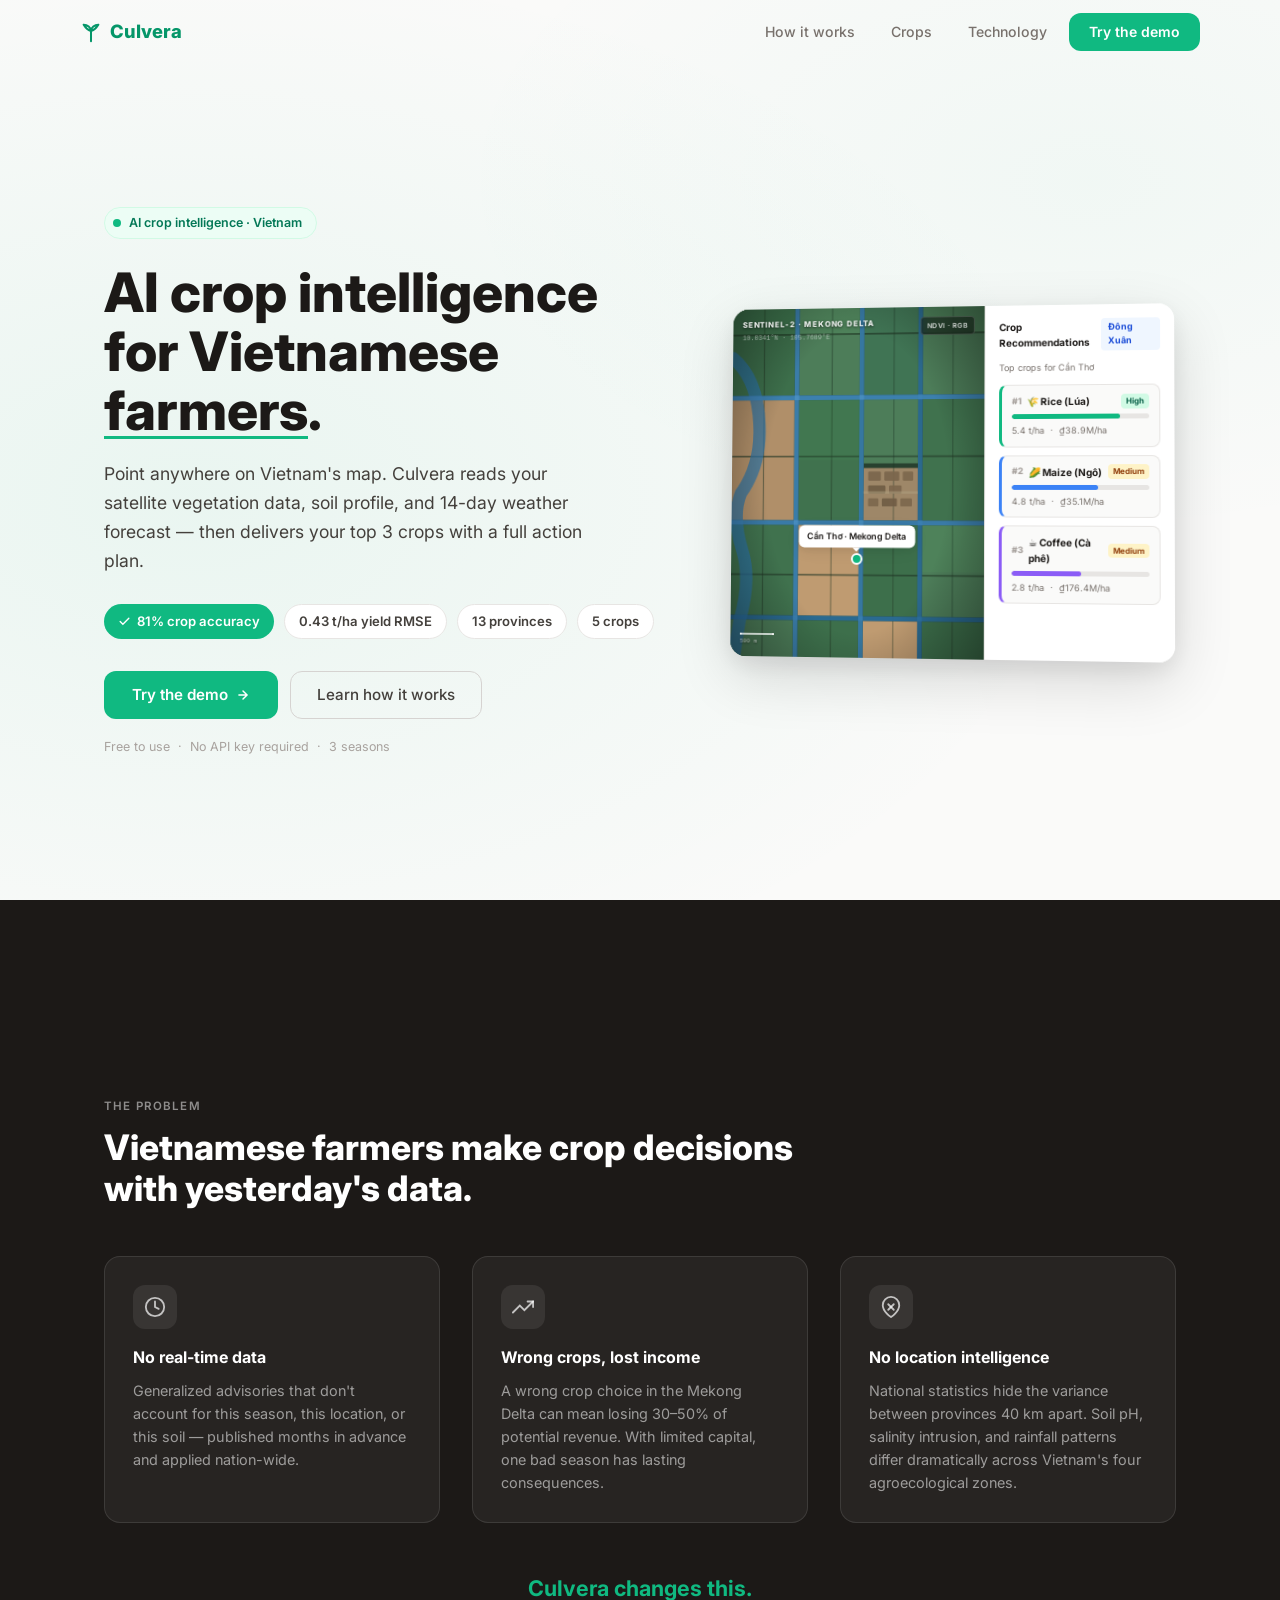
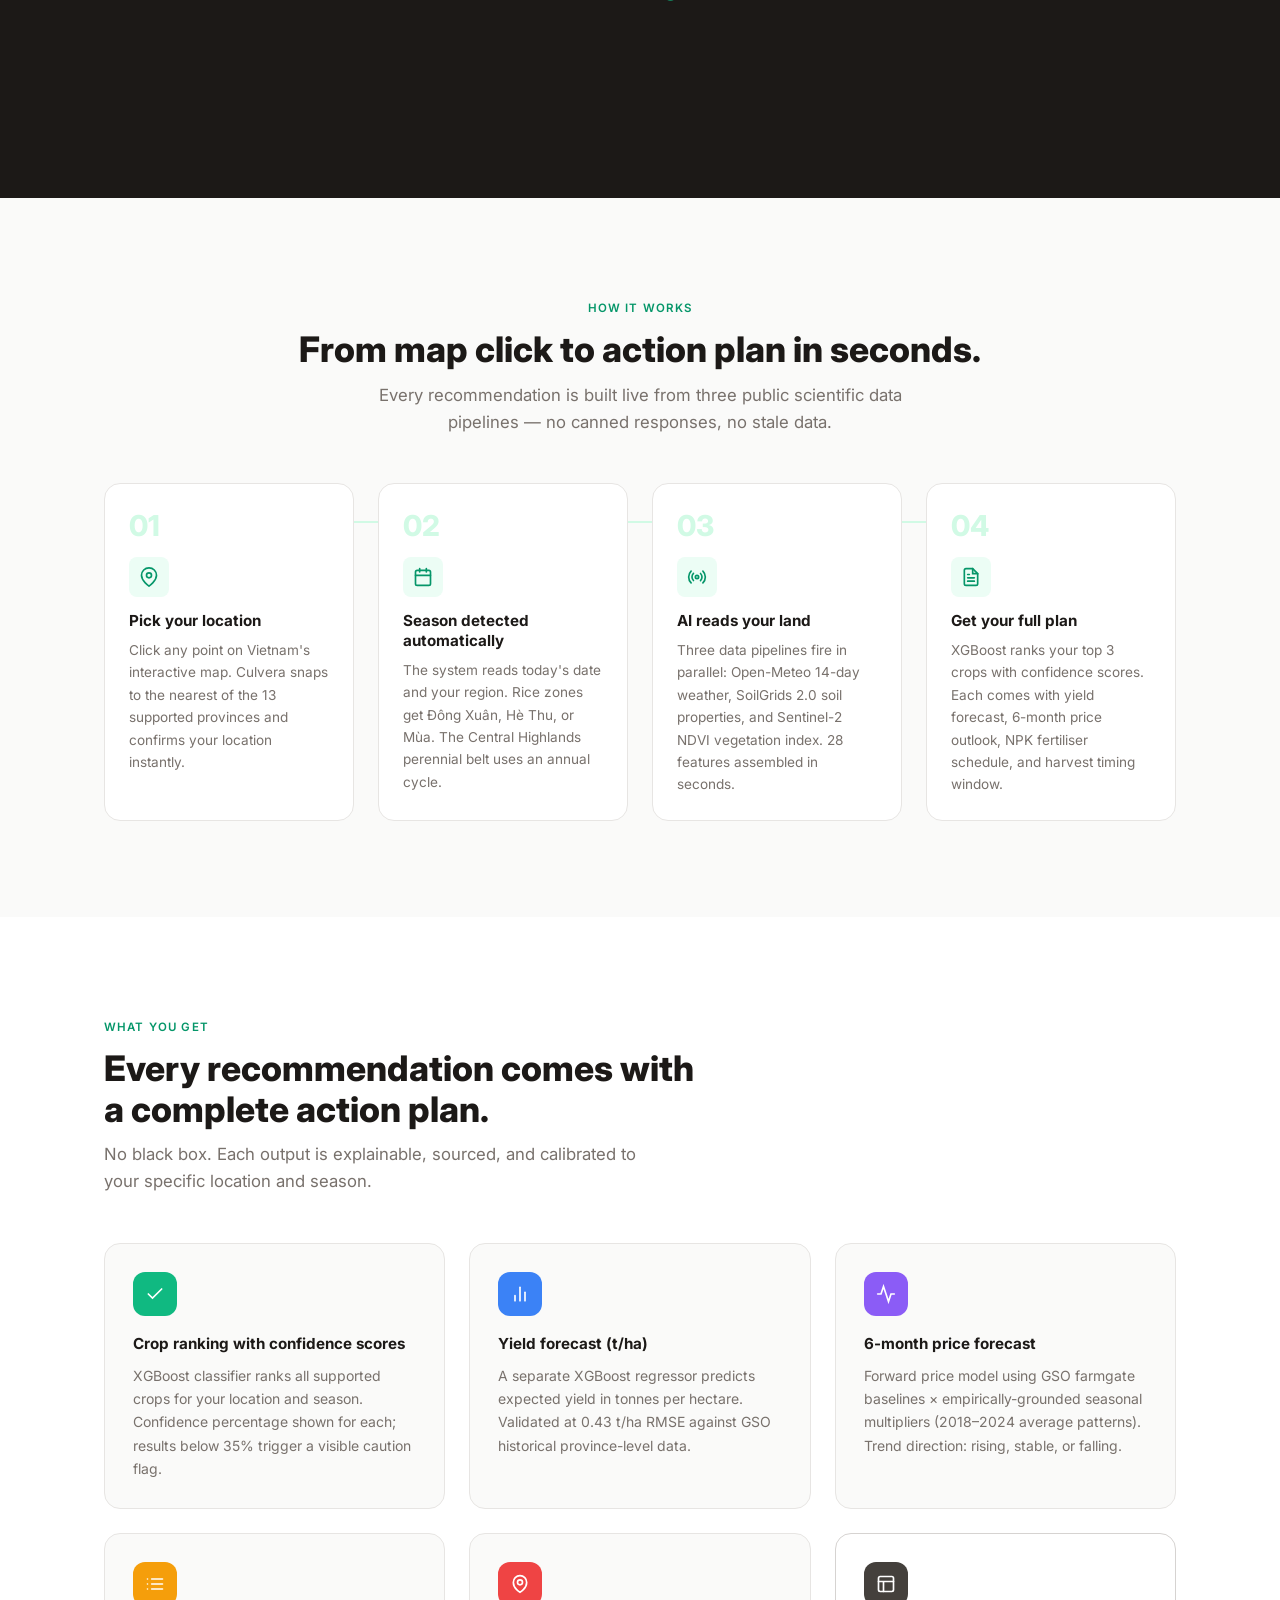
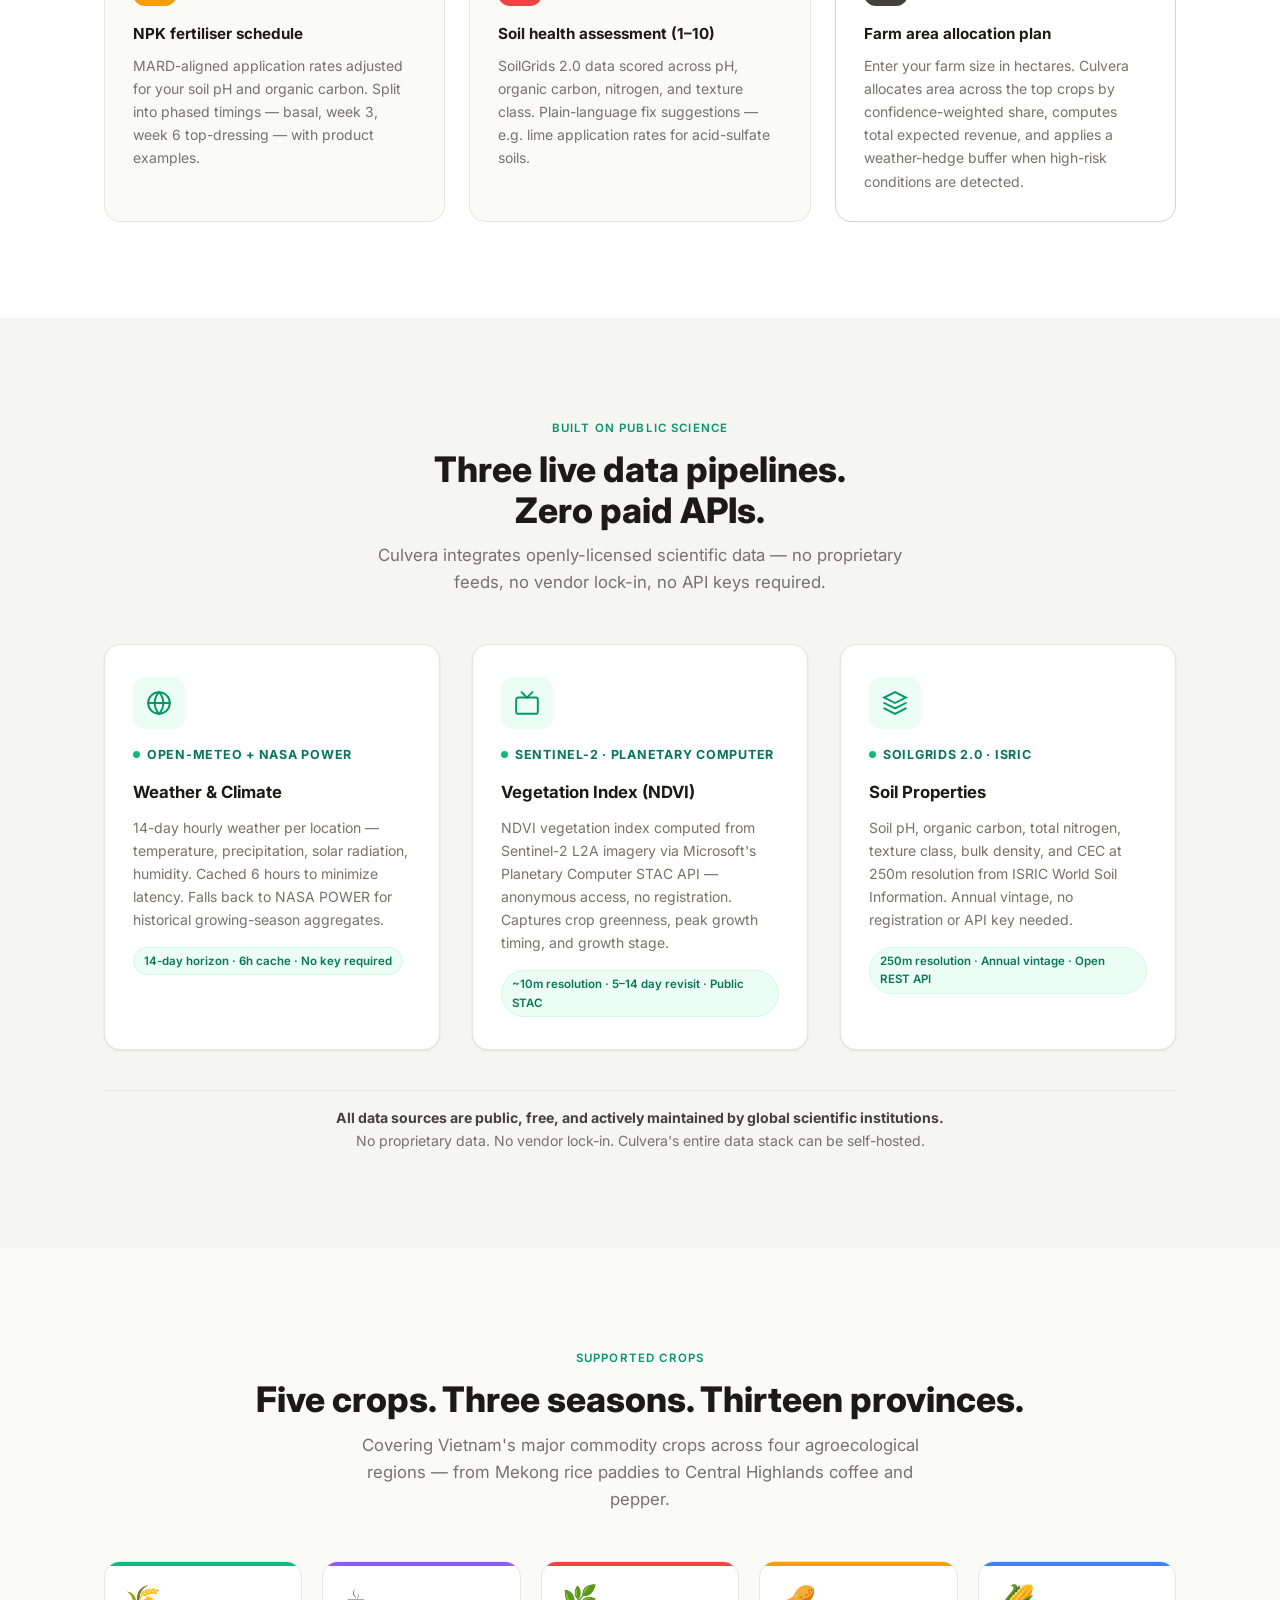
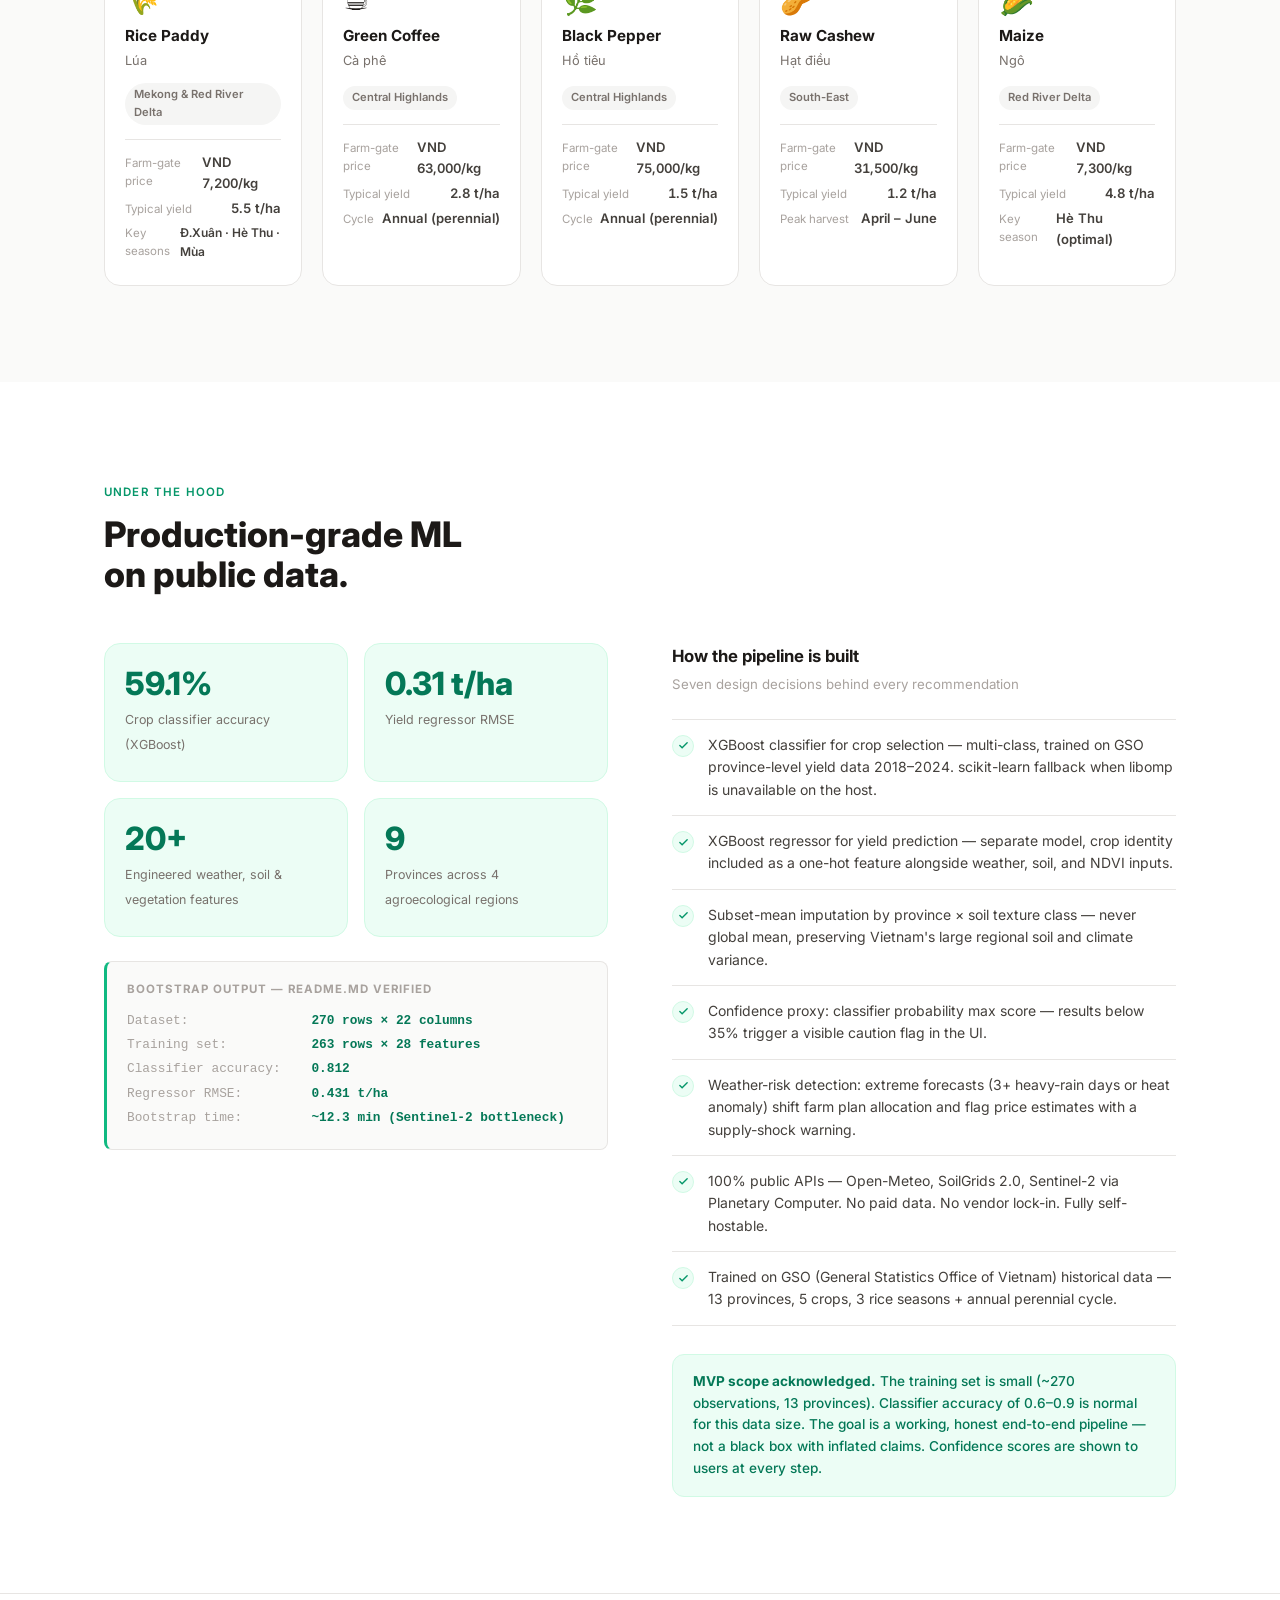
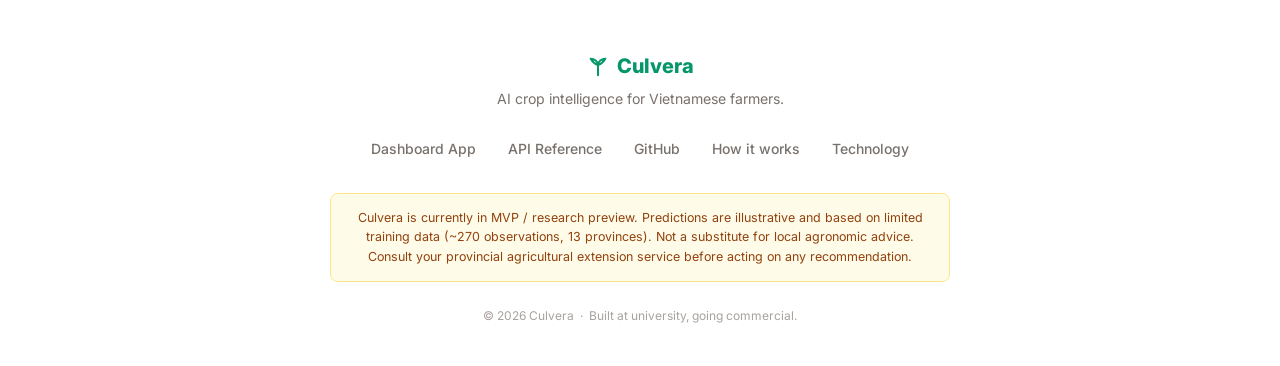
==== index.html @ 3f16982c "Initial Culvera marketing website Co-Authored-By: Claude Sonnet 4.6 <noreply@anthropic.com>" ====
<!DOCTYPE html>
<html lang="en">
<head>
  <meta charset="UTF-8">
  <meta name="viewport" content="width=device-width, initial-scale=1.0">
  <title>Culvera — AI Crop Intelligence for Vietnamese Farmers</title>
  <meta name="description" content="Point anywhere on Vietnam's map. Culvera reads satellite vegetation data, soil properties, and weather forecasts — then delivers your top 3 crops with a full action plan.">
  <link rel="preconnect" href="https://fonts.googleapis.com">
  <link rel="preconnect" href="https://fonts.gstatic.com" crossorigin>
  <link href="https://fonts.googleapis.com/css2?family=Inter:ital,wght@0,300;0,400;0,500;0,600;0,700;0,800;1,400&display=swap" rel="stylesheet">
  <style>
    /* ── Custom Properties ─────────────────────────────────────── */
    :root {
      --c-emerald:        #10b981;
      --c-emerald-dark:   #059669;
      --c-emerald-darker: #047857;
      --c-emerald-light:  #d1fae5;
      --c-emerald-faint:  #ecfdf5;
      --c-bg:             #fafaf9;
      --c-surface:        #ffffff;
      --c-border:         #e7e5e3;
      --c-border-2:       #d6d3d1;
      --c-text:           #1c1917;
      --c-text-2:         #44403c;
      --c-text-3:         #78716c;
      --c-text-4:         #a8a29e;
      --c-stone-100:      #f5f5f4;
      --c-stone-200:      #e7e5e3;
      --c-rice:           #10b981;
      --c-coffee:         #8b5cf6;
      --c-cashew:         #f59e0b;
      --c-pepper:         #ef4444;
      --c-maize:          #3b82f6;
      --font:             'Inter', system-ui, -apple-system, sans-serif;
      --radius-sm:        8px;
      --radius-md:        12px;
      --radius-lg:        16px;
      --radius-xl:        24px;
      --shadow-sm:        0 1px 3px rgba(0,0,0,.06), 0 1px 2px rgba(0,0,0,.04);
      --shadow-md:        0 4px 16px rgba(0,0,0,.07), 0 2px 6px rgba(0,0,0,.05);
      --shadow-lg:        0 8px 32px rgba(0,0,0,.09), 0 4px 12px rgba(0,0,0,.06);
      --shadow-hero:      0 20px 60px rgba(0,0,0,.14), 0 8px 24px rgba(0,0,0,.08);
      --section-py:       96px;
      --max-w:            1120px;
    }

    /* ── Reset ─────────────────────────────────────────────────── */
    *, *::before, *::after { box-sizing: border-box; margin: 0; padding: 0; }
    html { scroll-behavior: smooth; font-size: 16px; }
    body {
      font-family: var(--font);
      background: var(--c-bg);
      color: var(--c-text);
      line-height: 1.6;
      -webkit-font-smoothing: antialiased;
      -moz-osx-font-smoothing: grayscale;
      overflow-x: hidden;
    }
    a { color: inherit; text-decoration: none; }
    img, svg { display: block; }
    button { font-family: var(--font); }

    /* ── Utilities ─────────────────────────────────────────────── */
    .container {
      max-width: var(--max-w);
      margin-inline: auto;
      padding-inline: 24px;
    }
    .section { padding-block: var(--section-py); }
    section { scroll-margin-top: 64px; }

    .card {
      background: var(--c-surface);
      border: 1px solid var(--c-border);
      border-radius: var(--radius-lg);
      box-shadow: var(--shadow-sm);
    }

    .label {
      display: inline-block;
      font-size: 0.72rem;
      font-weight: 600;
      letter-spacing: 0.1em;
      text-transform: uppercase;
      color: var(--c-emerald-dark);
      margin-bottom: 12px;
    }

    .section-heading { margin-bottom: 48px; }
    .section-heading h2 {
      font-size: clamp(1.6rem, 3vw, 2.2rem);
      font-weight: 800;
      line-height: 1.15;
      color: var(--c-text);
    }
    .section-heading p {
      margin-top: 12px;
      font-size: 1.05rem;
      color: var(--c-text-3);
      max-width: 560px;
    }
    .section-heading.center { text-align: center; }
    .section-heading.center p { margin-inline: auto; }

    /* Buttons */
    .btn-primary {
      display: inline-flex;
      align-items: center;
      gap: 8px;
      background: var(--c-emerald);
      color: #fff;
      border: none;
      padding: 12px 28px;
      border-radius: var(--radius-md);
      font-family: var(--font);
      font-weight: 600;
      font-size: 0.95rem;
      cursor: pointer;
      text-decoration: none;
      transition: background .2s, transform .15s, box-shadow .2s;
    }
    .btn-primary:hover {
      background: var(--c-emerald-dark);
      transform: translateY(-1px);
      box-shadow: 0 4px 20px rgba(16,185,129,.32);
    }
    .btn-primary:active { transform: translateY(0); }

    .btn-outline {
      display: inline-flex;
      align-items: center;
      gap: 8px;
      background: transparent;
      color: var(--c-text-2);
      border: 1.5px solid var(--c-border-2);
      padding: 11px 26px;
      border-radius: var(--radius-md);
      font-family: var(--font);
      font-weight: 500;
      font-size: 0.95rem;
      cursor: pointer;
      text-decoration: none;
      transition: border-color .2s, color .2s, background .2s;
    }
    .btn-outline:hover {
      border-color: var(--c-emerald);
      color: var(--c-emerald-dark);
      background: var(--c-emerald-faint);
    }

    /* Scroll fade-in */
    .fade-in {
      opacity: 0;
      transform: translateY(24px);
      transition: opacity .65s ease, transform .65s ease;
    }
    .fade-in.visible { opacity: 1; transform: none; }

    /* Staggered delays */
    .fade-in:nth-child(2) { transition-delay: .08s; }
    .fade-in:nth-child(3) { transition-delay: .16s; }
    .fade-in:nth-child(4) { transition-delay: .24s; }
    .fade-in:nth-child(5) { transition-delay: .32s; }
    .fade-in:nth-child(6) { transition-delay: .40s; }

    /* ── Keyframes ─────────────────────────────────────────────── */
    @keyframes fadeUp {
      from { opacity: 0; transform: translateY(20px); }
      to   { opacity: 1; transform: none; }
    }
    @keyframes grow-bar {
      from { width: 0 !important; }
    }
    @keyframes pulse-ring {
      0%   { box-shadow: 0 0 0 0 rgba(16,185,129,.55); }
      70%  { box-shadow: 0 0 0 10px rgba(16,185,129,0); }
      100% { box-shadow: 0 0 0 0 rgba(16,185,129,0); }
    }
    @keyframes dot-pulse {
      0%, 100% { opacity: 1; transform: scale(1); }
      50%       { opacity: .45; transform: scale(1.5); }
    }
    @keyframes spin-slow {
      from { transform: rotate(0deg); }
      to   { transform: rotate(360deg); }
    }

    /* ── Nav ───────────────────────────────────────────────────── */
    #nav {
      position: fixed;
      top: 0;
      left: 0;
      right: 0;
      z-index: 100;
      height: 64px;
      display: flex;
      align-items: center;
      padding-inline: 24px;
      transition: background .3s, border-color .3s, box-shadow .3s, backdrop-filter .3s;
    }
    #nav.scrolled {
      background: rgba(250,250,249,.92);
      border-bottom: 1px solid var(--c-border);
      backdrop-filter: blur(12px);
      -webkit-backdrop-filter: blur(12px);
      box-shadow: 0 1px 8px rgba(0,0,0,.04);
    }
    .nav-inner {
      max-width: var(--max-w);
      width: 100%;
      margin-inline: auto;
      display: flex;
      align-items: center;
      justify-content: space-between;
    }
    .nav-logo {
      display: flex;
      align-items: center;
      gap: 8px;
      font-size: 1.15rem;
      font-weight: 800;
      color: var(--c-emerald-dark);
      text-decoration: none;
    }
    .nav-logo svg { flex-shrink: 0; }
    .nav-links {
      display: flex;
      align-items: center;
      gap: 8px;
    }
    .nav-link {
      font-size: 0.88rem;
      font-weight: 500;
      color: var(--c-text-3);
      padding: 6px 14px;
      border-radius: 8px;
      text-decoration: none;
      transition: color .2s, background .2s;
    }
    .nav-link:hover {
      color: var(--c-text);
      background: var(--c-stone-100);
    }
    .nav-cta { padding: 8px 20px; font-size: 0.875rem; }

    /* ── Hero ──────────────────────────────────────────────────── */
    #hero {
      min-height: 100vh;
      display: flex;
      align-items: center;
      padding-top: 64px;
      position: relative;
      overflow: hidden;
    }
    .hero-bg {
      position: absolute;
      inset: 0;
      background:
        radial-gradient(ellipse 70% 60% at 15% 55%, rgba(16,185,129,.07), transparent),
        radial-gradient(ellipse 50% 40% at 85% 20%, rgba(16,185,129,.04), transparent);
      pointer-events: none;
    }
    .hero-inner {
      position: relative;
      z-index: 1;
      display: grid;
      grid-template-columns: 55fr 45fr;
      gap: 64px;
      align-items: center;
      padding-block: 80px;
    }
    .hero-content { }
    .hero-tag {
      display: inline-flex;
      align-items: center;
      gap: 8px;
      background: var(--c-emerald-faint);
      border: 1px solid var(--c-emerald-light);
      border-radius: 100px;
      padding: 5px 14px 5px 8px;
      font-size: 0.78rem;
      font-weight: 600;
      color: var(--c-emerald-darker);
      margin-bottom: 24px;
      animation: fadeUp .6s ease both;
      animation-delay: 0s;
    }
    .hero-tag-dot {
      width: 8px; height: 8px;
      background: var(--c-emerald);
      border-radius: 50%;
      flex-shrink: 0;
    }
    .hero-h1 {
      font-size: clamp(2.4rem, 4.5vw, 3.4rem);
      font-weight: 800;
      line-height: 1.08;
      color: var(--c-text);
      margin-bottom: 20px;
      animation: fadeUp .6s ease both;
      animation-delay: .1s;
    }
    .hero-h1 em {
      font-style: normal;
      text-decoration: underline;
      text-decoration-color: var(--c-emerald);
      text-underline-offset: 6px;
      text-decoration-thickness: 3px;
    }
    .hero-sub {
      font-size: 1.1rem;
      color: var(--c-text-2);
      line-height: 1.65;
      max-width: 480px;
      margin-bottom: 28px;
      animation: fadeUp .6s ease both;
      animation-delay: .2s;
    }
    .hero-stats {
      display: flex;
      flex-wrap: wrap;
      gap: 10px;
      margin-bottom: 32px;
      animation: fadeUp .6s ease both;
      animation-delay: .28s;
    }
    .hero-stat {
      display: inline-flex;
      align-items: center;
      gap: 6px;
      padding: 6px 14px;
      border-radius: 100px;
      font-size: 0.82rem;
      font-weight: 600;
    }
    .hero-stat.primary {
      background: var(--c-emerald);
      color: #fff;
    }
    .hero-stat.secondary {
      background: var(--c-surface);
      border: 1px solid var(--c-border);
      color: var(--c-text-2);
    }
    .hero-ctas {
      display: flex;
      align-items: center;
      gap: 12px;
      flex-wrap: wrap;
      margin-bottom: 18px;
      animation: fadeUp .6s ease both;
      animation-delay: .36s;
    }
    .hero-fine {
      font-size: 0.78rem;
      color: var(--c-text-4);
      animation: fadeUp .6s ease both;
      animation-delay: .42s;
    }

    /* Hero Mockup */
    .hero-mockup-wrap {
      animation: fadeUp .7s ease both;
      animation-delay: .5s;
    }
    .hero-mockup {
      border-radius: var(--radius-lg);
      overflow: hidden;
      box-shadow: var(--shadow-hero);
      display: flex;
      height: 360px;
      transform: perspective(1200px) rotateY(-6deg) rotateX(2deg) scale(.98);
      transition: transform .5s cubic-bezier(.25,.46,.45,.94);
      will-change: transform;
    }
    .hero-mockup:hover {
      transform: perspective(1200px) rotateY(-1deg) rotateX(0deg) scale(1);
    }

    /* Map panel */
    .mock-map {
      flex: 0 0 58%;
      background: #253d2c;
      position: relative;
      overflow: hidden;
    }
    .mock-sat-bg {
      position: absolute;
      inset: 0;
      width: 100%;
      height: 100%;
    }
    .mock-map-label {
      position: absolute;
      top: 10px;
      left: 10px;
      z-index: 3;
      display: flex;
      flex-direction: column;
      gap: 2px;
    }
    .mock-map-label-title {
      font-size: 8px;
      font-weight: 800;
      color: rgba(255,255,255,.9);
      letter-spacing: .1em;
      text-transform: uppercase;
      text-shadow: 0 1px 3px rgba(0,0,0,.6);
    }
    .mock-map-label-coords {
      font-size: 7px;
      font-weight: 500;
      color: rgba(255,255,255,.5);
      font-family: 'Courier New', monospace;
    }
    .mock-map-scalebar {
      position: absolute;
      bottom: 10px;
      left: 10px;
      z-index: 3;
      display: flex;
      flex-direction: column;
      gap: 2px;
    }
    .mock-map-scalebar-line {
      width: 36px;
      height: 2px;
      background: rgba(255,255,255,.7);
      border-left: 2px solid rgba(255,255,255,.7);
      border-right: 2px solid rgba(255,255,255,.7);
    }
    .mock-map-scalebar-text {
      font-size: 6px;
      color: rgba(255,255,255,.6);
      font-family: 'Courier New', monospace;
      text-shadow: 0 1px 2px rgba(0,0,0,.5);
    }
    .mock-map-badge {
      position: absolute;
      top: 10px;
      right: 10px;
      z-index: 3;
      background: rgba(0,0,0,.45);
      backdrop-filter: blur(4px);
      border: 1px solid rgba(255,255,255,.15);
      border-radius: 4px;
      padding: 3px 6px;
      font-size: 7px;
      font-weight: 700;
      color: rgba(255,255,255,.7);
      letter-spacing: .06em;
      text-transform: uppercase;
    }
    .mock-province-dot {
      position: absolute;
      width: 6px;
      height: 6px;
      background: rgba(255,255,255,.5);
      border-radius: 50%;
      transform: translate(-50%, -50%);
    }
    .mock-province-dot.selected {
      width: 12px;
      height: 12px;
      background: var(--c-emerald);
      border: 2px solid #fff;
      animation: pulse-ring 2s ease-in-out infinite;
      z-index: 2;
    }
    .mock-tooltip {
      position: absolute;
      background: #fff;
      border-radius: 6px;
      padding: 4px 9px;
      font-size: 9px;
      font-weight: 600;
      color: var(--c-text);
      box-shadow: var(--shadow-md);
      white-space: nowrap;
      transform: translate(-50%, -100%);
      margin-top: -6px;
    }
    .mock-tooltip::after {
      content: '';
      position: absolute;
      top: 100%;
      left: 50%;
      transform: translateX(-50%);
      border: 4px solid transparent;
      border-top-color: #fff;
    }

    /* Recommendation panel */
    .mock-panel {
      flex: 1;
      background: #fff;
      padding: 14px;
      border-left: 1px solid var(--c-border);
      display: flex;
      flex-direction: column;
      gap: 8px;
      overflow: hidden;
    }
    .mock-panel-header {
      display: flex;
      align-items: center;
      justify-content: space-between;
      margin-bottom: 2px;
    }
    .mock-panel-title {
      font-size: 10px;
      font-weight: 700;
      color: var(--c-text);
    }
    .mock-season-badge {
      background: #eff6ff;
      color: #1d4ed8;
      font-size: 9px;
      font-weight: 700;
      padding: 2px 7px;
      border-radius: 4px;
    }
    .mock-subtitle {
      font-size: 9px;
      color: var(--c-text-3);
      margin-bottom: 2px;
    }
    .mock-crop-card {
      border: 1px solid var(--c-border);
      border-radius: 8px;
      padding: 8px 10px;
      border-left-width: 3px;
      background: var(--c-bg);
    }
    .mock-crop-row {
      display: flex;
      align-items: center;
      justify-content: space-between;
      margin-bottom: 5px;
    }
    .mock-crop-name {
      font-size: 10px;
      font-weight: 700;
      color: var(--c-text);
      display: flex;
      align-items: center;
      gap: 5px;
    }
    .mock-rank {
      font-size: 9px;
      font-weight: 800;
      color: var(--c-text-4);
    }
    .mock-badge {
      font-size: 8px;
      font-weight: 700;
      padding: 1px 5px;
      border-radius: 4px;
    }
    .mock-badge.high   { background: #d1fae5; color: #065f46; }
    .mock-badge.medium { background: #fef3c7; color: #92400e; }
    .mock-bar-track {
      height: 5px;
      background: var(--c-stone-200);
      border-radius: 3px;
      overflow: hidden;
      margin-bottom: 5px;
    }
    .mock-bar {
      height: 100%;
      border-radius: 3px;
      animation: grow-bar 1.2s cubic-bezier(.25,.46,.45,.94) both;
    }
    .mock-bar:nth-child(1) { animation-delay: .9s; }
    .mock-crop-stats {
      font-size: 9px;
      color: var(--c-text-3);
    }

    /* ── Problem ───────────────────────────────────────────────── */
    #problem {
      background: var(--c-text);
      color: #fff;
      padding-block: var(--section-py);
    }
    #problem .label { color: rgba(255,255,255,.5); }
    #problem .section-heading h2 { color: #fff; }
    .problem-grid {
      display: grid;
      grid-template-columns: repeat(3, 1fr);
      gap: 32px;
      margin-bottom: 48px;
    }
    .problem-card {
      background: rgba(255,255,255,.05);
      border: 1px solid rgba(255,255,255,.1);
      border-radius: var(--radius-lg);
      padding: 28px;
    }
    .problem-icon {
      width: 44px;
      height: 44px;
      background: rgba(255,255,255,.08);
      border-radius: var(--radius-md);
      display: flex;
      align-items: center;
      justify-content: center;
      margin-bottom: 16px;
      color: rgba(255,255,255,.7);
    }
    .problem-card h3 {
      font-size: 1rem;
      font-weight: 700;
      color: #fff;
      margin-bottom: 8px;
    }
    .problem-card p {
      font-size: 0.9rem;
      color: rgba(255,255,255,.55);
      line-height: 1.6;
    }
    .problem-closing {
      text-align: center;
      font-size: 1.35rem;
      font-weight: 700;
      color: var(--c-emerald);
    }

    /* ── How it works ──────────────────────────────────────────── */
    #how-it-works { background: var(--c-bg); }
    .steps-wrapper { position: relative; }
    .steps-wrapper::before {
      content: '';
      position: absolute;
      top: 38px;
      left: calc(12.5% + 16px);
      right: calc(12.5% + 16px);
      height: 2px;
      background: linear-gradient(90deg, transparent, var(--c-emerald-light) 8%, var(--c-emerald-light) 92%, transparent);
      z-index: 0;
    }
    .steps-grid {
      position: relative;
      z-index: 1;
      display: grid;
      grid-template-columns: repeat(4, 1fr);
      gap: 24px;
    }
    .step-card {
      background: var(--c-surface);
      border: 1px solid var(--c-border);
      border-radius: var(--radius-lg);
      padding: 28px 24px 24px;
      transition: box-shadow .25s, transform .25s;
    }
    .step-card:hover {
      box-shadow: var(--shadow-md);
      transform: translateY(-2px);
    }
    .step-num {
      font-size: 1.8rem;
      font-weight: 800;
      color: var(--c-emerald-light);
      line-height: 1;
      margin-bottom: 16px;
    }
    .step-icon {
      width: 40px;
      height: 40px;
      background: var(--c-emerald-faint);
      border-radius: var(--radius-sm);
      display: flex;
      align-items: center;
      justify-content: center;
      margin-bottom: 14px;
      color: var(--c-emerald-dark);
    }
    .step-card h3 {
      font-size: 0.95rem;
      font-weight: 700;
      color: var(--c-text);
      margin-bottom: 8px;
      line-height: 1.3;
    }
    .step-card p {
      font-size: 0.85rem;
      color: var(--c-text-3);
      line-height: 1.65;
    }

    /* ── Features ──────────────────────────────────────────────── */
    #features { background: var(--c-surface); }
    .features-grid {
      display: grid;
      grid-template-columns: repeat(3, 1fr);
      gap: 24px;
    }
    .feature-card {
      border: 1px solid var(--c-border);
      border-radius: var(--radius-lg);
      padding: 28px;
      background: var(--c-bg);
      transition: box-shadow .25s, transform .25s, border-color .25s;
    }
    .feature-card:hover {
      box-shadow: var(--shadow-md);
      transform: translateY(-2px);
      border-color: var(--c-border-2);
    }
    .feature-card.premium {
      background: var(--c-surface);
      border-color: var(--c-border-2);
    }
    .feature-icon {
      width: 44px;
      height: 44px;
      border-radius: var(--radius-md);
      display: flex;
      align-items: center;
      justify-content: center;
      margin-bottom: 16px;
      color: #fff;
    }
    .feature-card h3 {
      font-size: 0.95rem;
      font-weight: 700;
      color: var(--c-text);
      margin-bottom: 8px;
    }
    .feature-card p {
      font-size: 0.875rem;
      color: var(--c-text-3);
      line-height: 1.65;
    }

    /* ── Data Sources ──────────────────────────────────────────── */
    #data-sources { background: var(--c-stone-100); }
    .sources-grid {
      display: grid;
      grid-template-columns: repeat(3, 1fr);
      gap: 32px;
      margin-bottom: 40px;
    }
    .source-pillar {
      background: var(--c-surface);
      border: 1px solid var(--c-border);
      border-radius: var(--radius-lg);
      padding: 32px 28px;
      box-shadow: var(--shadow-sm);
    }
    .source-icon {
      width: 52px;
      height: 52px;
      background: var(--c-emerald-faint);
      border-radius: var(--radius-md);
      display: flex;
      align-items: center;
      justify-content: center;
      margin-bottom: 16px;
      color: var(--c-emerald-dark);
    }
    .source-live {
      display: flex;
      align-items: center;
      gap: 7px;
      margin-bottom: 14px;
    }
    .live-dot {
      width: 7px;
      height: 7px;
      background: var(--c-emerald);
      border-radius: 50%;
      animation: dot-pulse 2.4s ease-in-out infinite;
      flex-shrink: 0;
    }
    .live-dot.d2 { animation-delay: .8s; }
    .live-dot.d3 { animation-delay: 1.6s; }
    .source-name {
      font-size: 0.78rem;
      font-weight: 700;
      color: var(--c-emerald-darker);
      text-transform: uppercase;
      letter-spacing: .06em;
    }
    .source-pillar h3 {
      font-size: 1.05rem;
      font-weight: 700;
      color: var(--c-text);
      margin-bottom: 10px;
    }
    .source-pillar p {
      font-size: 0.875rem;
      color: var(--c-text-3);
      line-height: 1.65;
      margin-bottom: 16px;
    }
    .source-badge {
      display: inline-block;
      background: var(--c-emerald-faint);
      border: 1px solid var(--c-emerald-light);
      color: var(--c-emerald-darker);
      font-size: 0.72rem;
      font-weight: 600;
      padding: 4px 10px;
      border-radius: 100px;
    }
    .sources-note {
      text-align: center;
      font-size: 0.88rem;
      color: var(--c-text-3);
      padding-top: 16px;
      border-top: 1px solid var(--c-border);
    }
    .sources-note strong { color: var(--c-text-2); }

    /* ── Crops ─────────────────────────────────────────────────── */
    #crops { background: var(--c-bg); }
    .crops-grid {
      display: grid;
      grid-template-columns: repeat(5, 1fr);
      gap: 20px;
    }
    .crop-card {
      background: var(--c-surface);
      border: 1px solid var(--c-border);
      border-radius: var(--radius-lg);
      overflow: hidden;
      transition: box-shadow .25s, transform .25s;
    }
    .crop-card:hover {
      box-shadow: var(--shadow-md);
      transform: translateY(-3px);
    }
    .crop-strip { height: 4px; }
    .crop-body { padding: 20px; }
    .crop-emoji { font-size: 1.8rem; margin-bottom: 10px; line-height: 1; }
    .crop-name {
      font-size: 0.95rem;
      font-weight: 700;
      color: var(--c-text);
      margin-bottom: 2px;
    }
    .crop-vi {
      font-size: 0.8rem;
      color: var(--c-text-3);
      margin-bottom: 12px;
    }
    .crop-region {
      display: inline-block;
      font-size: 0.7rem;
      font-weight: 600;
      padding: 3px 9px;
      border-radius: 100px;
      background: var(--c-stone-100);
      color: var(--c-text-3);
      margin-bottom: 14px;
    }
    .crop-meta { border-top: 1px solid var(--c-border); padding-top: 12px; }
    .crop-meta-row {
      display: flex;
      justify-content: space-between;
      align-items: baseline;
      margin-bottom: 4px;
    }
    .crop-meta-label { font-size: 0.72rem; color: var(--c-text-4); }
    .crop-meta-value { font-size: 0.82rem; font-weight: 600; color: var(--c-text-2); font-variant-numeric: tabular-nums; }

    /* ── Technology ────────────────────────────────────────────── */
    #technology { background: var(--c-surface); }
    .tech-grid {
      display: grid;
      grid-template-columns: 1fr 1fr;
      gap: 64px;
      align-items: start;
    }
    .stats-2x2 {
      display: grid;
      grid-template-columns: 1fr 1fr;
      gap: 16px;
      margin-bottom: 24px;
    }
    .stat-box {
      background: var(--c-emerald-faint);
      border: 1px solid var(--c-emerald-light);
      border-radius: var(--radius-lg);
      padding: 24px 20px;
    }
    .stat-num {
      display: block;
      font-size: 2rem;
      font-weight: 800;
      color: var(--c-emerald-darker);
      line-height: 1;
      margin-bottom: 6px;
    }
    .stat-label {
      font-size: 0.78rem;
      color: var(--c-text-3);
      line-height: 1.4;
    }
    .metrics-callout {
      background: var(--c-bg);
      border: 1px solid var(--c-border);
      border-left: 3px solid var(--c-emerald);
      border-radius: var(--radius-sm);
      padding: 18px 20px;
    }
    .metrics-title {
      font-size: 0.72rem;
      font-weight: 700;
      text-transform: uppercase;
      letter-spacing: .08em;
      color: var(--c-text-4);
      margin-bottom: 10px;
    }
    .metrics-table {
      width: 100%;
      border-collapse: collapse;
      font-family: 'Courier New', Courier, monospace;
      font-size: 0.8rem;
      color: var(--c-text-2);
    }
    .metrics-table td { padding: 2px 0; }
    .metrics-table td:first-child {
      color: var(--c-text-4);
      padding-right: 16px;
      white-space: nowrap;
    }
    .metrics-table td:last-child { font-weight: 600; color: var(--c-emerald-darker); }

    /* Tech checklist */
    .tech-checklist h3 {
      font-size: 1.05rem;
      font-weight: 700;
      color: var(--c-text);
      margin-bottom: 4px;
    }
    .tech-checklist-sub {
      font-size: 0.83rem;
      color: var(--c-text-4);
      margin-bottom: 24px;
    }
    .tech-list {
      list-style: none;
      display: flex;
      flex-direction: column;
      margin-bottom: 28px;
      border-top: 1px solid var(--c-border);
    }
    .tech-list li {
      display: flex;
      align-items: flex-start;
      gap: 14px;
      padding: 14px 0;
      font-size: 0.875rem;
      color: var(--c-text-2);
      line-height: 1.6;
      border-bottom: 1px solid var(--c-border);
    }
    .tech-check {
      flex-shrink: 0;
      width: 22px;
      height: 22px;
      background: var(--c-emerald-faint);
      border: 1.5px solid var(--c-emerald-light);
      border-radius: 50%;
      display: flex;
      align-items: center;
      justify-content: center;
      margin-top: 1px;
    }
    .tech-check svg {
      display: block;
    }

    /* ── Footer ────────────────────────────────────────────────── */
    footer {
      background: var(--c-surface);
      border-top: 1px solid var(--c-border);
      padding: 56px 24px 40px;
      text-align: center;
    }
    .footer-logo {
      display: inline-flex;
      align-items: center;
      gap: 8px;
      font-size: 1.25rem;
      font-weight: 800;
      color: var(--c-emerald-dark);
      margin-bottom: 6px;
    }
    .footer-tagline {
      font-size: 0.88rem;
      color: var(--c-text-3);
      margin-bottom: 28px;
    }
    .footer-links {
      display: flex;
      justify-content: center;
      align-items: center;
      gap: 32px;
      flex-wrap: wrap;
      margin-bottom: 32px;
    }
    .footer-link {
      font-size: 0.875rem;
      font-weight: 500;
      color: var(--c-text-3);
      text-decoration: none;
      transition: color .2s;
    }
    .footer-link:hover { color: var(--c-emerald-dark); }
    .footer-disclaimer {
      display: inline-block;
      max-width: 620px;
      background: #fefce8;
      border: 1px solid #fde68a;
      border-radius: var(--radius-sm);
      padding: 14px 20px;
      font-size: 0.78rem;
      color: #92400e;
      line-height: 1.6;
      margin-bottom: 24px;
    }
    .footer-copy {
      font-size: 0.75rem;
      color: var(--c-text-4);
    }

    /* ── Responsive ────────────────────────────────────────────── */
    @media (max-width: 1024px) {
      :root { --section-py: 72px; }
      .hero-inner { gap: 40px; grid-template-columns: 1fr 1fr; }
      .steps-grid { grid-template-columns: repeat(2, 1fr); }
      .steps-wrapper::before { display: none; }
      .tech-grid { gap: 40px; }
      .crops-grid { grid-template-columns: repeat(3, 1fr); }
    }

    @media (max-width: 768px) {
      :root { --section-py: 56px; }
      #nav { padding-inline: 16px; }
      .nav-links .nav-link:not(:last-child) { display: none; }
      .container { padding-inline: 16px; }
      .hero-inner {
        grid-template-columns: 1fr;
        padding-block: 56px 48px;
        gap: 0;
      }
      .hero-mockup-wrap { display: none; }
      .hero-h1 { font-size: 2.2rem; }
      .problem-grid { grid-template-columns: 1fr; gap: 16px; }
      .steps-grid { grid-template-columns: 1fr; }
      .features-grid { grid-template-columns: 1fr 1fr; }
      .sources-grid { grid-template-columns: 1fr; gap: 20px; }
      .crops-grid {
        grid-template-columns: repeat(5, 220px);
        overflow-x: auto;
        -webkit-overflow-scrolling: touch;
        scroll-snap-type: x mandatory;
        padding-bottom: 12px;
        scrollbar-width: none;
      }
      .crops-grid::-webkit-scrollbar { display: none; }
      .crop-card { scroll-snap-align: start; }
      .tech-grid { grid-template-columns: 1fr; gap: 40px; }
      .stats-2x2 { grid-template-columns: 1fr 1fr; }
      .section-heading h2 { font-size: 1.5rem; }
    }

    @media (max-width: 520px) {
      .features-grid { grid-template-columns: 1fr; }
      .hero-stats { gap: 8px; }
      .footer-links { gap: 16px; }
    }
  </style>
</head>
<body>

<!-- ═══════════════════════════════════════ NAV ══════════════════════════════════════ -->
<nav id="nav">
  <div class="nav-inner">
    <a href="#" class="nav-logo">
      <svg width="22" height="22" viewBox="0 0 24 24" fill="none" stroke="currentColor" stroke-width="2.2" stroke-linecap="round" stroke-linejoin="round" aria-hidden="true">
        <path d="M12 22V11"/>
        <path d="M12 11C12 11 7 9 4 4c4 0 8 3 8 7"/>
        <path d="M12 11c0 0 5-2 8-7-4 0-8 3-8 7"/>
      </svg>
      Culvera
    </a>
    <div class="nav-links">
      <a href="#how-it-works" class="nav-link">How it works</a>
      <a href="#crops" class="nav-link">Crops</a>
      <a href="#technology" class="nav-link">Technology</a>
      <a href="#" class="btn-primary nav-cta">Try the demo</a>
    </div>
  </div>
</nav>

<!-- ═══════════════════════════════════════ HERO ══════════════════════════════════════ -->
<section id="hero">
  <div class="hero-bg" aria-hidden="true"></div>
  <div class="container">
    <div class="hero-inner">

      <!-- Left: copy -->
      <div class="hero-content">
        <div class="hero-tag">
          <span class="hero-tag-dot"></span>
          AI crop intelligence · Vietnam
        </div>
        <h1 class="hero-h1">AI crop intelligence<br>for Vietnamese <em>farmers</em>.</h1>
        <p class="hero-sub">
          Point anywhere on Vietnam's map. Culvera reads your satellite vegetation data,
          soil profile, and 14-day weather forecast — then delivers your top&nbsp;3 crops
          with a full action plan.
        </p>
        <div class="hero-stats">
          <span class="hero-stat primary">
            <svg width="13" height="13" viewBox="0 0 24 24" fill="none" stroke="currentColor" stroke-width="2.5" stroke-linecap="round" aria-hidden="true"><polyline points="20 6 9 17 4 12"/></svg>
            81% crop accuracy
          </span>
          <span class="hero-stat secondary">0.43&nbsp;t/ha yield RMSE</span>
          <span class="hero-stat secondary">13 provinces</span>
          <span class="hero-stat secondary">5 crops</span>
        </div>
        <div class="hero-ctas">
          <a href="#" class="btn-primary">
            Try the demo
            <svg width="14" height="14" viewBox="0 0 24 24" fill="none" stroke="currentColor" stroke-width="2.5" stroke-linecap="round" aria-hidden="true"><path d="M5 12h14M12 5l7 7-7 7"/></svg>
          </a>
          <a href="#how-it-works" class="btn-outline">Learn how it works</a>
        </div>
        <p class="hero-fine">Free to use &nbsp;·&nbsp; No API key required &nbsp;·&nbsp; 3 seasons</p>
      </div>

      <!-- Right: CSS dashboard mockup -->
      <div class="hero-mockup-wrap">
        <div class="hero-mockup" aria-hidden="true">

          <!-- Map panel — satellite farmland view (Mekong Delta) -->
          <div class="mock-map">

            <!-- Satellite farmland scene SVG -->
            <svg class="mock-sat-bg" viewBox="0 0 220 360" preserveAspectRatio="xMidYMid slice" xmlns="http://www.w3.org/2000/svg">
              <defs>
                <radialGradient id="vignette" cx="50%" cy="50%" r="72%">
                  <stop offset="50%" stop-color="transparent"/>
                  <stop offset="100%" stop-color="rgba(0,0,0,.5)"/>
                </radialGradient>
              </defs>

              <!-- Base soil -->
              <rect width="220" height="360" fill="#243c2a"/>

              <!-- ── Rice paddy field blocks ──────────────── -->
              <!-- Col 1 (x 0–55) -->
              <rect x="0"   y="0"   width="55" height="105" fill="#3a6b47"/>
              <rect x="0"   y="109" width="55" height="104" fill="#b08c66"/>
              <rect x="0"   y="217" width="55" height="78"  fill="#3d6e4a"/>
              <rect x="0"   y="299" width="55" height="61"  fill="#4a7a56"/>
              <!-- Col 2 (x 59–112) -->
              <rect x="59"  y="0"   width="53" height="105" fill="#4a7a56"/>
              <rect x="59"  y="109" width="53" height="104" fill="#3d6e4a"/>
              <rect x="59"  y="217" width="53" height="78"  fill="#c0996e"/>
              <rect x="59"  y="299" width="53" height="61"  fill="#3a6b47"/>
              <!-- Col 3 (x 116–163) — village in mid-section -->
              <rect x="116" y="0"   width="47" height="105" fill="#3d7050"/>
              <rect x="116" y="109" width="47" height="55"  fill="#4a7a56"/>
              <rect x="116" y="168" width="47" height="45"  fill="#9e8465"/>
              <rect x="116" y="217" width="47" height="78"  fill="#3a6b47"/>
              <rect x="116" y="299" width="47" height="61"  fill="#c0996e"/>
              <!-- Col 4 (x 167–220) -->
              <rect x="167" y="0"   width="53" height="105" fill="#4a7a56"/>
              <rect x="167" y="109" width="53" height="104" fill="#3d6e4a"/>
              <rect x="167" y="217" width="53" height="78"  fill="#4a7a56"/>
              <rect x="167" y="299" width="53" height="61"  fill="#3a6b47"/>

              <!-- ── Sub-field dike/boundary lines ─────────── -->
              <line x1="0" y1="52"  x2="220" y2="52"  stroke="#1c3020" stroke-width="1.5" opacity=".7"/>
              <line x1="0" y1="158" x2="220" y2="158" stroke="#1c3020" stroke-width="1.5" opacity=".6"/>
              <line x1="0" y1="260" x2="220" y2="260" stroke="#1c3020" stroke-width="1.5" opacity=".6"/>
              <line x1="28"  y1="0" x2="28"  y2="360" stroke="#1c3020" stroke-width="1"   opacity=".5"/>
              <line x1="88"  y1="0" x2="88"  y2="360" stroke="#1c3020" stroke-width="1"   opacity=".45"/>
              <line x1="142" y1="0" x2="142" y2="360" stroke="#1c3020" stroke-width="1"   opacity=".4"/>
              <line x1="193" y1="0" x2="193" y2="360" stroke="#1c3020" stroke-width="1"   opacity=".4"/>

              <!-- ── Water canals — horizontal ─────────────── -->
              <rect x="0" y="105" width="220" height="4"  fill="#2870a5" opacity=".92"/>
              <rect x="0" y="213" width="220" height="4"  fill="#2870a5" opacity=".88"/>
              <rect x="0" y="295" width="220" height="4"  fill="#2870a5" opacity=".82"/>

              <!-- ── Water canals — vertical ─────────────────── -->
              <rect x="55"  y="0" width="4" height="360" fill="#2870a5" opacity=".9"/>
              <rect x="112" y="0" width="4" height="360" fill="#2870a5" opacity=".85"/>
              <rect x="163" y="0" width="4" height="360" fill="#2870a5" opacity=".8"/>

              <!-- ── Winding river / main canal branch ──────── -->
              <path d="M 0 72 Q 22 90 24 130 Q 26 165 8 190 Q 0 210 10 240 Q 18 265 8 300 Q 3 330 0 360"
                    stroke="#2870a5" stroke-width="11" fill="none" stroke-linecap="round" opacity=".7"/>

              <!-- ── Shallow water sheen on canals ──────────── -->
              <rect x="0" y="105" width="220" height="4"  fill="rgba(140,200,255,.18)"/>
              <rect x="0" y="213" width="220" height="4"  fill="rgba(140,200,255,.15)"/>
              <rect x="55" y="0"  width="4"  height="360" fill="rgba(140,200,255,.15)"/>
              <rect x="112" y="0" width="4"  height="360" fill="rgba(140,200,255,.12)"/>

              <!-- ── Village/settlement detail ───────────────── -->
              <rect x="120" y="171" width="11" height="8"  rx="1" fill="#7a6248" opacity=".92"/>
              <rect x="134" y="171" width="13" height="8"  rx="1" fill="#7a6248" opacity=".92"/>
              <rect x="150" y="171" width="9"  height="8"  rx="1" fill="#7a6248" opacity=".88"/>
              <rect x="120" y="183" width="15" height="7"  rx="1" fill="#6e5840" opacity=".9"/>
              <rect x="138" y="183" width="11" height="7"  rx="1" fill="#7a6248" opacity=".9"/>
              <rect x="120" y="194" width="9"  height="7"  rx="1" fill="#7a6248" opacity=".88"/>
              <rect x="132" y="194" width="13" height="7"  rx="1" fill="#6e5840" opacity=".9"/>
              <rect x="148" y="194" width="10" height="7"  rx="1" fill="#7a6248" opacity=".88"/>
              <line x1="116" y1="189" x2="163" y2="189" stroke="#b0a080" stroke-width="2" opacity=".5"/>

              <!-- ── NDVI tint overlay (growing fields glow slightly) ── -->
              <rect x="0"   y="0"   width="55"  height="52"  fill="rgba(80,200,100,.07)"/>
              <rect x="59"  y="0"   width="53"  height="52"  fill="rgba(80,200,100,.06)"/>
              <rect x="59"  y="109" width="53"  height="52"  fill="rgba(80,200,100,.07)"/>
              <rect x="167" y="0"   width="53"  height="52"  fill="rgba(80,200,100,.06)"/>
              <rect x="167" y="217" width="53"  height="40"  fill="rgba(80,200,100,.06)"/>

              <!-- ── Atmosphere / haze ───────────────────────── -->
              <rect width="220" height="360" fill="rgba(160,220,180,.03)"/>

              <!-- ── Vignette for depth ──────────────────────── -->
              <rect width="220" height="360" fill="url(#vignette)"/>
            </svg>

            <!-- Overlay UI elements -->
            <div class="mock-map-label">
              <span class="mock-map-label-title">Sentinel-2 · Mekong Delta</span>
              <span class="mock-map-label-coords">10.0341°N · 105.7689°E</span>
            </div>
            <div class="mock-map-badge">NDVI · RGB</div>
            <div class="mock-map-scalebar">
              <div class="mock-map-scalebar-line"></div>
              <span class="mock-map-scalebar-text">500 m</span>
            </div>

            <!-- Selected location pin -->
            <div class="mock-province-dot selected" style="left:50%;top:72%;z-index:5"></div>
            <div class="mock-tooltip" style="left:50%;top:calc(72% - 6px);z-index:6">
              Cần Thơ · Mekong Delta
            </div>
          </div>

          <!-- Recommendation panel -->
          <div class="mock-panel">
            <div class="mock-panel-header">
              <span class="mock-panel-title">Crop Recommendations</span>
              <span class="mock-season-badge">Đông Xuân</span>
            </div>
            <div class="mock-subtitle">Top crops for Cần Thơ</div>

            <!-- Card 1: Rice -->
            <div class="mock-crop-card" style="border-left-color: var(--c-rice);">
              <div class="mock-crop-row">
                <div class="mock-crop-name">
                  <span class="mock-rank">#1</span> 🌾 Rice (Lúa)
                </div>
                <span class="mock-badge high">High</span>
              </div>
              <div class="mock-bar-track">
                <div class="mock-bar" style="width:79%;background:var(--c-rice);animation-delay:.9s"></div>
              </div>
              <div class="mock-crop-stats">5.4 t/ha &nbsp;·&nbsp; ₫38.9M/ha</div>
            </div>

            <!-- Card 2: Maize -->
            <div class="mock-crop-card" style="border-left-color: var(--c-maize);">
              <div class="mock-crop-row">
                <div class="mock-crop-name">
                  <span class="mock-rank">#2</span> 🌽 Maize (Ngô)
                </div>
                <span class="mock-badge medium">Medium</span>
              </div>
              <div class="mock-bar-track">
                <div class="mock-bar" style="width:63%;background:var(--c-maize);animation-delay:1.1s"></div>
              </div>
              <div class="mock-crop-stats">4.8 t/ha &nbsp;·&nbsp; ₫35.1M/ha</div>
            </div>

            <!-- Card 3: Coffee -->
            <div class="mock-crop-card" style="border-left-color: var(--c-coffee);">
              <div class="mock-crop-row">
                <div class="mock-crop-name">
                  <span class="mock-rank">#3</span> ☕ Coffee (Cà phê)
                </div>
                <span class="mock-badge medium">Medium</span>
              </div>
              <div class="mock-bar-track">
                <div class="mock-bar" style="width:51%;background:var(--c-coffee);animation-delay:1.3s"></div>
              </div>
              <div class="mock-crop-stats">2.8 t/ha &nbsp;·&nbsp; ₫176.4M/ha</div>
            </div>

          </div><!-- /.mock-panel -->
        </div><!-- /.hero-mockup -->
      </div><!-- /.hero-mockup-wrap -->

    </div>
  </div>
</section>

<!-- ════════════════════════════════════ PROBLEM ═════════════════════════════════════ -->
<section id="problem">
  <div class="container section">
    <div class="section-heading">
      <span class="label">The problem</span>
      <h2>Vietnamese farmers make crop decisions<br>with yesterday's data.</h2>
    </div>

    <div class="problem-grid">

      <div class="problem-card fade-in">
        <div class="problem-icon">
          <svg width="22" height="22" viewBox="0 0 24 24" fill="none" stroke="currentColor" stroke-width="2" stroke-linecap="round" aria-hidden="true">
            <circle cx="12" cy="12" r="10"/>
            <polyline points="12 6 12 12 16 14"/>
          </svg>
        </div>
        <h3>No real-time data</h3>
        <p>Generalized advisories that don't account for this season, this location, or this soil — published months in advance and applied nation-wide.</p>
      </div>

      <div class="problem-card fade-in">
        <div class="problem-icon">
          <svg width="22" height="22" viewBox="0 0 24 24" fill="none" stroke="currentColor" stroke-width="2" stroke-linecap="round" aria-hidden="true">
            <polyline points="23 6 13.5 15.5 8.5 10.5 1 18"/>
            <polyline points="17 6 23 6 23 12"/>
          </svg>
        </div>
        <h3>Wrong crops, lost income</h3>
        <p>A wrong crop choice in the Mekong Delta can mean losing 30–50% of potential revenue. With limited capital, one bad season has lasting consequences.</p>
      </div>

      <div class="problem-card fade-in">
        <div class="problem-icon">
          <svg width="22" height="22" viewBox="0 0 24 24" fill="none" stroke="currentColor" stroke-width="2" stroke-linecap="round" aria-hidden="true">
            <path d="M21 10c0 7-9 13-9 13s-9-6-9-13a9 9 0 0 1 18 0z"/>
            <line x1="15" y1="9" x2="9" y2="15"/>
            <line x1="9" y1="9" x2="15" y2="15"/>
          </svg>
        </div>
        <h3>No location intelligence</h3>
        <p>National statistics hide the variance between provinces 40&nbsp;km apart. Soil pH, salinity intrusion, and rainfall patterns differ dramatically across Vietnam's four agroecological zones.</p>
      </div>

    </div>

    <p class="problem-closing fade-in">Culvera changes this.</p>
  </div>
</section>

<!-- ══════════════════════════════════ HOW IT WORKS ══════════════════════════════════ -->
<section id="how-it-works">
  <div class="container section">
    <div class="section-heading center fade-in">
      <span class="label">How it works</span>
      <h2>From map click to action plan in seconds.</h2>
      <p>Every recommendation is built live from three public scientific data pipelines — no canned responses, no stale data.</p>
    </div>

    <div class="steps-wrapper">
      <div class="steps-grid">

        <div class="step-card fade-in">
          <div class="step-num">01</div>
          <div class="step-icon">
            <svg width="20" height="20" viewBox="0 0 24 24" fill="none" stroke="currentColor" stroke-width="2" stroke-linecap="round" aria-hidden="true">
              <path d="M21 10c0 7-9 13-9 13s-9-6-9-13a9 9 0 0 1 18 0z"/>
              <circle cx="12" cy="10" r="3"/>
            </svg>
          </div>
          <h3>Pick your location</h3>
          <p>Click any point on Vietnam's interactive map. Culvera snaps to the nearest of the 13 supported provinces and confirms your location instantly.</p>
        </div>

        <div class="step-card fade-in">
          <div class="step-num">02</div>
          <div class="step-icon">
            <svg width="20" height="20" viewBox="0 0 24 24" fill="none" stroke="currentColor" stroke-width="2" stroke-linecap="round" aria-hidden="true">
              <rect x="3" y="4" width="18" height="18" rx="2" ry="2"/>
              <line x1="16" y1="2" x2="16" y2="6"/>
              <line x1="8" y1="2" x2="8" y2="6"/>
              <line x1="3" y1="10" x2="21" y2="10"/>
            </svg>
          </div>
          <h3>Season detected automatically</h3>
          <p>The system reads today's date and your region. Rice zones get Đông&nbsp;Xuân, Hè&nbsp;Thu, or Mùa. The Central Highlands perennial belt uses an annual cycle.</p>
        </div>

        <div class="step-card fade-in">
          <div class="step-num">03</div>
          <div class="step-icon">
            <svg width="20" height="20" viewBox="0 0 24 24" fill="none" stroke="currentColor" stroke-width="2" stroke-linecap="round" aria-hidden="true">
              <circle cx="12" cy="12" r="2"/>
              <path d="M16.24 7.76a6 6 0 0 1 0 8.49m-8.48-.01a6 6 0 0 1 0-8.49m11.31-2.82a10 10 0 0 1 0 14.14m-14.14 0a10 10 0 0 1 0-14.14"/>
            </svg>
          </div>
          <h3>AI reads your land</h3>
          <p>Three data pipelines fire in parallel: Open-Meteo 14-day weather, SoilGrids 2.0 soil properties, and Sentinel-2 NDVI vegetation index. 28 features assembled in seconds.</p>
        </div>

        <div class="step-card fade-in">
          <div class="step-num">04</div>
          <div class="step-icon">
            <svg width="20" height="20" viewBox="0 0 24 24" fill="none" stroke="currentColor" stroke-width="2" stroke-linecap="round" aria-hidden="true">
              <path d="M14 2H6a2 2 0 0 0-2 2v16a2 2 0 0 0 2 2h12a2 2 0 0 0 2-2V8z"/>
              <polyline points="14 2 14 8 20 8"/>
              <line x1="16" y1="13" x2="8" y2="13"/>
              <line x1="16" y1="17" x2="8" y2="17"/>
              <polyline points="10 9 9 9 8 9"/>
            </svg>
          </div>
          <h3>Get your full plan</h3>
          <p>XGBoost ranks your top 3 crops with confidence scores. Each comes with yield forecast, 6-month price outlook, NPK fertiliser schedule, and harvest timing window.</p>
        </div>

      </div>
    </div>
  </div>
</section>

<!-- ═══════════════════════════════════ FEATURES ═════════════════════════════════════ -->
<section id="features">
  <div class="container section">
    <div class="section-heading fade-in">
      <span class="label">What you get</span>
      <h2>Every recommendation comes with<br>a complete action plan.</h2>
      <p>No black box. Each output is explainable, sourced, and calibrated to your specific location and season.</p>
    </div>

    <div class="features-grid">

      <div class="feature-card fade-in">
        <div class="feature-icon" style="background: var(--c-emerald);">
          <svg width="20" height="20" viewBox="0 0 24 24" fill="none" stroke="#fff" stroke-width="2" stroke-linecap="round" aria-hidden="true">
            <polyline points="20 6 9 17 4 12"/>
          </svg>
        </div>
        <h3>Crop ranking with confidence scores</h3>
        <p>XGBoost classifier ranks all supported crops for your location and season. Confidence percentage shown for each; results below 35% trigger a visible caution flag.</p>
      </div>

      <div class="feature-card fade-in">
        <div class="feature-icon" style="background: var(--c-maize);">
          <svg width="20" height="20" viewBox="0 0 24 24" fill="none" stroke="#fff" stroke-width="2" stroke-linecap="round" aria-hidden="true">
            <line x1="18" y1="20" x2="18" y2="10"/>
            <line x1="12" y1="20" x2="12" y2="4"/>
            <line x1="6" y1="20" x2="6" y2="14"/>
          </svg>
        </div>
        <h3>Yield forecast (t/ha)</h3>
        <p>A separate XGBoost regressor predicts expected yield in tonnes per hectare. Validated at 0.43&nbsp;t/ha RMSE against GSO historical province-level data.</p>
      </div>

      <div class="feature-card fade-in">
        <div class="feature-icon" style="background: var(--c-coffee);">
          <svg width="20" height="20" viewBox="0 0 24 24" fill="none" stroke="#fff" stroke-width="2" stroke-linecap="round" aria-hidden="true">
            <polyline points="22 12 18 12 15 21 9 3 6 12 2 12"/>
          </svg>
        </div>
        <h3>6-month price forecast</h3>
        <p>Forward price model using GSO farmgate baselines × empirically-grounded seasonal multipliers (2018–2024 average patterns). Trend direction: rising, stable, or falling.</p>
      </div>

      <div class="feature-card fade-in">
        <div class="feature-icon" style="background: var(--c-cashew);">
          <svg width="20" height="20" viewBox="0 0 24 24" fill="none" stroke="#fff" stroke-width="2" stroke-linecap="round" aria-hidden="true">
            <line x1="8" y1="6" x2="21" y2="6"/>
            <line x1="8" y1="12" x2="21" y2="12"/>
            <line x1="8" y1="18" x2="21" y2="18"/>
            <line x1="3" y1="6" x2="3.01" y2="6"/>
            <line x1="3" y1="12" x2="3.01" y2="12"/>
            <line x1="3" y1="18" x2="3.01" y2="18"/>
          </svg>
        </div>
        <h3>NPK fertiliser schedule</h3>
        <p>MARD-aligned application rates adjusted for your soil pH and organic carbon. Split into phased timings — basal, week 3, week 6 top-dressing — with product examples.</p>
      </div>

      <div class="feature-card fade-in">
        <div class="feature-icon" style="background: var(--c-pepper);">
          <svg width="20" height="20" viewBox="0 0 24 24" fill="none" stroke="#fff" stroke-width="2" stroke-linecap="round" aria-hidden="true">
            <path d="M12 22s-8-4.5-8-11.8A8 8 0 0 1 12 2a8 8 0 0 1 8 8.2c0 7.3-8 11.8-8 11.8z"/>
            <circle cx="12" cy="10" r="3"/>
          </svg>
        </div>
        <h3>Soil health assessment (1–10)</h3>
        <p>SoilGrids 2.0 data scored across pH, organic carbon, nitrogen, and texture class. Plain-language fix suggestions — e.g. lime application rates for acid-sulfate soils.</p>
      </div>

      <div class="feature-card premium fade-in">
        <div class="feature-icon" style="background: var(--c-text-2);">
          <svg width="20" height="20" viewBox="0 0 24 24" fill="none" stroke="#fff" stroke-width="2" stroke-linecap="round" aria-hidden="true">
            <rect x="3" y="3" width="18" height="18" rx="2"/>
            <path d="M3 9h18M9 21V9"/>
          </svg>
        </div>
        <h3>Farm area allocation plan</h3>
        <p>Enter your farm size in hectares. Culvera allocates area across the top crops by confidence-weighted share, computes total expected revenue, and applies a weather-hedge buffer when high-risk conditions are detected.</p>
      </div>

    </div>
  </div>
</section>

<!-- ══════════════════════════════════ DATA SOURCES ══════════════════════════════════ -->
<section id="data-sources">
  <div class="container section">
    <div class="section-heading center fade-in">
      <span class="label">Built on public science</span>
      <h2>Three live data pipelines.<br>Zero paid APIs.</h2>
      <p>Culvera integrates openly-licensed scientific data — no proprietary feeds, no vendor lock-in, no API keys required.</p>
    </div>

    <div class="sources-grid">

      <div class="source-pillar fade-in">
        <div class="source-icon">
          <svg width="26" height="26" viewBox="0 0 24 24" fill="none" stroke="currentColor" stroke-width="1.8" stroke-linecap="round" aria-hidden="true">
            <circle cx="12" cy="12" r="10"/>
            <line x1="2" y1="12" x2="22" y2="12"/>
            <path d="M12 2a15.3 15.3 0 0 1 4 10 15.3 15.3 0 0 1-4 10 15.3 15.3 0 0 1-4-10 15.3 15.3 0 0 1 4-10z"/>
          </svg>
        </div>
        <div class="source-live">
          <span class="live-dot"></span>
          <span class="source-name">Open-Meteo + NASA POWER</span>
        </div>
        <h3>Weather &amp; Climate</h3>
        <p>14-day hourly weather per location — temperature, precipitation, solar radiation, humidity. Cached 6 hours to minimize latency. Falls back to NASA POWER for historical growing-season aggregates.</p>
        <span class="source-badge">14-day horizon · 6h cache · No key required</span>
      </div>

      <div class="source-pillar fade-in">
        <div class="source-icon">
          <svg width="26" height="26" viewBox="0 0 24 24" fill="none" stroke="currentColor" stroke-width="1.8" stroke-linecap="round" aria-hidden="true">
            <rect x="2" y="7" width="20" height="15" rx="2"/>
            <polyline points="17 2 12 7 7 2"/>
          </svg>
        </div>
        <div class="source-live">
          <span class="live-dot d2"></span>
          <span class="source-name">Sentinel-2 · Planetary Computer</span>
        </div>
        <h3>Vegetation Index (NDVI)</h3>
        <p>NDVI vegetation index computed from Sentinel-2 L2A imagery via Microsoft's Planetary Computer STAC API — anonymous access, no registration. Captures crop greenness, peak growth timing, and growth stage.</p>
        <span class="source-badge">~10m resolution · 5–14 day revisit · Public STAC</span>
      </div>

      <div class="source-pillar fade-in">
        <div class="source-icon">
          <svg width="26" height="26" viewBox="0 0 24 24" fill="none" stroke="currentColor" stroke-width="1.8" stroke-linecap="round" aria-hidden="true">
            <path d="M12 2L2 7l10 5 10-5-10-5z"/>
            <path d="M2 17l10 5 10-5"/>
            <path d="M2 12l10 5 10-5"/>
          </svg>
        </div>
        <div class="source-live">
          <span class="live-dot d3"></span>
          <span class="source-name">SoilGrids 2.0 · ISRIC</span>
        </div>
        <h3>Soil Properties</h3>
        <p>Soil pH, organic carbon, total nitrogen, texture class, bulk density, and CEC at 250m resolution from ISRIC World Soil Information. Annual vintage, no registration or API key needed.</p>
        <span class="source-badge">250m resolution · Annual vintage · Open REST API</span>
      </div>

    </div>

    <p class="sources-note fade-in">
      <strong>All data sources are public, free, and actively maintained by global scientific institutions.</strong><br>
      No proprietary data. No vendor lock-in. Culvera's entire data stack can be self-hosted.
    </p>
  </div>
</section>

<!-- ════════════════════════════════════ CROPS ═══════════════════════════════════════ -->
<section id="crops">
  <div class="container section">
    <div class="section-heading center fade-in">
      <span class="label">Supported crops</span>
      <h2>Five crops. Three seasons. Thirteen provinces.</h2>
      <p>Covering Vietnam's major commodity crops across four agroecological regions — from Mekong rice paddies to Central Highlands coffee and pepper.</p>
    </div>

    <div class="crops-grid">

      <div class="crop-card fade-in">
        <div class="crop-strip" style="background: var(--c-rice);"></div>
        <div class="crop-body">
          <div class="crop-emoji">🌾</div>
          <div class="crop-name">Rice Paddy</div>
          <div class="crop-vi">Lúa</div>
          <span class="crop-region">Mekong &amp; Red River Delta</span>
          <div class="crop-meta">
            <div class="crop-meta-row">
              <span class="crop-meta-label">Farm-gate price</span>
              <span class="crop-meta-value">VND 7,200/kg</span>
            </div>
            <div class="crop-meta-row">
              <span class="crop-meta-label">Typical yield</span>
              <span class="crop-meta-value">5.5 t/ha</span>
            </div>
            <div class="crop-meta-row">
              <span class="crop-meta-label">Key seasons</span>
              <span class="crop-meta-value" style="font-size:.75rem;">Đ.Xuân · Hè Thu · Mùa</span>
            </div>
          </div>
        </div>
      </div>

      <div class="crop-card fade-in">
        <div class="crop-strip" style="background: var(--c-coffee);"></div>
        <div class="crop-body">
          <div class="crop-emoji">☕</div>
          <div class="crop-name">Green Coffee</div>
          <div class="crop-vi">Cà phê</div>
          <span class="crop-region">Central Highlands</span>
          <div class="crop-meta">
            <div class="crop-meta-row">
              <span class="crop-meta-label">Farm-gate price</span>
              <span class="crop-meta-value">VND 63,000/kg</span>
            </div>
            <div class="crop-meta-row">
              <span class="crop-meta-label">Typical yield</span>
              <span class="crop-meta-value">2.8 t/ha</span>
            </div>
            <div class="crop-meta-row">
              <span class="crop-meta-label">Cycle</span>
              <span class="crop-meta-value">Annual (perennial)</span>
            </div>
          </div>
        </div>
      </div>

      <div class="crop-card fade-in">
        <div class="crop-strip" style="background: var(--c-pepper);"></div>
        <div class="crop-body">
          <div class="crop-emoji">🌿</div>
          <div class="crop-name">Black Pepper</div>
          <div class="crop-vi">Hồ tiêu</div>
          <span class="crop-region">Central Highlands</span>
          <div class="crop-meta">
            <div class="crop-meta-row">
              <span class="crop-meta-label">Farm-gate price</span>
              <span class="crop-meta-value">VND 75,000/kg</span>
            </div>
            <div class="crop-meta-row">
              <span class="crop-meta-label">Typical yield</span>
              <span class="crop-meta-value">1.5 t/ha</span>
            </div>
            <div class="crop-meta-row">
              <span class="crop-meta-label">Cycle</span>
              <span class="crop-meta-value">Annual (perennial)</span>
            </div>
          </div>
        </div>
      </div>

      <div class="crop-card fade-in">
        <div class="crop-strip" style="background: var(--c-cashew);"></div>
        <div class="crop-body">
          <div class="crop-emoji">🥜</div>
          <div class="crop-name">Raw Cashew</div>
          <div class="crop-vi">Hạt điều</div>
          <span class="crop-region">South-East</span>
          <div class="crop-meta">
            <div class="crop-meta-row">
              <span class="crop-meta-label">Farm-gate price</span>
              <span class="crop-meta-value">VND 31,500/kg</span>
            </div>
            <div class="crop-meta-row">
              <span class="crop-meta-label">Typical yield</span>
              <span class="crop-meta-value">1.2 t/ha</span>
            </div>
            <div class="crop-meta-row">
              <span class="crop-meta-label">Peak harvest</span>
              <span class="crop-meta-value">April – June</span>
            </div>
          </div>
        </div>
      </div>

      <div class="crop-card fade-in">
        <div class="crop-strip" style="background: var(--c-maize);"></div>
        <div class="crop-body">
          <div class="crop-emoji">🌽</div>
          <div class="crop-name">Maize</div>
          <div class="crop-vi">Ngô</div>
          <span class="crop-region">Red River Delta</span>
          <div class="crop-meta">
            <div class="crop-meta-row">
              <span class="crop-meta-label">Farm-gate price</span>
              <span class="crop-meta-value">VND 7,300/kg</span>
            </div>
            <div class="crop-meta-row">
              <span class="crop-meta-label">Typical yield</span>
              <span class="crop-meta-value">4.8 t/ha</span>
            </div>
            <div class="crop-meta-row">
              <span class="crop-meta-label">Key season</span>
              <span class="crop-meta-value">Hè Thu (optimal)</span>
            </div>
          </div>
        </div>
      </div>

    </div>
  </div>
</section>

<!-- ═════════════════════════════════ TECHNOLOGY ═════════════════════════════════════ -->
<section id="technology">
  <div class="container section">
    <div class="section-heading fade-in">
      <span class="label">Under the hood</span>
      <h2>Production-grade ML<br>on public data.</h2>
    </div>

    <div class="tech-grid">

      <!-- Left: stats + callout -->
      <div>
        <div class="stats-2x2">
          <div class="stat-box fade-in">
            <span class="stat-num count-up" data-target="81.2" data-suffix="%" data-decimals="1">0%</span>
            <span class="stat-label">Crop classifier accuracy (XGBoost)</span>
          </div>
          <div class="stat-box fade-in">
            <span class="stat-num count-up" data-target="0.43" data-suffix=" t/ha" data-decimals="2">0 t/ha</span>
            <span class="stat-label">Yield regressor RMSE</span>
          </div>
          <div class="stat-box fade-in">
            <span class="stat-num count-up" data-target="28" data-suffix="+" data-decimals="0">0+</span>
            <span class="stat-label">Engineered weather, soil &amp; vegetation features</span>
          </div>
          <div class="stat-box fade-in">
            <span class="stat-num count-up" data-target="13" data-suffix="" data-decimals="0">0</span>
            <span class="stat-label">Provinces across 4 agroecological regions</span>
          </div>
        </div>

        <div class="metrics-callout fade-in">
          <div class="metrics-title">Bootstrap output — README.md verified</div>
          <table class="metrics-table">
            <tr><td>Dataset:</td><td>270 rows × 22 columns</td></tr>
            <tr><td>Training set:</td><td>263 rows × 28 features</td></tr>
            <tr><td>Classifier accuracy:</td><td>0.812</td></tr>
            <tr><td>Regressor RMSE:</td><td>0.431 t/ha</td></tr>
            <tr><td>Bootstrap time:</td><td>~12.3 min (Sentinel-2 bottleneck)</td></tr>
          </table>
        </div>
      </div>

      <!-- Right: checklist -->
      <div class="tech-checklist fade-in">
        <h3>How the pipeline is built</h3>
        <p class="tech-checklist-sub">Seven design decisions behind every recommendation</p>
        <ul class="tech-list">
          <li>
            <span class="tech-check"><svg width="11" height="11" viewBox="0 0 24 24" fill="none" stroke="#059669" stroke-width="3" stroke-linecap="round" aria-hidden="true"><polyline points="20 6 9 17 4 12"/></svg></span>
            <span>XGBoost classifier for crop selection — multi-class, trained on GSO province-level yield data 2018–2024. scikit-learn fallback when libomp is unavailable on the host.</span>
          </li>
          <li>
            <span class="tech-check"><svg width="11" height="11" viewBox="0 0 24 24" fill="none" stroke="#059669" stroke-width="3" stroke-linecap="round" aria-hidden="true"><polyline points="20 6 9 17 4 12"/></svg></span>
            <span>XGBoost regressor for yield prediction — separate model, crop identity included as a one-hot feature alongside weather, soil, and NDVI inputs.</span>
          </li>
          <li>
            <span class="tech-check"><svg width="11" height="11" viewBox="0 0 24 24" fill="none" stroke="#059669" stroke-width="3" stroke-linecap="round" aria-hidden="true"><polyline points="20 6 9 17 4 12"/></svg></span>
            <span>Subset-mean imputation by province × soil texture class — never global mean, preserving Vietnam's large regional soil and climate variance.</span>
          </li>
          <li>
            <span class="tech-check"><svg width="11" height="11" viewBox="0 0 24 24" fill="none" stroke="#059669" stroke-width="3" stroke-linecap="round" aria-hidden="true"><polyline points="20 6 9 17 4 12"/></svg></span>
            <span>Confidence proxy: classifier probability max score — results below 35% trigger a visible caution flag in the UI.</span>
          </li>
          <li>
            <span class="tech-check"><svg width="11" height="11" viewBox="0 0 24 24" fill="none" stroke="#059669" stroke-width="3" stroke-linecap="round" aria-hidden="true"><polyline points="20 6 9 17 4 12"/></svg></span>
            <span>Weather-risk detection: extreme forecasts (3+ heavy-rain days or heat anomaly) shift farm plan allocation and flag price estimates with a supply-shock warning.</span>
          </li>
          <li>
            <span class="tech-check"><svg width="11" height="11" viewBox="0 0 24 24" fill="none" stroke="#059669" stroke-width="3" stroke-linecap="round" aria-hidden="true"><polyline points="20 6 9 17 4 12"/></svg></span>
            <span>100% public APIs — Open-Meteo, SoilGrids 2.0, Sentinel-2 via Planetary Computer. No paid data. No vendor lock-in. Fully self-hostable.</span>
          </li>
          <li>
            <span class="tech-check"><svg width="11" height="11" viewBox="0 0 24 24" fill="none" stroke="#059669" stroke-width="3" stroke-linecap="round" aria-hidden="true"><polyline points="20 6 9 17 4 12"/></svg></span>
            <span>Trained on GSO (General Statistics Office of Vietnam) historical data — 13 provinces, 5 crops, 3 rice seasons + annual perennial cycle.</span>
          </li>
        </ul>

        <div style="padding:16px 20px;background:var(--c-emerald-faint);border:1px solid var(--c-emerald-light);border-radius:var(--radius-md);">
          <p style="font-size:.85rem;color:var(--c-emerald-darker);font-weight:500;line-height:1.6;">
            <strong>MVP scope acknowledged.</strong> The training set is small (~270 observations, 13 provinces). Classifier accuracy of 0.6–0.9 is normal for this data size. The goal is a working, honest end-to-end pipeline — not a black box with inflated claims. Confidence scores are shown to users at every step.
          </p>
        </div>
      </div>

    </div>
  </div>
</section>

<!-- ════════════════════════════════════ FOOTER ══════════════════════════════════════ -->
<footer>
  <div class="footer-logo">
    <svg width="22" height="22" viewBox="0 0 24 24" fill="none" stroke="currentColor" stroke-width="2.2" stroke-linecap="round" stroke-linejoin="round" aria-hidden="true">
      <path d="M12 22V11"/>
      <path d="M12 11C12 11 7 9 4 4c4 0 8 3 8 7"/>
      <path d="M12 11c0 0 5-2 8-7-4 0-8 3-8 7"/>
    </svg>
    Culvera
  </div>
  <p class="footer-tagline">AI crop intelligence for Vietnamese farmers.</p>

  <div class="footer-links">
    <a href="#" class="footer-link">Dashboard App</a>
    <a href="#" class="footer-link">API Reference</a>
    <a href="#" class="footer-link">GitHub</a>
    <a href="#how-it-works" class="footer-link">How it works</a>
    <a href="#technology" class="footer-link">Technology</a>
  </div>

  <div class="footer-disclaimer">
    Culvera is currently in MVP / research preview. Predictions are illustrative and based on limited training
    data (~270 observations, 13 provinces). Not a substitute for local agronomic advice. Consult your
    provincial agricultural extension service before acting on any recommendation.
  </div>

  <p class="footer-copy">
    © 2026 Culvera &nbsp;·&nbsp; Built at university, going commercial.
  </p>
</footer>

<!-- ════════════════════════════════════ SCRIPTS ══════════════════════════════════════ -->
<script>
  // 1. Nav scroll shadow
  const nav = document.getElementById('nav');
  window.addEventListener('scroll', () => {
    nav.classList.toggle('scrolled', window.scrollY > 40);
  }, { passive: true });

  // 2. Intersection Observer — scroll fade-in
  const fadeObserver = new IntersectionObserver((entries) => {
    entries.forEach(entry => {
      if (entry.isIntersecting) {
        entry.target.classList.add('visible');
        fadeObserver.unobserve(entry.target);
      }
    });
  }, { threshold: 0.12, rootMargin: '0px 0px -40px 0px' });

  document.querySelectorAll('.fade-in').forEach(el => fadeObserver.observe(el));

  // 3. Stat counter animation (ease-out cubic, fires once on scroll)
  document.querySelectorAll('.count-up').forEach(el => {
    const statObserver = new IntersectionObserver(([entry]) => {
      if (!entry.isIntersecting) return;
      statObserver.unobserve(el);

      const target   = parseFloat(el.dataset.target);
      const decimals = parseInt(el.dataset.decimals ?? '0', 10);
      const suffix   = el.dataset.suffix ?? '';
      const duration = 1400;
      const start    = performance.now();

      function tick(now) {
        const progress = Math.min((now - start) / duration, 1);
        const eased    = 1 - Math.pow(1 - progress, 3); // ease-out cubic
        el.textContent = (target * eased).toFixed(decimals) + suffix;
        if (progress < 1) requestAnimationFrame(tick);
      }
      requestAnimationFrame(tick);
    }, { threshold: 0.5 });

    statObserver.observe(el);
  });

  // 4. Smooth scroll for anchor links (supplement CSS scroll-behavior for nav offset)
  document.querySelectorAll('a[href^="#"]').forEach(a => {
    a.addEventListener('click', e => {
      const id = a.getAttribute('href');
      if (id === '#') return;
      const target = document.querySelector(id);
      if (target) {
        e.preventDefault();
        target.scrollIntoView({ behavior: 'smooth', block: 'start' });
      }
    });
  });
</script>

</body>
</html>
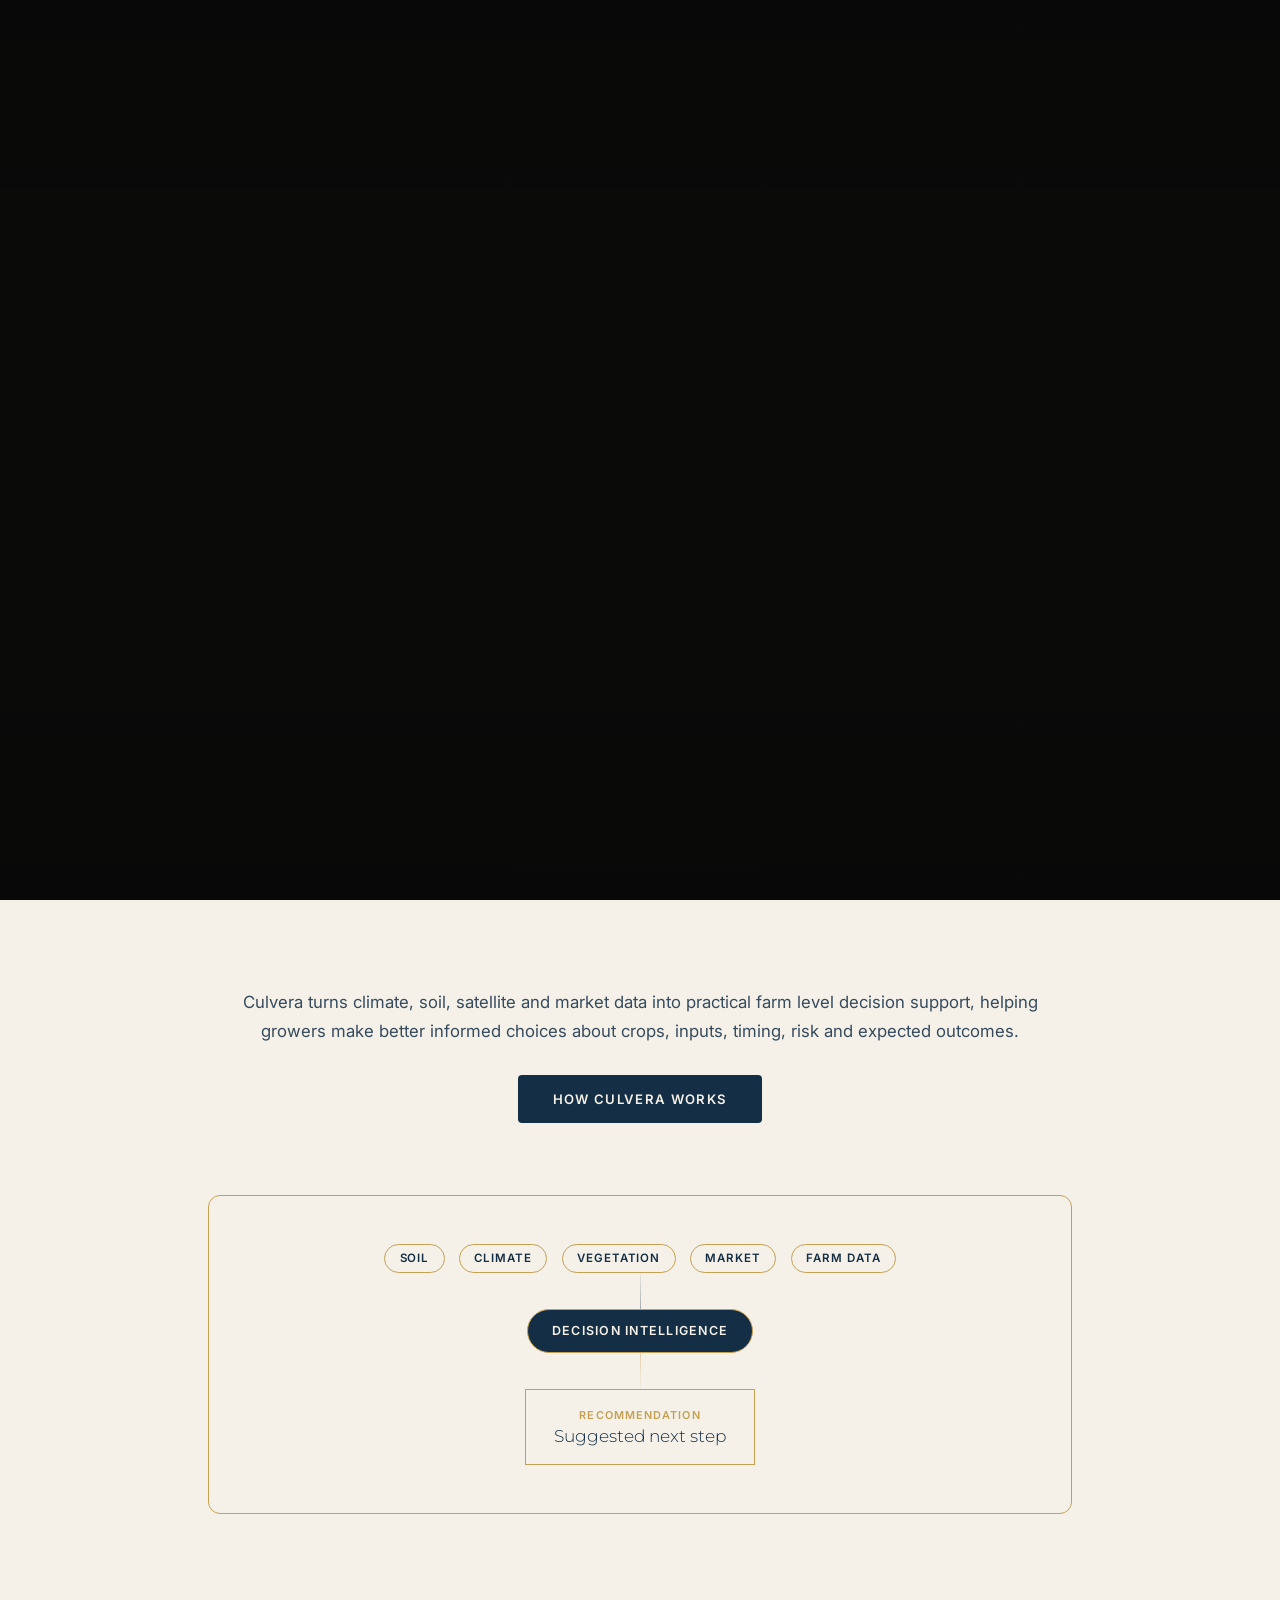
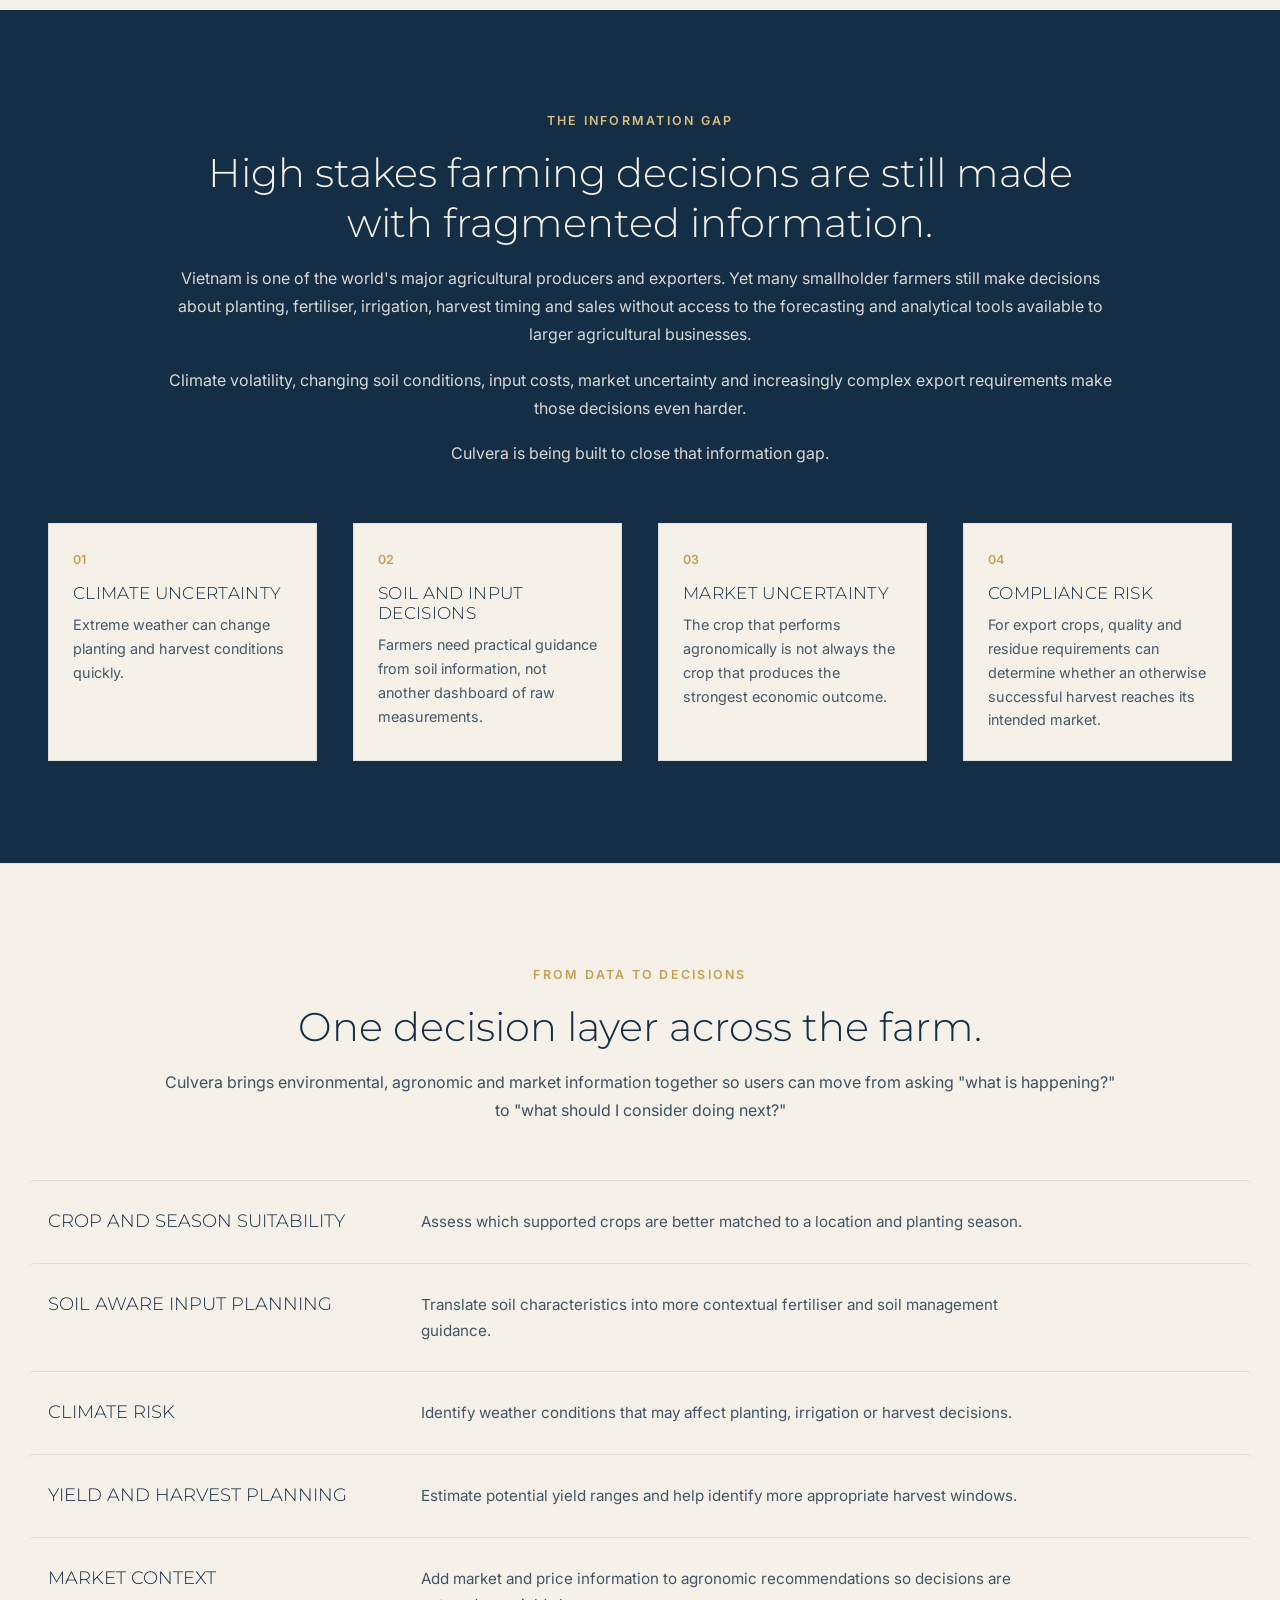
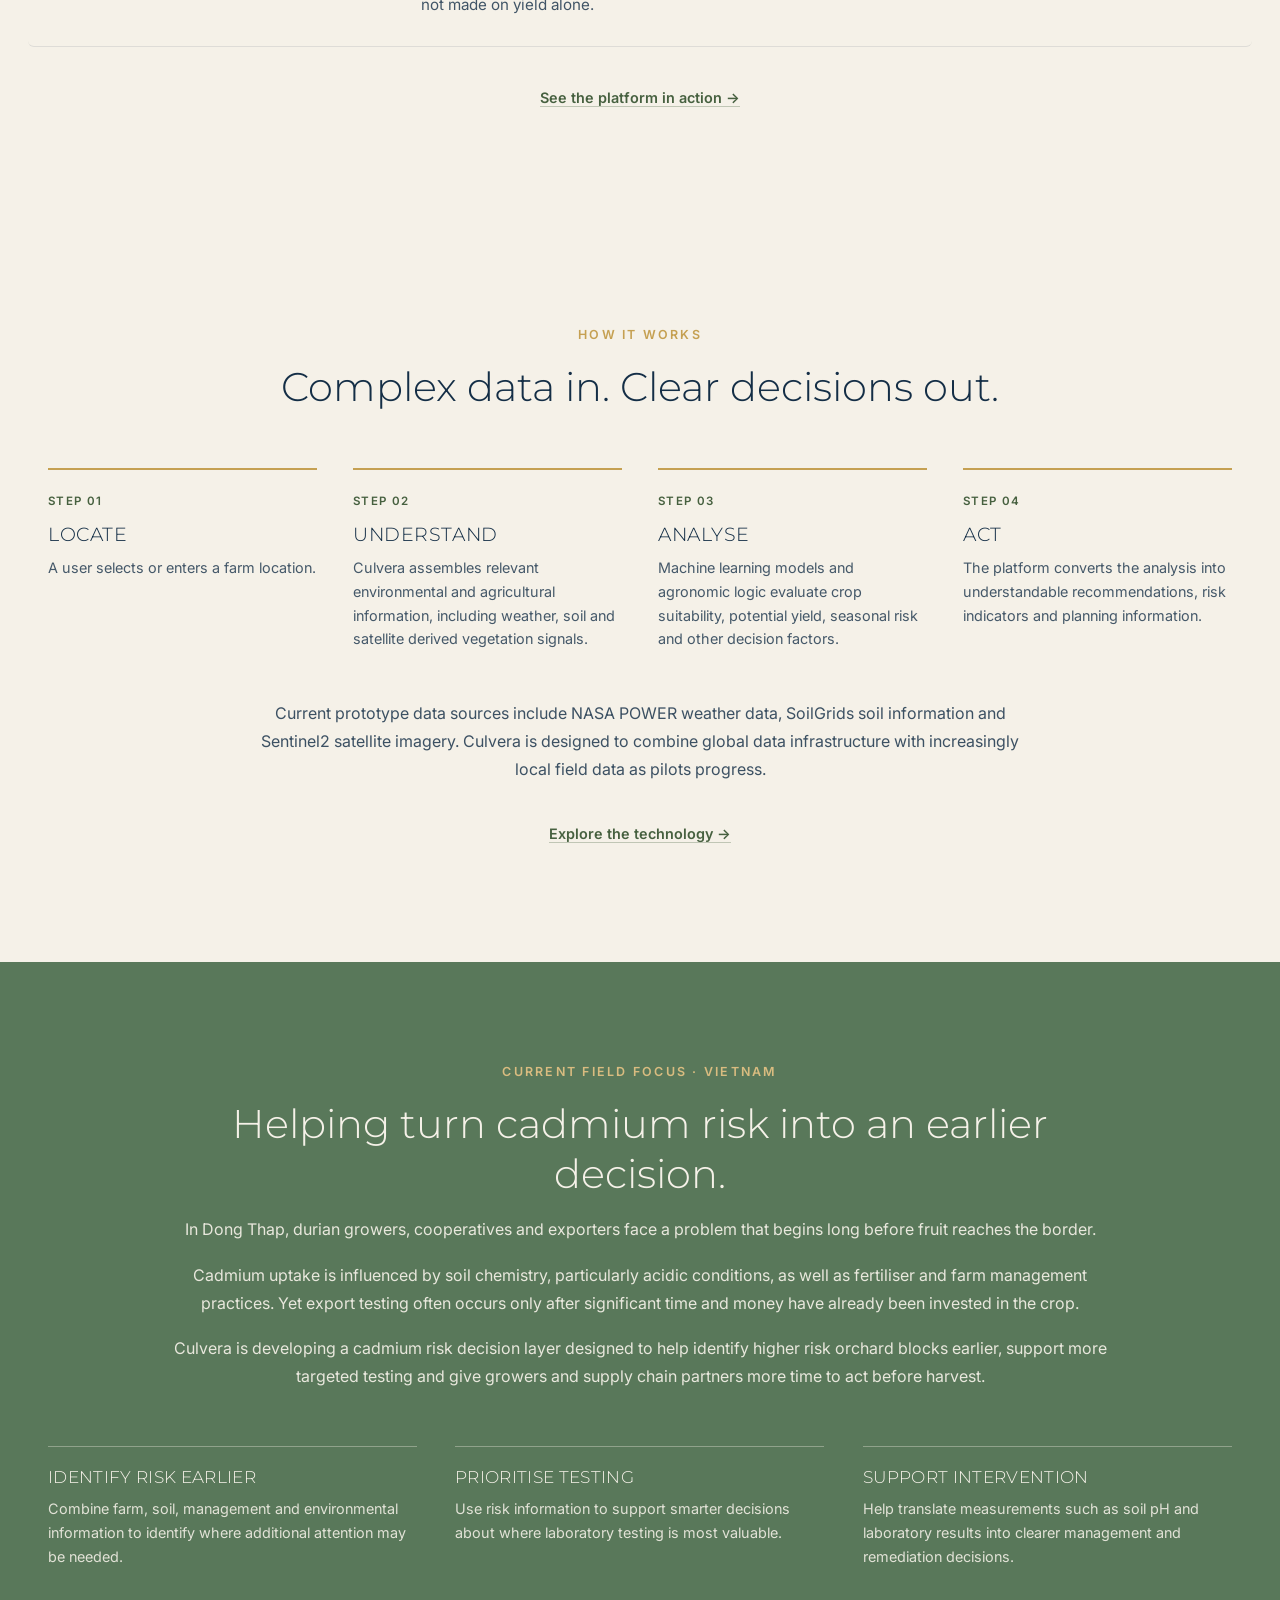
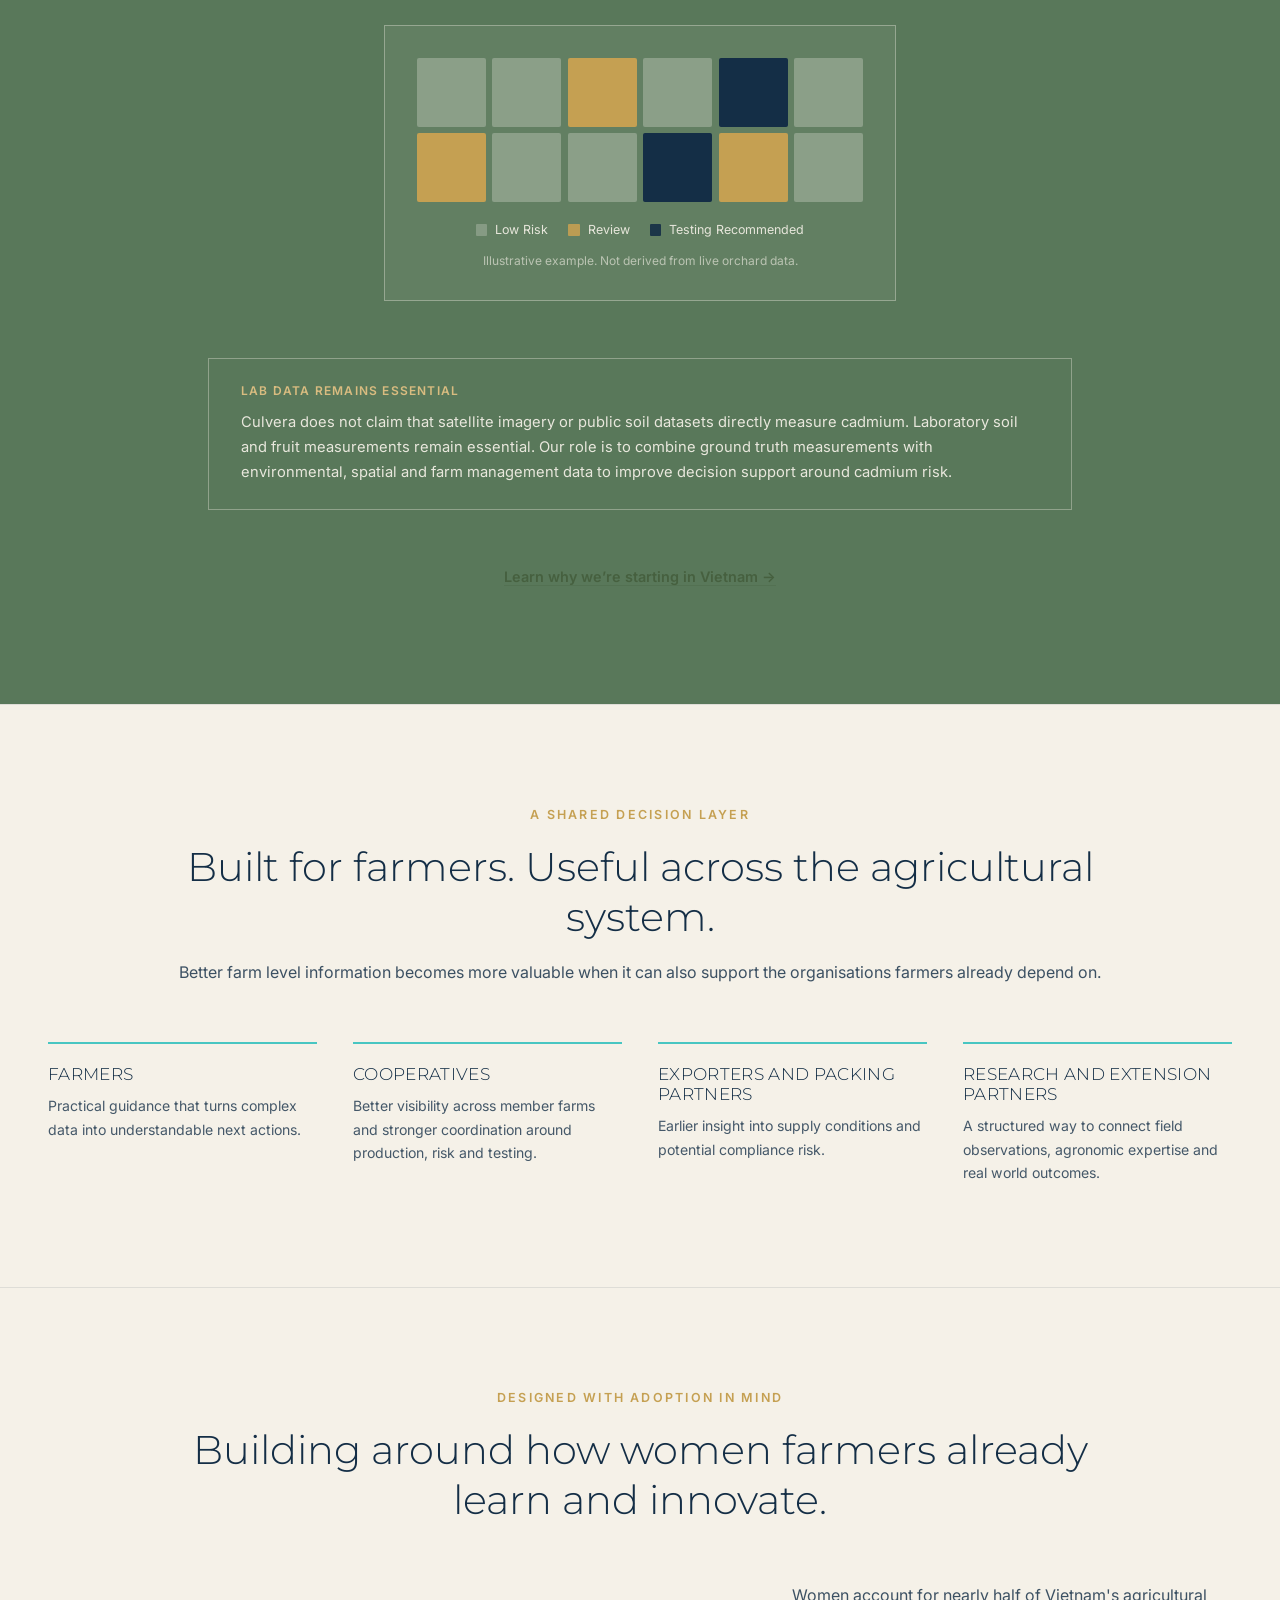
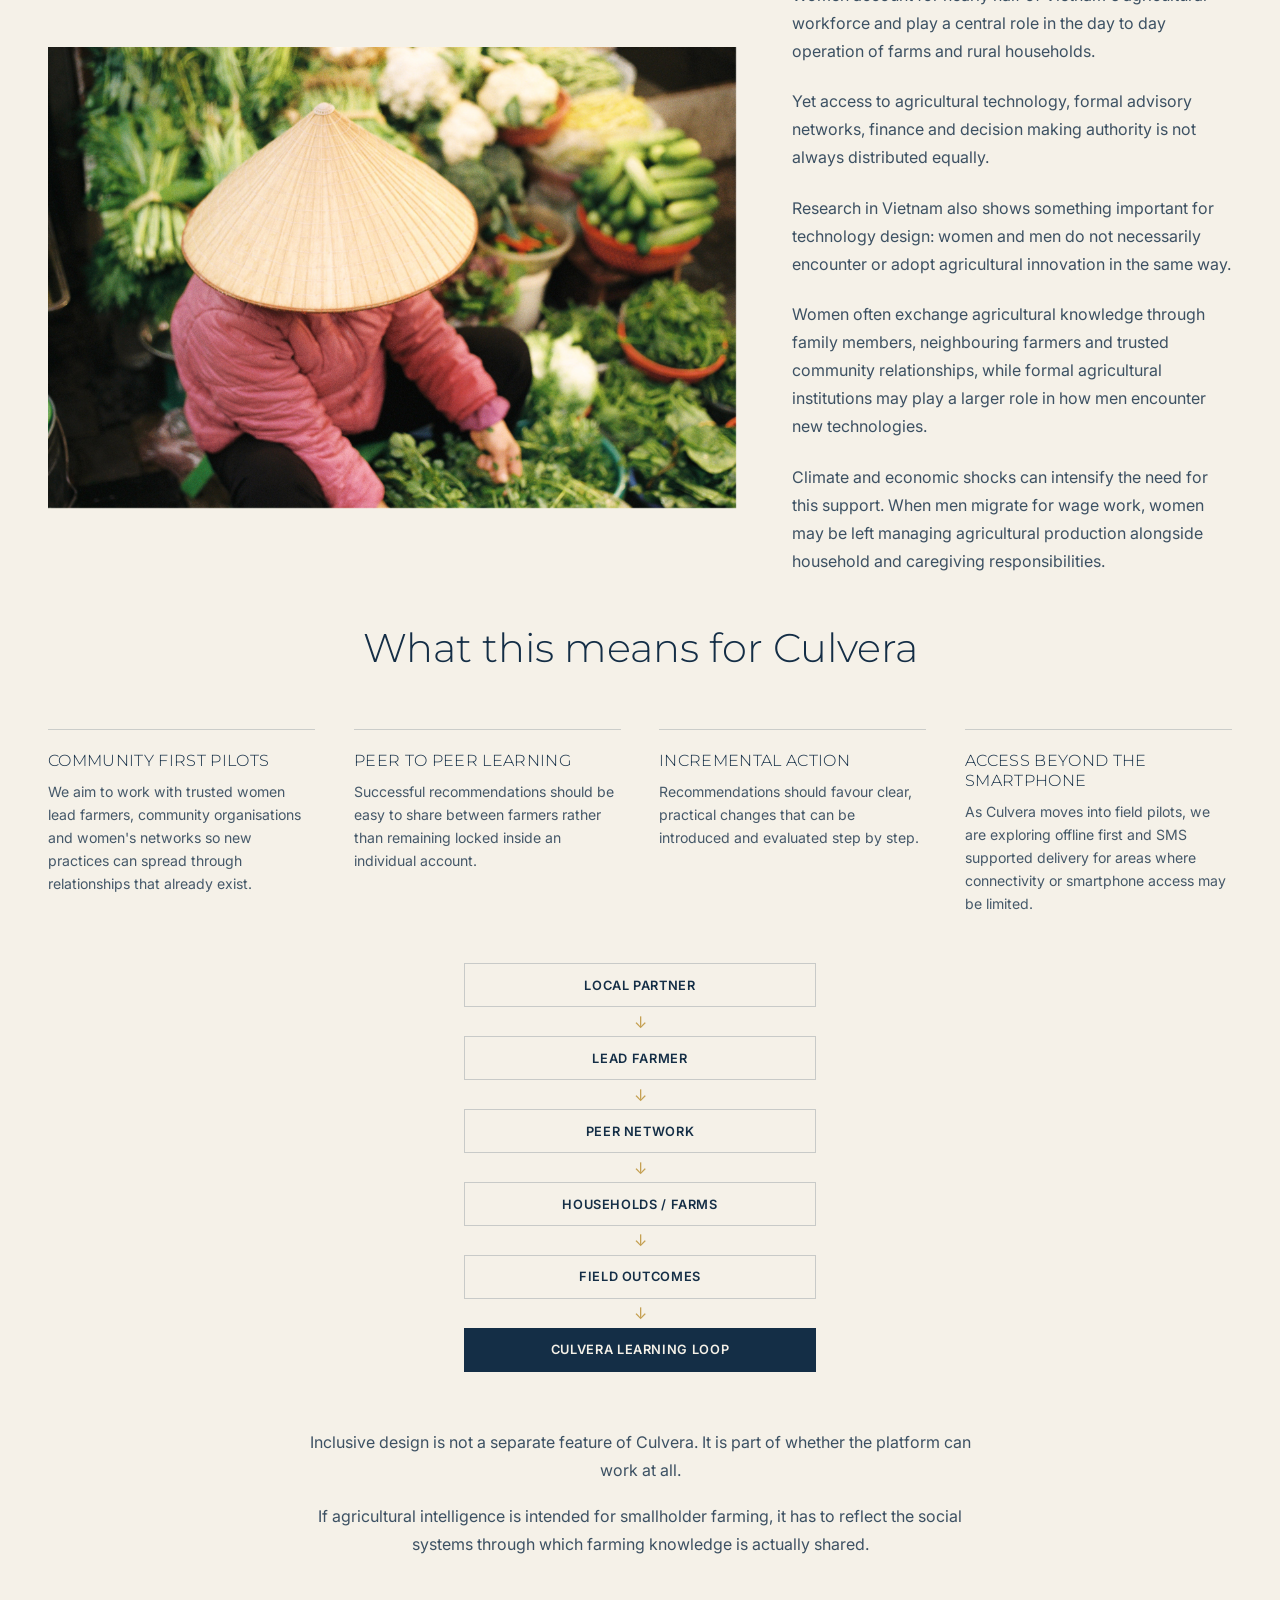
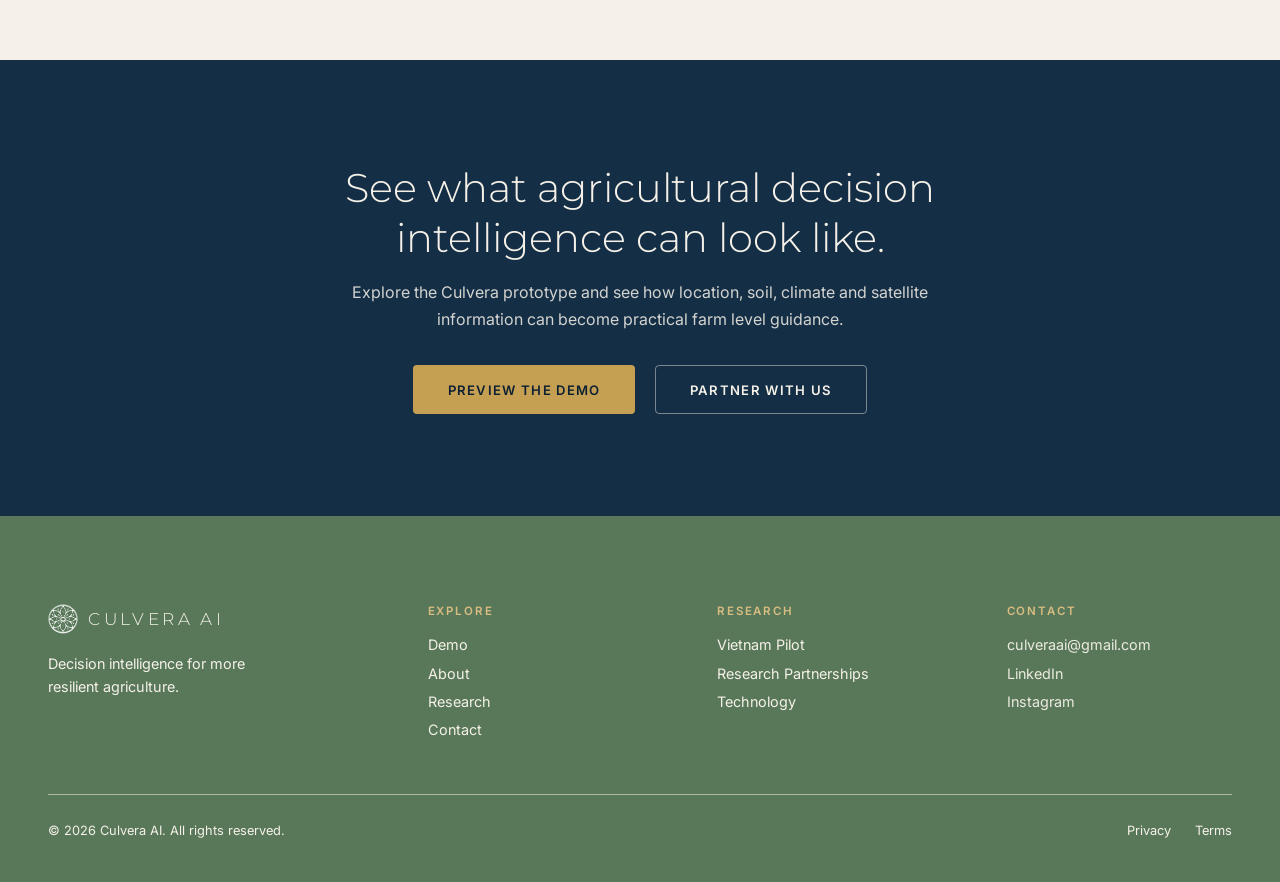
==== commit b57d3885: "Replace single-page site with multi-page redesign New homepage, about, contact, and demo pages with " ====
--- a/index.html
+++ b/index.html
@@ -1,1897 +1,477 @@
 <!DOCTYPE html>
 <html lang="en">
 <head>
-  <meta charset="UTF-8">
-  <meta name="viewport" content="width=device-width, initial-scale=1.0">
-  <title>Culvera — AI Crop Intelligence for Vietnamese Farmers</title>
-  <meta name="description" content="Point anywhere on Vietnam's map. Culvera reads satellite vegetation data, soil properties, and weather forecasts — then delivers your top 3 crops with a full action plan.">
-  <link rel="preconnect" href="https://fonts.googleapis.com">
-  <link rel="preconnect" href="https://fonts.gstatic.com" crossorigin>
-  <link href="https://fonts.googleapis.com/css2?family=Inter:ital,wght@0,300;0,400;0,500;0,600;0,700;0,800;1,400&display=swap" rel="stylesheet">
-  <style>
-    /* ── Custom Properties ─────────────────────────────────────── */
-    :root {
-      --c-emerald:        #10b981;
-      --c-emerald-dark:   #059669;
-      --c-emerald-darker: #047857;
-      --c-emerald-light:  #d1fae5;
-      --c-emerald-faint:  #ecfdf5;
-      --c-bg:             #fafaf9;
-      --c-surface:        #ffffff;
-      --c-border:         #e7e5e3;
-      --c-border-2:       #d6d3d1;
-      --c-text:           #1c1917;
-      --c-text-2:         #44403c;
-      --c-text-3:         #78716c;
-      --c-text-4:         #a8a29e;
-      --c-stone-100:      #f5f5f4;
-      --c-stone-200:      #e7e5e3;
-      --c-rice:           #10b981;
-      --c-coffee:         #8b5cf6;
-      --c-cashew:         #f59e0b;
-      --c-pepper:         #ef4444;
-      --c-maize:          #3b82f6;
-      --font:             'Inter', system-ui, -apple-system, sans-serif;
-      --radius-sm:        8px;
-      --radius-md:        12px;
-      --radius-lg:        16px;
-      --radius-xl:        24px;
-      --shadow-sm:        0 1px 3px rgba(0,0,0,.06), 0 1px 2px rgba(0,0,0,.04);
-      --shadow-md:        0 4px 16px rgba(0,0,0,.07), 0 2px 6px rgba(0,0,0,.05);
-      --shadow-lg:        0 8px 32px rgba(0,0,0,.09), 0 4px 12px rgba(0,0,0,.06);
-      --shadow-hero:      0 20px 60px rgba(0,0,0,.14), 0 8px 24px rgba(0,0,0,.08);
-      --section-py:       96px;
-      --max-w:            1120px;
-    }
-
-    /* ── Reset ─────────────────────────────────────────────────── */
-    *, *::before, *::after { box-sizing: border-box; margin: 0; padding: 0; }
-    html { scroll-behavior: smooth; font-size: 16px; }
-    body {
-      font-family: var(--font);
-      background: var(--c-bg);
-      color: var(--c-text);
-      line-height: 1.6;
-      -webkit-font-smoothing: antialiased;
-      -moz-osx-font-smoothing: grayscale;
-      overflow-x: hidden;
-    }
-    a { color: inherit; text-decoration: none; }
-    img, svg { display: block; }
-    button { font-family: var(--font); }
-
-    /* ── Utilities ─────────────────────────────────────────────── */
-    .container {
-      max-width: var(--max-w);
-      margin-inline: auto;
-      padding-inline: 24px;
-    }
-    .section { padding-block: var(--section-py); }
-    section { scroll-margin-top: 64px; }
-
-    .card {
-      background: var(--c-surface);
-      border: 1px solid var(--c-border);
-      border-radius: var(--radius-lg);
-      box-shadow: var(--shadow-sm);
-    }
-
-    .label {
-      display: inline-block;
-      font-size: 0.72rem;
-      font-weight: 600;
-      letter-spacing: 0.1em;
-      text-transform: uppercase;
-      color: var(--c-emerald-dark);
-      margin-bottom: 12px;
-    }
-
-    .section-heading { margin-bottom: 48px; }
-    .section-heading h2 {
-      font-size: clamp(1.6rem, 3vw, 2.2rem);
-      font-weight: 800;
-      line-height: 1.15;
-      color: var(--c-text);
-    }
-    .section-heading p {
-      margin-top: 12px;
-      font-size: 1.05rem;
-      color: var(--c-text-3);
-      max-width: 560px;
-    }
-    .section-heading.center { text-align: center; }
-    .section-heading.center p { margin-inline: auto; }
-
-    /* Buttons */
-    .btn-primary {
-      display: inline-flex;
-      align-items: center;
-      gap: 8px;
-      background: var(--c-emerald);
-      color: #fff;
-      border: none;
-      padding: 12px 28px;
-      border-radius: var(--radius-md);
-      font-family: var(--font);
-      font-weight: 600;
-      font-size: 0.95rem;
-      cursor: pointer;
-      text-decoration: none;
-      transition: background .2s, transform .15s, box-shadow .2s;
-    }
-    .btn-primary:hover {
-      background: var(--c-emerald-dark);
-      transform: translateY(-1px);
-      box-shadow: 0 4px 20px rgba(16,185,129,.32);
-    }
-    .btn-primary:active { transform: translateY(0); }
-
-    .btn-outline {
-      display: inline-flex;
-      align-items: center;
-      gap: 8px;
-      background: transparent;
-      color: var(--c-text-2);
-      border: 1.5px solid var(--c-border-2);
-      padding: 11px 26px;
-      border-radius: var(--radius-md);
-      font-family: var(--font);
-      font-weight: 500;
-      font-size: 0.95rem;
-      cursor: pointer;
-      text-decoration: none;
-      transition: border-color .2s, color .2s, background .2s;
-    }
-    .btn-outline:hover {
-      border-color: var(--c-emerald);
-      color: var(--c-emerald-dark);
-      background: var(--c-emerald-faint);
-    }
-
-    /* Scroll fade-in */
-    .fade-in {
-      opacity: 0;
-      transform: translateY(24px);
-      transition: opacity .65s ease, transform .65s ease;
-    }
-    .fade-in.visible { opacity: 1; transform: none; }
-
-    /* Staggered delays */
-    .fade-in:nth-child(2) { transition-delay: .08s; }
-    .fade-in:nth-child(3) { transition-delay: .16s; }
-    .fade-in:nth-child(4) { transition-delay: .24s; }
-    .fade-in:nth-child(5) { transition-delay: .32s; }
-    .fade-in:nth-child(6) { transition-delay: .40s; }
-
-    /* ── Keyframes ─────────────────────────────────────────────── */
-    @keyframes fadeUp {
-      from { opacity: 0; transform: translateY(20px); }
-      to   { opacity: 1; transform: none; }
-    }
-    @keyframes grow-bar {
-      from { width: 0 !important; }
-    }
-    @keyframes pulse-ring {
-      0%   { box-shadow: 0 0 0 0 rgba(16,185,129,.55); }
-      70%  { box-shadow: 0 0 0 10px rgba(16,185,129,0); }
-      100% { box-shadow: 0 0 0 0 rgba(16,185,129,0); }
-    }
-    @keyframes dot-pulse {
-      0%, 100% { opacity: 1; transform: scale(1); }
-      50%       { opacity: .45; transform: scale(1.5); }
-    }
-    @keyframes spin-slow {
-      from { transform: rotate(0deg); }
-      to   { transform: rotate(360deg); }
-    }
-
-    /* ── Nav ───────────────────────────────────────────────────── */
-    #nav {
-      position: fixed;
-      top: 0;
-      left: 0;
-      right: 0;
-      z-index: 100;
-      height: 64px;
-      display: flex;
-      align-items: center;
-      padding-inline: 24px;
-      transition: background .3s, border-color .3s, box-shadow .3s, backdrop-filter .3s;
-    }
-    #nav.scrolled {
-      background: rgba(250,250,249,.92);
-      border-bottom: 1px solid var(--c-border);
-      backdrop-filter: blur(12px);
-      -webkit-backdrop-filter: blur(12px);
-      box-shadow: 0 1px 8px rgba(0,0,0,.04);
-    }
-    .nav-inner {
-      max-width: var(--max-w);
-      width: 100%;
-      margin-inline: auto;
-      display: flex;
-      align-items: center;
-      justify-content: space-between;
-    }
-    .nav-logo {
-      display: flex;
-      align-items: center;
-      gap: 8px;
-      font-size: 1.15rem;
-      font-weight: 800;
-      color: var(--c-emerald-dark);
-      text-decoration: none;
-    }
-    .nav-logo svg { flex-shrink: 0; }
-    .nav-links {
-      display: flex;
-      align-items: center;
-      gap: 8px;
-    }
-    .nav-link {
-      font-size: 0.88rem;
-      font-weight: 500;
-      color: var(--c-text-3);
-      padding: 6px 14px;
-      border-radius: 8px;
-      text-decoration: none;
-      transition: color .2s, background .2s;
-    }
-    .nav-link:hover {
-      color: var(--c-text);
-      background: var(--c-stone-100);
-    }
-    .nav-cta { padding: 8px 20px; font-size: 0.875rem; }
-
-    /* ── Hero ──────────────────────────────────────────────────── */
-    #hero {
-      min-height: 100vh;
-      display: flex;
-      align-items: center;
-      padding-top: 64px;
-      position: relative;
-      overflow: hidden;
-    }
-    .hero-bg {
-      position: absolute;
-      inset: 0;
-      background:
-        radial-gradient(ellipse 70% 60% at 15% 55%, rgba(16,185,129,.07), transparent),
-        radial-gradient(ellipse 50% 40% at 85% 20%, rgba(16,185,129,.04), transparent);
-      pointer-events: none;
-    }
-    .hero-inner {
-      position: relative;
-      z-index: 1;
-      display: grid;
-      grid-template-columns: 55fr 45fr;
-      gap: 64px;
-      align-items: center;
-      padding-block: 80px;
-    }
-    .hero-content { }
-    .hero-tag {
-      display: inline-flex;
-      align-items: center;
-      gap: 8px;
-      background: var(--c-emerald-faint);
-      border: 1px solid var(--c-emerald-light);
-      border-radius: 100px;
-      padding: 5px 14px 5px 8px;
-      font-size: 0.78rem;
-      font-weight: 600;
-      color: var(--c-emerald-darker);
-      margin-bottom: 24px;
-      animation: fadeUp .6s ease both;
-      animation-delay: 0s;
-    }
-    .hero-tag-dot {
-      width: 8px; height: 8px;
-      background: var(--c-emerald);
-      border-radius: 50%;
-      flex-shrink: 0;
-    }
-    .hero-h1 {
-      font-size: clamp(2.4rem, 4.5vw, 3.4rem);
-      font-weight: 800;
-      line-height: 1.08;
-      color: var(--c-text);
-      margin-bottom: 20px;
-      animation: fadeUp .6s ease both;
-      animation-delay: .1s;
-    }
-    .hero-h1 em {
-      font-style: normal;
-      text-decoration: underline;
-      text-decoration-color: var(--c-emerald);
-      text-underline-offset: 6px;
-      text-decoration-thickness: 3px;
-    }
-    .hero-sub {
-      font-size: 1.1rem;
-      color: var(--c-text-2);
-      line-height: 1.65;
-      max-width: 480px;
-      margin-bottom: 28px;
-      animation: fadeUp .6s ease both;
-      animation-delay: .2s;
-    }
-    .hero-stats {
-      display: flex;
-      flex-wrap: wrap;
-      gap: 10px;
-      margin-bottom: 32px;
-      animation: fadeUp .6s ease both;
-      animation-delay: .28s;
-    }
-    .hero-stat {
-      display: inline-flex;
-      align-items: center;
-      gap: 6px;
-      padding: 6px 14px;
-      border-radius: 100px;
-      font-size: 0.82rem;
-      font-weight: 600;
-    }
-    .hero-stat.primary {
-      background: var(--c-emerald);
-      color: #fff;
-    }
-    .hero-stat.secondary {
-      background: var(--c-surface);
-      border: 1px solid var(--c-border);
-      color: var(--c-text-2);
-    }
-    .hero-ctas {
-      display: flex;
-      align-items: center;
-      gap: 12px;
-      flex-wrap: wrap;
-      margin-bottom: 18px;
-      animation: fadeUp .6s ease both;
-      animation-delay: .36s;
-    }
-    .hero-fine {
-      font-size: 0.78rem;
-      color: var(--c-text-4);
-      animation: fadeUp .6s ease both;
-      animation-delay: .42s;
-    }
-
-    /* Hero Mockup */
-    .hero-mockup-wrap {
-      animation: fadeUp .7s ease both;
-      animation-delay: .5s;
-    }
-    .hero-mockup {
-      border-radius: var(--radius-lg);
-      overflow: hidden;
-      box-shadow: var(--shadow-hero);
-      display: flex;
-      height: 360px;
-      transform: perspective(1200px) rotateY(-6deg) rotateX(2deg) scale(.98);
-      transition: transform .5s cubic-bezier(.25,.46,.45,.94);
-      will-change: transform;
-    }
-    .hero-mockup:hover {
-      transform: perspective(1200px) rotateY(-1deg) rotateX(0deg) scale(1);
-    }
-
-    /* Map panel */
-    .mock-map {
-      flex: 0 0 58%;
-      background: #253d2c;
-      position: relative;
-      overflow: hidden;
-    }
-    .mock-sat-bg {
-      position: absolute;
-      inset: 0;
-      width: 100%;
-      height: 100%;
-    }
-    .mock-map-label {
-      position: absolute;
-      top: 10px;
-      left: 10px;
-      z-index: 3;
-      display: flex;
-      flex-direction: column;
-      gap: 2px;
-    }
-    .mock-map-label-title {
-      font-size: 8px;
-      font-weight: 800;
-      color: rgba(255,255,255,.9);
-      letter-spacing: .1em;
-      text-transform: uppercase;
-      text-shadow: 0 1px 3px rgba(0,0,0,.6);
-    }
-    .mock-map-label-coords {
-      font-size: 7px;
-      font-weight: 500;
-      color: rgba(255,255,255,.5);
-      font-family: 'Courier New', monospace;
-    }
-    .mock-map-scalebar {
-      position: absolute;
-      bottom: 10px;
-      left: 10px;
-      z-index: 3;
-      display: flex;
-      flex-direction: column;
-      gap: 2px;
-    }
-    .mock-map-scalebar-line {
-      width: 36px;
-      height: 2px;
-      background: rgba(255,255,255,.7);
-      border-left: 2px solid rgba(255,255,255,.7);
-      border-right: 2px solid rgba(255,255,255,.7);
-    }
-    .mock-map-scalebar-text {
-      font-size: 6px;
-      color: rgba(255,255,255,.6);
-      font-family: 'Courier New', monospace;
-      text-shadow: 0 1px 2px rgba(0,0,0,.5);
-    }
-    .mock-map-badge {
-      position: absolute;
-      top: 10px;
-      right: 10px;
-      z-index: 3;
-      background: rgba(0,0,0,.45);
-      backdrop-filter: blur(4px);
-      border: 1px solid rgba(255,255,255,.15);
-      border-radius: 4px;
-      padding: 3px 6px;
-      font-size: 7px;
-      font-weight: 700;
-      color: rgba(255,255,255,.7);
-      letter-spacing: .06em;
-      text-transform: uppercase;
-    }
-    .mock-province-dot {
-      position: absolute;
-      width: 6px;
-      height: 6px;
-      background: rgba(255,255,255,.5);
-      border-radius: 50%;
-      transform: translate(-50%, -50%);
-    }
-    .mock-province-dot.selected {
-      width: 12px;
-      height: 12px;
-      background: var(--c-emerald);
-      border: 2px solid #fff;
-      animation: pulse-ring 2s ease-in-out infinite;
-      z-index: 2;
-    }
-    .mock-tooltip {
-      position: absolute;
-      background: #fff;
-      border-radius: 6px;
-      padding: 4px 9px;
-      font-size: 9px;
-      font-weight: 600;
-      color: var(--c-text);
-      box-shadow: var(--shadow-md);
-      white-space: nowrap;
-      transform: translate(-50%, -100%);
-      margin-top: -6px;
-    }
-    .mock-tooltip::after {
-      content: '';
-      position: absolute;
-      top: 100%;
-      left: 50%;
-      transform: translateX(-50%);
-      border: 4px solid transparent;
-      border-top-color: #fff;
-    }
-
-    /* Recommendation panel */
-    .mock-panel {
-      flex: 1;
-      background: #fff;
-      padding: 14px;
-      border-left: 1px solid var(--c-border);
-      display: flex;
-      flex-direction: column;
-      gap: 8px;
-      overflow: hidden;
-    }
-    .mock-panel-header {
-      display: flex;
-      align-items: center;
-      justify-content: space-between;
-      margin-bottom: 2px;
-    }
-    .mock-panel-title {
-      font-size: 10px;
-      font-weight: 700;
-      color: var(--c-text);
-    }
-    .mock-season-badge {
-      background: #eff6ff;
-      color: #1d4ed8;
-      font-size: 9px;
-      font-weight: 700;
-      padding: 2px 7px;
-      border-radius: 4px;
-    }
-    .mock-subtitle {
-      font-size: 9px;
-      color: var(--c-text-3);
-      margin-bottom: 2px;
-    }
-    .mock-crop-card {
-      border: 1px solid var(--c-border);
-      border-radius: 8px;
-      padding: 8px 10px;
-      border-left-width: 3px;
-      background: var(--c-bg);
-    }
-    .mock-crop-row {
-      display: flex;
-      align-items: center;
-      justify-content: space-between;
-      margin-bottom: 5px;
-    }
-    .mock-crop-name {
-      font-size: 10px;
-      font-weight: 700;
-      color: var(--c-text);
-      display: flex;
-      align-items: center;
-      gap: 5px;
-    }
-    .mock-rank {
-      font-size: 9px;
-      font-weight: 800;
-      color: var(--c-text-4);
-    }
-    .mock-badge {
-      font-size: 8px;
-      font-weight: 700;
-      padding: 1px 5px;
-      border-radius: 4px;
-    }
-    .mock-badge.high   { background: #d1fae5; color: #065f46; }
-    .mock-badge.medium { background: #fef3c7; color: #92400e; }
-    .mock-bar-track {
-      height: 5px;
-      background: var(--c-stone-200);
-      border-radius: 3px;
-      overflow: hidden;
-      margin-bottom: 5px;
-    }
-    .mock-bar {
-      height: 100%;
-      border-radius: 3px;
-      animation: grow-bar 1.2s cubic-bezier(.25,.46,.45,.94) both;
-    }
-    .mock-bar:nth-child(1) { animation-delay: .9s; }
-    .mock-crop-stats {
-      font-size: 9px;
-      color: var(--c-text-3);
-    }
-
-    /* ── Problem ───────────────────────────────────────────────── */
-    #problem {
-      background: var(--c-text);
-      color: #fff;
-      padding-block: var(--section-py);
-    }
-    #problem .label { color: rgba(255,255,255,.5); }
-    #problem .section-heading h2 { color: #fff; }
-    .problem-grid {
-      display: grid;
-      grid-template-columns: repeat(3, 1fr);
-      gap: 32px;
-      margin-bottom: 48px;
-    }
-    .problem-card {
-      background: rgba(255,255,255,.05);
-      border: 1px solid rgba(255,255,255,.1);
-      border-radius: var(--radius-lg);
-      padding: 28px;
-    }
-    .problem-icon {
-      width: 44px;
-      height: 44px;
-      background: rgba(255,255,255,.08);
-      border-radius: var(--radius-md);
-      display: flex;
-      align-items: center;
-      justify-content: center;
-      margin-bottom: 16px;
-      color: rgba(255,255,255,.7);
-    }
-    .problem-card h3 {
-      font-size: 1rem;
-      font-weight: 700;
-      color: #fff;
-      margin-bottom: 8px;
-    }
-    .problem-card p {
-      font-size: 0.9rem;
-      color: rgba(255,255,255,.55);
-      line-height: 1.6;
-    }
-    .problem-closing {
-      text-align: center;
-      font-size: 1.35rem;
-      font-weight: 700;
-      color: var(--c-emerald);
-    }
-
-    /* ── How it works ──────────────────────────────────────────── */
-    #how-it-works { background: var(--c-bg); }
-    .steps-wrapper { position: relative; }
-    .steps-wrapper::before {
-      content: '';
-      position: absolute;
-      top: 38px;
-      left: calc(12.5% + 16px);
-      right: calc(12.5% + 16px);
-      height: 2px;
-      background: linear-gradient(90deg, transparent, var(--c-emerald-light) 8%, var(--c-emerald-light) 92%, transparent);
-      z-index: 0;
-    }
-    .steps-grid {
-      position: relative;
-      z-index: 1;
-      display: grid;
-      grid-template-columns: repeat(4, 1fr);
-      gap: 24px;
-    }
-    .step-card {
-      background: var(--c-surface);
-      border: 1px solid var(--c-border);
-      border-radius: var(--radius-lg);
-      padding: 28px 24px 24px;
-      transition: box-shadow .25s, transform .25s;
-    }
-    .step-card:hover {
-      box-shadow: var(--shadow-md);
-      transform: translateY(-2px);
-    }
-    .step-num {
-      font-size: 1.8rem;
-      font-weight: 800;
-      color: var(--c-emerald-light);
-      line-height: 1;
-      margin-bottom: 16px;
-    }
-    .step-icon {
-      width: 40px;
-      height: 40px;
-      background: var(--c-emerald-faint);
-      border-radius: var(--radius-sm);
-      display: flex;
-      align-items: center;
-      justify-content: center;
-      margin-bottom: 14px;
-      color: var(--c-emerald-dark);
-    }
-    .step-card h3 {
-      font-size: 0.95rem;
-      font-weight: 700;
-      color: var(--c-text);
-      margin-bottom: 8px;
-      line-height: 1.3;
-    }
-    .step-card p {
-      font-size: 0.85rem;
-      color: var(--c-text-3);
-      line-height: 1.65;
-    }
-
-    /* ── Features ──────────────────────────────────────────────── */
-    #features { background: var(--c-surface); }
-    .features-grid {
-      display: grid;
-      grid-template-columns: repeat(3, 1fr);
-      gap: 24px;
-    }
-    .feature-card {
-      border: 1px solid var(--c-border);
-      border-radius: var(--radius-lg);
-      padding: 28px;
-      background: var(--c-bg);
-      transition: box-shadow .25s, transform .25s, border-color .25s;
-    }
-    .feature-card:hover {
-      box-shadow: var(--shadow-md);
-      transform: translateY(-2px);
-      border-color: var(--c-border-2);
-    }
-    .feature-card.premium {
-      background: var(--c-surface);
-      border-color: var(--c-border-2);
-    }
-    .feature-icon {
-      width: 44px;
-      height: 44px;
-      border-radius: var(--radius-md);
-      display: flex;
-      align-items: center;
-      justify-content: center;
-      margin-bottom: 16px;
-      color: #fff;
-    }
-    .feature-card h3 {
-      font-size: 0.95rem;
-      font-weight: 700;
-      color: var(--c-text);
-      margin-bottom: 8px;
-    }
-    .feature-card p {
-      font-size: 0.875rem;
-      color: var(--c-text-3);
-      line-height: 1.65;
-    }
-
-    /* ── Data Sources ──────────────────────────────────────────── */
-    #data-sources { background: var(--c-stone-100); }
-    .sources-grid {
-      display: grid;
-      grid-template-columns: repeat(3, 1fr);
-      gap: 32px;
-      margin-bottom: 40px;
-    }
-    .source-pillar {
-      background: var(--c-surface);
-      border: 1px solid var(--c-border);
-      border-radius: var(--radius-lg);
-      padding: 32px 28px;
-      box-shadow: var(--shadow-sm);
-    }
-    .source-icon {
-      width: 52px;
-      height: 52px;
-      background: var(--c-emerald-faint);
-      border-radius: var(--radius-md);
-      display: flex;
-      align-items: center;
-      justify-content: center;
-      margin-bottom: 16px;
-      color: var(--c-emerald-dark);
-    }
-    .source-live {
-      display: flex;
-      align-items: center;
-      gap: 7px;
-      margin-bottom: 14px;
-    }
-    .live-dot {
-      width: 7px;
-      height: 7px;
-      background: var(--c-emerald);
-      border-radius: 50%;
-      animation: dot-pulse 2.4s ease-in-out infinite;
-      flex-shrink: 0;
-    }
-    .live-dot.d2 { animation-delay: .8s; }
-    .live-dot.d3 { animation-delay: 1.6s; }
-    .source-name {
-      font-size: 0.78rem;
-      font-weight: 700;
-      color: var(--c-emerald-darker);
-      text-transform: uppercase;
-      letter-spacing: .06em;
-    }
-    .source-pillar h3 {
-      font-size: 1.05rem;
-      font-weight: 700;
-      color: var(--c-text);
-      margin-bottom: 10px;
-    }
-    .source-pillar p {
-      font-size: 0.875rem;
-      color: var(--c-text-3);
-      line-height: 1.65;
-      margin-bottom: 16px;
-    }
-    .source-badge {
-      display: inline-block;
-      background: var(--c-emerald-faint);
-      border: 1px solid var(--c-emerald-light);
-      color: var(--c-emerald-darker);
-      font-size: 0.72rem;
-      font-weight: 600;
-      padding: 4px 10px;
-      border-radius: 100px;
-    }
-    .sources-note {
-      text-align: center;
-      font-size: 0.88rem;
-      color: var(--c-text-3);
-      padding-top: 16px;
-      border-top: 1px solid var(--c-border);
-    }
-    .sources-note strong { color: var(--c-text-2); }
-
-    /* ── Crops ─────────────────────────────────────────────────── */
-    #crops { background: var(--c-bg); }
-    .crops-grid {
-      display: grid;
-      grid-template-columns: repeat(5, 1fr);
-      gap: 20px;
-    }
-    .crop-card {
-      background: var(--c-surface);
-      border: 1px solid var(--c-border);
-      border-radius: var(--radius-lg);
-      overflow: hidden;
-      transition: box-shadow .25s, transform .25s;
-    }
-    .crop-card:hover {
-      box-shadow: var(--shadow-md);
-      transform: translateY(-3px);
-    }
-    .crop-strip { height: 4px; }
-    .crop-body { padding: 20px; }
-    .crop-emoji { font-size: 1.8rem; margin-bottom: 10px; line-height: 1; }
-    .crop-name {
-      font-size: 0.95rem;
-      font-weight: 700;
-      color: var(--c-text);
-      margin-bottom: 2px;
-    }
-    .crop-vi {
-      font-size: 0.8rem;
-      color: var(--c-text-3);
-      margin-bottom: 12px;
-    }
-    .crop-region {
-      display: inline-block;
-      font-size: 0.7rem;
-      font-weight: 600;
-      padding: 3px 9px;
-      border-radius: 100px;
-      background: var(--c-stone-100);
-      color: var(--c-text-3);
-      margin-bottom: 14px;
-    }
-    .crop-meta { border-top: 1px solid var(--c-border); padding-top: 12px; }
-    .crop-meta-row {
-      display: flex;
-      justify-content: space-between;
-      align-items: baseline;
-      margin-bottom: 4px;
-    }
-    .crop-meta-label { font-size: 0.72rem; color: var(--c-text-4); }
-    .crop-meta-value { font-size: 0.82rem; font-weight: 600; color: var(--c-text-2); font-variant-numeric: tabular-nums; }
-
-    /* ── Technology ────────────────────────────────────────────── */
-    #technology { background: var(--c-surface); }
-    .tech-grid {
-      display: grid;
-      grid-template-columns: 1fr 1fr;
-      gap: 64px;
-      align-items: start;
-    }
-    .stats-2x2 {
-      display: grid;
-      grid-template-columns: 1fr 1fr;
-      gap: 16px;
-      margin-bottom: 24px;
-    }
-    .stat-box {
-      background: var(--c-emerald-faint);
-      border: 1px solid var(--c-emerald-light);
-      border-radius: var(--radius-lg);
-      padding: 24px 20px;
-    }
-    .stat-num {
-      display: block;
-      font-size: 2rem;
-      font-weight: 800;
-      color: var(--c-emerald-darker);
-      line-height: 1;
-      margin-bottom: 6px;
-    }
-    .stat-label {
-      font-size: 0.78rem;
-      color: var(--c-text-3);
-      line-height: 1.4;
-    }
-    .metrics-callout {
-      background: var(--c-bg);
-      border: 1px solid var(--c-border);
-      border-left: 3px solid var(--c-emerald);
-      border-radius: var(--radius-sm);
-      padding: 18px 20px;
-    }
-    .metrics-title {
-      font-size: 0.72rem;
-      font-weight: 700;
-      text-transform: uppercase;
-      letter-spacing: .08em;
-      color: var(--c-text-4);
-      margin-bottom: 10px;
-    }
-    .metrics-table {
-      width: 100%;
-      border-collapse: collapse;
-      font-family: 'Courier New', Courier, monospace;
-      font-size: 0.8rem;
-      color: var(--c-text-2);
-    }
-    .metrics-table td { padding: 2px 0; }
-    .metrics-table td:first-child {
-      color: var(--c-text-4);
-      padding-right: 16px;
-      white-space: nowrap;
-    }
-    .metrics-table td:last-child { font-weight: 600; color: var(--c-emerald-darker); }
-
-    /* Tech checklist */
-    .tech-checklist h3 {
-      font-size: 1.05rem;
-      font-weight: 700;
-      color: var(--c-text);
-      margin-bottom: 4px;
-    }
-    .tech-checklist-sub {
-      font-size: 0.83rem;
-      color: var(--c-text-4);
-      margin-bottom: 24px;
-    }
-    .tech-list {
-      list-style: none;
-      display: flex;
-      flex-direction: column;
-      margin-bottom: 28px;
-      border-top: 1px solid var(--c-border);
-    }
-    .tech-list li {
-      display: flex;
-      align-items: flex-start;
-      gap: 14px;
-      padding: 14px 0;
-      font-size: 0.875rem;
-      color: var(--c-text-2);
-      line-height: 1.6;
-      border-bottom: 1px solid var(--c-border);
-    }
-    .tech-check {
-      flex-shrink: 0;
-      width: 22px;
-      height: 22px;
-      background: var(--c-emerald-faint);
-      border: 1.5px solid var(--c-emerald-light);
-      border-radius: 50%;
-      display: flex;
-      align-items: center;
-      justify-content: center;
-      margin-top: 1px;
-    }
-    .tech-check svg {
-      display: block;
-    }
-
-    /* ── Footer ────────────────────────────────────────────────── */
-    footer {
-      background: var(--c-surface);
-      border-top: 1px solid var(--c-border);
-      padding: 56px 24px 40px;
-      text-align: center;
-    }
-    .footer-logo {
-      display: inline-flex;
-      align-items: center;
-      gap: 8px;
-      font-size: 1.25rem;
-      font-weight: 800;
-      color: var(--c-emerald-dark);
-      margin-bottom: 6px;
-    }
-    .footer-tagline {
-      font-size: 0.88rem;
-      color: var(--c-text-3);
-      margin-bottom: 28px;
-    }
-    .footer-links {
-      display: flex;
-      justify-content: center;
-      align-items: center;
-      gap: 32px;
-      flex-wrap: wrap;
-      margin-bottom: 32px;
-    }
-    .footer-link {
-      font-size: 0.875rem;
-      font-weight: 500;
-      color: var(--c-text-3);
-      text-decoration: none;
-      transition: color .2s;
-    }
-    .footer-link:hover { color: var(--c-emerald-dark); }
-    .footer-disclaimer {
-      display: inline-block;
-      max-width: 620px;
-      background: #fefce8;
-      border: 1px solid #fde68a;
-      border-radius: var(--radius-sm);
-      padding: 14px 20px;
-      font-size: 0.78rem;
-      color: #92400e;
-      line-height: 1.6;
-      margin-bottom: 24px;
-    }
-    .footer-copy {
-      font-size: 0.75rem;
-      color: var(--c-text-4);
-    }
-
-    /* ── Responsive ────────────────────────────────────────────── */
-    @media (max-width: 1024px) {
-      :root { --section-py: 72px; }
-      .hero-inner { gap: 40px; grid-template-columns: 1fr 1fr; }
-      .steps-grid { grid-template-columns: repeat(2, 1fr); }
-      .steps-wrapper::before { display: none; }
-      .tech-grid { gap: 40px; }
-      .crops-grid { grid-template-columns: repeat(3, 1fr); }
-    }
-
-    @media (max-width: 768px) {
-      :root { --section-py: 56px; }
-      #nav { padding-inline: 16px; }
-      .nav-links .nav-link:not(:last-child) { display: none; }
-      .container { padding-inline: 16px; }
-      .hero-inner {
-        grid-template-columns: 1fr;
-        padding-block: 56px 48px;
-        gap: 0;
-      }
-      .hero-mockup-wrap { display: none; }
-      .hero-h1 { font-size: 2.2rem; }
-      .problem-grid { grid-template-columns: 1fr; gap: 16px; }
-      .steps-grid { grid-template-columns: 1fr; }
-      .features-grid { grid-template-columns: 1fr 1fr; }
-      .sources-grid { grid-template-columns: 1fr; gap: 20px; }
-      .crops-grid {
-        grid-template-columns: repeat(5, 220px);
-        overflow-x: auto;
-        -webkit-overflow-scrolling: touch;
-        scroll-snap-type: x mandatory;
-        padding-bottom: 12px;
-        scrollbar-width: none;
-      }
-      .crops-grid::-webkit-scrollbar { display: none; }
-      .crop-card { scroll-snap-align: start; }
-      .tech-grid { grid-template-columns: 1fr; gap: 40px; }
-      .stats-2x2 { grid-template-columns: 1fr 1fr; }
-      .section-heading h2 { font-size: 1.5rem; }
-    }
-
-    @media (max-width: 520px) {
-      .features-grid { grid-template-columns: 1fr; }
-      .hero-stats { gap: 8px; }
-      .footer-links { gap: 16px; }
-    }
-  </style>
+  <meta charset="UTF-8" />
+  <meta name="viewport" content="width=device-width, initial-scale=1.0" />
+  <title>Culvera AI | Agricultural Decision Intelligence</title>
+  <meta
+    name="description"
+    content="Culvera turns climate, soil, satellite and market data into practical farm level decision support, starting with smallholder agriculture in Vietnam."
+  />
+  <link rel="canonical" href="index.html" />
+
+  <link rel="preconnect" href="https://fonts.googleapis.com" />
+  <link rel="preconnect" href="https://fonts.gstatic.com" crossorigin />
+  <link
+    href="https://fonts.googleapis.com/css2?family=Montserrat:wght@300;400;500&family=Inter:wght@400;500;600&display=swap"
+    rel="stylesheet"
+  />
+
+  <link rel="stylesheet" href="css/variables.css" />
+  <link rel="stylesheet" href="css/base.css" />
+  <link rel="stylesheet" href="css/hero.css" />
+  <link rel="stylesheet" href="css/footer.css" />
+  <link rel="stylesheet" href="css/about-sections.css" />
+  <link rel="stylesheet" href="css/site-sections.css" />
 </head>
-<body>
-
-<!-- ═══════════════════════════════════════ NAV ══════════════════════════════════════ -->
-<nav id="nav">
-  <div class="nav-inner">
-    <a href="#" class="nav-logo">
-      <svg width="22" height="22" viewBox="0 0 24 24" fill="none" stroke="currentColor" stroke-width="2.2" stroke-linecap="round" stroke-linejoin="round" aria-hidden="true">
-        <path d="M12 22V11"/>
-        <path d="M12 11C12 11 7 9 4 4c4 0 8 3 8 7"/>
-        <path d="M12 11c0 0 5-2 8-7-4 0-8 3-8 7"/>
-      </svg>
-      Culvera
+<body data-hero-stage="initial">
+
+  <!-- ==================================================================
+       Permanent site header — hidden until the intro reaches "header".
+       Transparent background by design so the hero video shows through.
+       ================================================================== -->
+  <header class="site-header">
+    <a class="site-header__brand" href="index.html">
+      <img
+        class="site-header__logo"
+        src="assets/images/logo-white.png"
+        alt=""
+      />
+      <span class="site-header__wordmark">CULVERA AI</span>
     </a>
-    <div class="nav-links">
-      <a href="#how-it-works" class="nav-link">How it works</a>
-      <a href="#crops" class="nav-link">Crops</a>
-      <a href="#technology" class="nav-link">Technology</a>
-      <a href="#" class="btn-primary nav-cta">Try the demo</a>
-    </div>
-  </div>
-</nav>
-
-<!-- ═══════════════════════════════════════ HERO ══════════════════════════════════════ -->
-<section id="hero">
-  <div class="hero-bg" aria-hidden="true"></div>
-  <div class="container">
-    <div class="hero-inner">
-
-      <!-- Left: copy -->
-      <div class="hero-content">
-        <div class="hero-tag">
-          <span class="hero-tag-dot"></span>
-          AI crop intelligence · Vietnam
-        </div>
-        <h1 class="hero-h1">AI crop intelligence<br>for Vietnamese <em>farmers</em>.</h1>
-        <p class="hero-sub">
-          Point anywhere on Vietnam's map. Culvera reads your satellite vegetation data,
-          soil profile, and 14-day weather forecast — then delivers your top&nbsp;3 crops
-          with a full action plan.
-        </p>
-        <div class="hero-stats">
-          <span class="hero-stat primary">
-            <svg width="13" height="13" viewBox="0 0 24 24" fill="none" stroke="currentColor" stroke-width="2.5" stroke-linecap="round" aria-hidden="true"><polyline points="20 6 9 17 4 12"/></svg>
-            81% crop accuracy
-          </span>
-          <span class="hero-stat secondary">0.43&nbsp;t/ha yield RMSE</span>
-          <span class="hero-stat secondary">13 provinces</span>
-          <span class="hero-stat secondary">5 crops</span>
-        </div>
-        <div class="hero-ctas">
-          <a href="#" class="btn-primary">
-            Try the demo
-            <svg width="14" height="14" viewBox="0 0 24 24" fill="none" stroke="currentColor" stroke-width="2.5" stroke-linecap="round" aria-hidden="true"><path d="M5 12h14M12 5l7 7-7 7"/></svg>
-          </a>
-          <a href="#how-it-works" class="btn-outline">Learn how it works</a>
-        </div>
-        <p class="hero-fine">Free to use &nbsp;·&nbsp; No API key required &nbsp;·&nbsp; 3 seasons</p>
-      </div>
-
-      <!-- Right: CSS dashboard mockup -->
-      <div class="hero-mockup-wrap">
-        <div class="hero-mockup" aria-hidden="true">
-
-          <!-- Map panel — satellite farmland view (Mekong Delta) -->
-          <div class="mock-map">
-
-            <!-- Satellite farmland scene SVG -->
-            <svg class="mock-sat-bg" viewBox="0 0 220 360" preserveAspectRatio="xMidYMid slice" xmlns="http://www.w3.org/2000/svg">
-              <defs>
-                <radialGradient id="vignette" cx="50%" cy="50%" r="72%">
-                  <stop offset="50%" stop-color="transparent"/>
-                  <stop offset="100%" stop-color="rgba(0,0,0,.5)"/>
-                </radialGradient>
-              </defs>
-
-              <!-- Base soil -->
-              <rect width="220" height="360" fill="#243c2a"/>
-
-              <!-- ── Rice paddy field blocks ──────────────── -->
-              <!-- Col 1 (x 0–55) -->
-              <rect x="0"   y="0"   width="55" height="105" fill="#3a6b47"/>
-              <rect x="0"   y="109" width="55" height="104" fill="#b08c66"/>
-              <rect x="0"   y="217" width="55" height="78"  fill="#3d6e4a"/>
-              <rect x="0"   y="299" width="55" height="61"  fill="#4a7a56"/>
-              <!-- Col 2 (x 59–112) -->
-              <rect x="59"  y="0"   width="53" height="105" fill="#4a7a56"/>
-              <rect x="59"  y="109" width="53" height="104" fill="#3d6e4a"/>
-              <rect x="59"  y="217" width="53" height="78"  fill="#c0996e"/>
-              <rect x="59"  y="299" width="53" height="61"  fill="#3a6b47"/>
-              <!-- Col 3 (x 116–163) — village in mid-section -->
-              <rect x="116" y="0"   width="47" height="105" fill="#3d7050"/>
-              <rect x="116" y="109" width="47" height="55"  fill="#4a7a56"/>
-              <rect x="116" y="168" width="47" height="45"  fill="#9e8465"/>
-              <rect x="116" y="217" width="47" height="78"  fill="#3a6b47"/>
-              <rect x="116" y="299" width="47" height="61"  fill="#c0996e"/>
-              <!-- Col 4 (x 167–220) -->
-              <rect x="167" y="0"   width="53" height="105" fill="#4a7a56"/>
-              <rect x="167" y="109" width="53" height="104" fill="#3d6e4a"/>
-              <rect x="167" y="217" width="53" height="78"  fill="#4a7a56"/>
-              <rect x="167" y="299" width="53" height="61"  fill="#3a6b47"/>
-
-              <!-- ── Sub-field dike/boundary lines ─────────── -->
-              <line x1="0" y1="52"  x2="220" y2="52"  stroke="#1c3020" stroke-width="1.5" opacity=".7"/>
-              <line x1="0" y1="158" x2="220" y2="158" stroke="#1c3020" stroke-width="1.5" opacity=".6"/>
-              <line x1="0" y1="260" x2="220" y2="260" stroke="#1c3020" stroke-width="1.5" opacity=".6"/>
-              <line x1="28"  y1="0" x2="28"  y2="360" stroke="#1c3020" stroke-width="1"   opacity=".5"/>
-              <line x1="88"  y1="0" x2="88"  y2="360" stroke="#1c3020" stroke-width="1"   opacity=".45"/>
-              <line x1="142" y1="0" x2="142" y2="360" stroke="#1c3020" stroke-width="1"   opacity=".4"/>
-              <line x1="193" y1="0" x2="193" y2="360" stroke="#1c3020" stroke-width="1"   opacity=".4"/>
-
-              <!-- ── Water canals — horizontal ─────────────── -->
-              <rect x="0" y="105" width="220" height="4"  fill="#2870a5" opacity=".92"/>
-              <rect x="0" y="213" width="220" height="4"  fill="#2870a5" opacity=".88"/>
-              <rect x="0" y="295" width="220" height="4"  fill="#2870a5" opacity=".82"/>
-
-              <!-- ── Water canals — vertical ─────────────────── -->
-              <rect x="55"  y="0" width="4" height="360" fill="#2870a5" opacity=".9"/>
-              <rect x="112" y="0" width="4" height="360" fill="#2870a5" opacity=".85"/>
-              <rect x="163" y="0" width="4" height="360" fill="#2870a5" opacity=".8"/>
-
-              <!-- ── Winding river / main canal branch ──────── -->
-              <path d="M 0 72 Q 22 90 24 130 Q 26 165 8 190 Q 0 210 10 240 Q 18 265 8 300 Q 3 330 0 360"
-                    stroke="#2870a5" stroke-width="11" fill="none" stroke-linecap="round" opacity=".7"/>
-
-              <!-- ── Shallow water sheen on canals ──────────── -->
-              <rect x="0" y="105" width="220" height="4"  fill="rgba(140,200,255,.18)"/>
-              <rect x="0" y="213" width="220" height="4"  fill="rgba(140,200,255,.15)"/>
-              <rect x="55" y="0"  width="4"  height="360" fill="rgba(140,200,255,.15)"/>
-              <rect x="112" y="0" width="4"  height="360" fill="rgba(140,200,255,.12)"/>
-
-              <!-- ── Village/settlement detail ───────────────── -->
-              <rect x="120" y="171" width="11" height="8"  rx="1" fill="#7a6248" opacity=".92"/>
-              <rect x="134" y="171" width="13" height="8"  rx="1" fill="#7a6248" opacity=".92"/>
-              <rect x="150" y="171" width="9"  height="8"  rx="1" fill="#7a6248" opacity=".88"/>
-              <rect x="120" y="183" width="15" height="7"  rx="1" fill="#6e5840" opacity=".9"/>
-              <rect x="138" y="183" width="11" height="7"  rx="1" fill="#7a6248" opacity=".9"/>
-              <rect x="120" y="194" width="9"  height="7"  rx="1" fill="#7a6248" opacity=".88"/>
-              <rect x="132" y="194" width="13" height="7"  rx="1" fill="#6e5840" opacity=".9"/>
-              <rect x="148" y="194" width="10" height="7"  rx="1" fill="#7a6248" opacity=".88"/>
-              <line x1="116" y1="189" x2="163" y2="189" stroke="#b0a080" stroke-width="2" opacity=".5"/>
-
-              <!-- ── NDVI tint overlay (growing fields glow slightly) ── -->
-              <rect x="0"   y="0"   width="55"  height="52"  fill="rgba(80,200,100,.07)"/>
-              <rect x="59"  y="0"   width="53"  height="52"  fill="rgba(80,200,100,.06)"/>
-              <rect x="59"  y="109" width="53"  height="52"  fill="rgba(80,200,100,.07)"/>
-              <rect x="167" y="0"   width="53"  height="52"  fill="rgba(80,200,100,.06)"/>
-              <rect x="167" y="217" width="53"  height="40"  fill="rgba(80,200,100,.06)"/>
-
-              <!-- ── Atmosphere / haze ───────────────────────── -->
-              <rect width="220" height="360" fill="rgba(160,220,180,.03)"/>
-
-              <!-- ── Vignette for depth ──────────────────────── -->
-              <rect width="220" height="360" fill="url(#vignette)"/>
-            </svg>
-
-            <!-- Overlay UI elements -->
-            <div class="mock-map-label">
-              <span class="mock-map-label-title">Sentinel-2 · Mekong Delta</span>
-              <span class="mock-map-label-coords">10.0341°N · 105.7689°E</span>
-            </div>
-            <div class="mock-map-badge">NDVI · RGB</div>
-            <div class="mock-map-scalebar">
-              <div class="mock-map-scalebar-line"></div>
-              <span class="mock-map-scalebar-text">500 m</span>
-            </div>
-
-            <!-- Selected location pin -->
-            <div class="mock-province-dot selected" style="left:50%;top:72%;z-index:5"></div>
-            <div class="mock-tooltip" style="left:50%;top:calc(72% - 6px);z-index:6">
-              Cần Thơ · Mekong Delta
-            </div>
+    <nav class="site-header__nav" aria-label="Primary">
+      <a href="demo.html">DEMO</a>
+      <a href="about.html">ABOUT</a>
+      <a href="contact.html">CONTACT</a>
+    </nav>
+  </header>
+
+  <main>
+    <!-- ================================================================
+         Hero
+         ================================================================ -->
+    <section class="hero" data-hero id="hero">
+      <video
+        class="hero__video"
+        data-hero-video
+        autoplay
+        muted
+        playsinline
+        preload="auto"
+      >
+        <source src="assets/video/hero-banner.mp4" type="video/mp4" />
+      </video>
+
+      <div class="hero__scrim"></div>
+
+      <div class="hero__centerstage">
+        <img
+          class="hero__logo"
+          src="assets/images/logo-gold.png"
+          alt=""
+          aria-hidden="true"
+        />
+        <div class="hero__wordmark" aria-hidden="true">CULVERA AI</div>
+        <p class="hero__tagline" aria-hidden="true">Farming intelligence for the decisions that matter.</p>
+      </div>
+
+      <!-- Real, always-present heading for assistive tech / SEO — the
+           animated wordmark above is purely decorative (aria-hidden). -->
+      <h1 class="visually-hidden">Culvera AI, farming intelligence for the decisions that matter</h1>
+    </section>
+
+    <!-- ================================================================
+         Hero support copy, sits below the video (not overlaid on it)
+         ================================================================ -->
+    <section class="hero-support" data-hero-scroll-target>
+      <div class="hero-support__inner" data-reveal>
+        <p class="hero-support__body">
+          Culvera turns climate, soil, satellite and market data into practical farm level
+          decision support, helping growers make better informed choices about crops,
+          inputs, timing, risk and expected outcomes.
+        </p>
+        <a class="button button--dark" href="#how-it-works">How Culvera Works</a>
+      </div>
+
+      <!-- Hero visualization: field/map outline with data layers converging
+           toward a single recommendation. Built directly in HTML/CSS below,
+           no image asset needed. -->
+      <div class="data-convergence" aria-hidden="true" data-reveal>
+        <div class="data-convergence__inputs">
+          <span class="data-convergence__tag">SOIL</span>
+          <span class="data-convergence__tag">CLIMATE</span>
+          <span class="data-convergence__tag">VEGETATION</span>
+          <span class="data-convergence__tag">MARKET</span>
+          <span class="data-convergence__tag">FARM DATA</span>
+        </div>
+        <div class="data-convergence__lines"></div>
+        <div class="data-convergence__core">DECISION INTELLIGENCE</div>
+        <div class="data-convergence__lines data-convergence__lines--out"></div>
+        <div class="data-convergence__card">
+          <span class="data-convergence__card-label">RECOMMENDATION</span>
+          <span class="data-convergence__card-title">Suggested next step</span>
+        </div>
+      </div>
+    </section>
+
+    <!-- ================================================================
+         Section 2 — The Problem
+         ================================================================ -->
+    <section class="site-section site-section--navy" aria-labelledby="problem-heading">
+      <div class="site-section__intro site-section__intro--center section-inner" data-reveal>
+        <p class="eyebrow">THE INFORMATION GAP</p>
+        <h2 class="site-section__heading" id="problem-heading">
+          High stakes farming decisions are still made with fragmented information.
+        </h2>
+        <p class="site-section__body">
+          Vietnam is one of the world's major agricultural producers and exporters. Yet many
+          smallholder farmers still make decisions about planting, fertiliser, irrigation,
+          harvest timing and sales without access to the forecasting and analytical tools
+          available to larger agricultural businesses.
+        </p>
+        <p class="site-section__body">
+          Climate volatility, changing soil conditions, input costs, market uncertainty and
+          increasingly complex export requirements make those decisions even harder.
+        </p>
+        <p class="site-section__body">Culvera is being built to close that information gap.</p>
+      </div>
+
+      <div class="problem-grid" data-reveal-group>
+        <div class="problem-card">
+          <span class="problem-card__index">01</span>
+          <h3 class="problem-card__title">CLIMATE UNCERTAINTY</h3>
+          <p class="problem-card__body">Extreme weather can change planting and harvest conditions quickly.</p>
+        </div>
+        <div class="problem-card">
+          <span class="problem-card__index">02</span>
+          <h3 class="problem-card__title">SOIL AND INPUT DECISIONS</h3>
+          <p class="problem-card__body">Farmers need practical guidance from soil information, not another dashboard of raw measurements.</p>
+        </div>
+        <div class="problem-card">
+          <span class="problem-card__index">03</span>
+          <h3 class="problem-card__title">MARKET UNCERTAINTY</h3>
+          <p class="problem-card__body">The crop that performs agronomically is not always the crop that produces the strongest economic outcome.</p>
+        </div>
+        <div class="problem-card">
+          <span class="problem-card__index">04</span>
+          <h3 class="problem-card__title">COMPLIANCE RISK</h3>
+          <p class="problem-card__body">For export crops, quality and residue requirements can determine whether an otherwise successful harvest reaches its intended market.</p>
+        </div>
+      </div>
+    </section>
+
+    <!-- ================================================================
+         Section 3 — What Culvera Does
+         ================================================================ -->
+    <section class="site-section site-section--divider site-section--band-light" aria-labelledby="what-heading">
+      <div class="site-section__intro site-section__intro--center section-inner" data-reveal>
+        <p class="eyebrow">FROM DATA TO DECISIONS</p>
+        <h2 class="site-section__heading" id="what-heading">One decision layer across the farm.</h2>
+        <p class="site-section__body">
+          Culvera brings environmental, agronomic and market information together so users
+          can move from asking "what is happening?" to "what should I consider doing next?"
+        </p>
+      </div>
+
+      <div class="capability-list" data-reveal-group>
+        <div class="capability">
+          <h3 class="capability__title">CROP AND SEASON SUITABILITY</h3>
+          <p class="capability__body">Assess which supported crops are better matched to a location and planting season.</p>
+        </div>
+        <div class="capability">
+          <h3 class="capability__title">SOIL AWARE INPUT PLANNING</h3>
+          <p class="capability__body">Translate soil characteristics into more contextual fertiliser and soil management guidance.</p>
+        </div>
+        <div class="capability">
+          <h3 class="capability__title">CLIMATE RISK</h3>
+          <p class="capability__body">Identify weather conditions that may affect planting, irrigation or harvest decisions.</p>
+        </div>
+        <div class="capability">
+          <h3 class="capability__title">YIELD AND HARVEST PLANNING</h3>
+          <p class="capability__body">Estimate potential yield ranges and help identify more appropriate harvest windows.</p>
+        </div>
+        <div class="capability">
+          <h3 class="capability__title">MARKET CONTEXT</h3>
+          <p class="capability__body">Add market and price information to agronomic recommendations so decisions are not made on yield alone.</p>
+        </div>
+      </div>
+
+      <p class="site-section__cta">
+        <a class="site-section__link" href="demo.html">See the platform in action &rarr;</a>
+      </p>
+    </section>
+
+    <!-- ================================================================
+         Section 4 — How Culvera Works
+         ================================================================ -->
+    <section class="site-section" id="how-it-works" aria-labelledby="how-it-works-heading">
+      <div class="site-section__intro site-section__intro--center section-inner" data-reveal>
+        <p class="eyebrow">HOW IT WORKS</p>
+        <h2 class="site-section__heading" id="how-it-works-heading">Complex data in. Clear decisions out.</h2>
+      </div>
+
+      <div class="step-pipeline" data-reveal-group>
+        <div class="step">
+          <span class="step__index">STEP 01</span>
+          <h3 class="step__title">LOCATE</h3>
+          <p class="step__body">A user selects or enters a farm location.</p>
+        </div>
+        <div class="step">
+          <span class="step__index">STEP 02</span>
+          <h3 class="step__title">UNDERSTAND</h3>
+          <p class="step__body">Culvera assembles relevant environmental and agricultural information, including weather, soil and satellite derived vegetation signals.</p>
+        </div>
+        <div class="step">
+          <span class="step__index">STEP 03</span>
+          <h3 class="step__title">ANALYSE</h3>
+          <p class="step__body">Machine learning models and agronomic logic evaluate crop suitability, potential yield, seasonal risk and other decision factors.</p>
+        </div>
+        <div class="step">
+          <span class="step__index">STEP 04</span>
+          <h3 class="step__title">ACT</h3>
+          <p class="step__body">The platform converts the analysis into understandable recommendations, risk indicators and planning information.</p>
+        </div>
+      </div>
+
+      <div class="section-inner site-section__followup">
+        <p class="site-section__body">
+          Current prototype data sources include NASA POWER weather data, SoilGrids soil
+          information and Sentinel2 satellite imagery. Culvera is designed to combine global
+          data infrastructure with increasingly local field data as pilots progress.
+        </p>
+        <p class="site-section__cta">
+          <a class="site-section__link" href="demo.html">Explore the technology &rarr;</a>
+        </p>
+      </div>
+    </section>
+
+    <!-- ================================================================
+         Section 5 — Current Field Focus (Vietnam / cadmium)
+         ================================================================ -->
+    <section class="site-section field-focus" aria-labelledby="field-focus-heading">
+      <div class="site-section__intro site-section__intro--center section-inner" data-reveal>
+        <p class="eyebrow">CURRENT FIELD FOCUS &middot; VIETNAM</p>
+        <h2 class="site-section__heading" id="field-focus-heading">Helping turn cadmium risk into an earlier decision.</h2>
+        <p class="site-section__body">
+          In Dong Thap, durian growers, cooperatives and exporters face a problem that begins
+          long before fruit reaches the border.
+        </p>
+        <p class="site-section__body">
+          Cadmium uptake is influenced by soil chemistry, particularly acidic conditions, as
+          well as fertiliser and farm management practices. Yet export testing often occurs
+          only after significant time and money have already been invested in the crop.
+        </p>
+        <p class="site-section__body">
+          Culvera is developing a cadmium risk decision layer designed to help identify
+          higher risk orchard blocks earlier, support more targeted testing and give growers
+          and supply chain partners more time to act before harvest.
+        </p>
+      </div>
+
+      <div class="field-focus__columns" data-reveal-group>
+        <div class="field-focus__column">
+          <h3 class="field-focus__column-title">IDENTIFY RISK EARLIER</h3>
+          <p class="field-focus__column-body">Combine farm, soil, management and environmental information to identify where additional attention may be needed.</p>
+        </div>
+        <div class="field-focus__column">
+          <h3 class="field-focus__column-title">PRIORITISE TESTING</h3>
+          <p class="field-focus__column-body">Use risk information to support smarter decisions about where laboratory testing is most valuable.</p>
+        </div>
+        <div class="field-focus__column">
+          <h3 class="field-focus__column-title">SUPPORT INTERVENTION</h3>
+          <p class="field-focus__column-body">Help translate measurements such as soil pH and laboratory results into clearer management and remediation decisions.</p>
+        </div>
+      </div>
+
+      <!-- Abstract orchard block risk map, not a photograph and not a real
+           measurement, purely illustrative. -->
+      <div class="risk-map" role="img" aria-label="Illustrative map of orchard blocks colour coded as low risk, review, or testing recommended" data-reveal>
+        <div class="risk-map__grid">
+          <div class="risk-map__block risk-map__block--low"></div>
+          <div class="risk-map__block risk-map__block--low"></div>
+          <div class="risk-map__block risk-map__block--review"></div>
+          <div class="risk-map__block risk-map__block--low"></div>
+          <div class="risk-map__block risk-map__block--test"></div>
+          <div class="risk-map__block risk-map__block--low"></div>
+          <div class="risk-map__block risk-map__block--review"></div>
+          <div class="risk-map__block risk-map__block--low"></div>
+          <div class="risk-map__block risk-map__block--low"></div>
+          <div class="risk-map__block risk-map__block--test"></div>
+          <div class="risk-map__block risk-map__block--review"></div>
+          <div class="risk-map__block risk-map__block--low"></div>
+        </div>
+        <div class="risk-map__legend">
+          <span class="risk-map__legend-item"><span class="risk-map__legend-swatch risk-map__legend-swatch--low"></span>Low Risk</span>
+          <span class="risk-map__legend-item"><span class="risk-map__legend-swatch risk-map__legend-swatch--review"></span>Review</span>
+          <span class="risk-map__legend-item"><span class="risk-map__legend-swatch risk-map__legend-swatch--test"></span>Testing Recommended</span>
+        </div>
+        <p class="risk-map__caption">Illustrative example. Not derived from live orchard data.</p>
+      </div>
+
+      <div class="field-focus__callout" data-reveal>
+        <p class="field-focus__callout-title">LAB DATA REMAINS ESSENTIAL</p>
+        <p class="field-focus__callout-body">
+          Culvera does not claim that satellite imagery or public soil datasets directly
+          measure cadmium. Laboratory soil and fruit measurements remain essential. Our role
+          is to combine ground truth measurements with environmental, spatial and farm
+          management data to improve decision support around cadmium risk.
+        </p>
+      </div>
+
+      <p class="site-section__cta">
+        <a class="site-section__link site-section__link--gold" href="about.html">Learn why we&rsquo;re starting in Vietnam &rarr;</a>
+      </p>
+    </section>
+
+    <!-- ================================================================
+         Section 6 — Built for more than one user
+         ================================================================ -->
+    <section class="site-section site-section--divider" aria-labelledby="audience-heading">
+      <div class="site-section__intro site-section__intro--center section-inner" data-reveal>
+        <p class="eyebrow">A SHARED DECISION LAYER</p>
+        <h2 class="site-section__heading" id="audience-heading">Built for farmers. Useful across the agricultural system.</h2>
+        <p class="site-section__body">
+          Better farm level information becomes more valuable when it can also support the
+          organisations farmers already depend on.
+        </p>
+      </div>
+
+      <div class="audience-grid" data-reveal-group>
+        <div class="audience-card">
+          <h3 class="audience-card__title">FARMERS</h3>
+          <p class="audience-card__body">Practical guidance that turns complex data into understandable next actions.</p>
+        </div>
+        <div class="audience-card">
+          <h3 class="audience-card__title">COOPERATIVES</h3>
+          <p class="audience-card__body">Better visibility across member farms and stronger coordination around production, risk and testing.</p>
+        </div>
+        <div class="audience-card">
+          <h3 class="audience-card__title">EXPORTERS AND PACKING PARTNERS</h3>
+          <p class="audience-card__body">Earlier insight into supply conditions and potential compliance risk.</p>
+        </div>
+        <div class="audience-card">
+          <h3 class="audience-card__title">RESEARCH AND EXTENSION PARTNERS</h3>
+          <p class="audience-card__body">A structured way to connect field observations, agronomic expertise and real world outcomes.</p>
+        </div>
+      </div>
+    </section>
+
+    <!-- ================================================================
+         Section 7 — Women in Agriculture (moved here from the About page)
+         ================================================================ -->
+    <section class="site-section site-section--divider" id="women-in-agriculture" aria-labelledby="women-heading">
+      <div class="site-section__intro site-section__intro--center section-inner" data-reveal>
+        <p class="eyebrow">DESIGNED WITH ADOPTION IN MIND</p>
+        <h2 class="site-section__heading" id="women-heading">Building around how women farmers already learn and innovate.</h2>
+      </div>
+
+      <div class="section-inner">
+        <div class="photo-text-grid photo-text-grid--gentle-crop">
+          <figure class="photo-text-grid__media" data-reveal>
+            <img src="assets/images/photography/market-vendor.jpg" alt="A vendor sorting fresh vegetables at a Vietnamese market" loading="lazy" />
+          </figure>
+          <div class="photo-text-grid__body" data-reveal>
+        <p class="site-section__body">
+          Women account for nearly half of Vietnam's agricultural workforce and play a
+          central role in the day to day operation of farms and rural households.
+        </p>
+        <p class="site-section__body">
+          Yet access to agricultural technology, formal advisory networks, finance and
+          decision making authority is not always distributed equally.
+        </p>
+        <p class="site-section__body">
+          Research in Vietnam also shows something important for technology design: women
+          and men do not necessarily encounter or adopt agricultural innovation in the same
+          way.
+        </p>
+        <p class="site-section__body">
+          Women often exchange agricultural knowledge through family members, neighbouring
+          farmers and trusted community relationships, while formal agricultural institutions
+          may play a larger role in how men encounter new technologies.
+        </p>
+        <p class="site-section__body">
+          Climate and economic shocks can intensify the need for this support. When men
+          migrate for wage work, women may be left managing agricultural production
+          alongside household and caregiving responsibilities.
+        </p>
           </div>
-
-          <!-- Recommendation panel -->
-          <div class="mock-panel">
-            <div class="mock-panel-header">
-              <span class="mock-panel-title">Crop Recommendations</span>
-              <span class="mock-season-badge">Đông Xuân</span>
-            </div>
-            <div class="mock-subtitle">Top crops for Cần Thơ</div>
-
-            <!-- Card 1: Rice -->
-            <div class="mock-crop-card" style="border-left-color: var(--c-rice);">
-              <div class="mock-crop-row">
-                <div class="mock-crop-name">
-                  <span class="mock-rank">#1</span> 🌾 Rice (Lúa)
-                </div>
-                <span class="mock-badge high">High</span>
-              </div>
-              <div class="mock-bar-track">
-                <div class="mock-bar" style="width:79%;background:var(--c-rice);animation-delay:.9s"></div>
-              </div>
-              <div class="mock-crop-stats">5.4 t/ha &nbsp;·&nbsp; ₫38.9M/ha</div>
-            </div>
-
-            <!-- Card 2: Maize -->
-            <div class="mock-crop-card" style="border-left-color: var(--c-maize);">
-              <div class="mock-crop-row">
-                <div class="mock-crop-name">
-                  <span class="mock-rank">#2</span> 🌽 Maize (Ngô)
-                </div>
-                <span class="mock-badge medium">Medium</span>
-              </div>
-              <div class="mock-bar-track">
-                <div class="mock-bar" style="width:63%;background:var(--c-maize);animation-delay:1.1s"></div>
-              </div>
-              <div class="mock-crop-stats">4.8 t/ha &nbsp;·&nbsp; ₫35.1M/ha</div>
-            </div>
-
-            <!-- Card 3: Coffee -->
-            <div class="mock-crop-card" style="border-left-color: var(--c-coffee);">
-              <div class="mock-crop-row">
-                <div class="mock-crop-name">
-                  <span class="mock-rank">#3</span> ☕ Coffee (Cà phê)
-                </div>
-                <span class="mock-badge medium">Medium</span>
-              </div>
-              <div class="mock-bar-track">
-                <div class="mock-bar" style="width:51%;background:var(--c-coffee);animation-delay:1.3s"></div>
-              </div>
-              <div class="mock-crop-stats">2.8 t/ha &nbsp;·&nbsp; ₫176.4M/ha</div>
-            </div>
-
-          </div><!-- /.mock-panel -->
-        </div><!-- /.hero-mockup -->
-      </div><!-- /.hero-mockup-wrap -->
-
-    </div>
-  </div>
-</section>
-
-<!-- ════════════════════════════════════ PROBLEM ═════════════════════════════════════ -->
-<section id="problem">
-  <div class="container section">
-    <div class="section-heading">
-      <span class="label">The problem</span>
-      <h2>Vietnamese farmers make crop decisions<br>with yesterday's data.</h2>
-    </div>
-
-    <div class="problem-grid">
-
-      <div class="problem-card fade-in">
-        <div class="problem-icon">
-          <svg width="22" height="22" viewBox="0 0 24 24" fill="none" stroke="currentColor" stroke-width="2" stroke-linecap="round" aria-hidden="true">
-            <circle cx="12" cy="12" r="10"/>
-            <polyline points="12 6 12 12 16 14"/>
-          </svg>
-        </div>
-        <h3>No real-time data</h3>
-        <p>Generalized advisories that don't account for this season, this location, or this soil — published months in advance and applied nation-wide.</p>
-      </div>
-
-      <div class="problem-card fade-in">
-        <div class="problem-icon">
-          <svg width="22" height="22" viewBox="0 0 24 24" fill="none" stroke="currentColor" stroke-width="2" stroke-linecap="round" aria-hidden="true">
-            <polyline points="23 6 13.5 15.5 8.5 10.5 1 18"/>
-            <polyline points="17 6 23 6 23 12"/>
-          </svg>
-        </div>
-        <h3>Wrong crops, lost income</h3>
-        <p>A wrong crop choice in the Mekong Delta can mean losing 30–50% of potential revenue. With limited capital, one bad season has lasting consequences.</p>
-      </div>
-
-      <div class="problem-card fade-in">
-        <div class="problem-icon">
-          <svg width="22" height="22" viewBox="0 0 24 24" fill="none" stroke="currentColor" stroke-width="2" stroke-linecap="round" aria-hidden="true">
-            <path d="M21 10c0 7-9 13-9 13s-9-6-9-13a9 9 0 0 1 18 0z"/>
-            <line x1="15" y1="9" x2="9" y2="15"/>
-            <line x1="9" y1="9" x2="15" y2="15"/>
-          </svg>
-        </div>
-        <h3>No location intelligence</h3>
-        <p>National statistics hide the variance between provinces 40&nbsp;km apart. Soil pH, salinity intrusion, and rainfall patterns differ dramatically across Vietnam's four agroecological zones.</p>
-      </div>
-
-    </div>
-
-    <p class="problem-closing fade-in">Culvera changes this.</p>
-  </div>
-</section>
-
-<!-- ══════════════════════════════════ HOW IT WORKS ══════════════════════════════════ -->
-<section id="how-it-works">
-  <div class="container section">
-    <div class="section-heading center fade-in">
-      <span class="label">How it works</span>
-      <h2>From map click to action plan in seconds.</h2>
-      <p>Every recommendation is built live from three public scientific data pipelines — no canned responses, no stale data.</p>
-    </div>
-
-    <div class="steps-wrapper">
-      <div class="steps-grid">
-
-        <div class="step-card fade-in">
-          <div class="step-num">01</div>
-          <div class="step-icon">
-            <svg width="20" height="20" viewBox="0 0 24 24" fill="none" stroke="currentColor" stroke-width="2" stroke-linecap="round" aria-hidden="true">
-              <path d="M21 10c0 7-9 13-9 13s-9-6-9-13a9 9 0 0 1 18 0z"/>
-              <circle cx="12" cy="10" r="3"/>
-            </svg>
-          </div>
-          <h3>Pick your location</h3>
-          <p>Click any point on Vietnam's interactive map. Culvera snaps to the nearest of the 13 supported provinces and confirms your location instantly.</p>
-        </div>
-
-        <div class="step-card fade-in">
-          <div class="step-num">02</div>
-          <div class="step-icon">
-            <svg width="20" height="20" viewBox="0 0 24 24" fill="none" stroke="currentColor" stroke-width="2" stroke-linecap="round" aria-hidden="true">
-              <rect x="3" y="4" width="18" height="18" rx="2" ry="2"/>
-              <line x1="16" y1="2" x2="16" y2="6"/>
-              <line x1="8" y1="2" x2="8" y2="6"/>
-              <line x1="3" y1="10" x2="21" y2="10"/>
-            </svg>
-          </div>
-          <h3>Season detected automatically</h3>
-          <p>The system reads today's date and your region. Rice zones get Đông&nbsp;Xuân, Hè&nbsp;Thu, or Mùa. The Central Highlands perennial belt uses an annual cycle.</p>
-        </div>
-
-        <div class="step-card fade-in">
-          <div class="step-num">03</div>
-          <div class="step-icon">
-            <svg width="20" height="20" viewBox="0 0 24 24" fill="none" stroke="currentColor" stroke-width="2" stroke-linecap="round" aria-hidden="true">
-              <circle cx="12" cy="12" r="2"/>
-              <path d="M16.24 7.76a6 6 0 0 1 0 8.49m-8.48-.01a6 6 0 0 1 0-8.49m11.31-2.82a10 10 0 0 1 0 14.14m-14.14 0a10 10 0 0 1 0-14.14"/>
-            </svg>
-          </div>
-          <h3>AI reads your land</h3>
-          <p>Three data pipelines fire in parallel: Open-Meteo 14-day weather, SoilGrids 2.0 soil properties, and Sentinel-2 NDVI vegetation index. 28 features assembled in seconds.</p>
-        </div>
-
-        <div class="step-card fade-in">
-          <div class="step-num">04</div>
-          <div class="step-icon">
-            <svg width="20" height="20" viewBox="0 0 24 24" fill="none" stroke="currentColor" stroke-width="2" stroke-linecap="round" aria-hidden="true">
-              <path d="M14 2H6a2 2 0 0 0-2 2v16a2 2 0 0 0 2 2h12a2 2 0 0 0 2-2V8z"/>
-              <polyline points="14 2 14 8 20 8"/>
-              <line x1="16" y1="13" x2="8" y2="13"/>
-              <line x1="16" y1="17" x2="8" y2="17"/>
-              <polyline points="10 9 9 9 8 9"/>
-            </svg>
-          </div>
-          <h3>Get your full plan</h3>
-          <p>XGBoost ranks your top 3 crops with confidence scores. Each comes with yield forecast, 6-month price outlook, NPK fertiliser schedule, and harvest timing window.</p>
-        </div>
-
-      </div>
-    </div>
-  </div>
-</section>
-
-<!-- ═══════════════════════════════════ FEATURES ═════════════════════════════════════ -->
-<section id="features">
-  <div class="container section">
-    <div class="section-heading fade-in">
-      <span class="label">What you get</span>
-      <h2>Every recommendation comes with<br>a complete action plan.</h2>
-      <p>No black box. Each output is explainable, sourced, and calibrated to your specific location and season.</p>
-    </div>
-
-    <div class="features-grid">
-
-      <div class="feature-card fade-in">
-        <div class="feature-icon" style="background: var(--c-emerald);">
-          <svg width="20" height="20" viewBox="0 0 24 24" fill="none" stroke="#fff" stroke-width="2" stroke-linecap="round" aria-hidden="true">
-            <polyline points="20 6 9 17 4 12"/>
-          </svg>
-        </div>
-        <h3>Crop ranking with confidence scores</h3>
-        <p>XGBoost classifier ranks all supported crops for your location and season. Confidence percentage shown for each; results below 35% trigger a visible caution flag.</p>
-      </div>
-
-      <div class="feature-card fade-in">
-        <div class="feature-icon" style="background: var(--c-maize);">
-          <svg width="20" height="20" viewBox="0 0 24 24" fill="none" stroke="#fff" stroke-width="2" stroke-linecap="round" aria-hidden="true">
-            <line x1="18" y1="20" x2="18" y2="10"/>
-            <line x1="12" y1="20" x2="12" y2="4"/>
-            <line x1="6" y1="20" x2="6" y2="14"/>
-          </svg>
-        </div>
-        <h3>Yield forecast (t/ha)</h3>
-        <p>A separate XGBoost regressor predicts expected yield in tonnes per hectare. Validated at 0.43&nbsp;t/ha RMSE against GSO historical province-level data.</p>
-      </div>
-
-      <div class="feature-card fade-in">
-        <div class="feature-icon" style="background: var(--c-coffee);">
-          <svg width="20" height="20" viewBox="0 0 24 24" fill="none" stroke="#fff" stroke-width="2" stroke-linecap="round" aria-hidden="true">
-            <polyline points="22 12 18 12 15 21 9 3 6 12 2 12"/>
-          </svg>
-        </div>
-        <h3>6-month price forecast</h3>
-        <p>Forward price model using GSO farmgate baselines × empirically-grounded seasonal multipliers (2018–2024 average patterns). Trend direction: rising, stable, or falling.</p>
-      </div>
-
-      <div class="feature-card fade-in">
-        <div class="feature-icon" style="background: var(--c-cashew);">
-          <svg width="20" height="20" viewBox="0 0 24 24" fill="none" stroke="#fff" stroke-width="2" stroke-linecap="round" aria-hidden="true">
-            <line x1="8" y1="6" x2="21" y2="6"/>
-            <line x1="8" y1="12" x2="21" y2="12"/>
-            <line x1="8" y1="18" x2="21" y2="18"/>
-            <line x1="3" y1="6" x2="3.01" y2="6"/>
-            <line x1="3" y1="12" x2="3.01" y2="12"/>
-            <line x1="3" y1="18" x2="3.01" y2="18"/>
-          </svg>
-        </div>
-        <h3>NPK fertiliser schedule</h3>
-        <p>MARD-aligned application rates adjusted for your soil pH and organic carbon. Split into phased timings — basal, week 3, week 6 top-dressing — with product examples.</p>
-      </div>
-
-      <div class="feature-card fade-in">
-        <div class="feature-icon" style="background: var(--c-pepper);">
-          <svg width="20" height="20" viewBox="0 0 24 24" fill="none" stroke="#fff" stroke-width="2" stroke-linecap="round" aria-hidden="true">
-            <path d="M12 22s-8-4.5-8-11.8A8 8 0 0 1 12 2a8 8 0 0 1 8 8.2c0 7.3-8 11.8-8 11.8z"/>
-            <circle cx="12" cy="10" r="3"/>
-          </svg>
-        </div>
-        <h3>Soil health assessment (1–10)</h3>
-        <p>SoilGrids 2.0 data scored across pH, organic carbon, nitrogen, and texture class. Plain-language fix suggestions — e.g. lime application rates for acid-sulfate soils.</p>
-      </div>
-
-      <div class="feature-card premium fade-in">
-        <div class="feature-icon" style="background: var(--c-text-2);">
-          <svg width="20" height="20" viewBox="0 0 24 24" fill="none" stroke="#fff" stroke-width="2" stroke-linecap="round" aria-hidden="true">
-            <rect x="3" y="3" width="18" height="18" rx="2"/>
-            <path d="M3 9h18M9 21V9"/>
-          </svg>
-        </div>
-        <h3>Farm area allocation plan</h3>
-        <p>Enter your farm size in hectares. Culvera allocates area across the top crops by confidence-weighted share, computes total expected revenue, and applies a weather-hedge buffer when high-risk conditions are detected.</p>
-      </div>
-
-    </div>
-  </div>
-</section>
-
-<!-- ══════════════════════════════════ DATA SOURCES ══════════════════════════════════ -->
-<section id="data-sources">
-  <div class="container section">
-    <div class="section-heading center fade-in">
-      <span class="label">Built on public science</span>
-      <h2>Three live data pipelines.<br>Zero paid APIs.</h2>
-      <p>Culvera integrates openly-licensed scientific data — no proprietary feeds, no vendor lock-in, no API keys required.</p>
-    </div>
-
-    <div class="sources-grid">
-
-      <div class="source-pillar fade-in">
-        <div class="source-icon">
-          <svg width="26" height="26" viewBox="0 0 24 24" fill="none" stroke="currentColor" stroke-width="1.8" stroke-linecap="round" aria-hidden="true">
-            <circle cx="12" cy="12" r="10"/>
-            <line x1="2" y1="12" x2="22" y2="12"/>
-            <path d="M12 2a15.3 15.3 0 0 1 4 10 15.3 15.3 0 0 1-4 10 15.3 15.3 0 0 1-4-10 15.3 15.3 0 0 1 4-10z"/>
-          </svg>
-        </div>
-        <div class="source-live">
-          <span class="live-dot"></span>
-          <span class="source-name">Open-Meteo + NASA POWER</span>
-        </div>
-        <h3>Weather &amp; Climate</h3>
-        <p>14-day hourly weather per location — temperature, precipitation, solar radiation, humidity. Cached 6 hours to minimize latency. Falls back to NASA POWER for historical growing-season aggregates.</p>
-        <span class="source-badge">14-day horizon · 6h cache · No key required</span>
-      </div>
-
-      <div class="source-pillar fade-in">
-        <div class="source-icon">
-          <svg width="26" height="26" viewBox="0 0 24 24" fill="none" stroke="currentColor" stroke-width="1.8" stroke-linecap="round" aria-hidden="true">
-            <rect x="2" y="7" width="20" height="15" rx="2"/>
-            <polyline points="17 2 12 7 7 2"/>
-          </svg>
-        </div>
-        <div class="source-live">
-          <span class="live-dot d2"></span>
-          <span class="source-name">Sentinel-2 · Planetary Computer</span>
-        </div>
-        <h3>Vegetation Index (NDVI)</h3>
-        <p>NDVI vegetation index computed from Sentinel-2 L2A imagery via Microsoft's Planetary Computer STAC API — anonymous access, no registration. Captures crop greenness, peak growth timing, and growth stage.</p>
-        <span class="source-badge">~10m resolution · 5–14 day revisit · Public STAC</span>
-      </div>
-
-      <div class="source-pillar fade-in">
-        <div class="source-icon">
-          <svg width="26" height="26" viewBox="0 0 24 24" fill="none" stroke="currentColor" stroke-width="1.8" stroke-linecap="round" aria-hidden="true">
-            <path d="M12 2L2 7l10 5 10-5-10-5z"/>
-            <path d="M2 17l10 5 10-5"/>
-            <path d="M2 12l10 5 10-5"/>
-          </svg>
-        </div>
-        <div class="source-live">
-          <span class="live-dot d3"></span>
-          <span class="source-name">SoilGrids 2.0 · ISRIC</span>
-        </div>
-        <h3>Soil Properties</h3>
-        <p>Soil pH, organic carbon, total nitrogen, texture class, bulk density, and CEC at 250m resolution from ISRIC World Soil Information. Annual vintage, no registration or API key needed.</p>
-        <span class="source-badge">250m resolution · Annual vintage · Open REST API</span>
-      </div>
-
-    </div>
-
-    <p class="sources-note fade-in">
-      <strong>All data sources are public, free, and actively maintained by global scientific institutions.</strong><br>
-      No proprietary data. No vendor lock-in. Culvera's entire data stack can be self-hosted.
-    </p>
-  </div>
-</section>
-
-<!-- ════════════════════════════════════ CROPS ═══════════════════════════════════════ -->
-<section id="crops">
-  <div class="container section">
-    <div class="section-heading center fade-in">
-      <span class="label">Supported crops</span>
-      <h2>Five crops. Three seasons. Thirteen provinces.</h2>
-      <p>Covering Vietnam's major commodity crops across four agroecological regions — from Mekong rice paddies to Central Highlands coffee and pepper.</p>
-    </div>
-
-    <div class="crops-grid">
-
-      <div class="crop-card fade-in">
-        <div class="crop-strip" style="background: var(--c-rice);"></div>
-        <div class="crop-body">
-          <div class="crop-emoji">🌾</div>
-          <div class="crop-name">Rice Paddy</div>
-          <div class="crop-vi">Lúa</div>
-          <span class="crop-region">Mekong &amp; Red River Delta</span>
-          <div class="crop-meta">
-            <div class="crop-meta-row">
-              <span class="crop-meta-label">Farm-gate price</span>
-              <span class="crop-meta-value">VND 7,200/kg</span>
-            </div>
-            <div class="crop-meta-row">
-              <span class="crop-meta-label">Typical yield</span>
-              <span class="crop-meta-value">5.5 t/ha</span>
-            </div>
-            <div class="crop-meta-row">
-              <span class="crop-meta-label">Key seasons</span>
-              <span class="crop-meta-value" style="font-size:.75rem;">Đ.Xuân · Hè Thu · Mùa</span>
-            </div>
-          </div>
-        </div>
-      </div>
-
-      <div class="crop-card fade-in">
-        <div class="crop-strip" style="background: var(--c-coffee);"></div>
-        <div class="crop-body">
-          <div class="crop-emoji">☕</div>
-          <div class="crop-name">Green Coffee</div>
-          <div class="crop-vi">Cà phê</div>
-          <span class="crop-region">Central Highlands</span>
-          <div class="crop-meta">
-            <div class="crop-meta-row">
-              <span class="crop-meta-label">Farm-gate price</span>
-              <span class="crop-meta-value">VND 63,000/kg</span>
-            </div>
-            <div class="crop-meta-row">
-              <span class="crop-meta-label">Typical yield</span>
-              <span class="crop-meta-value">2.8 t/ha</span>
-            </div>
-            <div class="crop-meta-row">
-              <span class="crop-meta-label">Cycle</span>
-              <span class="crop-meta-value">Annual (perennial)</span>
-            </div>
-          </div>
-        </div>
-      </div>
-
-      <div class="crop-card fade-in">
-        <div class="crop-strip" style="background: var(--c-pepper);"></div>
-        <div class="crop-body">
-          <div class="crop-emoji">🌿</div>
-          <div class="crop-name">Black Pepper</div>
-          <div class="crop-vi">Hồ tiêu</div>
-          <span class="crop-region">Central Highlands</span>
-          <div class="crop-meta">
-            <div class="crop-meta-row">
-              <span class="crop-meta-label">Farm-gate price</span>
-              <span class="crop-meta-value">VND 75,000/kg</span>
-            </div>
-            <div class="crop-meta-row">
-              <span class="crop-meta-label">Typical yield</span>
-              <span class="crop-meta-value">1.5 t/ha</span>
-            </div>
-            <div class="crop-meta-row">
-              <span class="crop-meta-label">Cycle</span>
-              <span class="crop-meta-value">Annual (perennial)</span>
-            </div>
-          </div>
-        </div>
-      </div>
-
-      <div class="crop-card fade-in">
-        <div class="crop-strip" style="background: var(--c-cashew);"></div>
-        <div class="crop-body">
-          <div class="crop-emoji">🥜</div>
-          <div class="crop-name">Raw Cashew</div>
-          <div class="crop-vi">Hạt điều</div>
-          <span class="crop-region">South-East</span>
-          <div class="crop-meta">
-            <div class="crop-meta-row">
-              <span class="crop-meta-label">Farm-gate price</span>
-              <span class="crop-meta-value">VND 31,500/kg</span>
-            </div>
-            <div class="crop-meta-row">
-              <span class="crop-meta-label">Typical yield</span>
-              <span class="crop-meta-value">1.2 t/ha</span>
-            </div>
-            <div class="crop-meta-row">
-              <span class="crop-meta-label">Peak harvest</span>
-              <span class="crop-meta-value">April – June</span>
-            </div>
-          </div>
-        </div>
-      </div>
-
-      <div class="crop-card fade-in">
-        <div class="crop-strip" style="background: var(--c-maize);"></div>
-        <div class="crop-body">
-          <div class="crop-emoji">🌽</div>
-          <div class="crop-name">Maize</div>
-          <div class="crop-vi">Ngô</div>
-          <span class="crop-region">Red River Delta</span>
-          <div class="crop-meta">
-            <div class="crop-meta-row">
-              <span class="crop-meta-label">Farm-gate price</span>
-              <span class="crop-meta-value">VND 7,300/kg</span>
-            </div>
-            <div class="crop-meta-row">
-              <span class="crop-meta-label">Typical yield</span>
-              <span class="crop-meta-value">4.8 t/ha</span>
-            </div>
-            <div class="crop-meta-row">
-              <span class="crop-meta-label">Key season</span>
-              <span class="crop-meta-value">Hè Thu (optimal)</span>
-            </div>
-          </div>
-        </div>
-      </div>
-
-    </div>
-  </div>
-</section>
-
-<!-- ═════════════════════════════════ TECHNOLOGY ═════════════════════════════════════ -->
-<section id="technology">
-  <div class="container section">
-    <div class="section-heading fade-in">
-      <span class="label">Under the hood</span>
-      <h2>Production-grade ML<br>on public data.</h2>
-    </div>
-
-    <div class="tech-grid">
-
-      <!-- Left: stats + callout -->
-      <div>
-        <div class="stats-2x2">
-          <div class="stat-box fade-in">
-            <span class="stat-num count-up" data-target="81.2" data-suffix="%" data-decimals="1">0%</span>
-            <span class="stat-label">Crop classifier accuracy (XGBoost)</span>
-          </div>
-          <div class="stat-box fade-in">
-            <span class="stat-num count-up" data-target="0.43" data-suffix=" t/ha" data-decimals="2">0 t/ha</span>
-            <span class="stat-label">Yield regressor RMSE</span>
-          </div>
-          <div class="stat-box fade-in">
-            <span class="stat-num count-up" data-target="28" data-suffix="+" data-decimals="0">0+</span>
-            <span class="stat-label">Engineered weather, soil &amp; vegetation features</span>
-          </div>
-          <div class="stat-box fade-in">
-            <span class="stat-num count-up" data-target="13" data-suffix="" data-decimals="0">0</span>
-            <span class="stat-label">Provinces across 4 agroecological regions</span>
-          </div>
-        </div>
-
-        <div class="metrics-callout fade-in">
-          <div class="metrics-title">Bootstrap output — README.md verified</div>
-          <table class="metrics-table">
-            <tr><td>Dataset:</td><td>270 rows × 22 columns</td></tr>
-            <tr><td>Training set:</td><td>263 rows × 28 features</td></tr>
-            <tr><td>Classifier accuracy:</td><td>0.812</td></tr>
-            <tr><td>Regressor RMSE:</td><td>0.431 t/ha</td></tr>
-            <tr><td>Bootstrap time:</td><td>~12.3 min (Sentinel-2 bottleneck)</td></tr>
-          </table>
-        </div>
-      </div>
-
-      <!-- Right: checklist -->
-      <div class="tech-checklist fade-in">
-        <h3>How the pipeline is built</h3>
-        <p class="tech-checklist-sub">Seven design decisions behind every recommendation</p>
-        <ul class="tech-list">
-          <li>
-            <span class="tech-check"><svg width="11" height="11" viewBox="0 0 24 24" fill="none" stroke="#059669" stroke-width="3" stroke-linecap="round" aria-hidden="true"><polyline points="20 6 9 17 4 12"/></svg></span>
-            <span>XGBoost classifier for crop selection — multi-class, trained on GSO province-level yield data 2018–2024. scikit-learn fallback when libomp is unavailable on the host.</span>
-          </li>
-          <li>
-            <span class="tech-check"><svg width="11" height="11" viewBox="0 0 24 24" fill="none" stroke="#059669" stroke-width="3" stroke-linecap="round" aria-hidden="true"><polyline points="20 6 9 17 4 12"/></svg></span>
-            <span>XGBoost regressor for yield prediction — separate model, crop identity included as a one-hot feature alongside weather, soil, and NDVI inputs.</span>
-          </li>
-          <li>
-            <span class="tech-check"><svg width="11" height="11" viewBox="0 0 24 24" fill="none" stroke="#059669" stroke-width="3" stroke-linecap="round" aria-hidden="true"><polyline points="20 6 9 17 4 12"/></svg></span>
-            <span>Subset-mean imputation by province × soil texture class — never global mean, preserving Vietnam's large regional soil and climate variance.</span>
-          </li>
-          <li>
-            <span class="tech-check"><svg width="11" height="11" viewBox="0 0 24 24" fill="none" stroke="#059669" stroke-width="3" stroke-linecap="round" aria-hidden="true"><polyline points="20 6 9 17 4 12"/></svg></span>
-            <span>Confidence proxy: classifier probability max score — results below 35% trigger a visible caution flag in the UI.</span>
-          </li>
-          <li>
-            <span class="tech-check"><svg width="11" height="11" viewBox="0 0 24 24" fill="none" stroke="#059669" stroke-width="3" stroke-linecap="round" aria-hidden="true"><polyline points="20 6 9 17 4 12"/></svg></span>
-            <span>Weather-risk detection: extreme forecasts (3+ heavy-rain days or heat anomaly) shift farm plan allocation and flag price estimates with a supply-shock warning.</span>
-          </li>
-          <li>
-            <span class="tech-check"><svg width="11" height="11" viewBox="0 0 24 24" fill="none" stroke="#059669" stroke-width="3" stroke-linecap="round" aria-hidden="true"><polyline points="20 6 9 17 4 12"/></svg></span>
-            <span>100% public APIs — Open-Meteo, SoilGrids 2.0, Sentinel-2 via Planetary Computer. No paid data. No vendor lock-in. Fully self-hostable.</span>
-          </li>
-          <li>
-            <span class="tech-check"><svg width="11" height="11" viewBox="0 0 24 24" fill="none" stroke="#059669" stroke-width="3" stroke-linecap="round" aria-hidden="true"><polyline points="20 6 9 17 4 12"/></svg></span>
-            <span>Trained on GSO (General Statistics Office of Vietnam) historical data — 13 provinces, 5 crops, 3 rice seasons + annual perennial cycle.</span>
-          </li>
-        </ul>
-
-        <div style="padding:16px 20px;background:var(--c-emerald-faint);border:1px solid var(--c-emerald-light);border-radius:var(--radius-md);">
-          <p style="font-size:.85rem;color:var(--c-emerald-darker);font-weight:500;line-height:1.6;">
-            <strong>MVP scope acknowledged.</strong> The training set is small (~270 observations, 13 provinces). Classifier accuracy of 0.6–0.9 is normal for this data size. The goal is a working, honest end-to-end pipeline — not a black box with inflated claims. Confidence scores are shown to users at every step.
-          </p>
-        </div>
-      </div>
-
-    </div>
-  </div>
-</section>
-
-<!-- ════════════════════════════════════ FOOTER ══════════════════════════════════════ -->
-<footer>
-  <div class="footer-logo">
-    <svg width="22" height="22" viewBox="0 0 24 24" fill="none" stroke="currentColor" stroke-width="2.2" stroke-linecap="round" stroke-linejoin="round" aria-hidden="true">
-      <path d="M12 22V11"/>
-      <path d="M12 11C12 11 7 9 4 4c4 0 8 3 8 7"/>
-      <path d="M12 11c0 0 5-2 8-7-4 0-8 3-8 7"/>
-    </svg>
-    Culvera
-  </div>
-  <p class="footer-tagline">AI crop intelligence for Vietnamese farmers.</p>
-
-  <div class="footer-links">
-    <a href="#" class="footer-link">Dashboard App</a>
-    <a href="#" class="footer-link">API Reference</a>
-    <a href="#" class="footer-link">GitHub</a>
-    <a href="#how-it-works" class="footer-link">How it works</a>
-    <a href="#technology" class="footer-link">Technology</a>
-  </div>
-
-  <div class="footer-disclaimer">
-    Culvera is currently in MVP / research preview. Predictions are illustrative and based on limited training
-    data (~270 observations, 13 provinces). Not a substitute for local agronomic advice. Consult your
-    provincial agricultural extension service before acting on any recommendation.
-  </div>
-
-  <p class="footer-copy">
-    © 2026 Culvera &nbsp;·&nbsp; Built at university, going commercial.
-  </p>
-</footer>
-
-<!-- ════════════════════════════════════ SCRIPTS ══════════════════════════════════════ -->
-<script>
-  // 1. Nav scroll shadow
-  const nav = document.getElementById('nav');
-  window.addEventListener('scroll', () => {
-    nav.classList.toggle('scrolled', window.scrollY > 40);
-  }, { passive: true });
-
-  // 2. Intersection Observer — scroll fade-in
-  const fadeObserver = new IntersectionObserver((entries) => {
-    entries.forEach(entry => {
-      if (entry.isIntersecting) {
-        entry.target.classList.add('visible');
-        fadeObserver.unobserve(entry.target);
-      }
-    });
-  }, { threshold: 0.12, rootMargin: '0px 0px -40px 0px' });
-
-  document.querySelectorAll('.fade-in').forEach(el => fadeObserver.observe(el));
-
-  // 3. Stat counter animation (ease-out cubic, fires once on scroll)
-  document.querySelectorAll('.count-up').forEach(el => {
-    const statObserver = new IntersectionObserver(([entry]) => {
-      if (!entry.isIntersecting) return;
-      statObserver.unobserve(el);
-
-      const target   = parseFloat(el.dataset.target);
-      const decimals = parseInt(el.dataset.decimals ?? '0', 10);
-      const suffix   = el.dataset.suffix ?? '';
-      const duration = 1400;
-      const start    = performance.now();
-
-      function tick(now) {
-        const progress = Math.min((now - start) / duration, 1);
-        const eased    = 1 - Math.pow(1 - progress, 3); // ease-out cubic
-        el.textContent = (target * eased).toFixed(decimals) + suffix;
-        if (progress < 1) requestAnimationFrame(tick);
-      }
-      requestAnimationFrame(tick);
-    }, { threshold: 0.5 });
-
-    statObserver.observe(el);
-  });
-
-  // 4. Smooth scroll for anchor links (supplement CSS scroll-behavior for nav offset)
-  document.querySelectorAll('a[href^="#"]').forEach(a => {
-    a.addEventListener('click', e => {
-      const id = a.getAttribute('href');
-      if (id === '#') return;
-      const target = document.querySelector(id);
-      if (target) {
-        e.preventDefault();
-        target.scrollIntoView({ behavior: 'smooth', block: 'start' });
-      }
-    });
-  });
-</script>
-
+        </div>
+      </div>
+
+      <div class="section-inner site-section__intro site-section__intro--center" style="margin-top: 3rem; max-width: none;">
+        <h3 class="site-section__heading site-section__subheading">What this means for Culvera</h3>
+      </div>
+
+      <div class="principle-grid" style="margin-bottom: 3rem;" data-reveal-group>
+        <div class="principle-card">
+          <h3 class="principle-card__title">COMMUNITY FIRST PILOTS</h3>
+          <p class="principle-card__body">We aim to work with trusted women lead farmers, community organisations and women's networks so new practices can spread through relationships that already exist.</p>
+        </div>
+        <div class="principle-card">
+          <h3 class="principle-card__title">PEER TO PEER LEARNING</h3>
+          <p class="principle-card__body">Successful recommendations should be easy to share between farmers rather than remaining locked inside an individual account.</p>
+        </div>
+        <div class="principle-card">
+          <h3 class="principle-card__title">INCREMENTAL ACTION</h3>
+          <p class="principle-card__body">Recommendations should favour clear, practical changes that can be introduced and evaluated step by step.</p>
+        </div>
+        <div class="principle-card">
+          <h3 class="principle-card__title">ACCESS BEYOND THE SMARTPHONE</h3>
+          <p class="principle-card__body">As Culvera moves into field pilots, we are exploring offline first and SMS supported delivery for areas where connectivity or smartphone access may be limited.</p>
+        </div>
+      </div>
+
+      <!-- Network diagram: information flowing from a local partner through
+           to Culvera's own learning loop. Built directly in HTML/CSS. -->
+      <div class="network-diagram" role="img" aria-label="Diagram showing information flowing from local partner to lead farmer to peer network to households and farms to field outcomes and back into the Culvera learning loop" data-reveal>
+        <div class="network-diagram__node">LOCAL PARTNER</div>
+        <span class="network-diagram__arrow">&darr;</span>
+        <div class="network-diagram__node">LEAD FARMER</div>
+        <span class="network-diagram__arrow">&darr;</span>
+        <div class="network-diagram__node">PEER NETWORK</div>
+        <span class="network-diagram__arrow">&darr;</span>
+        <div class="network-diagram__node">HOUSEHOLDS / FARMS</div>
+        <span class="network-diagram__arrow">&darr;</span>
+        <div class="network-diagram__node">FIELD OUTCOMES</div>
+        <span class="network-diagram__arrow">&darr;</span>
+        <div class="network-diagram__node network-diagram__node--final">CULVERA LEARNING LOOP</div>
+      </div>
+
+      <div class="section-inner site-section__prose site-section__prose--tight" data-reveal>
+        <p class="site-section__body">
+          Inclusive design is not a separate feature of Culvera. It is part of whether the
+          platform can work at all.
+        </p>
+        <p class="site-section__body">
+          If agricultural intelligence is intended for smallholder farming, it has to reflect
+          the social systems through which farming knowledge is actually shared.
+        </p>
+      </div>
+    </section>
+
+    <!-- ================================================================
+         Section 8 — Final CTA
+         ================================================================ -->
+    <section class="cta-band site-section">
+      <div class="cta-band__inner" data-reveal>
+        <h2 class="cta-band__heading">See what agricultural decision intelligence can look like.</h2>
+        <p class="cta-band__body">
+          Explore the Culvera prototype and see how location, soil, climate and satellite
+          information can become practical farm level guidance.
+        </p>
+        <div class="cta-band__actions">
+          <a class="button button--primary" href="demo.html">Preview the Demo</a>
+          <a class="button button--secondary" href="contact.html">Partner With Us</a>
+        </div>
+      </div>
+    </section>
+  </main>
+
+  <footer id="site-footer"></footer>
+
+  <script type="module" src="js/hero.js"></script>
+  <script type="module" src="js/header-scroll-mode.js"></script>
+  <script type="module" src="js/footer.js"></script>
+  <script type="module" src="js/scroll-reveal.js"></script>
 </body>
 </html>
--- a/css/variables.css
+++ b/css/variables.css
@@ -0,0 +1,121 @@
+/* ==========================================================================
+   Culvera AI — Design Tokens & Animation Constants
+   --------------------------------------------------------------------------
+   Every colour, easing curve and timing value used by the hero/header intro
+   lives here. Nothing below is hard-coded elsewhere — tweak a number in this
+   file and the whole sequence retimes itself (hero.js reads these at runtime
+   via getComputedStyle, so JS and CSS never fall out of sync).
+   ========================================================================== */
+
+:root {
+  /* ---------- Brand palette ---------- */
+  --color-gold: #c5a052;
+  --color-gold-bright: #d9bc80;
+  --color-turquoise: #48c6c2;
+  --color-sand: #ded5c4;
+  --color-charcoal: #263238;
+  --color-black: #0b0b0a;
+  --color-ink: #14130f;
+
+  /* Extended palette — footer, interior pages (contact, about, etc.) */
+  --color-navy: #142e46;
+  --color-navy-deep: #0e2033;
+  --color-field-green: #59785a;
+  --color-field-green-deep: #46603f;
+  --color-ivory: #f5f1e8;
+  --color-ivory-dim: rgba(245, 241, 232, 0.55); /* decorative use only — never body text */
+  --color-neutral-warm: #e3dac6; /* muted warm neutral — image/photo placeholders only */
+
+  /* ---------- Typography ----------
+     Headings: Montserrat Light everywhere (brand wordmark included).
+     Body/nav/UI text: Inter. */
+  --font-heading: "Montserrat", -apple-system, "Helvetica Neue", Arial, sans-serif;
+  --font-nav: "Inter", -apple-system, "Helvetica Neue", Arial, sans-serif;
+  --wordmark-tracking: 0.28em;
+  --nav-tracking: 0.18em;
+
+  /* ---------- Easing ----------
+     Cinematic, non-bouncy curves only. */
+  --ease-out-cinematic: cubic-bezier(0.22, 1, 0.36, 1);
+  --ease-in-out-cinematic: cubic-bezier(0.65, 0, 0.35, 1);
+
+  /* ---------- Hero intro timeline ----------
+     Every phase below is expressed as a duration. hero.js sums these to
+     schedule the sequence, so reordering/retiming the show only ever
+     requires editing values here. */
+
+  /* Phase 1 — centered gold logo.
+     Three distinct, independently-tunable sizes rather than one scale plus
+     a derived multiplier, so "how small it starts", "how big it sits while
+     visible", and "how big it grows before dissolving" can each be tuned
+     on their own: */
+  --hero-logo-fade-in: 1400ms;
+  --hero-logo-hold: 850ms;
+  --hero-logo-fade-out: 900ms;
+  --hero-logo-scale-from: 0.28; /* initial, near-invisible size */
+  --hero-logo-scale-to: 0.8; /* size while fully visible / holding */
+  --hero-logo-scale-exit: 1.1; /* continues growing into this as it fades out */
+
+  /* Phase 2 — "CULVERA AI" wordmark, gold -> white */
+  --hero-wordmark-fade-in: 1100ms;
+  --hero-wordmark-color-shift: 1300ms;
+  --hero-wordmark-hold: 750ms;
+  --hero-wordmark-scale-from: 0.92;
+  --hero-wordmark-scale-to: 1;
+
+  /* Phase 2b — tagline ("Farming intelligence for the decisions that
+     matter."), same centered spot, fades in as the wordmark fades out */
+  --hero-tagline-fade-in: 1000ms;
+  --hero-tagline-hold: 900ms;
+
+  /* Phase 3 — collapse into the permanent header */
+  --hero-header-transition: 950ms;
+
+  /* Misc */
+  --hero-scrim-opacity: 0.28;
+  --header-height: 88px;
+  --auto-scroll-duration: 1100ms;
+
+  /* ---------- Scroll-reveal + interaction motion ----------
+     Shared by the [data-reveal] system (js/scroll-reveal.js) and every
+     hover/press micro-interaction sitewide, so retiming the whole site's
+     "feel" is still a matter of editing values here, not hunting through
+     every CSS file. */
+  --reveal-duration: 800ms;
+  --reveal-distance: 22px;
+  --reveal-stagger-step: 90ms;
+  --hover-lift: -4px;
+  --hover-duration: 320ms;
+  --press-duration: 120ms;
+}
+
+/* Reduced-motion overrides: same structural sequence, none of the scale/
+   glow drama, no forced auto-scroll. hero.js also reads this media query
+   directly for the auto-scroll / scale-transform behaviour it controls
+   in JS rather than CSS. */
+@media (prefers-reduced-motion: reduce) {
+  :root {
+    --hero-logo-fade-in: 500ms;
+    --hero-logo-hold: 300ms;
+    --hero-logo-fade-out: 400ms;
+    --hero-logo-scale-from: 1;
+    --hero-logo-scale-to: 1;
+    --hero-logo-scale-exit: 1;
+
+    --hero-wordmark-fade-in: 450ms;
+    --hero-wordmark-color-shift: 500ms;
+    --hero-wordmark-hold: 300ms;
+    --hero-wordmark-scale-from: 1;
+    --hero-wordmark-scale-to: 1;
+
+    --hero-tagline-fade-in: 400ms;
+    --hero-tagline-hold: 300ms;
+
+    --hero-header-transition: 400ms;
+
+    --reveal-duration: 1ms;
+    --reveal-distance: 0px;
+    --reveal-stagger-step: 0ms;
+    --hover-lift: 0px;
+  }
+}
--- a/css/base.css
+++ b/css/base.css
@@ -0,0 +1,79 @@
+/* ==========================================================================
+   Culvera AI — Base / Reset
+   ========================================================================== */
+
+*,
+*::before,
+*::after {
+  box-sizing: border-box;
+}
+
+html,
+body {
+  margin: 0;
+  padding: 0;
+  width: 100%;
+  overflow-x: hidden;
+}
+
+body {
+  background: var(--color-black);
+  color: var(--color-ink);
+  font-family: var(--font-nav);
+  -webkit-font-smoothing: antialiased;
+  text-rendering: optimizeLegibility;
+}
+
+img {
+  max-width: 100%;
+  display: block;
+}
+
+a {
+  color: inherit;
+  text-decoration: none;
+}
+
+/* Visually-hidden but still available to assistive tech */
+.visually-hidden {
+  position: absolute;
+  width: 1px;
+  height: 1px;
+  padding: 0;
+  margin: -1px;
+  overflow: hidden;
+  clip: rect(0, 0, 0, 0);
+  white-space: nowrap;
+  border: 0;
+}
+
+/* ==========================================================================
+   Scroll reveal (sitewide)
+   --------------------------------------------------------------------------
+   js/scroll-reveal.js adds .is-visible the first time a [data-reveal]
+   element enters the viewport. A [data-reveal-group] wrapper staggers its
+   children via --reveal-index, which the script sets per child. Timing
+   lives in css/variables.css (collapsed to ~0 under reduced motion, so this
+   degrades to "just visible" rather than skipped/broken).
+   ========================================================================== */
+
+[data-reveal] {
+  opacity: 0;
+  transform: translateY(var(--reveal-distance));
+  transition:
+    opacity var(--reveal-duration) var(--ease-out-cinematic),
+    transform var(--reveal-duration) var(--ease-out-cinematic);
+  transition-delay: calc(var(--reveal-index, 0) * var(--reveal-stagger-step));
+  will-change: opacity, transform;
+}
+
+[data-reveal].is-visible {
+  opacity: 1;
+  transform: none;
+}
+
+/* Photography gets a touch more presence on the way in — a gentle settle
+   rather than the plain rise used for text/cards. */
+[data-reveal="media"] {
+  transform: translateY(calc(var(--reveal-distance) * 0.6)) scale(1.035);
+}
--- a/css/hero.css
+++ b/css/hero.css
@@ -0,0 +1,333 @@
+/* ==========================================================================
+   Culvera AI — Hero / Header Intro
+   --------------------------------------------------------------------------
+   Visual states are driven entirely by a single attribute, [data-hero-stage],
+   set on <body> by js/hero.js. Nothing here animates on its own timer — CSS
+   only reacts to the current stage, so the whole show can be re-sequenced
+   from hero.js without ever touching this file.
+
+   Stages, in order:
+     initial        -> nothing but video is visible
+     logo           -> centered gold logo fades/scales in, then holds
+     logo-out       -> logo fades out (continues a slight scale-up)
+     wordmark-gold  -> "CULVERA AI" fades in, centered, in brand gold
+     wordmark-white -> wordmark shifts colour from gold to white, then holds
+     tagline        -> wordmark fades out; the tagline fades in, centered
+     header         -> tagline fades out; header brand + nav fade in
+     done           -> resting state, identical visually to "header"
+   ========================================================================== */
+
+/* ---------------------------------------------------------------------- */
+/* Hero section                                                            */
+/* ---------------------------------------------------------------------- */
+
+.hero {
+  position: relative;
+  width: 100%;
+  height: 100vh;
+  min-height: 100vh;
+  overflow: hidden;
+  background: var(--color-black);
+}
+
+.hero__video {
+  position: absolute;
+  inset: 0;
+  width: 100%;
+  height: 100%;
+  object-fit: cover;
+  object-position: center;
+  z-index: 0;
+}
+
+/* Soft gradient so the centered wordmark / header stay legible over bright
+   footage. Kept subtle — this is not meant to darken the video materially. */
+.hero__scrim {
+  position: absolute;
+  inset: 0;
+  z-index: 1;
+  pointer-events: none;
+  background: linear-gradient(
+    to bottom,
+    rgba(0, 0, 0, calc(var(--hero-scrim-opacity) * 0.9)) 0%,
+    rgba(0, 0, 0, calc(var(--hero-scrim-opacity) * 0.35)) 28%,
+    rgba(0, 0, 0, calc(var(--hero-scrim-opacity) * 0.35)) 72%,
+    rgba(0, 0, 0, calc(var(--hero-scrim-opacity) * 0.9)) 100%
+  );
+}
+
+/* ---------------------------------------------------------------------- */
+/* Centerstage: logo + wordmark share one dead-center anchor point         */
+/* ---------------------------------------------------------------------- */
+
+.hero__centerstage {
+  position: absolute;
+  inset: 0;
+  z-index: 2;
+  display: flex;
+  align-items: center;
+  justify-content: center;
+  pointer-events: none;
+}
+
+.hero__logo,
+.hero__wordmark,
+.hero__tagline {
+  position: absolute;
+  top: 50%;
+  left: 50%;
+  will-change: opacity, transform;
+}
+
+.hero__logo {
+  width: min(22vw, 180px);
+  min-width: 96px;
+  transform: translate(-50%, -50%) scale(var(--hero-logo-scale-from));
+  opacity: 0;
+  transition:
+    opacity var(--hero-logo-fade-out) var(--ease-out-cinematic),
+    transform var(--hero-logo-fade-out) var(--ease-out-cinematic);
+}
+
+body[data-hero-stage="logo"] .hero__logo {
+  opacity: 1;
+  transform: translate(-50%, -50%) scale(var(--hero-logo-scale-to));
+  transition:
+    opacity var(--hero-logo-fade-in) var(--ease-out-cinematic),
+    transform var(--hero-logo-fade-in) var(--ease-out-cinematic);
+}
+
+/* logo-out and every stage after it: hidden, having drifted slightly larger */
+body[data-hero-stage="logo-out"] .hero__logo,
+body[data-hero-stage="wordmark-gold"] .hero__logo,
+body[data-hero-stage="wordmark-white"] .hero__logo,
+body[data-hero-stage="header"] .hero__logo,
+body[data-hero-stage="done"] .hero__logo {
+  opacity: 0;
+  transform: translate(-50%, -50%) scale(var(--hero-logo-scale-exit));
+}
+
+.hero__wordmark {
+  font-family: var(--font-heading);
+  font-weight: 300;
+  font-size: clamp(2.1rem, 5.5vw, 4.25rem);
+  letter-spacing: var(--wordmark-tracking);
+  white-space: nowrap;
+  color: var(--color-gold);
+  opacity: 0;
+  transform: translate(-50%, -50%) scale(var(--hero-wordmark-scale-from));
+  transition:
+    opacity var(--hero-header-transition) var(--ease-out-cinematic),
+    transform var(--hero-header-transition) var(--ease-out-cinematic),
+    color var(--hero-wordmark-color-shift) var(--ease-in-out-cinematic);
+}
+
+body[data-hero-stage="wordmark-gold"] .hero__wordmark {
+  opacity: 1;
+  color: var(--color-gold);
+  transform: translate(-50%, -50%) scale(var(--hero-wordmark-scale-to));
+  transition:
+    opacity var(--hero-wordmark-fade-in) var(--ease-out-cinematic),
+    transform var(--hero-wordmark-fade-in) var(--ease-out-cinematic);
+}
+
+body[data-hero-stage="wordmark-white"] .hero__wordmark {
+  opacity: 1;
+  color: var(--color-ivory);
+  transform: translate(-50%, -50%) scale(var(--hero-wordmark-scale-to));
+  transition: color var(--hero-wordmark-color-shift) var(--ease-in-out-cinematic);
+}
+
+/* tagline and every stage after it: wordmark dissolves back out, mirroring
+   the logo's exit */
+body[data-hero-stage="tagline"] .hero__wordmark,
+body[data-hero-stage="header"] .hero__wordmark,
+body[data-hero-stage="done"] .hero__wordmark {
+  opacity: 0;
+  color: var(--color-ivory);
+  transform: translate(-50%, -50%) scale(calc(var(--hero-wordmark-scale-to) * 1.06));
+  transition:
+    opacity var(--hero-tagline-fade-in) var(--ease-out-cinematic),
+    transform var(--hero-tagline-fade-in) var(--ease-out-cinematic);
+}
+
+/* The tagline shares the wordmark's exact centered spot and fades in as
+   the wordmark fades out. */
+.hero__tagline {
+  font-family: var(--font-heading);
+  font-weight: 300;
+  font-size: clamp(1.2rem, 3vw, 1.9rem);
+  line-height: 1.35;
+  letter-spacing: 0.01em;
+  color: var(--color-ivory);
+  text-align: center;
+  max-width: min(90vw, 40rem);
+  opacity: 0;
+  transform: translate(-50%, -50%) scale(0.97);
+  transition:
+    opacity var(--hero-header-transition) var(--ease-out-cinematic),
+    transform var(--hero-header-transition) var(--ease-out-cinematic);
+}
+
+body[data-hero-stage="tagline"] .hero__tagline {
+  opacity: 1;
+  transform: translate(-50%, -50%) scale(1);
+  transition:
+    opacity var(--hero-tagline-fade-in) var(--ease-out-cinematic),
+    transform var(--hero-tagline-fade-in) var(--ease-out-cinematic);
+}
+
+/* ---------------------------------------------------------------------- */
+/* Permanent header (brand mark + nav)                                     */
+/* ---------------------------------------------------------------------- */
+
+.site-header {
+  position: fixed;
+  top: 0;
+  left: 0;
+  right: 0;
+  z-index: 10;
+  height: var(--header-height);
+  display: flex;
+  align-items: center;
+  justify-content: space-between;
+  padding: 0 clamp(1.25rem, 4vw, 3rem);
+  background: transparent;
+  pointer-events: none;
+}
+
+.site-header__brand,
+.site-header__nav {
+  opacity: 0;
+  transform: translateY(-8px);
+  transition:
+    opacity var(--hero-header-transition) var(--ease-out-cinematic),
+    transform var(--hero-header-transition) var(--ease-out-cinematic);
+}
+
+body[data-hero-stage="header"] .site-header,
+body[data-hero-stage="done"] .site-header {
+  pointer-events: auto;
+}
+
+body[data-hero-stage="header"] .site-header__brand,
+body[data-hero-stage="done"] .site-header__brand {
+  opacity: 1;
+  transform: translateY(0);
+}
+
+body[data-hero-stage="header"] .site-header__nav,
+body[data-hero-stage="done"] .site-header__nav {
+  opacity: 1;
+  transform: translateY(0);
+  transition-delay: 120ms; /* nav settles a beat after the brand mark */
+}
+
+.site-header__brand {
+  display: flex;
+  align-items: center;
+  gap: 0.75rem;
+  text-decoration: none;
+  color: inherit;
+  transition: opacity 220ms var(--ease-out-cinematic);
+}
+
+.site-header__brand:hover,
+.site-header__brand:focus-visible {
+  opacity: 0.85;
+}
+
+.site-header__logo {
+  width: 34px;
+  height: 34px;
+}
+
+.site-header__wordmark {
+  font-family: var(--font-heading);
+  font-weight: 300;
+  font-size: 1.15rem;
+  letter-spacing: 0.22em;
+  color: var(--color-ivory);
+  white-space: nowrap;
+}
+
+.site-header__nav {
+  display: flex;
+  align-items: center;
+  gap: clamp(1.25rem, 3vw, 2.5rem);
+}
+
+.site-header__nav a {
+  position: relative;
+  display: inline-block;
+  padding-bottom: 0.3rem;
+  font-family: var(--font-nav);
+  font-size: 0.78rem;
+  font-weight: 500;
+  letter-spacing: var(--nav-tracking);
+  color: var(--color-ivory);
+  opacity: 0.9;
+  transition: opacity 220ms var(--ease-out-cinematic);
+}
+
+.site-header__nav a::after {
+  content: "";
+  position: absolute;
+  left: 0;
+  bottom: 0;
+  width: 100%;
+  height: 1px;
+  background: currentColor;
+  transform: scaleX(0);
+  transform-origin: right;
+  transition: transform 280ms var(--ease-out-cinematic);
+}
+
+.site-header__nav a:hover,
+.site-header__nav a:focus-visible {
+  opacity: 1;
+}
+
+.site-header__nav a:hover::after,
+.site-header__nav a:focus-visible::after,
+.site-header__nav a[aria-current="page"]::after {
+  transform: scaleX(1);
+  transform-origin: left;
+}
+
+@media (max-width: 560px) {
+  .site-header__wordmark {
+    font-size: 0.95rem;
+  }
+  .site-header__nav {
+    gap: 1rem;
+  }
+  .site-header__nav a {
+    font-size: 0.68rem;
+  }
+}
+
+/* Below ~480px there isn't room for brand + full nav on one line without
+   crowding or wrapping mid-word — stack into two centered rows instead of
+   shrinking type past legibility. */
+@media (max-width: 480px) {
+  .site-header {
+    flex-wrap: wrap;
+    justify-content: center;
+    row-gap: 0.5rem;
+    height: auto;
+    padding-top: 0.85rem;
+    padding-bottom: 0.85rem;
+  }
+
+  .site-header__brand {
+    order: 1;
+  }
+
+  .site-header__nav {
+    order: 2;
+    width: 100%;
+    justify-content: center;
+  }
+}
+
--- a/css/footer.css
+++ b/css/footer.css
@@ -0,0 +1,168 @@
+/* ==========================================================================
+   Culvera AI — Global Footer
+   --------------------------------------------------------------------------
+   Rendered by js/footer.js from js/footer-data.js into <footer id="site-footer">.
+   Field Green background, Warm Ivory text, gold reserved for small accents
+   and hover states only — restrained, editorial, not a generic SaaS footer.
+   ========================================================================== */
+
+.site-footer {
+  background: var(--color-field-green);
+  color: var(--color-ivory);
+}
+
+.site-footer__inner {
+  max-width: 1320px;
+  margin: 0 auto;
+  padding: clamp(3.5rem, 7vw, 5.5rem) clamp(1.5rem, 4vw, 3rem) clamp(2rem, 4vw, 2.75rem);
+}
+
+.site-footer__top {
+  display: grid;
+  grid-template-columns: 1.4fr 1fr 1fr 1fr;
+  gap: clamp(2.5rem, 5vw, 4rem);
+}
+
+/* ---------------------------------------------------------------------- */
+/* Brand column                                                            */
+/* ---------------------------------------------------------------------- */
+
+.site-footer__brand {
+  display: inline-flex;
+  align-items: center;
+  gap: 0.65rem;
+  margin-bottom: 1.1rem;
+}
+
+.site-footer__logo {
+  width: 30px;
+  height: 30px;
+}
+
+.site-footer__wordmark {
+  font-family: var(--font-heading);
+  font-weight: 300;
+  font-size: 1.05rem;
+  letter-spacing: 0.2em;
+  color: var(--color-ivory);
+}
+
+.site-footer__tagline {
+  font-family: var(--font-nav);
+  font-size: 0.9rem;
+  line-height: 1.6;
+  color: var(--color-ivory);
+  max-width: 26ch;
+  margin: 0;
+}
+
+/* ---------------------------------------------------------------------- */
+/* Link columns                                                            */
+/* ---------------------------------------------------------------------- */
+
+.site-footer__heading {
+  font-family: var(--font-nav);
+  font-size: 0.72rem;
+  font-weight: 600;
+  letter-spacing: 0.16em;
+  text-transform: uppercase;
+  color: var(--color-gold-bright);
+  margin: 0 0 1.15rem;
+}
+
+.site-footer__list {
+  list-style: none;
+  margin: 0;
+  padding: 0;
+  display: flex;
+  flex-direction: column;
+  gap: 0.7rem;
+}
+
+.site-footer__list a,
+.site-footer__list li {
+  font-family: var(--font-nav);
+  font-size: 0.9rem;
+  color: var(--color-ivory);
+}
+
+.site-footer__list a {
+  transition: color 220ms var(--ease-out-cinematic);
+}
+
+.site-footer__list a:hover,
+.site-footer__list a:focus-visible {
+  color: var(--color-gold-bright);
+}
+
+.site-footer__col--contact .site-footer__list li {
+  opacity: 0.95;
+}
+
+/* ---------------------------------------------------------------------- */
+/* Divider + bottom bar                                                    */
+/* ---------------------------------------------------------------------- */
+
+.site-footer__divider {
+  height: 1px;
+  background: var(--color-ivory-dim);
+  margin: clamp(2.5rem, 5vw, 3.5rem) 0 1.75rem;
+}
+
+.site-footer__bottom {
+  display: flex;
+  align-items: center;
+  justify-content: space-between;
+  gap: 1.5rem;
+  flex-wrap: wrap;
+}
+
+.site-footer__copyright {
+  font-family: var(--font-nav);
+  font-size: 0.8rem;
+  color: var(--color-ivory);
+  margin: 0;
+}
+
+.site-footer__legal {
+  display: flex;
+  gap: 1.5rem;
+}
+
+.site-footer__legal a {
+  font-family: var(--font-nav);
+  font-size: 0.8rem;
+  color: var(--color-ivory);
+  transition: color 220ms var(--ease-out-cinematic);
+}
+
+.site-footer__legal a:hover,
+.site-footer__legal a:focus-visible {
+  color: var(--color-gold-bright);
+}
+
+/* ---------------------------------------------------------------------- */
+/* Responsive                                                              */
+/* ---------------------------------------------------------------------- */
+
+@media (max-width: 900px) {
+  .site-footer__top {
+    grid-template-columns: 1fr 1fr;
+    row-gap: 2.75rem;
+  }
+  .site-footer__col--brand {
+    grid-column: 1 / -1;
+  }
+}
+
+@media (max-width: 560px) {
+  .site-footer__top {
+    grid-template-columns: 1fr;
+    row-gap: 2.5rem;
+  }
+  .site-footer__bottom {
+    flex-direction: column;
+    align-items: flex-start;
+    gap: 1rem;
+  }
+}
--- a/css/about-sections.css
+++ b/css/about-sections.css
@@ -0,0 +1,420 @@
+/* ==========================================================================
+   Culvera AI — "About the company" sections
+   --------------------------------------------------------------------------
+   Shared by the homepage (directly below the hero) and the About page.
+   Rendered by js/components/why-culvera.js, why-vietnam.js, goals-section.js,
+   tech-statement.js and founder-grid.js from js/data/*.js.
+
+   Warm Ivory throughout, Deep Navy for type, Field Green + Gold reserved
+   for small accents. No cards, no gradients — rhythm comes from generous
+   spacing, a consistent content width, and thin dividers between sections.
+   ========================================================================== */
+
+.why-culvera-section,
+.why-vietnam-section,
+.goals-section,
+.tech-statement,
+.founders-section {
+  background: var(--color-ivory);
+}
+
+.section-inner {
+  max-width: 1320px;
+  margin: 0 auto;
+  padding-left: clamp(1.5rem, 4vw, 3rem);
+  padding-right: clamp(1.5rem, 4vw, 3rem);
+}
+
+.eyebrow {
+  font-family: var(--font-nav);
+  font-size: 0.78rem;
+  font-weight: 600;
+  letter-spacing: var(--nav-tracking);
+  color: var(--color-gold);
+  margin: 0 0 1.25rem;
+}
+
+/* ---------------------------------------------------------------------- */
+/* Why Culvera — centered editorial intro                                  */
+/* ---------------------------------------------------------------------- */
+
+.why-culvera-section {
+  padding: clamp(5rem, 10vw, 8rem) 0 clamp(4rem, 8vw, 6rem);
+  text-align: center;
+}
+
+.why-culvera__inner {
+  max-width: 54rem;
+}
+
+.why-culvera-section .eyebrow {
+  text-align: center;
+}
+
+.why-culvera__heading {
+  font-family: var(--font-heading);
+  font-weight: 300;
+  font-size: clamp(2rem, 4.5vw, 3rem);
+  line-height: 1.2;
+  color: var(--color-navy);
+  margin: 0 0 2.25rem;
+}
+
+.why-culvera__body {
+  display: grid;
+  gap: 1.4rem;
+  text-align: left;
+}
+
+.why-culvera__body p {
+  font-family: var(--font-nav);
+  font-size: 1.02rem;
+  line-height: 1.75;
+  color: var(--color-navy);
+  opacity: 0.82;
+  margin: 0;
+}
+
+/* Make Culvera's short standalone line ("...help close that gap.") read as
+   its own beat rather than blending into the paragraph above/below it. */
+.why-culvera__body p:nth-child(2) {
+  font-family: var(--font-heading);
+  font-size: 1.25rem;
+  color: var(--color-field-green-deep);
+  opacity: 1;
+  text-align: center;
+  margin: 0.5rem 0;
+}
+
+/* ---------------------------------------------------------------------- */
+/* Why Vietnam — full-width heading, small photo left / centered copy right */
+/* ---------------------------------------------------------------------- */
+
+.why-vietnam-section {
+  padding: clamp(4rem, 8vw, 6rem) 0;
+  border-top: 1px solid rgba(30, 42, 53, 0.1);
+}
+
+/* Sized to its content (fixed photo width + a capped text width) rather
+   than stretched across the full section, then centered as one block —
+   that's what keeps the gap from the left screen edge to the photo equal
+   to the gap from the right screen edge to the text, instead of the text
+   column stretching to fill leftover space on one side only. */
+.why-vietnam__grid {
+  display: grid;
+  grid-template-columns: 16rem minmax(0, 48rem);
+  gap: clamp(2rem, 5vw, 3.5rem);
+  align-items: start;
+  margin-top: clamp(2rem, 5vw, 3rem);
+  width: fit-content;
+  margin-left: auto;
+  margin-right: auto;
+}
+
+.why-vietnam__heading {
+  font-family: var(--font-heading);
+  font-weight: 300;
+  font-size: clamp(1.8rem, 3.5vw, 2.4rem);
+  color: var(--color-navy);
+  margin: 0 auto;
+  max-width: 44rem;
+  text-align: center;
+}
+
+/* Small, uncropped photo — kept at its natural portrait shape and its own
+   natural height rather than stretched to match the text column. */
+.why-vietnam__media {
+  margin: 0;
+}
+
+.why-vietnam__media img {
+  width: 100%;
+  height: auto;
+  display: block;
+}
+
+.why-vietnam__body {
+  display: grid;
+  gap: 1.4rem;
+  text-align: left;
+}
+
+.why-vietnam__body p {
+  font-family: var(--font-nav);
+  font-size: 1rem;
+  line-height: 1.75;
+  color: var(--color-navy);
+  opacity: 0.82;
+  margin: 0;
+  max-width: 48rem;
+}
+
+@media (max-width: 800px) {
+  .why-vietnam__grid {
+    grid-template-columns: 1fr;
+    gap: 1.75rem;
+    width: auto;
+    margin-left: 0;
+    margin-right: 0;
+  }
+
+  .why-vietnam__media {
+    max-width: 16rem;
+  }
+}
+
+/* ---------------------------------------------------------------------- */
+/* Our Goal                                                                 */
+/* ---------------------------------------------------------------------- */
+
+.goals-section {
+  padding: clamp(4rem, 8vw, 6rem) 0;
+  border-top: 1px solid rgba(30, 42, 53, 0.1);
+}
+
+.goals__intro {
+  text-align: center;
+  max-width: 48rem;
+  margin-bottom: clamp(3rem, 6vw, 4.5rem);
+}
+
+.goals-section .eyebrow {
+  text-align: center;
+}
+
+.goals__statement {
+  font-family: var(--font-heading);
+  font-weight: 300;
+  font-size: clamp(1.9rem, 4vw, 2.6rem);
+  line-height: 1.25;
+  color: var(--color-navy);
+  margin: 0;
+}
+
+.goals__grid {
+  display: grid;
+  grid-template-columns: repeat(3, minmax(0, 1fr));
+  gap: clamp(2.5rem, 5vw, 3.5rem);
+}
+
+.goal {
+  padding-top: 1.5rem;
+  border-top: 2px solid var(--color-gold);
+}
+
+.goal__index {
+  display: block;
+  font-family: var(--font-nav);
+  font-size: 0.78rem;
+  font-weight: 600;
+  letter-spacing: 0.12em;
+  color: var(--color-field-green-deep);
+  margin-bottom: 0.85rem;
+}
+
+.goal__title {
+  font-family: var(--font-heading);
+  font-weight: 300;
+  font-size: 1.3rem;
+  color: var(--color-navy);
+  margin: 0 0 0.75rem;
+}
+
+.goal__body {
+  font-family: var(--font-nav);
+  font-size: 0.95rem;
+  line-height: 1.7;
+  color: var(--color-navy);
+  opacity: 0.8;
+  margin: 0;
+}
+
+@media (max-width: 800px) {
+  .goals__grid {
+    grid-template-columns: 1fr;
+    gap: 2.5rem;
+  }
+}
+
+/* ---------------------------------------------------------------------- */
+/* Technology statement — one restrained line                              */
+/* ---------------------------------------------------------------------- */
+
+.tech-statement {
+  padding: clamp(2.75rem, 5vw, 3.75rem) 0;
+  text-align: center;
+}
+
+.tech-statement__text {
+  position: relative;
+  display: inline-block;
+  font-family: var(--font-nav);
+  font-size: 0.92rem;
+  font-weight: 500;
+  letter-spacing: 0.06em;
+  color: var(--color-field-green-deep);
+  margin: 0;
+  padding-top: 1.75rem;
+}
+
+.tech-statement__text::before {
+  content: "";
+  position: absolute;
+  top: 0;
+  left: 50%;
+  transform: translateX(-50%);
+  width: 42px;
+  height: 2px;
+  background: var(--color-gold);
+}
+
+/* ---------------------------------------------------------------------- */
+/* Meet our founders                                                        */
+/* ---------------------------------------------------------------------- */
+
+.founders-section {
+  padding: clamp(4rem, 8vw, 6rem) 0 clamp(5rem, 10vw, 7.5rem);
+  border-top: 1px solid rgba(30, 42, 53, 0.1);
+}
+
+.founders__intro {
+  text-align: center;
+  max-width: 46rem;
+  margin: 0 auto clamp(3rem, 6vw, 4.5rem);
+}
+
+.founders-section .eyebrow {
+  text-align: center;
+}
+
+.founders__heading {
+  font-family: var(--font-heading);
+  font-weight: 300;
+  font-size: clamp(1.9rem, 4vw, 2.6rem);
+  color: var(--color-navy);
+  margin: 0 0 1rem;
+}
+
+.founders__lede {
+  font-family: var(--font-nav);
+  font-size: 1rem;
+  line-height: 1.7;
+  color: var(--color-navy);
+  opacity: 0.8;
+  margin: 0;
+}
+
+.founders__grid {
+  max-width: 1320px;
+  margin: 0 auto;
+  padding: 0 clamp(1.5rem, 4vw, 3rem);
+  display: grid;
+  grid-template-columns: repeat(3, minmax(0, 1fr));
+  gap: clamp(2.5rem, 4vw, 3rem);
+}
+
+.founder-card {
+  display: flex;
+  flex-direction: column;
+}
+
+.founder-card__photo-frame {
+  overflow: hidden;
+  border-radius: 2px;
+  margin-bottom: 1.5rem;
+}
+
+.founder-card__photo {
+  width: 100%;
+  aspect-ratio: 4 / 5;
+  object-fit: cover;
+  display: block;
+  transition: transform 480ms var(--ease-out-cinematic);
+}
+
+.founder-card:hover .founder-card__photo,
+.founder-card:focus-within .founder-card__photo {
+  transform: scale(1.05);
+}
+
+.founder-card__photo--placeholder {
+  display: flex;
+  align-items: center;
+  justify-content: center;
+  background: var(--color-neutral-warm);
+}
+
+.founder-card__photo--placeholder span {
+  font-family: var(--font-nav);
+  font-size: 0.78rem;
+  letter-spacing: 0.1em;
+  text-transform: uppercase;
+  color: rgba(30, 42, 53, 0.45);
+}
+
+.founder-card__name {
+  font-family: var(--font-heading);
+  font-weight: 300;
+  font-size: 1.25rem;
+  color: var(--color-navy);
+  text-align: center;
+  margin: 0 0 0.85rem;
+}
+
+.founder-card__bio {
+  font-family: var(--font-nav);
+  font-size: 0.92rem;
+  line-height: 1.7;
+  color: var(--color-navy);
+  opacity: 0.78;
+  text-align: left;
+  margin: 0;
+}
+
+@media (max-width: 800px) {
+  .founders__grid {
+    grid-template-columns: 1fr;
+    gap: 3rem;
+    max-width: 26rem;
+  }
+}
+
+/* ---------------------------------------------------------------------- */
+/* About page — minimal editorial intro (reuses .contact-hero visual       */
+/* language from css/contact.css, which about.html also links)             */
+/* ---------------------------------------------------------------------- */
+
+.about-hero {
+  padding-top: clamp(4.5rem, 9vw, 7rem);
+}
+
+/* ---------------------------------------------------------------------- */
+/* Homepage-only: header recolours once scrolled past the hero onto the    */
+/* Warm Ivory content below (see js/header-scroll-mode.js). The header's   */
+/* own visibility/opacity is still governed entirely by [data-hero-stage]  */
+/* in hero.css — this only ever changes its colour scheme.                 */
+/* ---------------------------------------------------------------------- */
+
+.site-header {
+  transition: background 260ms var(--ease-out-cinematic), box-shadow 260ms var(--ease-out-cinematic), border-color 260ms var(--ease-out-cinematic);
+}
+
+body[data-header-mode="light"] .site-header {
+  background: rgba(245, 241, 232, 0.92);
+  backdrop-filter: blur(6px);
+  border-bottom: 1px solid rgba(30, 42, 53, 0.08);
+  box-shadow: 0 8px 24px -18px rgba(20, 46, 70, 0.35);
+}
+
+body[data-header-mode="light"] .site-header__wordmark {
+  color: var(--color-navy);
+}
+
+body[data-header-mode="light"] .site-header__nav a {
+  color: var(--color-navy);
+}
+
+body[data-header-mode="light"] .site-header__nav a:hover,
+body[data-header-mode="light"] .site-header__nav a:focus-visible {
+  color: var(--color-field-green-deep);
+}
--- a/css/site-sections.css
+++ b/css/site-sections.css
@@ -0,0 +1,1424 @@
+/* ==========================================================================
+   Culvera AI — Shared marketing section patterns
+   --------------------------------------------------------------------------
+   Reusable visual patterns used across Home, About and Demo: numbered media
+   placeholders, the four step pipeline, problem/capability/audience/
+   principle grids, callouts, the risk map, the network diagram, prompt
+   chips, the app preview mock, and CTA bands. Page specific copy lives in
+   each page's own HTML; this file only defines how those patterns look.
+   ========================================================================== */
+
+/* ---------------------------------------------------------------------- */
+/* Numbered media placeholder                                              */
+/* Every photo/illustration still to be supplied uses this frame so they   */
+/* are easy to find and replace later, each with a distinct number.        */
+/* ---------------------------------------------------------------------- */
+
+.media-frame {
+  position: relative;
+  display: flex;
+  align-items: center;
+  justify-content: center;
+  background: var(--color-sand);
+  border: 1px solid rgba(20, 46, 70, 0.15);
+  text-align: center;
+  overflow: hidden;
+}
+
+.media-frame__number {
+  position: absolute;
+  top: 0.85rem;
+  left: 0.85rem;
+  font-family: var(--font-nav);
+  font-size: 0.7rem;
+  font-weight: 600;
+  letter-spacing: 0.08em;
+  color: var(--color-navy);
+  opacity: 0.55;
+}
+
+.media-frame__label {
+  font-family: var(--font-nav);
+  font-size: 0.78rem;
+  line-height: 1.5;
+  color: var(--color-navy);
+  opacity: 0.55;
+  padding: 1rem;
+}
+
+/* ---------------------------------------------------------------------- */
+/* Shared section shell (reused alongside .section-inner from             */
+/* about-sections.css)                                                    */
+/* ---------------------------------------------------------------------- */
+
+.site-section {
+  background: var(--color-ivory);
+  padding: clamp(4rem, 8vw, 6.5rem) 0;
+}
+
+.site-section--tight {
+  padding: clamp(3rem, 6vw, 4.5rem) 0;
+}
+
+/* Navy band (e.g. "The Information Gap"). Deep Charcoal (#263238) must
+   never be used as a section background anywhere on the site — Deep Navy
+   is the dark band colour, always paired with light text for contrast. */
+.site-section--navy {
+  background: var(--color-navy);
+}
+
+.site-section--navy .eyebrow {
+  color: var(--color-gold-bright);
+}
+
+.site-section--navy .site-section__heading,
+.site-section--navy .site-section__body {
+  color: var(--color-ivory);
+}
+
+.site-section--navy .site-section__body {
+  opacity: 0.88;
+}
+
+.site-section--divider {
+  border-top: 1px solid rgba(20, 46, 70, 0.1);
+}
+
+.site-section__intro {
+  max-width: 66rem;
+  margin: 0 0 clamp(2.5rem, 5vw, 3.5rem);
+}
+
+.site-section__intro--roomy {
+  margin-bottom: clamp(4rem, 8vw, 6rem);
+}
+
+.site-section__intro--center {
+  margin-left: auto;
+  margin-right: auto;
+  text-align: center;
+}
+
+.site-section__intro--center .eyebrow {
+  text-align: center;
+}
+
+.site-section--band-light {
+  background: var(--color-ivory);
+}
+
+.site-section__cta {
+  text-align: center;
+  margin-top: 2.5rem;
+}
+
+.site-section__followup {
+  max-width: 54rem;
+  text-align: center;
+  margin: 3rem auto 0;
+}
+
+.site-section__link--gold {
+  color: var(--color-gold-bright);
+  border-color: rgba(217, 188, 128, 0.4);
+}
+
+.site-section__prose {
+  max-width: 54rem;
+  margin: 0 auto;
+}
+
+.site-section__prose--roomy {
+  margin-bottom: clamp(3rem, 6vw, 5rem);
+}
+
+.site-section__prose--tight {
+  max-width: 48rem;
+  text-align: center;
+}
+
+.cta-band__eyebrow {
+  color: var(--color-gold-bright);
+  text-align: center;
+}
+
+.site-section__subheading {
+  font-size: 1.5rem;
+}
+
+.site-section__heading {
+  font-family: var(--font-heading);
+  font-weight: 300;
+  font-size: clamp(1.8rem, 3.6vw, 2.5rem);
+  line-height: 1.25;
+  color: var(--color-navy);
+  margin: 0 0 1rem;
+}
+
+.site-section__body {
+  font-family: var(--font-nav);
+  font-size: 1rem;
+  line-height: 1.75;
+  color: var(--color-navy);
+  opacity: 0.82;
+  margin: 0 0 1.1rem;
+}
+
+.site-section__body:last-child {
+  margin-bottom: 0;
+}
+
+.site-section__link {
+  display: inline-flex;
+  align-items: center;
+  gap: 0.4rem;
+  font-family: var(--font-nav);
+  font-size: 0.9rem;
+  font-weight: 600;
+  color: var(--color-field-green-deep);
+  border-bottom: 1px solid rgba(70, 96, 63, 0.3);
+  transition: color 200ms var(--ease-out-cinematic), border-color 200ms var(--ease-out-cinematic);
+}
+
+.site-section__link:hover,
+.site-section__link:focus-visible {
+  color: var(--color-gold);
+  border-color: currentColor;
+}
+
+/* ---------------------------------------------------------------------- */
+/* Hero support copy + data convergence visualization (Home, below hero)   */
+/* ---------------------------------------------------------------------- */
+
+.hero-support {
+  background: var(--color-ivory);
+  padding: clamp(3.5rem, 7vw, 5.5rem) 0 clamp(4rem, 8vw, 6rem);
+}
+
+.hero-support__inner {
+  max-width: 58rem;
+  margin: 0 auto;
+  padding: 0 clamp(1.5rem, 4vw, 3rem);
+  text-align: center;
+}
+
+.hero-support__body {
+  font-family: var(--font-nav);
+  font-size: 1.05rem;
+  line-height: 1.75;
+  color: var(--color-navy);
+  opacity: 0.85;
+  margin: 0 0 1.75rem;
+}
+
+.data-convergence {
+  max-width: 54rem;
+  margin: clamp(3rem, 6vw, 4.5rem) auto 0;
+  padding: clamp(2rem, 4vw, 3rem) clamp(1.5rem, 4vw, 3rem);
+  display: flex;
+  flex-direction: column;
+  align-items: center;
+  border: 1px solid var(--color-gold);
+  border-radius: 12px;
+}
+
+.data-convergence__inputs {
+  display: flex;
+  flex-wrap: wrap;
+  justify-content: center;
+  gap: 0.6rem 0.9rem;
+}
+
+.data-convergence__tag {
+  font-family: var(--font-nav);
+  font-size: 0.72rem;
+  font-weight: 600;
+  letter-spacing: 0.08em;
+  color: var(--color-navy);
+  border: 1px solid var(--color-gold);
+  border-radius: 999px;
+  padding: 0.4rem 0.9rem;
+  transition: border-color var(--hover-duration) var(--ease-out-cinematic), transform var(--hover-duration) var(--ease-out-cinematic);
+}
+
+.data-convergence__tag:hover {
+  border-color: var(--color-navy);
+  transform: translateY(-2px);
+}
+
+.data-convergence__lines {
+  position: relative;
+  width: 1px;
+  height: 2.25rem;
+  background: linear-gradient(to bottom, rgba(20, 46, 70, 0.05), rgba(20, 46, 70, 0.35));
+  overflow: visible;
+}
+
+.data-convergence__lines::after {
+  content: "";
+  position: absolute;
+  left: 50%;
+  top: -3px;
+  width: 5px;
+  height: 5px;
+  border-radius: 50%;
+  background: var(--color-navy);
+  transform: translate(-50%, 0);
+  opacity: 0;
+  animation: data-flow-pulse 2.6s var(--ease-in-out-cinematic) infinite;
+}
+
+.data-convergence__lines--out {
+  background: linear-gradient(to bottom, rgba(197, 160, 82, 0.4), rgba(197, 160, 82, 0.05));
+}
+
+.data-convergence__lines--out::after {
+  background: var(--color-gold);
+  animation-delay: 1.1s;
+}
+
+@keyframes data-flow-pulse {
+  0% {
+    top: -3px;
+    opacity: 0;
+  }
+  15% {
+    opacity: 1;
+  }
+  85% {
+    opacity: 1;
+  }
+  100% {
+    top: calc(100% - 2px);
+    opacity: 0;
+  }
+}
+
+@media (prefers-reduced-motion: reduce) {
+  .data-convergence__lines::after {
+    animation: none;
+    opacity: 0;
+  }
+}
+
+.data-convergence__core {
+  font-family: var(--font-nav);
+  font-size: 0.78rem;
+  font-weight: 600;
+  letter-spacing: 0.1em;
+  color: var(--color-ivory);
+  background: var(--color-navy);
+  border: 1px solid var(--color-gold);
+  padding: 0.85rem 1.5rem;
+  border-radius: 999px;
+  animation: data-core-breathe 3.6s var(--ease-in-out-cinematic) infinite;
+}
+
+@keyframes data-core-breathe {
+  0%,
+  100% {
+    box-shadow: 0 0 0 0 rgba(197, 160, 82, 0);
+  }
+  50% {
+    box-shadow: 0 0 0 6px rgba(197, 160, 82, 0.12);
+  }
+}
+
+@media (prefers-reduced-motion: reduce) {
+  .data-convergence__core {
+    animation: none;
+  }
+}
+
+.data-convergence__card {
+  display: flex;
+  flex-direction: column;
+  align-items: center;
+  gap: 0.3rem;
+  padding: 1.1rem 1.75rem;
+  border: 1px solid var(--color-gold);
+  min-width: 12rem;
+  transition: transform var(--hover-duration) var(--ease-out-cinematic), box-shadow var(--hover-duration) var(--ease-out-cinematic);
+}
+
+.data-convergence:hover .data-convergence__card {
+  transform: translateY(var(--hover-lift));
+  box-shadow: 0 20px 36px -26px rgba(20, 46, 70, 0.4);
+}
+
+.data-convergence__card-label {
+  font-family: var(--font-nav);
+  font-size: 0.68rem;
+  font-weight: 600;
+  letter-spacing: 0.1em;
+  color: var(--color-gold);
+}
+
+.data-convergence__card-title {
+  font-family: var(--font-heading);
+  font-weight: 300;
+  font-size: 1.05rem;
+  color: var(--color-navy);
+}
+
+/* ---------------------------------------------------------------------- */
+/* Problem cards (Home, Section 2)                                         */
+/* ---------------------------------------------------------------------- */
+
+.problem-grid {
+  max-width: 1320px;
+  margin: 0 auto;
+  padding: 0 clamp(1.5rem, 4vw, 3rem);
+  display: grid;
+  grid-template-columns: repeat(4, minmax(0, 1fr));
+  gap: clamp(1.75rem, 3vw, 2.25rem);
+}
+
+.problem-card {
+  padding: 1.75rem 1.5rem;
+  background: var(--color-ivory);
+  border: 1px solid rgba(20, 46, 70, 0.1);
+  transition:
+    transform var(--hover-duration) var(--ease-out-cinematic),
+    border-color var(--hover-duration) var(--ease-out-cinematic),
+    box-shadow var(--hover-duration) var(--ease-out-cinematic);
+}
+
+.problem-card:hover {
+  transform: translateY(var(--hover-lift));
+  border-color: rgba(197, 160, 82, 0.45);
+  box-shadow: 0 20px 36px -28px rgba(20, 46, 70, 0.35);
+}
+
+.problem-card__index {
+  display: block;
+  font-family: var(--font-nav);
+  font-size: 0.78rem;
+  font-weight: 600;
+  color: var(--color-gold);
+  margin-bottom: 1rem;
+}
+
+.problem-card__title {
+  font-family: var(--font-heading);
+  font-weight: 300;
+  font-size: 1.05rem;
+  letter-spacing: 0.02em;
+  color: var(--color-navy);
+  margin: 0 0 0.65rem;
+}
+
+.problem-card__body {
+  font-family: var(--font-nav);
+  font-size: 0.9rem;
+  line-height: 1.65;
+  color: var(--color-navy);
+  opacity: 0.78;
+  margin: 0;
+}
+
+@media (max-width: 900px) {
+  .problem-grid {
+    grid-template-columns: 1fr 1fr;
+  }
+}
+
+@media (max-width: 560px) {
+  .problem-grid {
+    grid-template-columns: 1fr;
+  }
+}
+
+/* ---------------------------------------------------------------------- */
+/* Capability list (Home, Section 3)                                       */
+/* ---------------------------------------------------------------------- */
+
+.capability-list {
+  max-width: 1320px;
+  margin: 0 auto;
+  padding: 0 clamp(1.5rem, 4vw, 3rem);
+  display: grid;
+  gap: 0;
+}
+
+.capability {
+  display: grid;
+  grid-template-columns: minmax(0, 0.4fr) minmax(0, 1fr);
+  gap: clamp(1.5rem, 4vw, 3rem);
+  padding: 1.75rem clamp(0.75rem, 2vw, 1.25rem);
+  margin: 0 calc(-1 * clamp(0.75rem, 2vw, 1.25rem));
+  border-top: 1px solid rgba(20, 46, 70, 0.1);
+  border-radius: 6px;
+  transition:
+    background var(--hover-duration) var(--ease-out-cinematic),
+    transform var(--hover-duration) var(--ease-out-cinematic);
+}
+
+.capability:last-child {
+  border-bottom: 1px solid rgba(20, 46, 70, 0.1);
+}
+
+.capability:hover {
+  background: rgba(197, 160, 82, 0.06);
+  transform: translateX(6px);
+}
+
+.capability__title {
+  font-family: var(--font-heading);
+  font-weight: 300;
+  font-size: 1.15rem;
+  color: var(--color-navy);
+  margin: 0;
+  transition: color var(--hover-duration) var(--ease-out-cinematic);
+}
+
+.capability:hover .capability__title {
+  color: var(--color-field-green-deep);
+}
+
+.capability__body {
+  font-family: var(--font-nav);
+  font-size: 0.95rem;
+  line-height: 1.7;
+  color: var(--color-navy);
+  opacity: 0.8;
+  margin: 0;
+  max-width: 38rem;
+}
+
+@media (max-width: 700px) {
+  .capability {
+    grid-template-columns: 1fr;
+    gap: 0.5rem;
+  }
+}
+
+/* ---------------------------------------------------------------------- */
+/* Step pipeline (Home "How Culvera Works" + Demo "The Workflow")          */
+/* ---------------------------------------------------------------------- */
+
+.step-pipeline {
+  max-width: 1320px;
+  margin: 0 auto;
+  padding: 0 clamp(1.5rem, 4vw, 3rem);
+  display: grid;
+  grid-template-columns: repeat(4, minmax(0, 1fr));
+  gap: clamp(1.75rem, 3vw, 2.25rem);
+}
+
+.step {
+  position: relative;
+  padding-top: 1.5rem;
+  border-top: 2px solid var(--color-gold);
+  transition: transform var(--hover-duration) var(--ease-out-cinematic);
+}
+
+.step:hover {
+  transform: translateY(var(--hover-lift));
+}
+
+.step:hover .step__title {
+  color: var(--color-field-green-deep);
+}
+
+.step__index {
+  display: block;
+  font-family: var(--font-nav);
+  font-size: 0.72rem;
+  font-weight: 600;
+  letter-spacing: 0.12em;
+  color: var(--color-field-green-deep);
+  margin-bottom: 0.85rem;
+}
+
+.step__title {
+  font-family: var(--font-heading);
+  font-weight: 300;
+  font-size: 1.2rem;
+  letter-spacing: 0.03em;
+  color: var(--color-navy);
+  margin: 0 0 0.65rem;
+  transition: color var(--hover-duration) var(--ease-out-cinematic);
+}
+
+.step__body {
+  font-family: var(--font-nav);
+  font-size: 0.9rem;
+  line-height: 1.65;
+  color: var(--color-navy);
+  opacity: 0.78;
+  margin: 0;
+}
+
+@media (max-width: 900px) {
+  .step-pipeline {
+    grid-template-columns: 1fr 1fr;
+    row-gap: 2.5rem;
+  }
+}
+
+@media (max-width: 560px) {
+  .step-pipeline {
+    grid-template-columns: 1fr;
+  }
+}
+
+/* ---------------------------------------------------------------------- */
+/* Field Green field focus section (Home, Section 5)                       */
+/* ---------------------------------------------------------------------- */
+
+.field-focus {
+  background: var(--color-field-green);
+  color: var(--color-ivory);
+}
+
+.field-focus .eyebrow {
+  color: var(--color-gold-bright);
+}
+
+.field-focus .site-section__heading,
+.field-focus .site-section__body {
+  color: var(--color-ivory);
+}
+
+.field-focus .site-section__body {
+  opacity: 0.92;
+}
+
+.field-focus__columns {
+  max-width: 1320px;
+  margin: 0 auto clamp(2.5rem, 5vw, 3.5rem);
+  padding: 0 clamp(1.5rem, 4vw, 3rem);
+  display: grid;
+  grid-template-columns: repeat(3, minmax(0, 1fr));
+  gap: clamp(1.75rem, 3vw, 2.5rem);
+}
+
+.field-focus__column {
+  padding-top: 1.25rem;
+  border-top: 1px solid rgba(245, 241, 232, 0.35);
+  transition: transform var(--hover-duration) var(--ease-out-cinematic), border-color var(--hover-duration) var(--ease-out-cinematic);
+}
+
+.field-focus__column:hover {
+  transform: translateY(var(--hover-lift));
+  border-color: var(--color-gold-bright);
+}
+
+.field-focus__column-title {
+  font-family: var(--font-heading);
+  font-weight: 300;
+  font-size: 1.05rem;
+  letter-spacing: 0.02em;
+  color: var(--color-ivory);
+  margin: 0 0 0.65rem;
+}
+
+.field-focus__column-body {
+  font-family: var(--font-nav);
+  font-size: 0.9rem;
+  line-height: 1.65;
+  color: var(--color-ivory);
+  opacity: 0.88;
+  margin: 0;
+}
+
+.field-focus__callout {
+  max-width: 54rem;
+  margin: 0 auto clamp(2.5rem, 5vw, 3.5rem);
+  padding: 1.5rem clamp(1.5rem, 4vw, 2rem);
+  border: 1px solid rgba(245, 241, 232, 0.35);
+}
+
+.field-focus__callout-title {
+  font-family: var(--font-nav);
+  font-size: 0.75rem;
+  font-weight: 600;
+  letter-spacing: 0.1em;
+  color: var(--color-gold-bright);
+  margin: 0 0 0.75rem;
+}
+
+.field-focus__callout-body {
+  font-family: var(--font-nav);
+  font-size: 0.92rem;
+  line-height: 1.7;
+  color: var(--color-ivory);
+  opacity: 0.92;
+  margin: 0;
+}
+
+@media (max-width: 800px) {
+  .field-focus__columns {
+    grid-template-columns: 1fr;
+    gap: 2rem;
+  }
+}
+
+/* ---------------------------------------------------------------------- */
+/* Abstract orchard block risk map                                         */
+/* ---------------------------------------------------------------------- */
+
+.risk-map {
+  max-width: 32rem;
+  margin: 0 auto clamp(2.5rem, 5vw, 3.5rem);
+  padding: clamp(1.5rem, 4vw, 2rem);
+  background: rgba(245, 241, 232, 0.06);
+  border: 1px solid rgba(245, 241, 232, 0.35);
+}
+
+.risk-map__grid {
+  display: grid;
+  grid-template-columns: repeat(6, minmax(0, 1fr));
+  gap: 0.4rem;
+  margin-bottom: 1.25rem;
+}
+
+.risk-map__block {
+  aspect-ratio: 1;
+  border-radius: 2px;
+  transition: transform var(--hover-duration) var(--ease-out-cinematic), opacity var(--hover-duration) var(--ease-out-cinematic);
+}
+
+.risk-map__block:hover {
+  transform: scale(1.12);
+  opacity: 0.85;
+}
+
+.risk-map__block--low {
+  background: rgba(245, 241, 232, 0.28);
+}
+
+.risk-map__block--review {
+  background: var(--color-gold);
+}
+
+.risk-map__block--test {
+  background: var(--color-navy);
+}
+
+.risk-map__legend {
+  display: flex;
+  flex-wrap: wrap;
+  gap: 1.25rem;
+  justify-content: center;
+}
+
+.risk-map__legend-item {
+  display: flex;
+  align-items: center;
+  gap: 0.5rem;
+  font-family: var(--font-nav);
+  font-size: 0.78rem;
+  color: var(--color-ivory);
+  opacity: 0.9;
+}
+
+.risk-map__legend-swatch {
+  width: 0.7rem;
+  height: 0.7rem;
+  border-radius: 1px;
+  flex: none;
+}
+
+.risk-map__legend-swatch--low {
+  background: rgba(245, 241, 232, 0.28);
+}
+
+.risk-map__legend-swatch--review {
+  background: var(--color-gold);
+}
+
+.risk-map__legend-swatch--test {
+  background: var(--color-navy);
+}
+
+.risk-map__caption {
+  text-align: center;
+  font-family: var(--font-nav);
+  font-size: 0.75rem;
+  color: var(--color-ivory);
+  opacity: 0.6;
+  margin: 1rem 0 0;
+}
+
+/* ---------------------------------------------------------------------- */
+/* Audience cards (Home, Section 6) / used on light background             */
+/* ---------------------------------------------------------------------- */
+
+.audience-grid {
+  max-width: 1320px;
+  margin: 0 auto;
+  padding: 0 clamp(1.5rem, 4vw, 3rem);
+  display: grid;
+  grid-template-columns: repeat(4, minmax(0, 1fr));
+  gap: clamp(1.75rem, 3vw, 2.25rem);
+}
+
+.audience-card {
+  padding-top: 1.25rem;
+  border-top: 2px solid var(--color-turquoise);
+  transition: transform var(--hover-duration) var(--ease-out-cinematic);
+}
+
+.audience-card:hover {
+  transform: translateY(var(--hover-lift));
+}
+
+.audience-card__title {
+  font-family: var(--font-heading);
+  font-weight: 300;
+  font-size: 1.05rem;
+  letter-spacing: 0.02em;
+  color: var(--color-navy);
+  margin: 0 0 0.65rem;
+  transition: color var(--hover-duration) var(--ease-out-cinematic);
+}
+
+.audience-card:hover .audience-card__title {
+  color: var(--color-field-green-deep);
+}
+
+.audience-card__body {
+  font-family: var(--font-nav);
+  font-size: 0.88rem;
+  line-height: 1.65;
+  color: var(--color-navy);
+  opacity: 0.78;
+  margin: 0;
+}
+
+@media (max-width: 900px) {
+  .audience-grid {
+    grid-template-columns: 1fr 1fr;
+  }
+}
+
+@media (max-width: 560px) {
+  .audience-grid {
+    grid-template-columns: 1fr;
+  }
+}
+
+/* ---------------------------------------------------------------------- */
+/* Principle cards (About mission x5, women x4, home teaser x3)            */
+/* ---------------------------------------------------------------------- */
+
+.principle-grid {
+  max-width: 1320px;
+  margin: 0 auto;
+  padding: 0 clamp(1.5rem, 4vw, 3rem);
+  display: grid;
+  grid-template-columns: repeat(auto-fit, minmax(15rem, 1fr));
+  gap: clamp(1.75rem, 3vw, 2.5rem);
+}
+
+.principle-card {
+  padding-top: 1.25rem;
+  border-top: 1px solid rgba(20, 46, 70, 0.18);
+  transition: transform var(--hover-duration) var(--ease-out-cinematic), border-color var(--hover-duration) var(--ease-out-cinematic);
+}
+
+.principle-card:hover {
+  transform: translateY(var(--hover-lift));
+  border-color: var(--color-gold);
+}
+
+.principle-card__title {
+  font-family: var(--font-heading);
+  font-weight: 300;
+  font-size: 1.02rem;
+  letter-spacing: 0.02em;
+  color: var(--color-navy);
+  margin: 0 0 0.6rem;
+}
+
+.principle-card__body {
+  font-family: var(--font-nav);
+  font-size: 0.88rem;
+  line-height: 1.65;
+  color: var(--color-navy);
+  opacity: 0.78;
+  margin: 0;
+}
+
+/* ---------------------------------------------------------------------- */
+/* Network diagram (About, Women in Agriculture)                           */
+/* ---------------------------------------------------------------------- */
+
+.network-diagram {
+  max-width: 22rem;
+  margin: 0 auto clamp(2.5rem, 5vw, 3.5rem);
+  display: flex;
+  flex-direction: column;
+  align-items: center;
+}
+
+.network-diagram__node {
+  width: 100%;
+  padding: 0.85rem 1.25rem;
+  text-align: center;
+  border: 1px solid rgba(20, 46, 70, 0.2);
+  font-family: var(--font-nav);
+  font-size: 0.8rem;
+  font-weight: 600;
+  letter-spacing: 0.05em;
+  color: var(--color-navy);
+  background: var(--color-ivory);
+  transition: transform var(--hover-duration) var(--ease-out-cinematic), border-color var(--hover-duration) var(--ease-out-cinematic);
+}
+
+.network-diagram__node:hover {
+  transform: scale(1.03);
+  border-color: var(--color-gold);
+}
+
+.network-diagram__node--final:hover {
+  border-color: var(--color-gold-bright);
+}
+
+.network-diagram__node--final {
+  background: var(--color-navy);
+  color: var(--color-ivory);
+  border-color: var(--color-navy);
+}
+
+.network-diagram__arrow {
+  font-family: var(--font-nav);
+  color: var(--color-gold);
+  font-size: 1rem;
+  line-height: 1;
+  padding: 0.4rem 0;
+}
+
+/* ---------------------------------------------------------------------- */
+/* CTA band (used at the end of Home, About, Demo)                         */
+/* ---------------------------------------------------------------------- */
+
+.cta-band {
+  background: var(--color-navy);
+  color: var(--color-ivory);
+  text-align: center;
+}
+
+.cta-band__inner {
+  max-width: 46rem;
+  margin: 0 auto;
+  padding: 0 clamp(1.5rem, 4vw, 3rem);
+}
+
+.cta-band__heading {
+  font-family: var(--font-heading);
+  font-weight: 300;
+  font-size: clamp(1.8rem, 3.6vw, 2.5rem);
+  line-height: 1.25;
+  color: var(--color-ivory);
+  margin: 0 0 1rem;
+}
+
+.cta-band__body {
+  font-family: var(--font-nav);
+  font-size: 1rem;
+  line-height: 1.7;
+  color: var(--color-ivory);
+  opacity: 0.85;
+  margin: 0 0 2rem;
+}
+
+.cta-band__actions {
+  display: flex;
+  align-items: center;
+  justify-content: center;
+  gap: 1.25rem;
+  flex-wrap: wrap;
+}
+
+.button {
+  display: inline-flex;
+  align-items: center;
+  justify-content: center;
+  font-family: var(--font-nav);
+  font-size: 0.82rem;
+  font-weight: 600;
+  letter-spacing: 0.1em;
+  text-transform: uppercase;
+  padding: 0.95rem 2.1rem;
+  border: 1px solid transparent;
+  border-radius: 4px;
+  cursor: pointer;
+  transition:
+    background var(--hover-duration) var(--ease-out-cinematic),
+    color var(--hover-duration) var(--ease-out-cinematic),
+    border-color var(--hover-duration) var(--ease-out-cinematic),
+    transform var(--hover-duration) var(--ease-out-cinematic),
+    box-shadow var(--hover-duration) var(--ease-out-cinematic);
+}
+
+.button:hover,
+.button:focus-visible {
+  transform: translateY(var(--hover-lift));
+}
+
+.button:active {
+  transform: translateY(calc(var(--hover-lift) * 0.35));
+  transition-duration: var(--press-duration);
+}
+
+.button--primary {
+  background: var(--color-gold);
+  color: var(--color-navy-deep);
+}
+
+.button--primary:hover,
+.button--primary:focus-visible {
+  background: var(--color-gold-bright);
+  box-shadow: 0 14px 28px -16px rgba(197, 160, 82, 0.55);
+}
+
+.button--secondary {
+  background: transparent;
+  color: var(--color-ivory);
+  border-color: rgba(245, 241, 232, 0.45);
+}
+
+.button--secondary:hover,
+.button--secondary:focus-visible {
+  border-color: var(--color-ivory);
+  background: rgba(245, 241, 232, 0.06);
+}
+
+.button--dark {
+  background: var(--color-navy);
+  color: var(--color-ivory);
+}
+
+.button--dark:hover,
+.button--dark:focus-visible {
+  background: var(--color-field-green-deep);
+  box-shadow: 0 14px 28px -18px rgba(20, 46, 70, 0.5);
+}
+
+@media (max-width: 560px) {
+  .cta-band__actions {
+    flex-direction: column;
+  }
+  .button {
+    width: 100%;
+  }
+}
+
+/* ---------------------------------------------------------------------- */
+/* Question list (Demo, "Questions Culvera is designed to help answer")    */
+/* A calm, editorial list rather than an interactive widget — deliberately */
+/* static, matching the section's own "not dashboards" point.              */
+/* ---------------------------------------------------------------------- */
+
+.question-list {
+  list-style: none;
+  max-width: 54rem;
+  margin: 0 auto;
+  padding: 0 clamp(1.5rem, 4vw, 3rem);
+  display: grid;
+  grid-template-columns: repeat(2, minmax(0, 1fr));
+  gap: 0;
+}
+
+.question-item {
+  position: relative;
+  padding: 1.5rem 0 1.5rem 1.25rem;
+  border-top: 1px solid rgba(20, 46, 70, 0.14);
+  transition: padding-left var(--hover-duration) var(--ease-out-cinematic);
+}
+
+.question-item:hover {
+  padding-left: 1.75rem;
+}
+
+.question-item::before {
+  content: "";
+  position: absolute;
+  top: 1.85rem;
+  left: 0;
+  width: 6px;
+  height: 6px;
+  border-radius: 50%;
+  background: var(--color-gold);
+  transition: transform var(--hover-duration) var(--ease-out-cinematic);
+}
+
+.question-item:hover::before {
+  transform: scale(1.6);
+}
+
+/* Bottom rule on the last item in each column */
+.question-item:nth-last-child(-n+2) {
+  border-bottom: 1px solid rgba(20, 46, 70, 0.14);
+}
+
+.question-item__text {
+  font-family: var(--font-heading);
+  font-weight: 300;
+  font-size: 1.1rem;
+  line-height: 1.45;
+  color: var(--color-navy);
+  margin: 0;
+  padding-right: 1.5rem;
+}
+
+@media (max-width: 700px) {
+  .question-list {
+    grid-template-columns: 1fr;
+  }
+  .question-item:nth-last-child(-n+2) {
+    border-bottom: none;
+  }
+  .question-item:last-child {
+    border-bottom: 1px solid rgba(20, 46, 70, 0.14);
+  }
+}
+
+/* ---------------------------------------------------------------------- */
+/* App preview mock (Demo, "See the decision layer")                       */
+/* ---------------------------------------------------------------------- */
+
+.app-preview {
+  max-width: 1320px;
+  margin: 0 auto;
+  padding: 0 clamp(1.5rem, 4vw, 3rem);
+}
+
+.app-preview__label {
+  text-align: center;
+  font-family: var(--font-nav);
+  font-size: 0.75rem;
+  color: var(--color-navy);
+  opacity: 0.55;
+  margin: 0 0 1rem;
+}
+
+.app-preview__window {
+  border: 1px solid rgba(20, 46, 70, 0.15);
+  background: var(--color-ivory);
+  box-shadow: 0 30px 60px -30px rgba(20, 46, 70, 0.25);
+  transition: box-shadow var(--hover-duration) var(--ease-out-cinematic), transform var(--hover-duration) var(--ease-out-cinematic);
+}
+
+.app-preview__window:hover {
+  box-shadow: 0 40px 72px -30px rgba(20, 46, 70, 0.32);
+  transform: translateY(-3px);
+}
+
+.app-preview__row {
+  transition: background var(--hover-duration) var(--ease-out-cinematic), padding-left var(--hover-duration) var(--ease-out-cinematic);
+}
+
+.app-preview__row:hover {
+  background: rgba(197, 160, 82, 0.06);
+  padding-left: 0.4rem;
+}
+
+.app-preview__titlebar {
+  display: flex;
+  align-items: center;
+  gap: 0.4rem;
+  padding: 0.75rem 1rem;
+  border-bottom: 1px solid rgba(20, 46, 70, 0.1);
+}
+
+.app-preview__dot {
+  width: 0.55rem;
+  height: 0.55rem;
+  border-radius: 50%;
+  background: rgba(20, 46, 70, 0.15);
+}
+
+.app-preview__body {
+  display: grid;
+  grid-template-columns: minmax(0, 1.1fr) minmax(0, 1fr);
+}
+
+.app-preview__map {
+  min-height: 22rem;
+  border-right: 1px solid rgba(20, 46, 70, 0.1);
+}
+
+.app-preview__panel {
+  padding: clamp(1.5rem, 3vw, 2rem);
+  display: flex;
+  flex-direction: column;
+  gap: 1.5rem;
+}
+
+.app-preview__group-title {
+  font-family: var(--font-nav);
+  font-size: 0.7rem;
+  font-weight: 600;
+  letter-spacing: 0.1em;
+  color: var(--color-field-green-deep);
+  margin: 0 0 0.6rem;
+}
+
+.app-preview__row {
+  display: flex;
+  align-items: baseline;
+  justify-content: space-between;
+  gap: 1rem;
+  font-family: var(--font-nav);
+  font-size: 0.88rem;
+  color: var(--color-navy);
+  padding: 0.4rem 0;
+  border-bottom: 1px solid rgba(20, 46, 70, 0.08);
+}
+
+.app-preview__row-label {
+  opacity: 0.6;
+}
+
+.app-preview__recommendation {
+  border-top: 2px solid var(--color-gold);
+  padding-top: 1.25rem;
+}
+
+.app-preview__recommendation-title {
+  font-family: var(--font-heading);
+  font-weight: 300;
+  font-size: 1.3rem;
+  color: var(--color-navy);
+  margin: 0 0 0.35rem;
+}
+
+.app-preview__recommendation-sub {
+  font-family: var(--font-nav);
+  font-size: 0.8rem;
+  color: var(--color-field-green-deep);
+  margin: 0 0 1rem;
+}
+
+.app-preview__note {
+  text-align: center;
+  max-width: 48rem;
+  margin: 1.5rem auto 0;
+  font-family: var(--font-nav);
+  font-size: 0.82rem;
+  line-height: 1.6;
+  color: var(--color-navy);
+  opacity: 0.6;
+}
+
+@media (max-width: 800px) {
+  .app-preview__body {
+    grid-template-columns: 1fr;
+  }
+  .app-preview__map {
+    border-right: none;
+    border-bottom: 1px solid rgba(20, 46, 70, 0.1);
+    min-height: 14rem;
+  }
+}
+
+/* ---------------------------------------------------------------------- */
+/* Disclaimer note (Demo, near bottom)                                     */
+/* ---------------------------------------------------------------------- */
+
+.disclaimer-note {
+  max-width: 48rem;
+  margin: 0 auto;
+  padding: 0 clamp(1.5rem, 4vw, 3rem);
+  text-align: center;
+  font-family: var(--font-nav);
+  font-size: 0.78rem;
+  line-height: 1.6;
+  color: var(--color-navy);
+  opacity: 0.55;
+}
+
+/* ---------------------------------------------------------------------- */
+/* "Inside the prototype" — the five data-source/method items              */
+/* ---------------------------------------------------------------------- */
+
+.prototype-details {
+  max-width: 48rem;
+  margin: 0 auto;
+  padding: 0 clamp(1.5rem, 4vw, 3rem);
+}
+
+.prototype-details__body {
+  display: grid;
+  gap: 1.5rem;
+}
+
+.prototype-details__item {
+  display: grid;
+  grid-template-columns: minmax(0, 0.35fr) minmax(0, 1fr);
+  gap: 1rem;
+  transition: transform var(--hover-duration) var(--ease-out-cinematic);
+}
+
+.prototype-details__item:hover {
+  transform: translateX(6px);
+}
+
+.prototype-details__item-title {
+  font-family: var(--font-nav);
+  font-size: 0.78rem;
+  font-weight: 600;
+  letter-spacing: 0.06em;
+  color: var(--color-field-green-deep);
+  margin: 0;
+}
+
+.prototype-details__item-body {
+  font-family: var(--font-nav);
+  font-size: 0.85rem;
+  line-height: 1.6;
+  color: var(--color-navy);
+  opacity: 0.78;
+  margin: 0;
+}
+
+@media (max-width: 560px) {
+  .prototype-details__item {
+    grid-template-columns: 1fr;
+    gap: 0.3rem;
+  }
+}
+
+/* Reduced motion: the hero's own intro timing already has a dedicated
+   reduced-motion path (see css/variables.css + js/hero.js). Everything in
+   this file is a simple hover/fade under 250ms, which is left as-is under
+   reduced motion rather than blanket-disabled, matching modal.css. */
+
+/* ---------------------------------------------------------------------- */
+/* Editorial photography — real photos (as opposed to .media-frame         */
+/* placeholders). No border, no radius, no caption chrome: the photo is    */
+/* the accent. Two shapes cover every photo currently in use.              */
+/* ---------------------------------------------------------------------- */
+
+.editorial-photo {
+  margin: clamp(2.5rem, 5vw, 4rem) auto;
+}
+
+.editorial-photo--wide {
+  max-width: 1320px;
+  padding: 0 clamp(1.5rem, 4vw, 3rem);
+}
+
+.editorial-photo--wide img {
+  width: 100%;
+  height: auto;
+  display: block;
+}
+
+.editorial-photo--portrait {
+  max-width: 26rem;
+  padding: 0 clamp(1.5rem, 4vw, 3rem);
+}
+
+.editorial-photo--portrait img {
+  width: 100%;
+  height: auto;
+  display: block;
+}
+
+/* Photo left, text right — e.g. Our Story */
+.photo-text-grid {
+  display: grid;
+  grid-template-columns: minmax(0, 0.72fr) minmax(0, 1.28fr);
+  gap: clamp(2rem, 5vw, 3.5rem);
+  align-items: stretch;
+}
+
+/* The image always fills exactly the height of the text column next to
+   it (grid stretches both columns to the tallest one, i.e. the text) —
+   cropping via object-fit rather than leaving mismatched heights. Each
+   photo sets its own object-position inline where centring would cut off
+   its subject. */
+.photo-text-grid__media {
+  margin: 0;
+  height: 100%;
+  min-height: 22rem;
+  overflow: hidden;
+}
+
+.photo-text-grid__media img {
+  width: 100%;
+  height: 100%;
+  object-fit: cover;
+  display: block;
+}
+
+.photo-text-grid__body {
+  display: grid;
+  gap: 1.4rem;
+  align-content: center;
+}
+
+/* Landscape photos: no cropping at all. The column widths are set with
+   fixed fr tracks (not "auto" or flex-basis-from-content), so the image's
+   box is always sized by its column, never by its own natural pixel
+   dimensions — that's what keeps this stable. Inside that fixed-width
+   column, width:100% + height:auto scales the photo proportionally, so it
+   keeps its real aspect ratio with zero cropping and zero distortion. The
+   image column is made wide enough that, given this copy's length, the
+   natural photo height lands close to the text block's height without
+   ever forcing an exact pixel match. */
+.photo-text-grid--gentle-crop {
+  grid-template-columns: minmax(0, 1.22fr) minmax(0, 0.78fr);
+  align-items: center;
+}
+
+.photo-text-grid--gentle-crop .photo-text-grid__media {
+  height: auto;
+  min-height: 0;
+  overflow: visible;
+}
+
+.photo-text-grid--gentle-crop .photo-text-grid__media img {
+  width: 100%;
+  height: auto;
+  object-fit: unset;
+}
+
+.photo-text-grid--gentle-crop .photo-text-grid__body {
+  align-content: center;
+}
+
+.photo-text-grid--reverse.photo-text-grid--gentle-crop {
+  grid-template-columns: minmax(0, 0.78fr) minmax(0, 1.22fr);
+}
+
+@media (max-width: 800px) {
+  .photo-text-grid__media {
+    height: auto;
+    min-height: 0;
+  }
+
+  .photo-text-grid__media img {
+    height: auto;
+  }
+}
+
+.photo-text-grid__body .site-section__body {
+  margin: 0;
+}
+
+.photo-text-grid--reverse {
+  grid-template-columns: minmax(0, 1.15fr) minmax(0, 0.85fr);
+}
+
+.photo-text-grid__body--right {
+  text-align: right;
+}
+
+@media (max-width: 800px) {
+  .photo-text-grid,
+  .photo-text-grid--reverse,
+  .photo-text-grid--gentle-crop,
+  .photo-text-grid--reverse.photo-text-grid--gentle-crop {
+    grid-template-columns: 1fr;
+  }
+
+  .photo-text-grid__body--right {
+    text-align: left;
+  }
+}
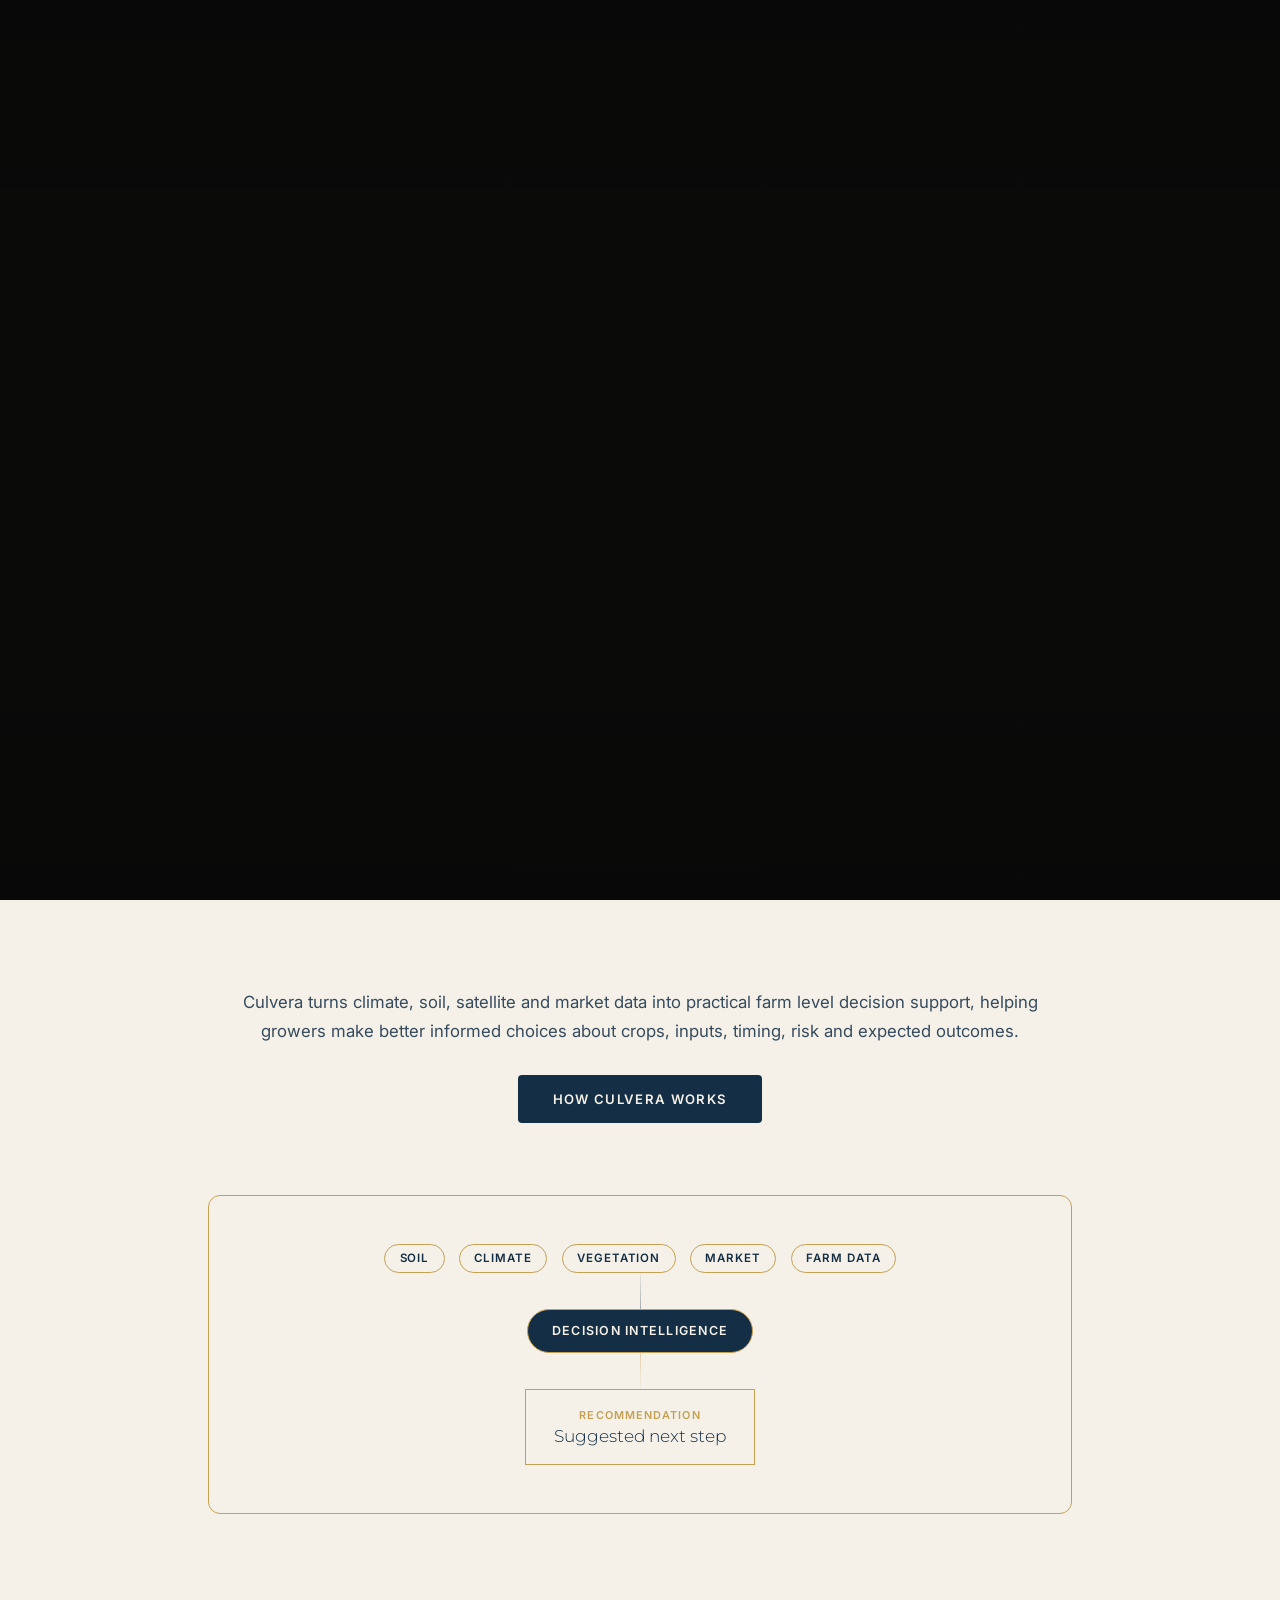
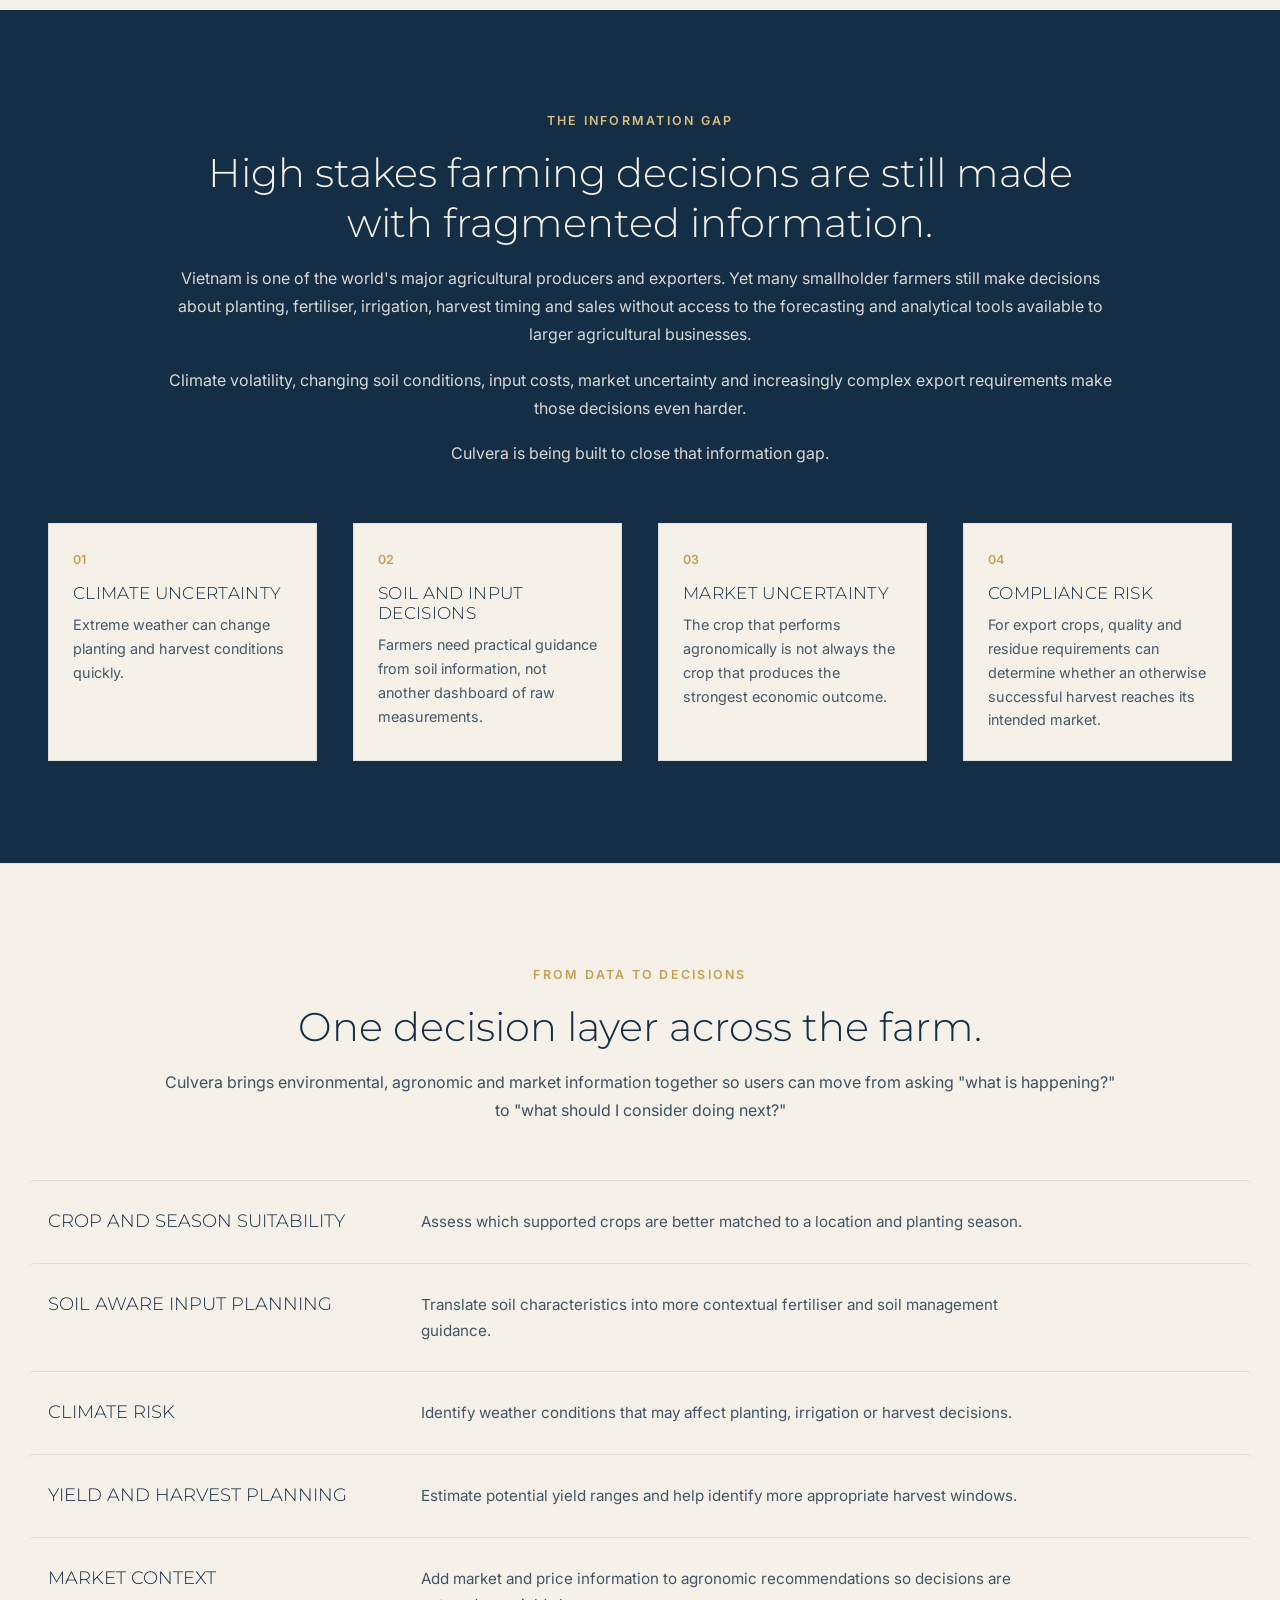
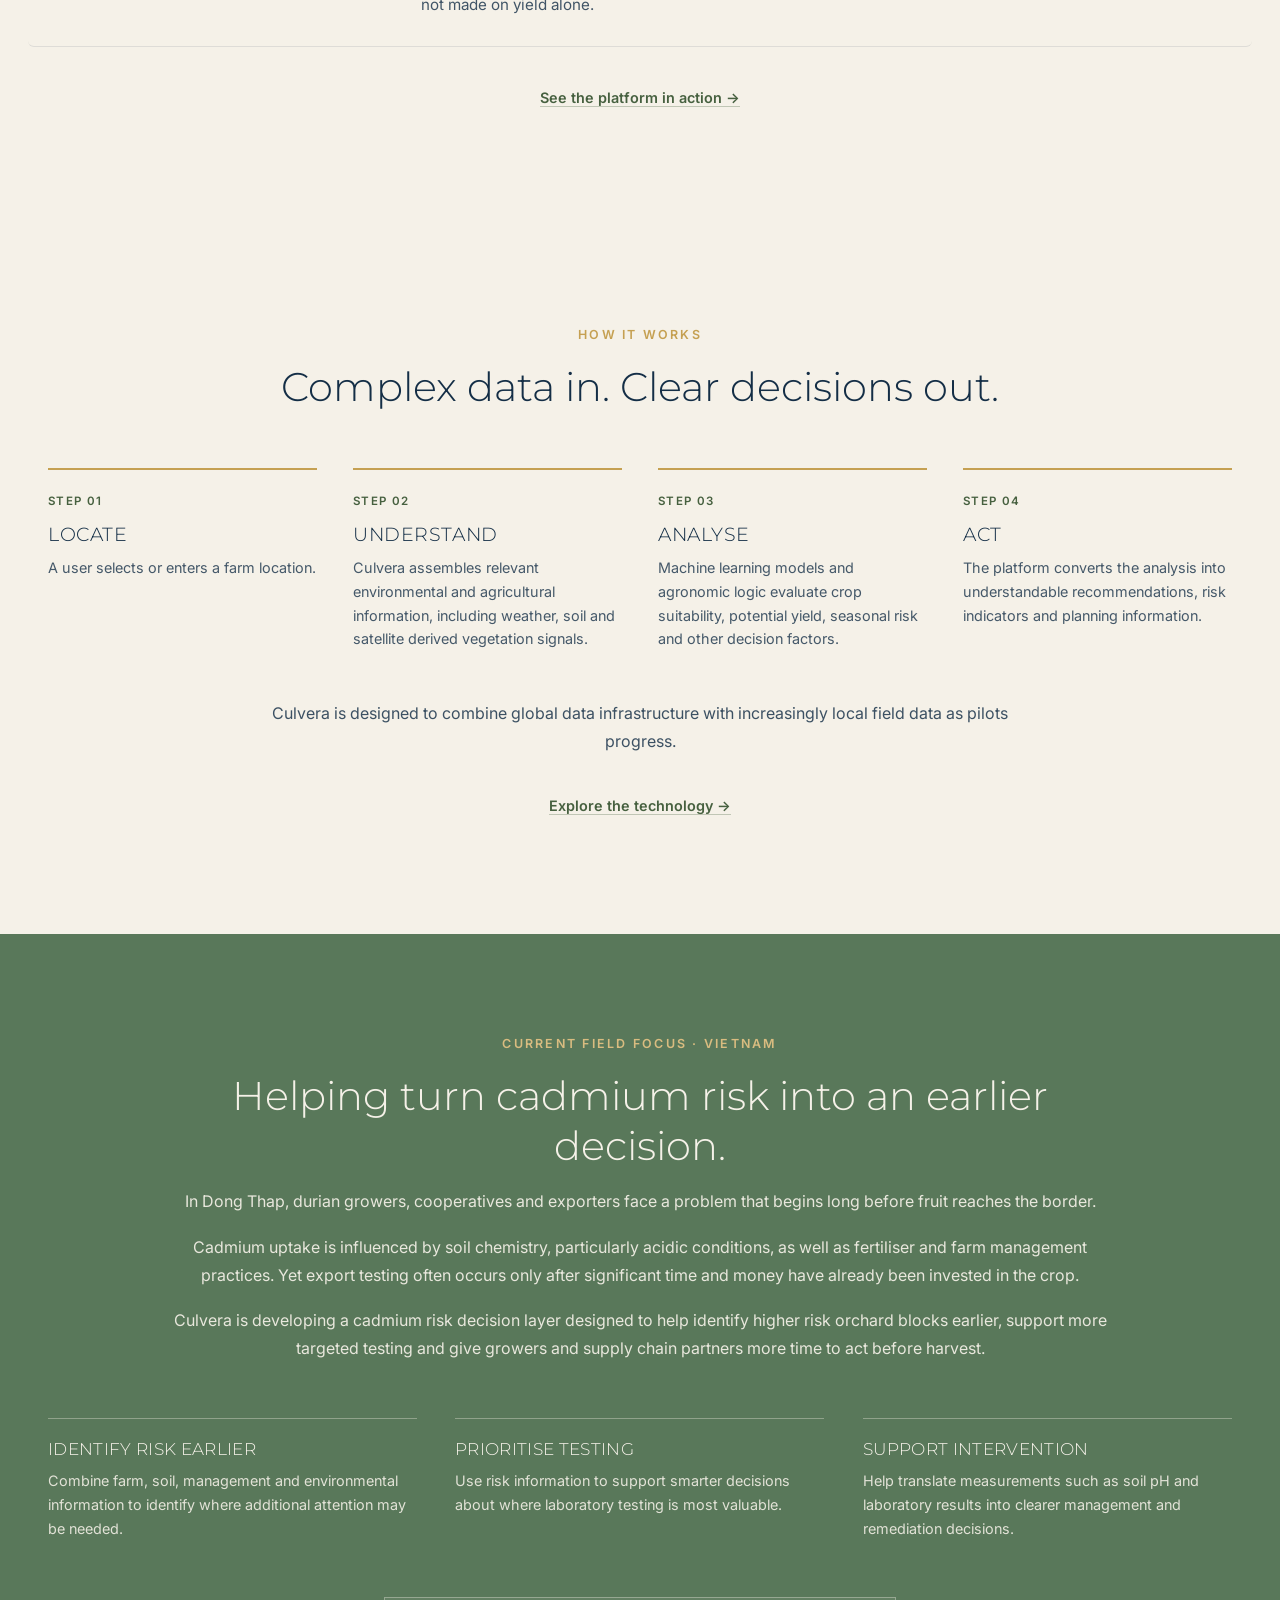
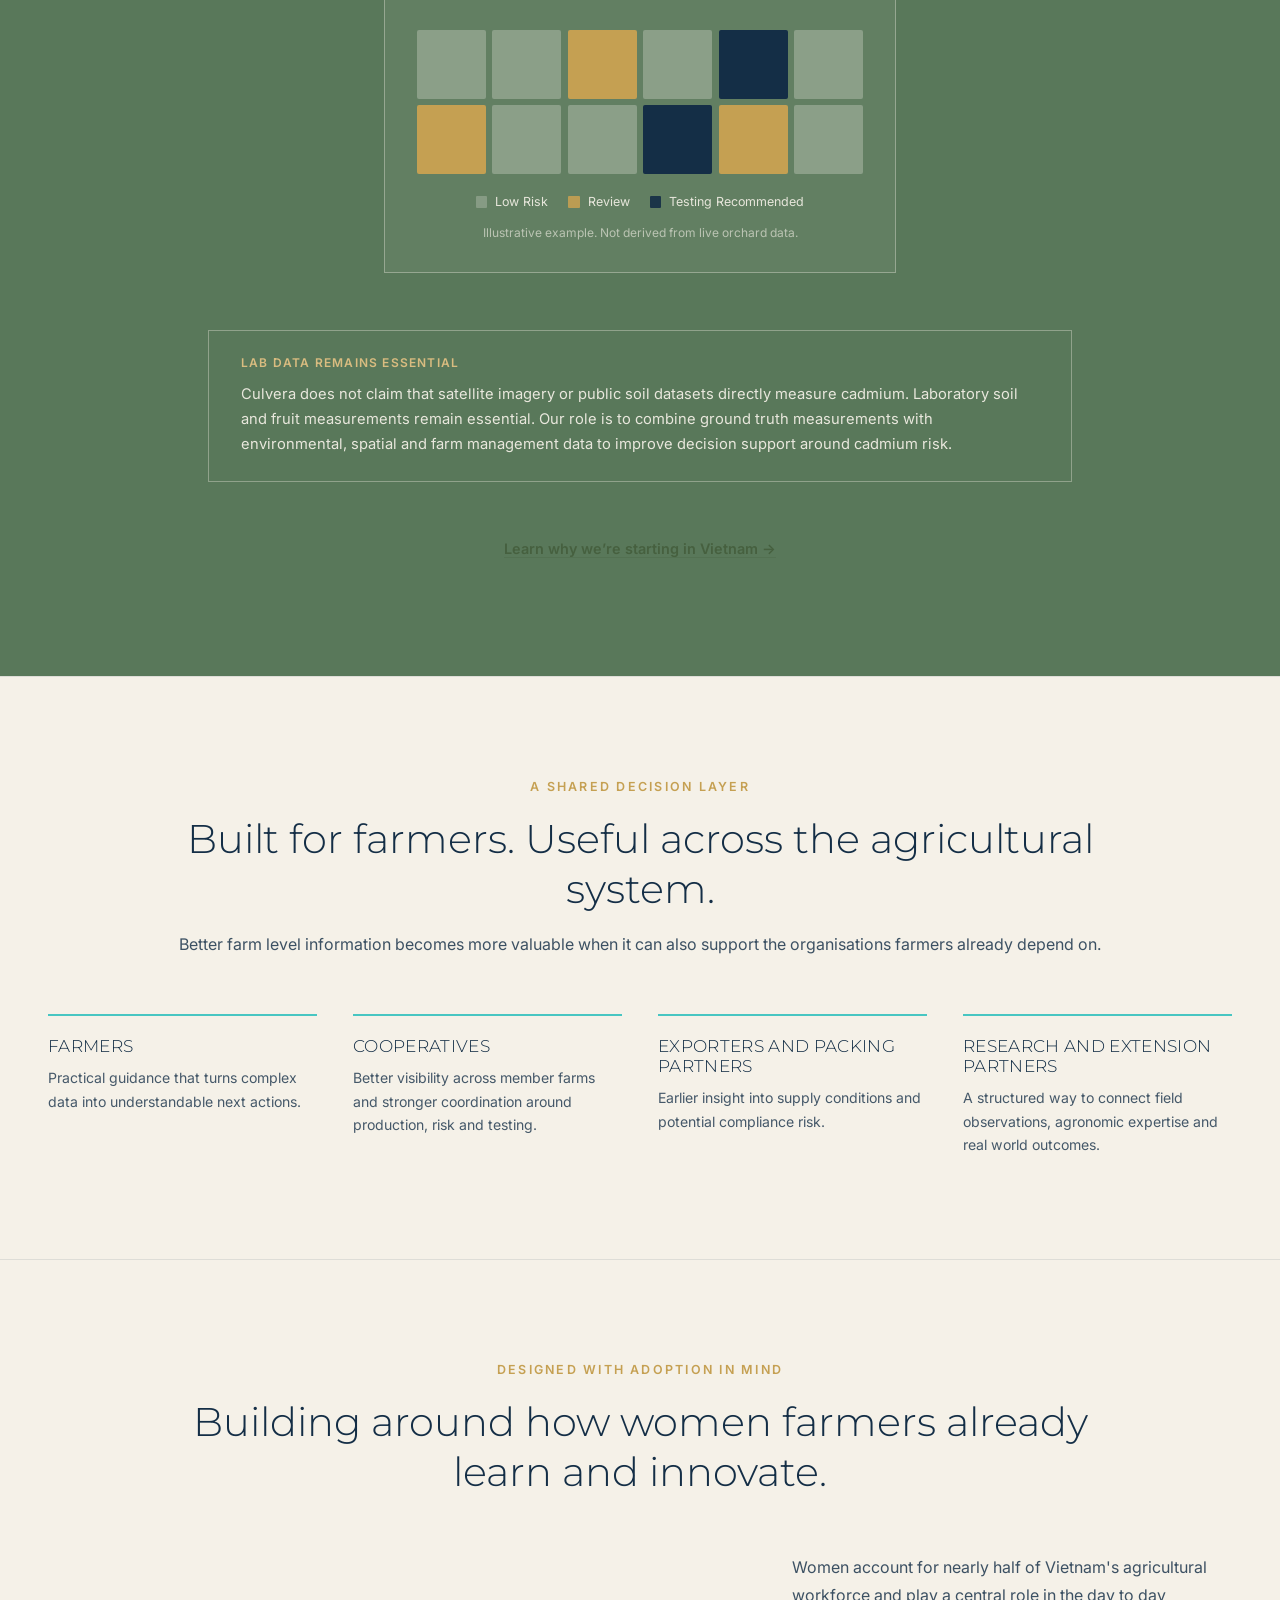
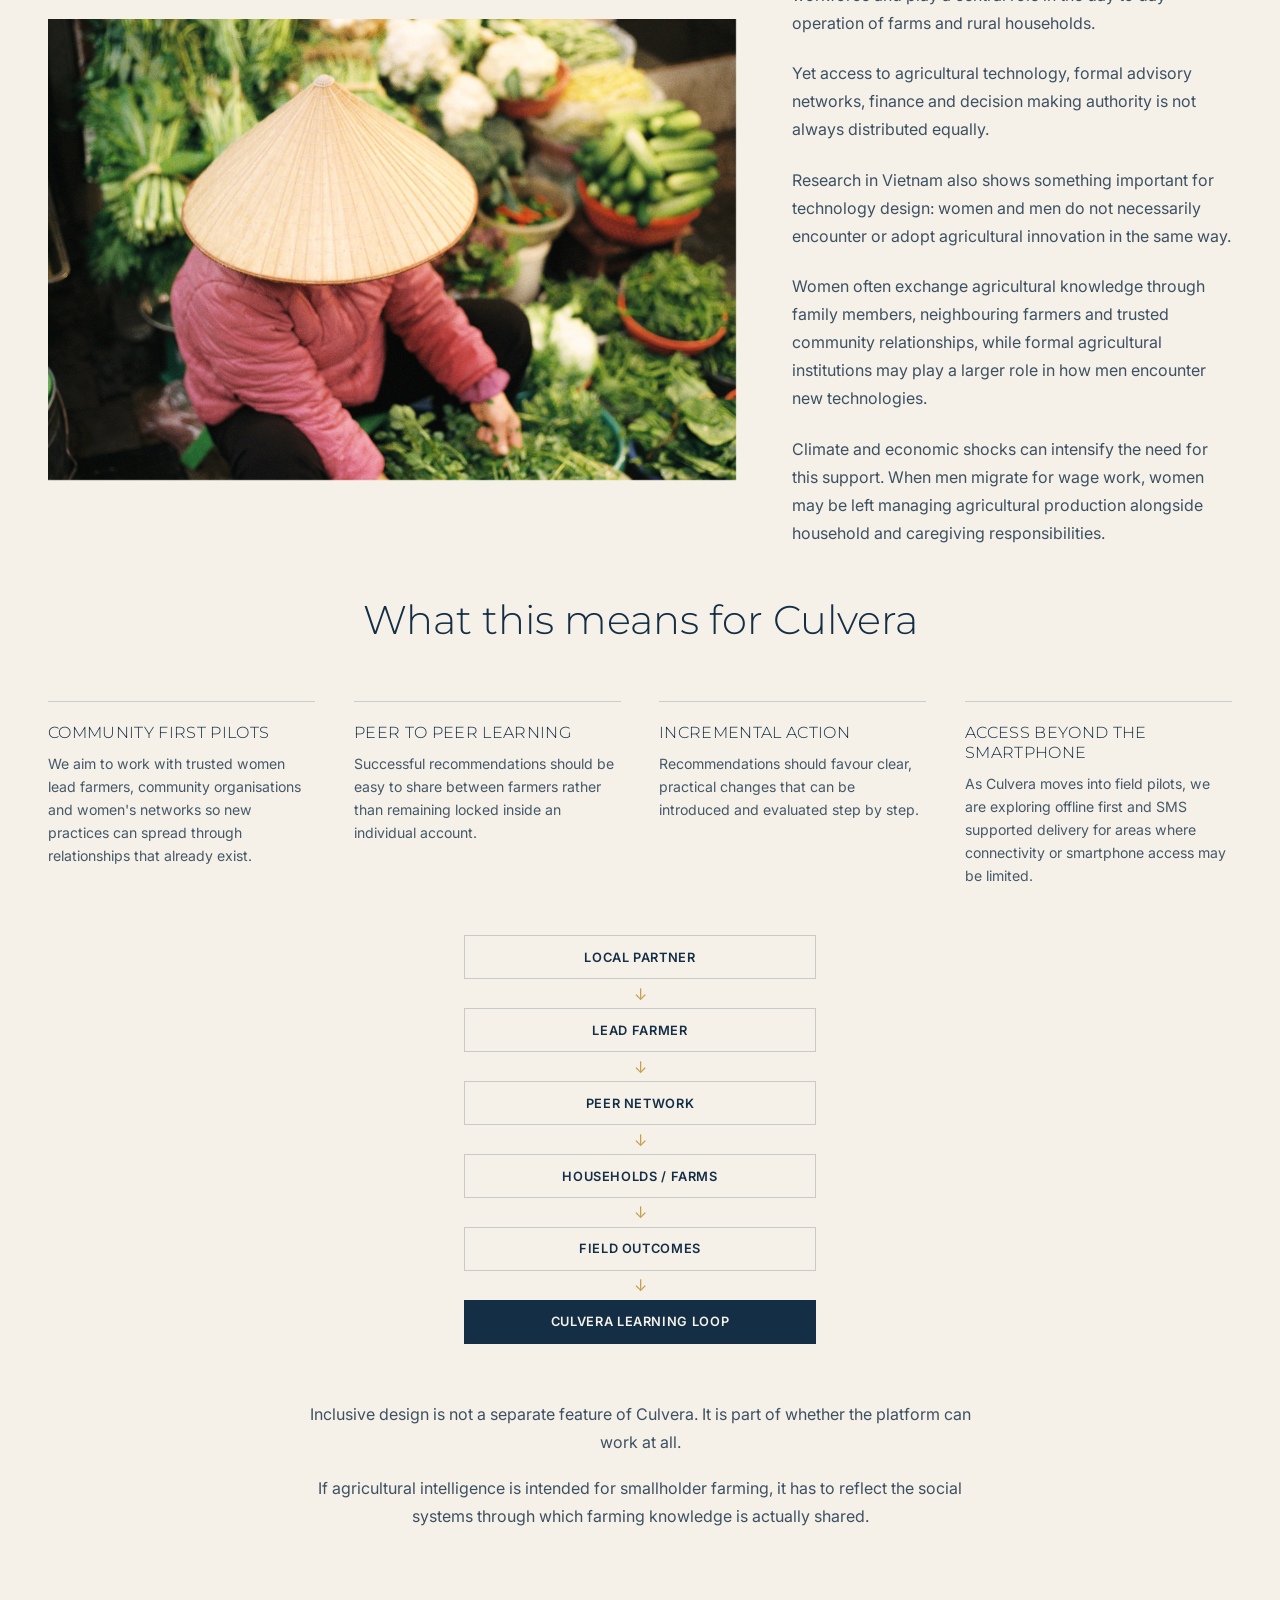
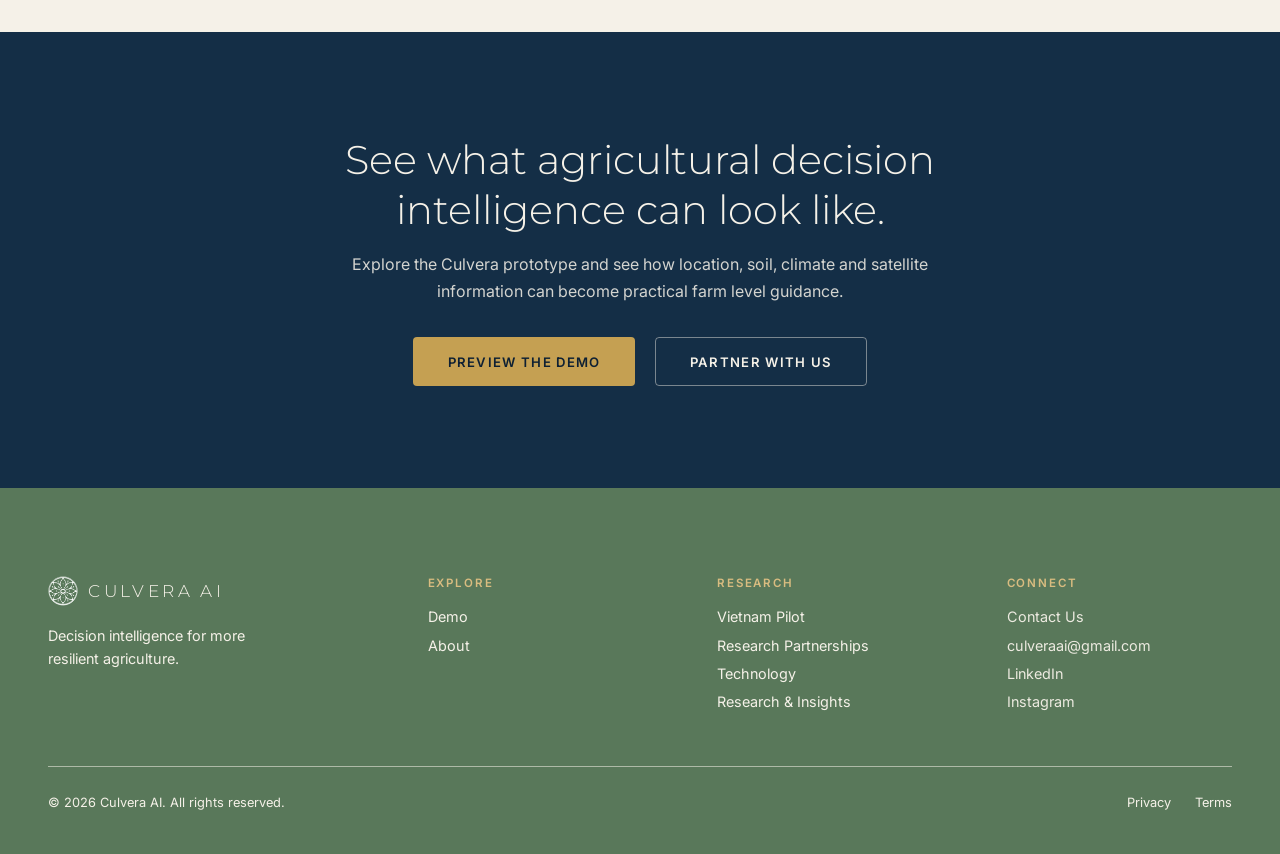
==== commit fa3dc75c: "Website review updates: Research & Insights, footer, legal pages - Footer: Explore / Research / Conn" ====
--- a/index.html
+++ b/index.html
@@ -57,7 +57,12 @@
         autoplay
         muted
         playsinline
+        webkit-playsinline
+        disablepictureinpicture
+        disableremoteplayback
         preload="auto"
+        aria-hidden="true"
+        tabindex="-1"
       >
         <source src="assets/video/hero-banner.mp4" type="video/mp4" />
       </video>
@@ -235,9 +240,8 @@
 
       <div class="section-inner site-section__followup">
         <p class="site-section__body">
-          Current prototype data sources include NASA POWER weather data, SoilGrids soil
-          information and Sentinel2 satellite imagery. Culvera is designed to combine global
-          data infrastructure with increasingly local field data as pilots progress.
+          Culvera is designed to combine global data infrastructure with increasingly local
+          field data as pilots progress.
         </p>
         <p class="site-section__cta">
           <a class="site-section__link" href="demo.html">Explore the technology &rarr;</a>
--- a/css/hero.css
+++ b/css/hero.css
@@ -38,6 +38,16 @@
   object-fit: cover;
   object-position: center;
   z-index: 0;
+}
+
+/* Never show native media chrome on the background video — in particular
+   the large play button iOS Safari overlays when autoplay is deferred. */
+.hero__video::-webkit-media-controls,
+.hero__video::-webkit-media-controls-panel,
+.hero__video::-webkit-media-controls-overlay-play-button,
+.hero__video::-webkit-media-controls-start-playback-button {
+  display: none !important;
+  -webkit-appearance: none;
 }
 
 /* Soft gradient so the centered wordmark / header stay legible over bright
--- a/css/about-sections.css
+++ b/css/about-sections.css
@@ -163,6 +163,14 @@
   }
 }
 
+/* Mobile only: centre the stacked photo within the content width. */
+@media (max-width: 560px) {
+  .why-vietnam__media {
+    margin-left: auto;
+    margin-right: auto;
+  }
+}
+
 /* ---------------------------------------------------------------------- */
 /* Our Goal                                                                 */
 /* ---------------------------------------------------------------------- */
@@ -322,6 +330,7 @@
   overflow: hidden;
   border-radius: 2px;
   margin-bottom: 1.5rem;
+  background: var(--color-ivory);
 }
 
 .founder-card__photo {
@@ -329,12 +338,13 @@
   aspect-ratio: 4 / 5;
   object-fit: cover;
   display: block;
+  transform: scale(var(--photo-scale, 1));
   transition: transform 480ms var(--ease-out-cinematic);
 }
 
 .founder-card:hover .founder-card__photo,
 .founder-card:focus-within .founder-card__photo {
-  transform: scale(1.05);
+  transform: scale(calc(var(--photo-scale, 1) * 1.05));
 }
 
 .founder-card__photo--placeholder {
@@ -379,6 +389,13 @@
   }
 }
 
+/* Mobile only: centre bios to match the centred names and photos. */
+@media (max-width: 560px) {
+  .founder-card__bio {
+    text-align: center;
+  }
+}
+
 /* ---------------------------------------------------------------------- */
 /* About page — minimal editorial intro (reuses .contact-hero visual       */
 /* language from css/contact.css, which about.html also links)             */
--- a/css/site-sections.css
+++ b/css/site-sections.css
@@ -220,6 +220,14 @@
   align-items: center;
   border: 1px solid var(--color-gold);
   border-radius: 12px;
+}
+
+/* Mobile only: pull the bordered diagram in from the screen edges. */
+@media (max-width: 560px) {
+  .data-convergence {
+    margin-left: 1.25rem;
+    margin-right: 1.25rem;
+  }
 }
 
 .data-convergence__inputs {
@@ -1096,18 +1104,6 @@
   margin: 0 0 1rem;
 }
 
-.app-preview__window {
-  border: 1px solid rgba(20, 46, 70, 0.15);
-  background: var(--color-ivory);
-  box-shadow: 0 30px 60px -30px rgba(20, 46, 70, 0.25);
-  transition: box-shadow var(--hover-duration) var(--ease-out-cinematic), transform var(--hover-duration) var(--ease-out-cinematic);
-}
-
-.app-preview__window:hover {
-  box-shadow: 0 40px 72px -30px rgba(20, 46, 70, 0.32);
-  transform: translateY(-3px);
-}
-
 .app-preview__row {
   transition: background var(--hover-duration) var(--ease-out-cinematic), padding-left var(--hover-duration) var(--ease-out-cinematic);
 }
@@ -1117,81 +1113,456 @@
   padding-left: 0.4rem;
 }
 
-.app-preview__titlebar {
+/* Map band — full width, sits above the results, not squeezed into a
+   sidebar column. */
+.demo-map-band {
+  height: min(26rem, 55vh);
+  min-height: 18rem;
+  border: 1px solid rgba(20, 46, 70, 0.15);
+  background: var(--color-sand);
+  margin: 0 0 clamp(2rem, 4vw, 3rem);
+}
+
+.demo-results {
+  display: flex;
+  flex-direction: column;
+  gap: clamp(2rem, 4vw, 3rem);
+}
+
+.demo-results__top {
+  display: flex;
+  flex-direction: column;
+  gap: 1.5rem;
+}
+
+.demo-results__grid {
+  display: grid;
+  grid-template-columns: repeat(3, minmax(0, 1fr));
+  gap: clamp(1.75rem, 3vw, 2.5rem);
+  padding-top: clamp(1.75rem, 3vw, 2.5rem);
+  border-top: 1px solid rgba(20, 46, 70, 0.1);
+}
+
+@media (max-width: 900px) {
+  .demo-results__grid {
+    grid-template-columns: 1fr;
+    gap: 2rem;
+  }
+}
+
+.demo-results__grid > div {
+  transition: transform var(--hover-duration) var(--ease-out-cinematic);
+}
+
+.demo-results__grid > div:hover {
+  transform: translateY(var(--hover-lift));
+}
+
+/* Panel content fades/rises in fresh every time it's replaced — initial
+   load, a tab switch, a new map click — instead of hard-cutting. Works
+   as a CSS animation (not a transition) so it replays on every fresh
+   DOM insertion without any JS timing tricks. */
+.demo-fade {
+  animation: demo-fade-in var(--reveal-duration) var(--ease-out-cinematic) forwards;
+}
+
+@keyframes demo-fade-in {
+  from {
+    opacity: 0;
+    transform: translateY(calc(var(--reveal-distance) * 0.5));
+  }
+  to {
+    opacity: 1;
+    transform: none;
+  }
+}
+
+/* Price sparkline: the line progressively reveals itself left to right
+   along its real trajectory (a stroke-dash draw, not a shape morph).
+   The start dot is there from the first frame; the end dot fades in
+   once the draw reaches it. */
+.demo-price polyline {
+  stroke-dasharray: 300;
+  stroke-dashoffset: 300;
+  animation: demo-draw-line 1890ms var(--ease-out-cinematic) forwards;
+  animation-delay: 150ms;
+}
+
+@keyframes demo-draw-line {
+  to {
+    stroke-dashoffset: 0;
+  }
+}
+
+.demo-price__end-dot {
+  opacity: 0;
+  animation: demo-fade-in 315ms var(--ease-out-cinematic) forwards;
+  animation-delay: 2040ms;
+}
+
+@media (prefers-reduced-motion: reduce) {
+  .demo-fade {
+    animation: none;
+  }
+  .demo-price polyline {
+    animation: none;
+    stroke-dashoffset: 0;
+  }
+  .demo-price__end-dot {
+    animation: none;
+    opacity: 1;
+  }
+  .demo-results__grid > div:hover {
+    transform: none;
+  }
+  .demo-timeline::before {
+    display: none;
+  }
+}
+
+.app-preview__group-title {
+  font-family: var(--font-nav);
+  font-size: 0.7rem;
+  font-weight: 600;
+  letter-spacing: 0.1em;
+  color: var(--color-field-green-deep);
+  margin: 0 0 0.6rem;
+}
+
+.app-preview__row {
+  display: flex;
+  align-items: baseline;
+  justify-content: space-between;
+  gap: 1rem;
+  font-family: var(--font-nav);
+  font-size: 0.88rem;
+  color: var(--color-navy);
+  padding: 0.4rem 0;
+  border-bottom: 1px solid rgba(20, 46, 70, 0.08);
+}
+
+.app-preview__row-label {
+  opacity: 0.6;
+}
+
+.app-preview__recommendation {
+  border-top: 2px solid var(--color-gold);
+  padding-top: 1.25rem;
+}
+
+.app-preview__recommendation-title {
+  font-family: var(--font-heading);
+  font-weight: 300;
+  font-size: 2rem;
+  color: var(--color-navy);
+  margin: 0 0 0.3rem;
+}
+
+.app-preview__recommendation-sub {
+  font-family: var(--font-nav);
+  font-size: 0.8rem;
+  color: var(--color-field-green-deep);
+  margin: 0 0 1.1rem;
+}
+
+/* ---------------------------------------------------------------------- */
+/* Demo results panel — hero stats, price sparkline, fertiliser/irrigation */
+/* timeline, harvest risk badges, crop tabs (demo.html — js/demo-map.js)   */
+/* ---------------------------------------------------------------------- */
+
+.context-strip {
+  display: flex;
+  flex-direction: column;
+}
+
+.demo-crop-tabs {
+  display: flex;
+  flex-wrap: wrap;
+  gap: 0.5rem;
+  margin: 0 0 1.25rem;
+}
+
+.demo-crop-tab {
+  font-family: var(--font-nav);
+  font-size: 0.78rem;
+  font-weight: 500;
+  letter-spacing: 0.02em;
+  color: var(--color-navy);
+  background: transparent;
+  border: 1px solid rgba(20, 46, 70, 0.25);
+  border-radius: 999px;
+  padding: 0.4rem 0.9rem;
+  cursor: pointer;
+  transition: background var(--hover-duration) var(--ease-out-cinematic), color var(--hover-duration) var(--ease-out-cinematic), border-color var(--hover-duration) var(--ease-out-cinematic);
+}
+
+.demo-crop-tab:hover {
+  border-color: var(--color-gold);
+}
+
+.demo-crop-tab.is-active {
+  background: var(--color-navy);
+  border-color: var(--color-navy);
+  color: var(--color-ivory);
+}
+
+.demo-stat-row {
+  display: flex;
+  flex-wrap: wrap;
+}
+
+.demo-stat {
+  flex: 1 1 0;
+  min-width: 6.5rem;
+  padding-right: 1rem;
+}
+
+.demo-stat + .demo-stat {
+  border-left: 1px solid rgba(20, 46, 70, 0.1);
+  padding-left: 1rem;
+}
+
+.demo-stat__label {
+  font-family: var(--font-nav);
+  font-size: 0.65rem;
+  font-weight: 600;
+  letter-spacing: 0.08em;
+  text-transform: uppercase;
+  color: var(--color-navy);
+  opacity: 0.55;
+  margin: 0 0 0.4rem;
+}
+
+.demo-stat__value {
+  font-family: var(--font-nav);
+  font-weight: 600;
+  font-size: 1.2rem;
+  color: var(--color-navy);
+  margin: 0;
+}
+
+.demo-price {
   display: flex;
   align-items: center;
-  gap: 0.4rem;
-  padding: 0.75rem 1rem;
-  border-bottom: 1px solid rgba(20, 46, 70, 0.1);
-}
-
-.app-preview__dot {
+  gap: 1.1rem;
+}
+
+.demo-price__values {
+  display: flex;
+  flex-direction: column;
+  gap: 0.15rem;
+  min-width: 5.5rem;
+}
+
+.demo-price__value {
+  font-family: var(--font-nav);
+  font-size: 0.92rem;
+  font-weight: 600;
+  color: var(--color-navy);
+}
+
+.demo-price__caption {
+  font-family: var(--font-nav);
+  font-size: 0.68rem;
+  color: var(--color-navy);
+  opacity: 0.5;
+}
+
+.demo-price__trend {
+  font-family: var(--font-nav);
+  font-size: 0.68rem;
+  font-weight: 600;
+  letter-spacing: 0.08em;
+  text-transform: uppercase;
+  color: var(--color-field-green-deep);
+  margin-top: 0.4rem;
+  display: block;
+}
+
+.demo-price__trend--falling {
+  color: #8a3b2e;
+}
+
+.demo-timeline {
+  display: flex;
+  flex-direction: column;
+  position: relative;
+}
+
+/* A soft highlight travels down the connector line on a slow, gentle
+   loop — reads as "irrigation flowing down" rather than a UI effect.
+   Aligned to sit directly over the timeline items' border-left. */
+.demo-timeline::before {
+  content: "";
+  position: absolute;
+  left: -1px;
+  width: 2px;
+  height: 3.5rem;
+  background: linear-gradient(to bottom, transparent, var(--color-gold), transparent);
+  opacity: 0;
+  pointer-events: none;
+  animation: demo-timeline-flow 4.5s linear infinite;
+}
+
+@keyframes demo-timeline-flow {
+  0% {
+    /* Bar is 3.5rem tall — keep top in [0, 100% - 3.5rem] so it never
+       extends past the timeline's own top or bottom edge. */
+    top: 0;
+    opacity: 0;
+  }
+  12% {
+    opacity: 0.5;
+  }
+  88% {
+    opacity: 0.5;
+  }
+  100% {
+    top: calc(100% - 3.5rem);
+    opacity: 0;
+  }
+}
+
+.demo-timeline__item {
+  position: relative;
+  padding: 0 0 1rem 1.4rem;
+  border-left: 1px solid rgba(20, 46, 70, 0.14);
+}
+
+.demo-timeline__item:last-child {
+  border-left-color: transparent;
+  padding-bottom: 0;
+}
+
+.demo-timeline__dot {
+  position: absolute;
+  left: -0.32rem;
+  top: 0.15rem;
   width: 0.55rem;
   height: 0.55rem;
   border-radius: 50%;
-  background: rgba(20, 46, 70, 0.15);
-}
-
-.app-preview__body {
-  display: grid;
-  grid-template-columns: minmax(0, 1.1fr) minmax(0, 1fr);
-}
-
-.app-preview__map {
-  min-height: 22rem;
-  border-right: 1px solid rgba(20, 46, 70, 0.1);
-}
-
-.app-preview__panel {
-  padding: clamp(1.5rem, 3vw, 2rem);
-  display: flex;
-  flex-direction: column;
-  gap: 1.5rem;
-}
-
-.app-preview__group-title {
-  font-family: var(--font-nav);
-  font-size: 0.7rem;
-  font-weight: 600;
-  letter-spacing: 0.1em;
+  background: var(--color-ivory);
+  border: 2px solid var(--color-gold);
+}
+
+.demo-timeline__timing {
+  font-family: var(--font-nav);
+  font-size: 0.68rem;
+  font-weight: 600;
+  letter-spacing: 0.06em;
+  text-transform: uppercase;
   color: var(--color-field-green-deep);
-  margin: 0 0 0.6rem;
-}
-
-.app-preview__row {
+  margin: 0 0 0.2rem;
+}
+
+.demo-timeline__npk {
+  font-family: var(--font-nav);
+  font-size: 0.86rem;
+  font-weight: 600;
+  color: var(--color-navy);
+  margin: 0 0 0.2rem;
+}
+
+.demo-timeline__method {
+  font-family: var(--font-nav);
+  font-size: 0.78rem;
+  color: var(--color-navy);
+  opacity: 0.65;
+  line-height: 1.4;
+  margin: 0;
+}
+
+.demo-harvest__row {
   display: flex;
   align-items: baseline;
   justify-content: space-between;
-  gap: 1rem;
-  font-family: var(--font-nav);
-  font-size: 0.88rem;
-  color: var(--color-navy);
-  padding: 0.4rem 0;
-  border-bottom: 1px solid rgba(20, 46, 70, 0.08);
-}
-
-.app-preview__row-label {
+  gap: 0.75rem;
+}
+
+.demo-harvest__date {
+  font-family: var(--font-nav);
+  font-size: 0.95rem;
+  font-weight: 600;
+  color: var(--color-navy);
+}
+
+.demo-risk-pills {
+  display: flex;
+  flex-direction: column;
+  gap: 0.55rem;
+  margin-top: 0.6rem;
+}
+
+.demo-pill {
+  display: inline-flex;
+  align-self: flex-start;
+  border-radius: 999px;
+  padding: 0.25rem 0.75rem;
+  font-family: var(--font-nav);
+  font-size: 0.72rem;
+  font-weight: 600;
+  letter-spacing: 0.02em;
+}
+
+.demo-pill--high {
+  color: #8a3b2e;
+  background: rgba(138, 59, 46, 0.08);
+  border: 1px solid rgba(138, 59, 46, 0.35);
+}
+
+.demo-pill--medium {
+  color: #8a5a1f;
+  background: rgba(197, 160, 82, 0.12);
+  border: 1px solid rgba(197, 160, 82, 0.35);
+}
+
+.demo-pill--low {
+  color: var(--color-field-green-deep);
+  background: rgba(89, 120, 90, 0.1);
+  border: 1px solid rgba(89, 120, 90, 0.3);
+}
+
+.demo-risk-action {
+  font-family: var(--font-nav);
+  font-size: 0.76rem;
+  color: var(--color-navy);
   opacity: 0.6;
-}
-
-.app-preview__recommendation {
-  border-top: 2px solid var(--color-gold);
-  padding-top: 1.25rem;
-}
-
-.app-preview__recommendation-title {
-  font-family: var(--font-heading);
-  font-weight: 300;
-  font-size: 1.3rem;
-  color: var(--color-navy);
-  margin: 0 0 0.35rem;
-}
-
-.app-preview__recommendation-sub {
-  font-family: var(--font-nav);
-  font-size: 0.8rem;
-  color: var(--color-field-green-deep);
-  margin: 0 0 1rem;
+  line-height: 1.5;
+  margin: 0.25rem 0 0;
+}
+
+.demo-notes {
+  display: flex;
+  flex-direction: column;
+  gap: 0.4rem;
+  padding-top: 0.25rem;
+  border-top: 1px solid rgba(20, 46, 70, 0.08);
+}
+
+.demo-note {
+  font-family: var(--font-nav);
+  font-size: 0.78rem;
+  color: var(--color-navy);
+  opacity: 0.6;
+  line-height: 1.55;
+  margin: 0;
+}
+
+.demo-note b {
+  opacity: 1;
+  font-weight: 600;
+}
+
+@media (max-width: 500px) {
+  .demo-stat {
+    min-width: 45%;
+    flex: 1 1 45%;
+    margin-bottom: 0.75rem;
+  }
+  .demo-stat:nth-child(odd) {
+    border-left: none;
+    padding-left: 0;
+  }
 }
 
 .app-preview__note {
@@ -1205,14 +1576,54 @@
   opacity: 0.6;
 }
 
-@media (max-width: 800px) {
-  .app-preview__body {
-    grid-template-columns: 1fr;
-  }
-  .app-preview__map {
-    border-right: none;
-    border-bottom: 1px solid rgba(20, 46, 70, 0.1);
+@media (max-width: 600px) {
+  .demo-map-band {
+    height: 18rem;
     min-height: 14rem;
+  }
+}
+
+.demo-panel__state {
+  font-family: var(--font-nav);
+  font-size: 0.88rem;
+  color: var(--color-navy);
+  line-height: 1.6;
+}
+
+.demo-panel__state--empty p:last-child {
+  opacity: 0.65;
+}
+
+.demo-panel__state--loading {
+  display: flex;
+  align-items: center;
+  gap: 0.75rem;
+  opacity: 0.75;
+}
+
+.demo-panel__spinner {
+  width: 1rem;
+  height: 1rem;
+  flex: none;
+  border-radius: 50%;
+  border: 2px solid rgba(20, 46, 70, 0.15);
+  border-top-color: var(--color-gold);
+  animation: demo-spin 0.8s linear infinite;
+}
+
+@keyframes demo-spin {
+  to {
+    transform: rotate(360deg);
+  }
+}
+
+.demo-panel__state--error {
+  color: #8a3b2e;
+}
+
+@media (prefers-reduced-motion: reduce) {
+  .demo-panel__spinner {
+    animation: none;
   }
 }
 
@@ -1231,62 +1642,6 @@
   color: var(--color-navy);
   opacity: 0.55;
 }
-
-/* ---------------------------------------------------------------------- */
-/* "Inside the prototype" — the five data-source/method items              */
-/* ---------------------------------------------------------------------- */
-
-.prototype-details {
-  max-width: 48rem;
-  margin: 0 auto;
-  padding: 0 clamp(1.5rem, 4vw, 3rem);
-}
-
-.prototype-details__body {
-  display: grid;
-  gap: 1.5rem;
-}
-
-.prototype-details__item {
-  display: grid;
-  grid-template-columns: minmax(0, 0.35fr) minmax(0, 1fr);
-  gap: 1rem;
-  transition: transform var(--hover-duration) var(--ease-out-cinematic);
-}
-
-.prototype-details__item:hover {
-  transform: translateX(6px);
-}
-
-.prototype-details__item-title {
-  font-family: var(--font-nav);
-  font-size: 0.78rem;
-  font-weight: 600;
-  letter-spacing: 0.06em;
-  color: var(--color-field-green-deep);
-  margin: 0;
-}
-
-.prototype-details__item-body {
-  font-family: var(--font-nav);
-  font-size: 0.85rem;
-  line-height: 1.6;
-  color: var(--color-navy);
-  opacity: 0.78;
-  margin: 0;
-}
-
-@media (max-width: 560px) {
-  .prototype-details__item {
-    grid-template-columns: 1fr;
-    gap: 0.3rem;
-  }
-}
-
-/* Reduced motion: the hero's own intro timing already has a dedicated
-   reduced-motion path (see css/variables.css + js/hero.js). Everything in
-   this file is a simple hover/fade under 250ms, which is left as-is under
-   reduced motion rather than blanket-disabled, matching modal.css. */
 
 /* ---------------------------------------------------------------------- */
 /* Editorial photography — real photos (as opposed to .media-frame         */
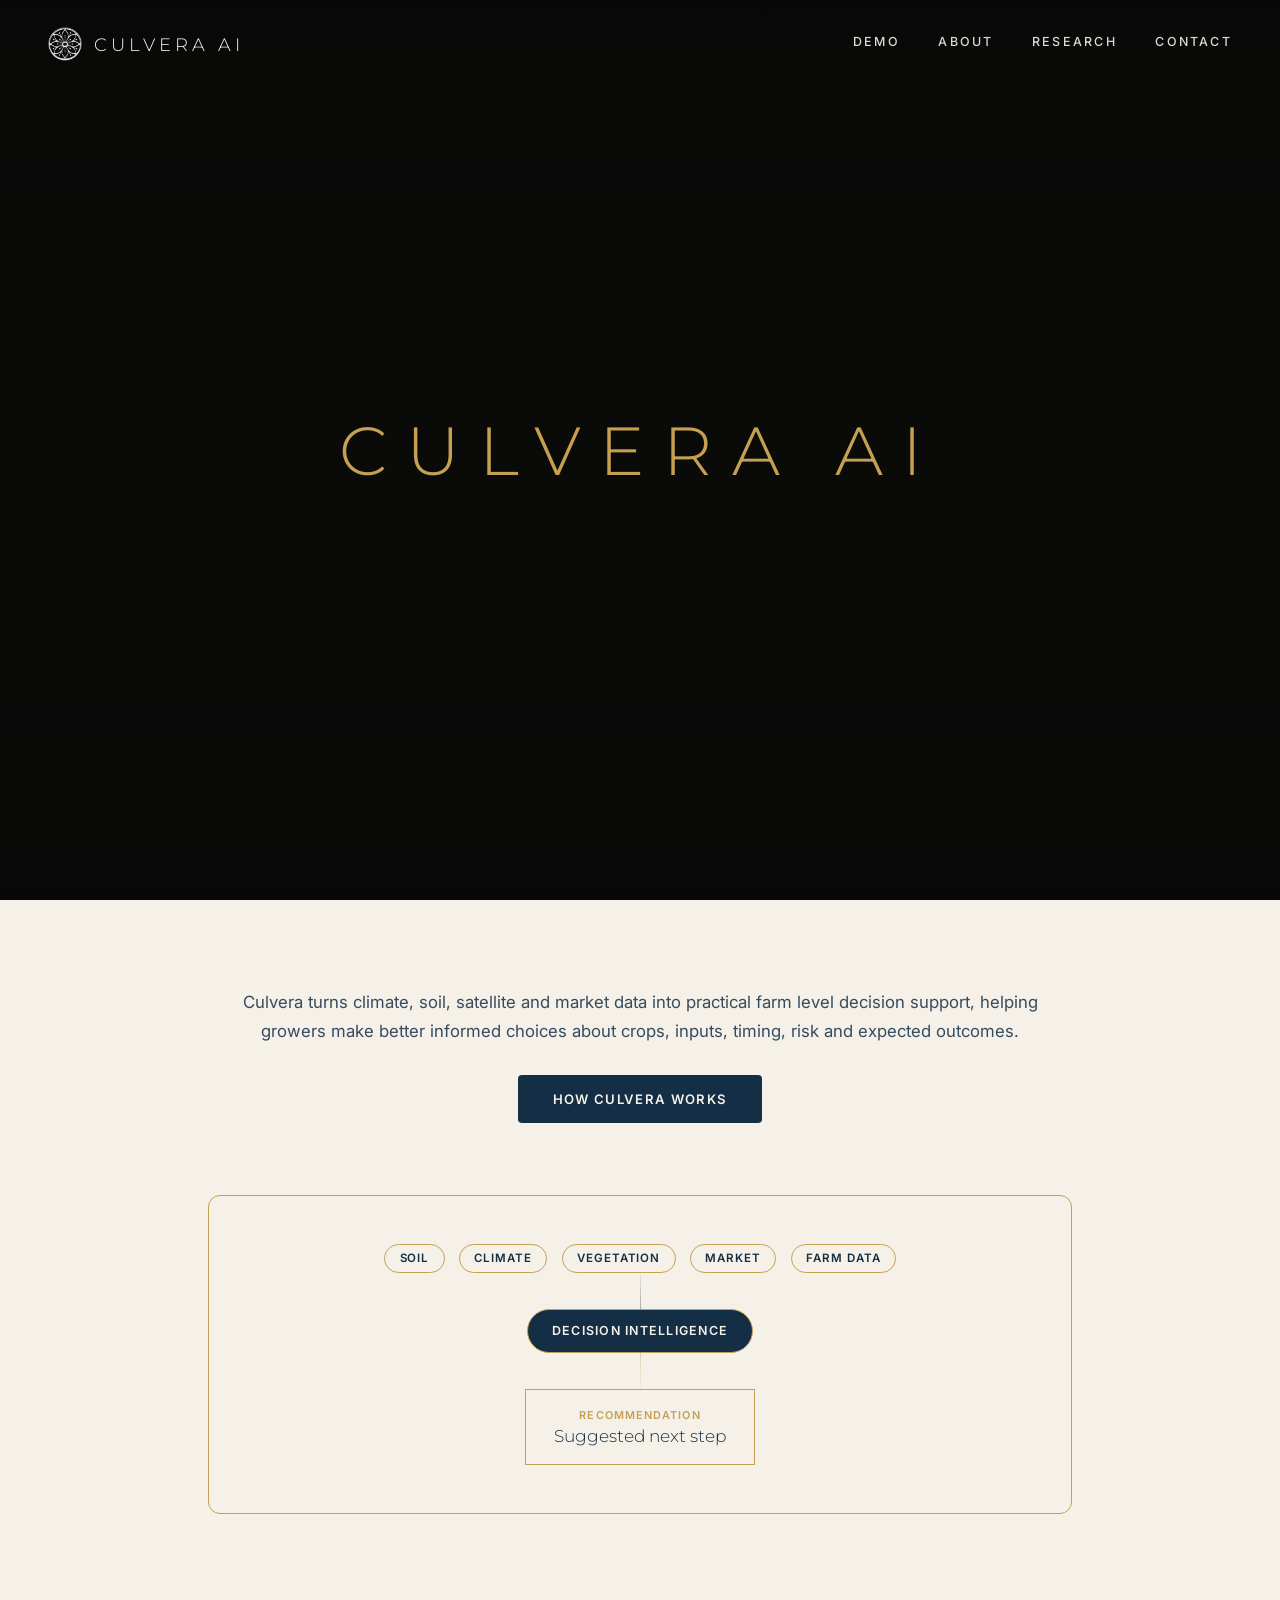
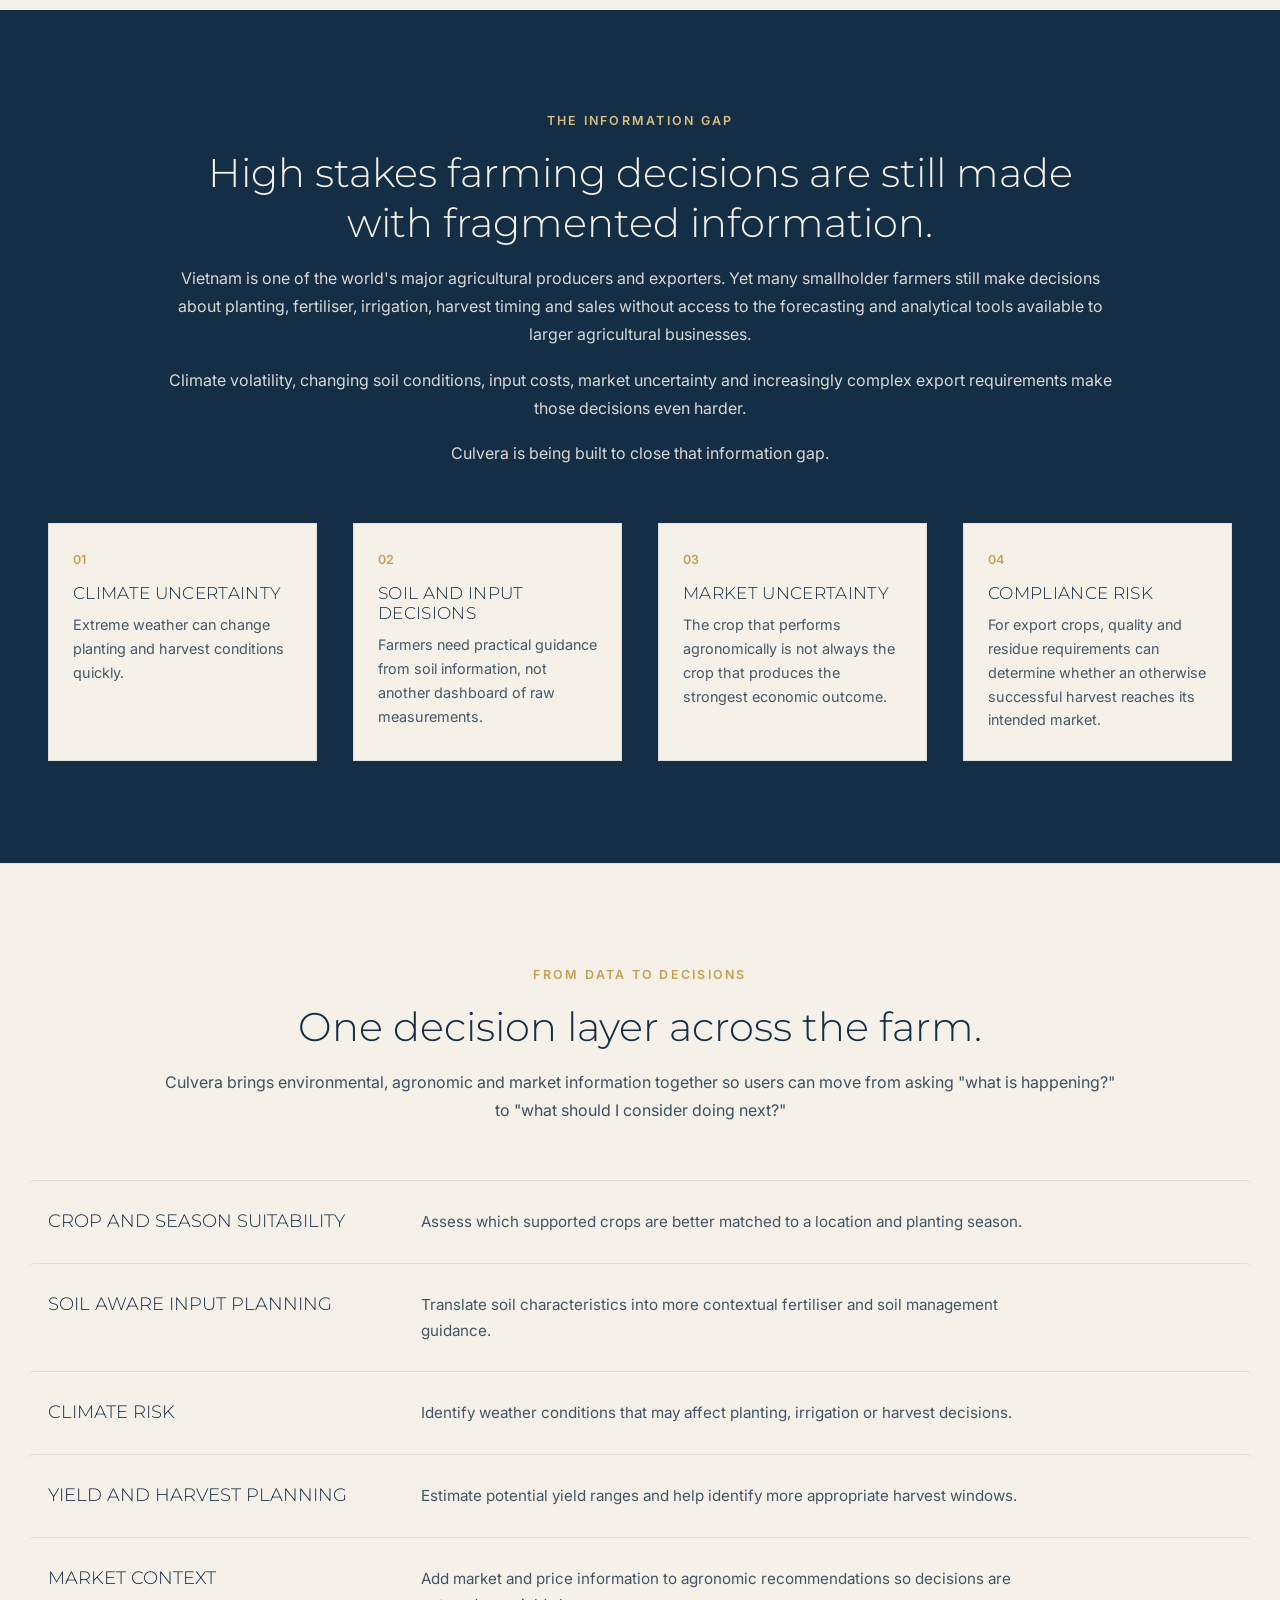
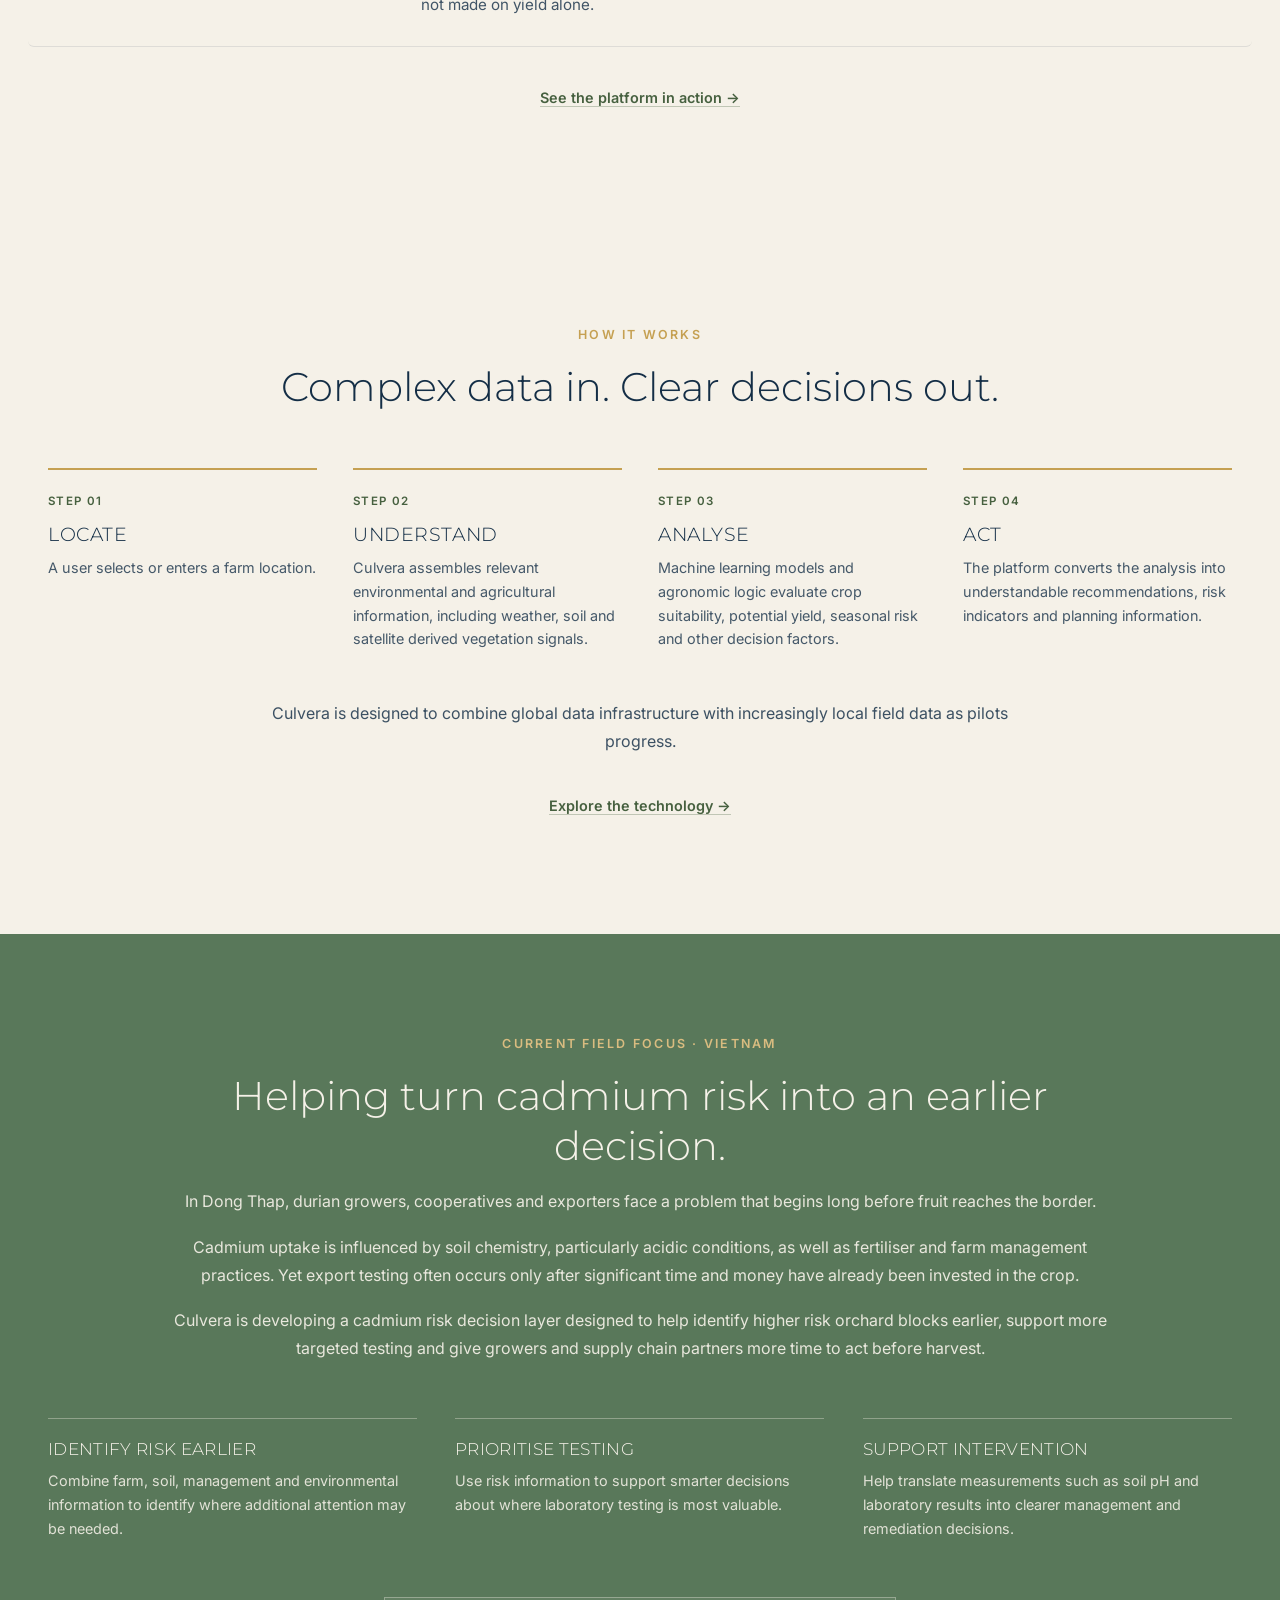
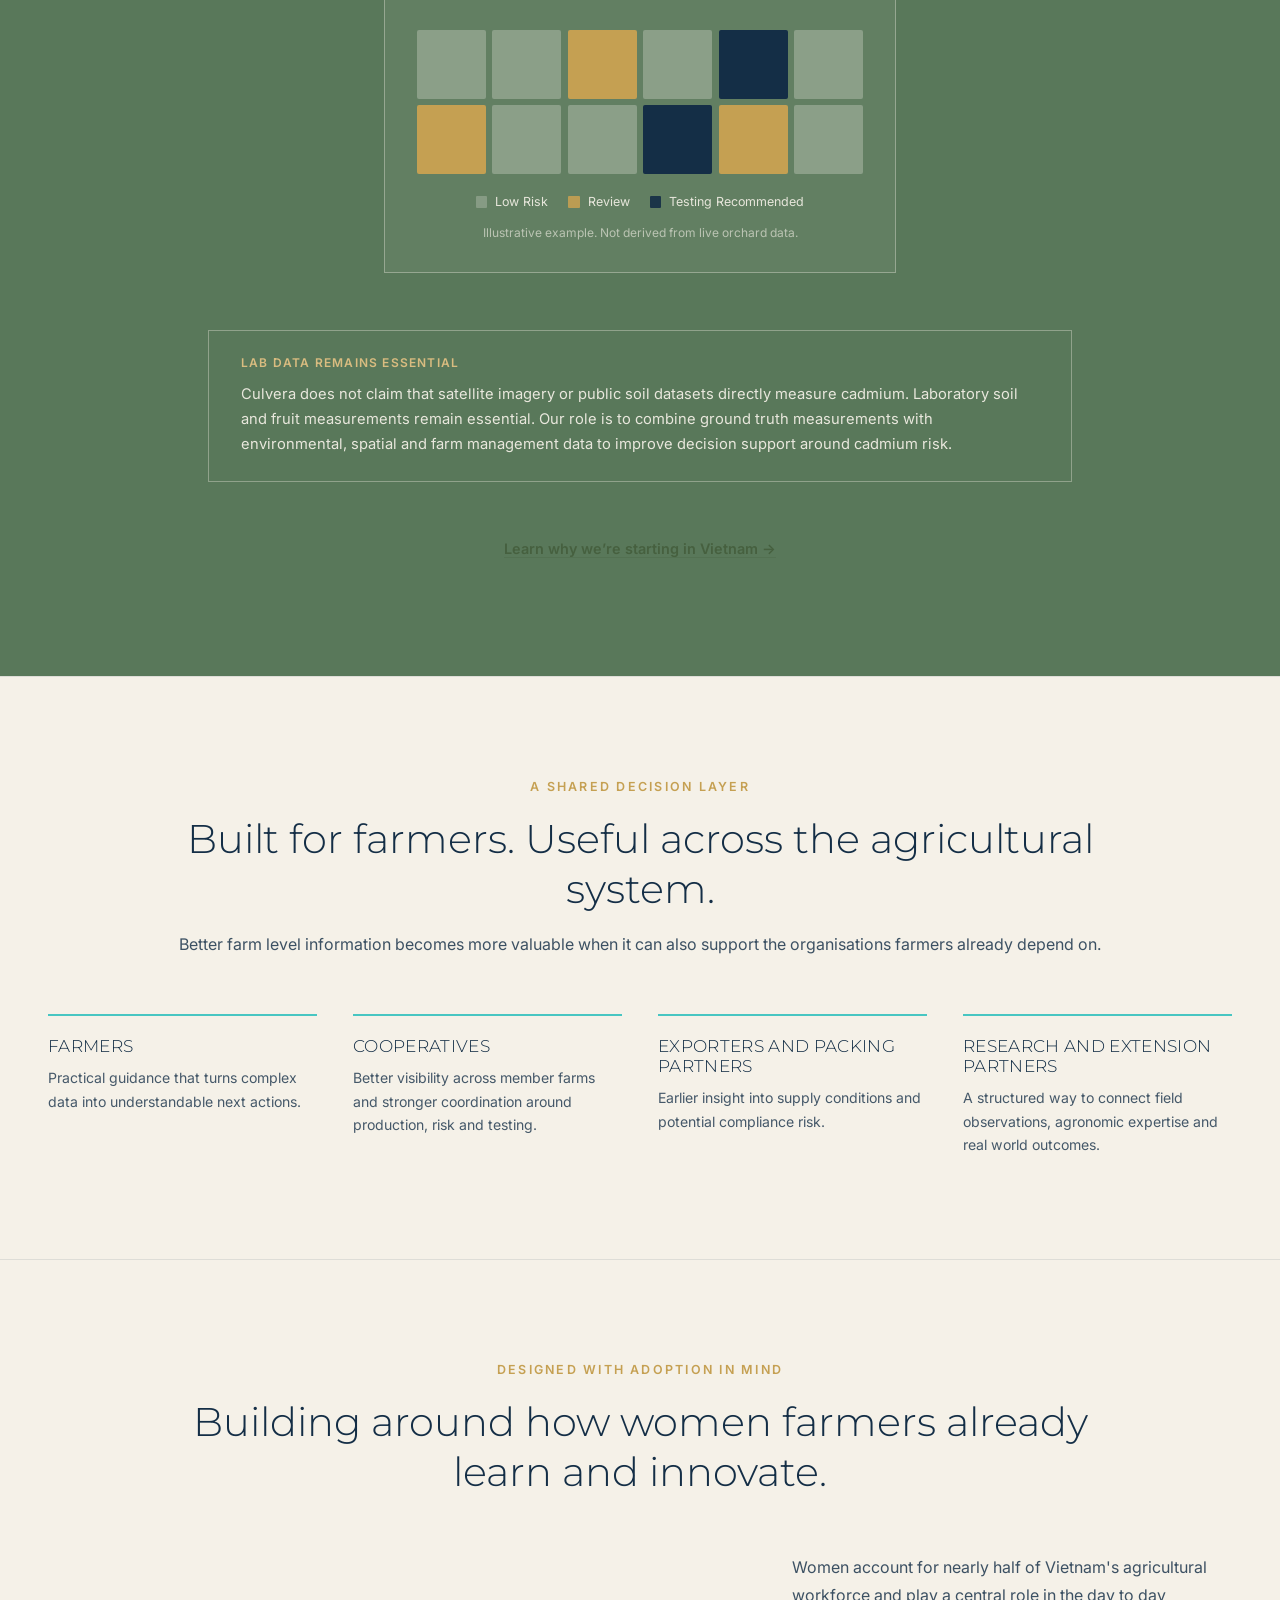
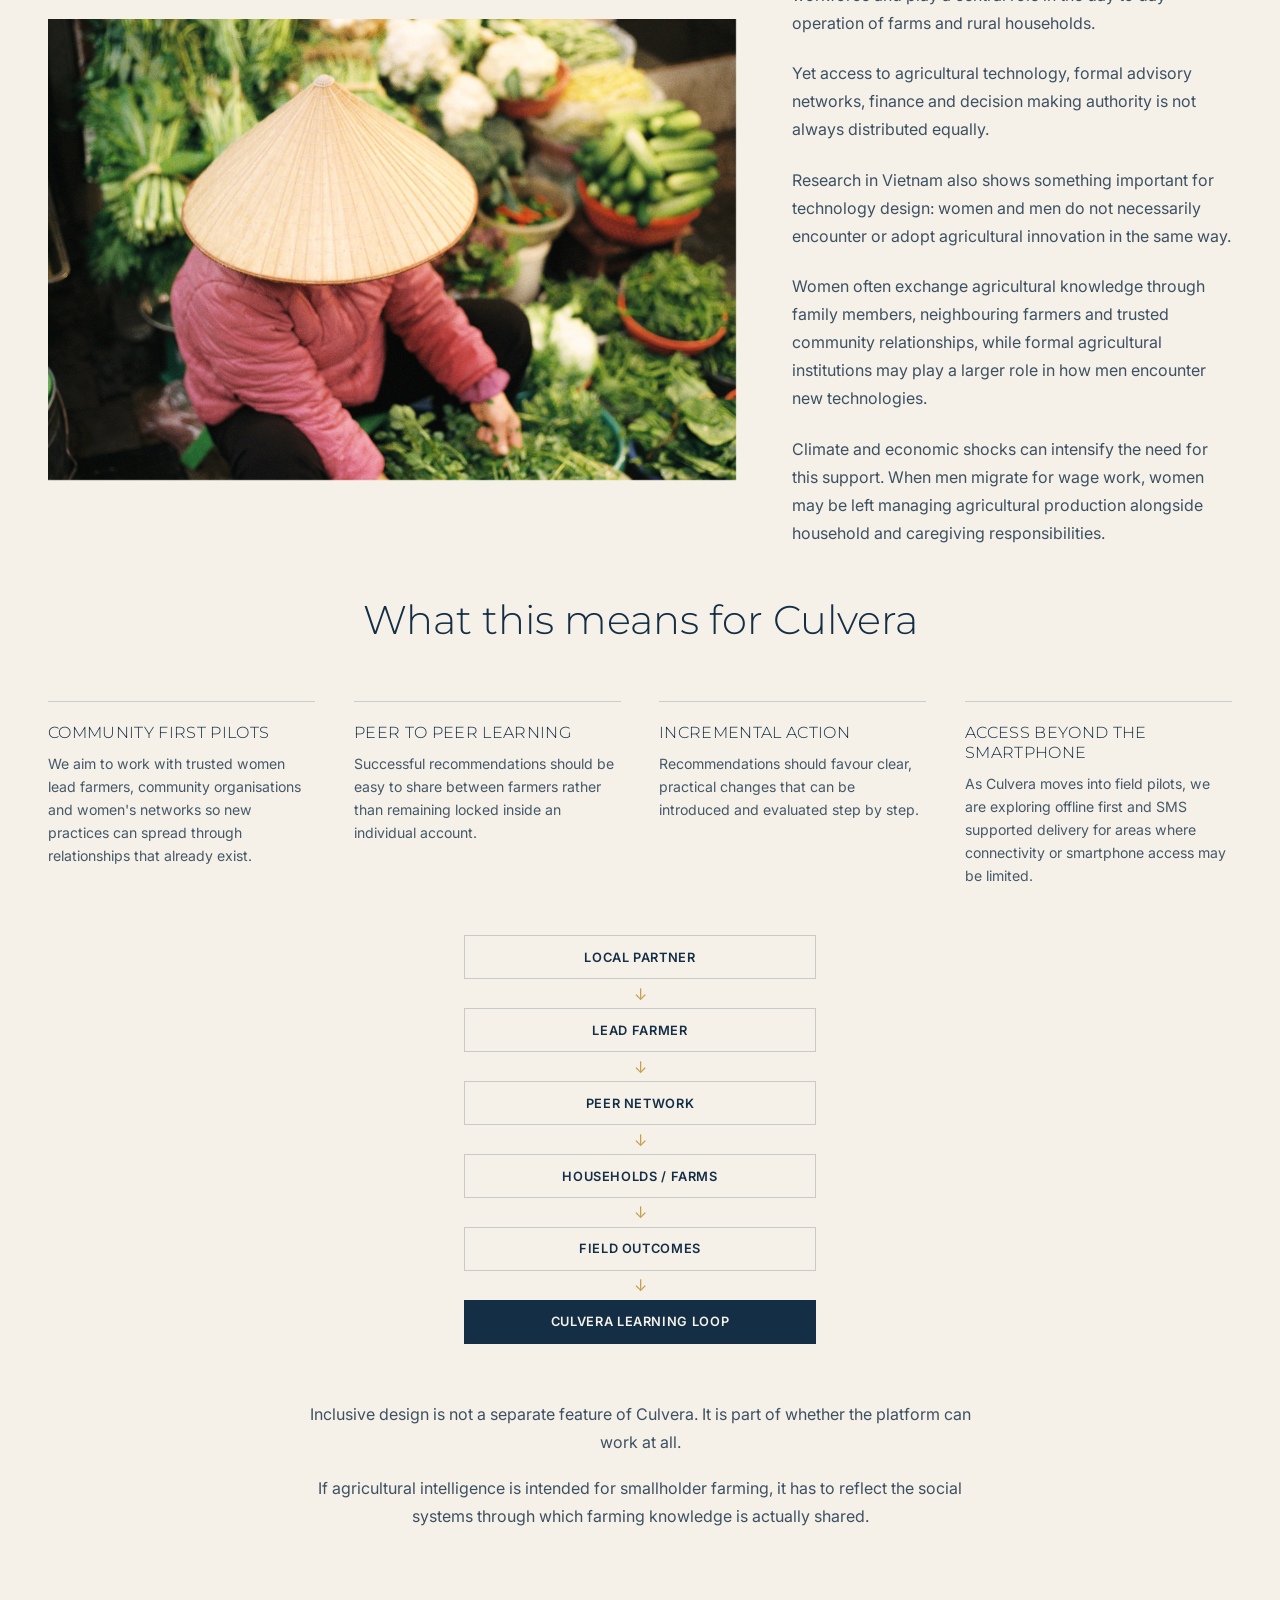
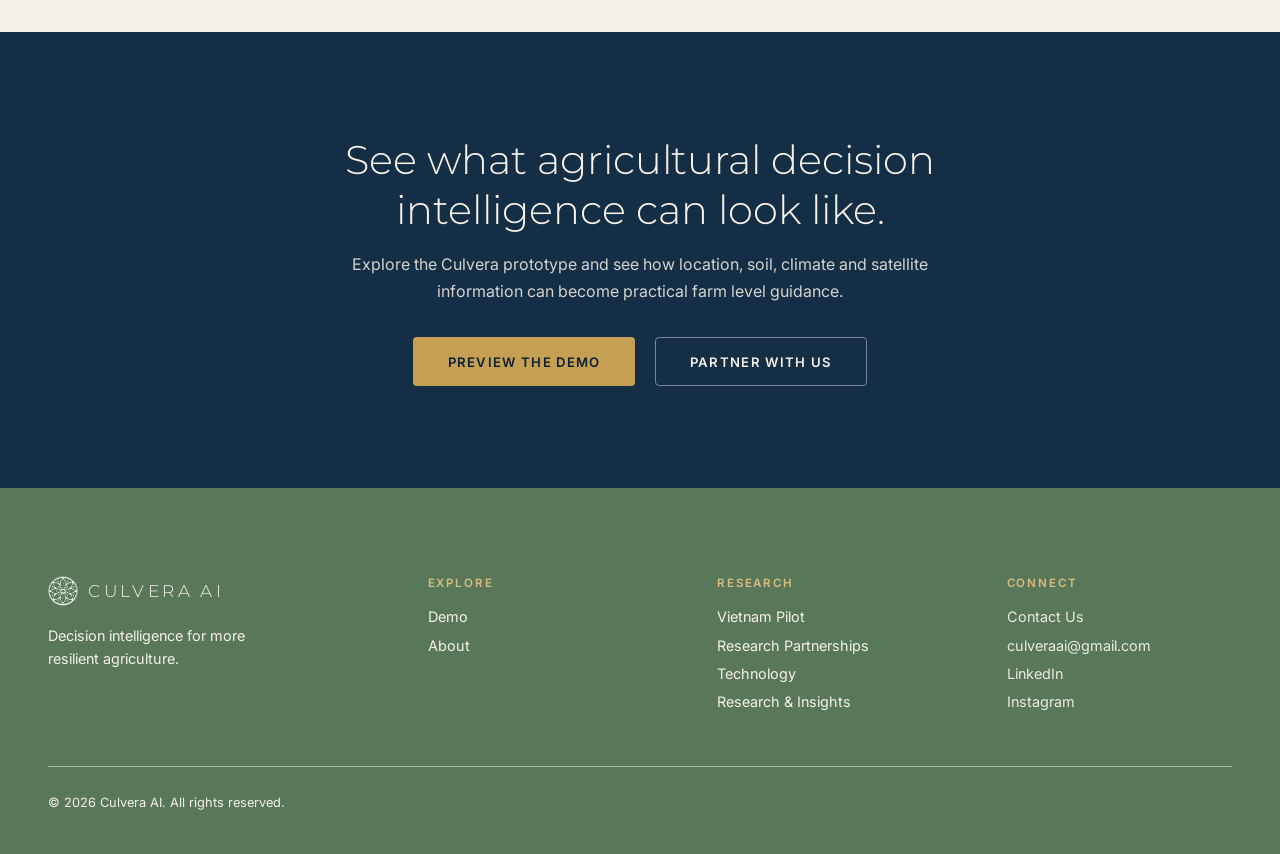
==== commit b402ebda: "Always show the homepage header; add Research to the main nav - Homepage header (logo, wordmark, nav" ====
--- a/index.html
+++ b/index.html
@@ -42,6 +42,7 @@
     <nav class="site-header__nav" aria-label="Primary">
       <a href="demo.html">DEMO</a>
       <a href="about.html">ABOUT</a>
+      <a href="research-insights/">RESEARCH</a>
       <a href="contact.html">CONTACT</a>
     </nav>
   </header>
--- a/css/variables.css
+++ b/css/variables.css
@@ -49,9 +49,9 @@
      a derived multiplier, so "how small it starts", "how big it sits while
      visible", and "how big it grows before dissolving" can each be tuned
      on their own: */
-  --hero-logo-fade-in: 1400ms;
-  --hero-logo-hold: 850ms;
-  --hero-logo-fade-out: 900ms;
+  --hero-logo-fade-in: 1000ms;
+  --hero-logo-hold: 550ms;
+  --hero-logo-fade-out: 650ms;
   --hero-logo-scale-from: 0.28; /* initial, near-invisible size */
   --hero-logo-scale-to: 0.8; /* size while fully visible / holding */
   --hero-logo-scale-exit: 1.1; /* continues growing into this as it fades out */
--- a/css/hero.css
+++ b/css/hero.css
@@ -203,35 +203,11 @@
   justify-content: space-between;
   padding: 0 clamp(1.25rem, 4vw, 3rem);
   background: transparent;
-  pointer-events: none;
-}
-
-.site-header__brand,
-.site-header__nav {
-  opacity: 0;
-  transform: translateY(-8px);
-  transition:
-    opacity var(--hero-header-transition) var(--ease-out-cinematic),
-    transform var(--hero-header-transition) var(--ease-out-cinematic);
-}
-
-body[data-hero-stage="header"] .site-header,
-body[data-hero-stage="done"] .site-header {
-  pointer-events: auto;
-}
-
-body[data-hero-stage="header"] .site-header__brand,
-body[data-hero-stage="done"] .site-header__brand {
-  opacity: 1;
-  transform: translateY(0);
-}
-
-body[data-hero-stage="header"] .site-header__nav,
-body[data-hero-stage="done"] .site-header__nav {
-  opacity: 1;
-  transform: translateY(0);
-  transition-delay: 120ms; /* nav settles a beat after the brand mark */
-}
+}
+
+/* The header is visible and clickable from page load, including while
+   the hero intro plays; the intro only animates the centred logo,
+   wordmark and tagline. */
 
 .site-header__brand {
   display: flex;
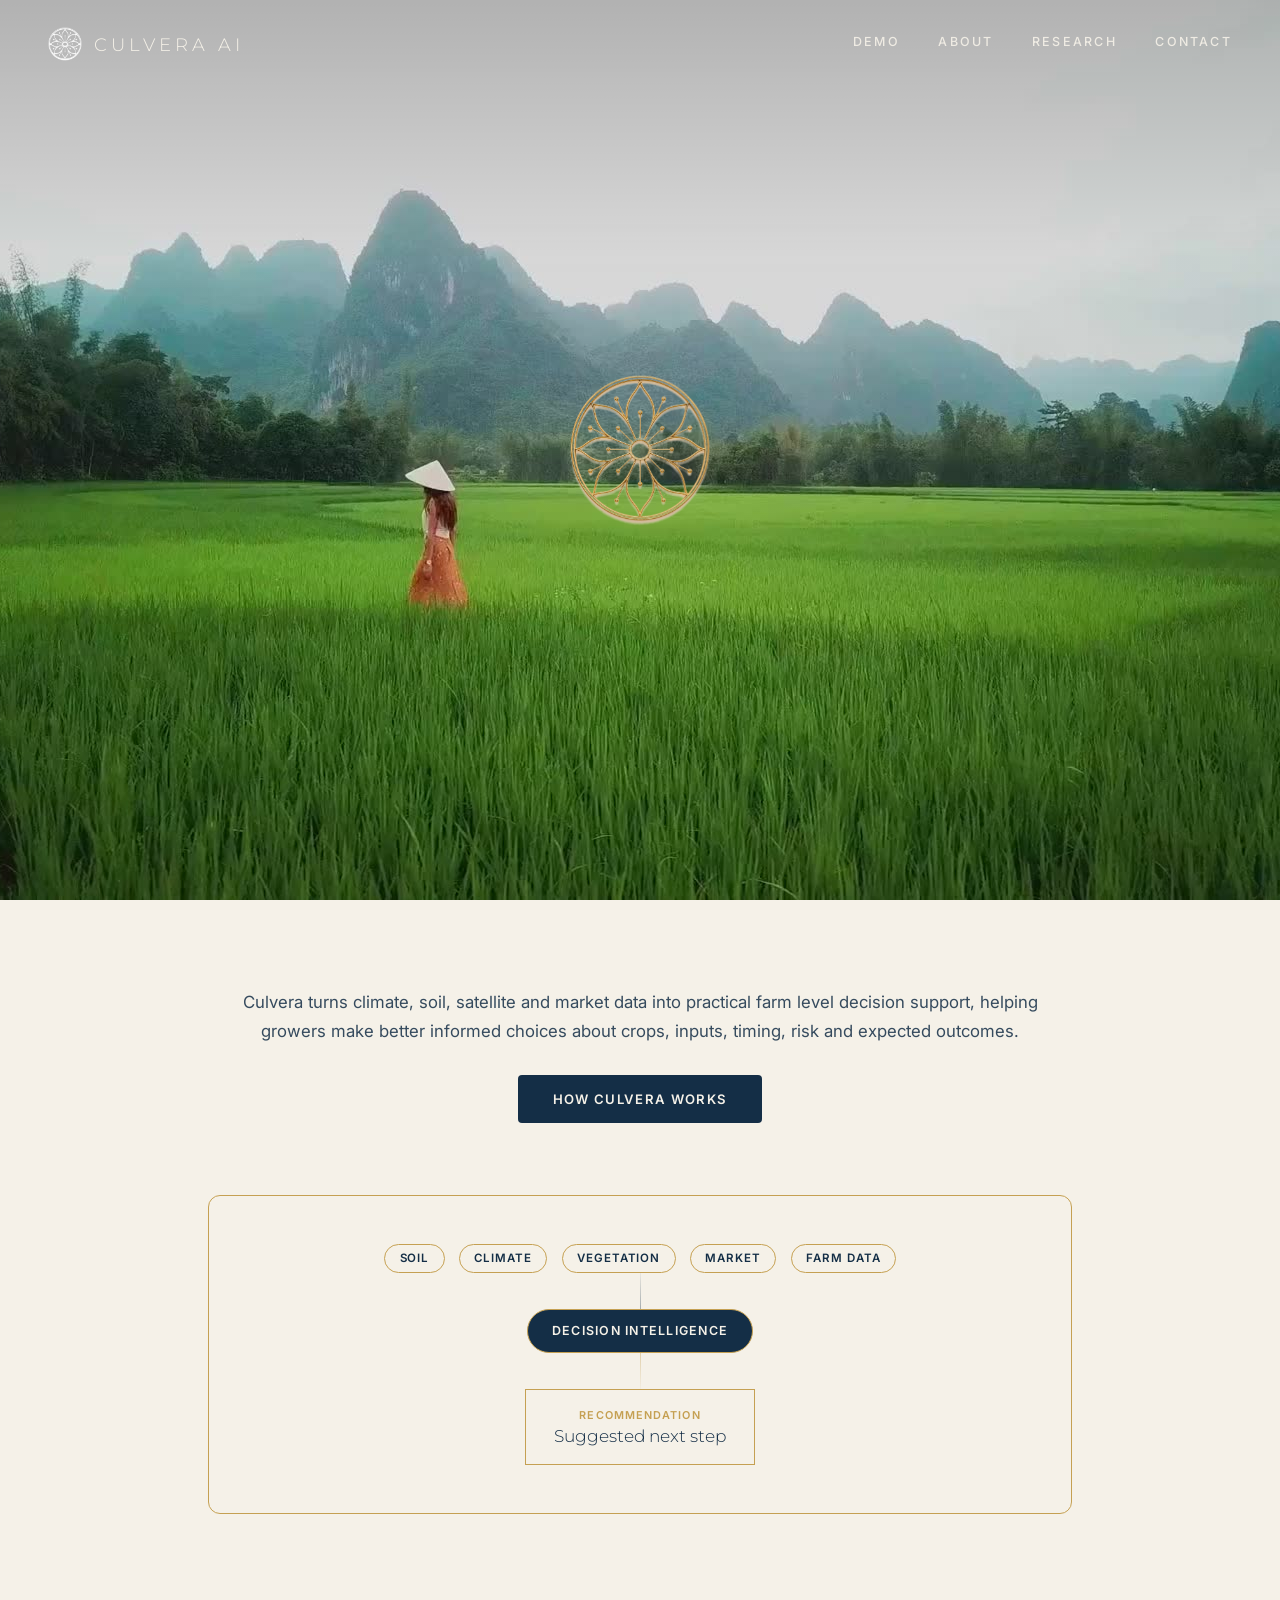
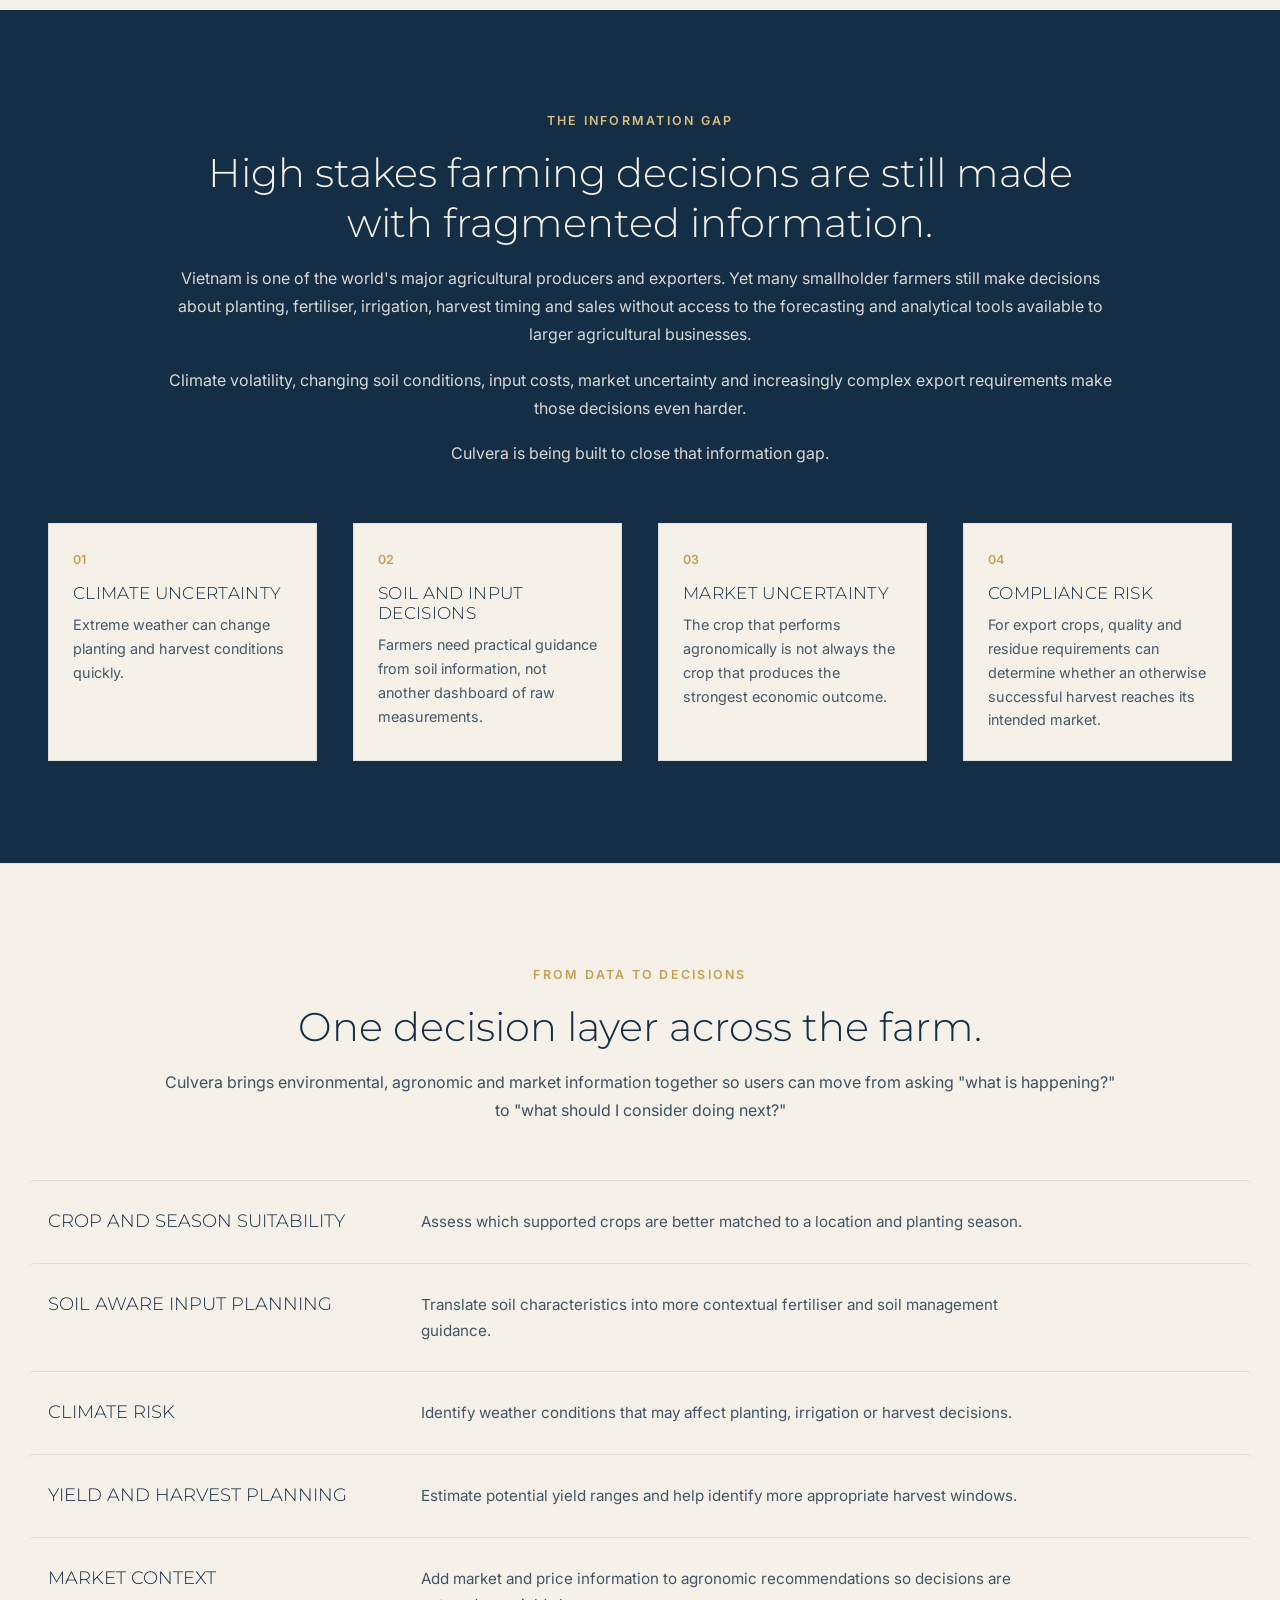
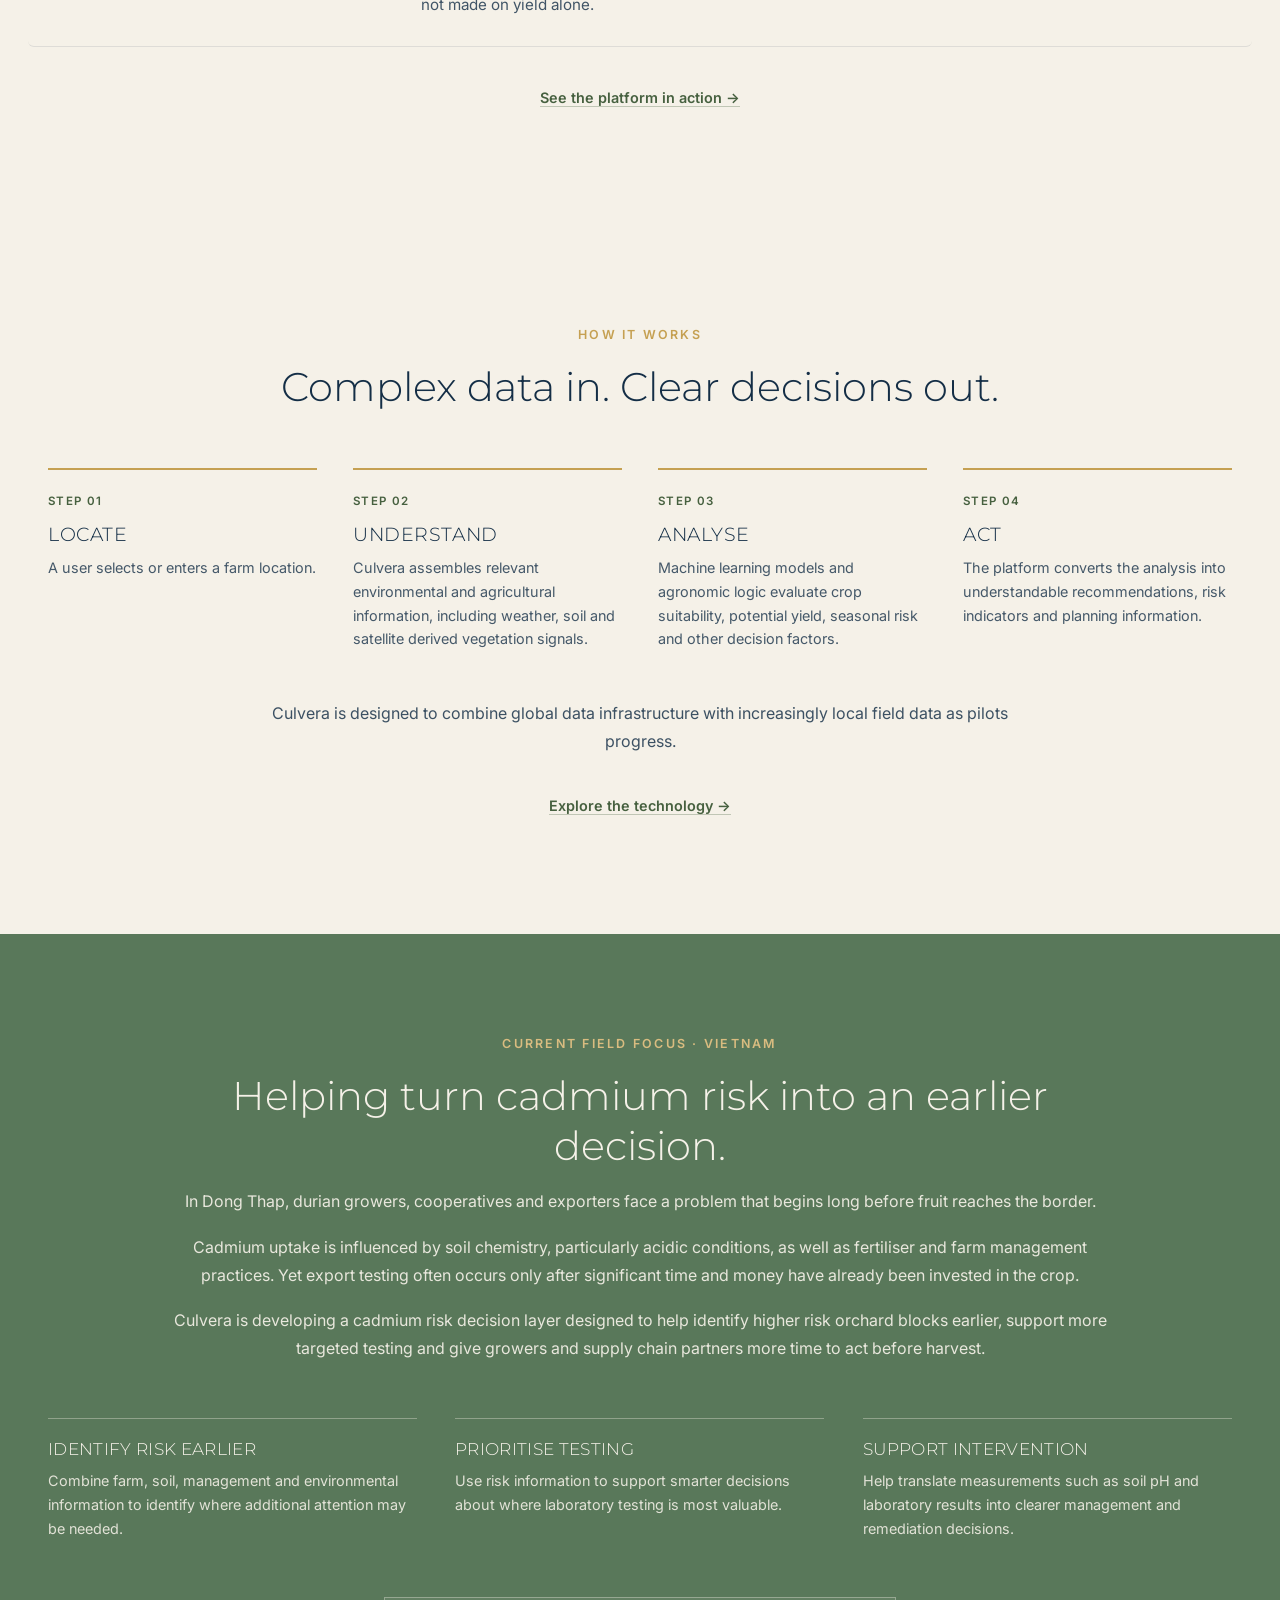
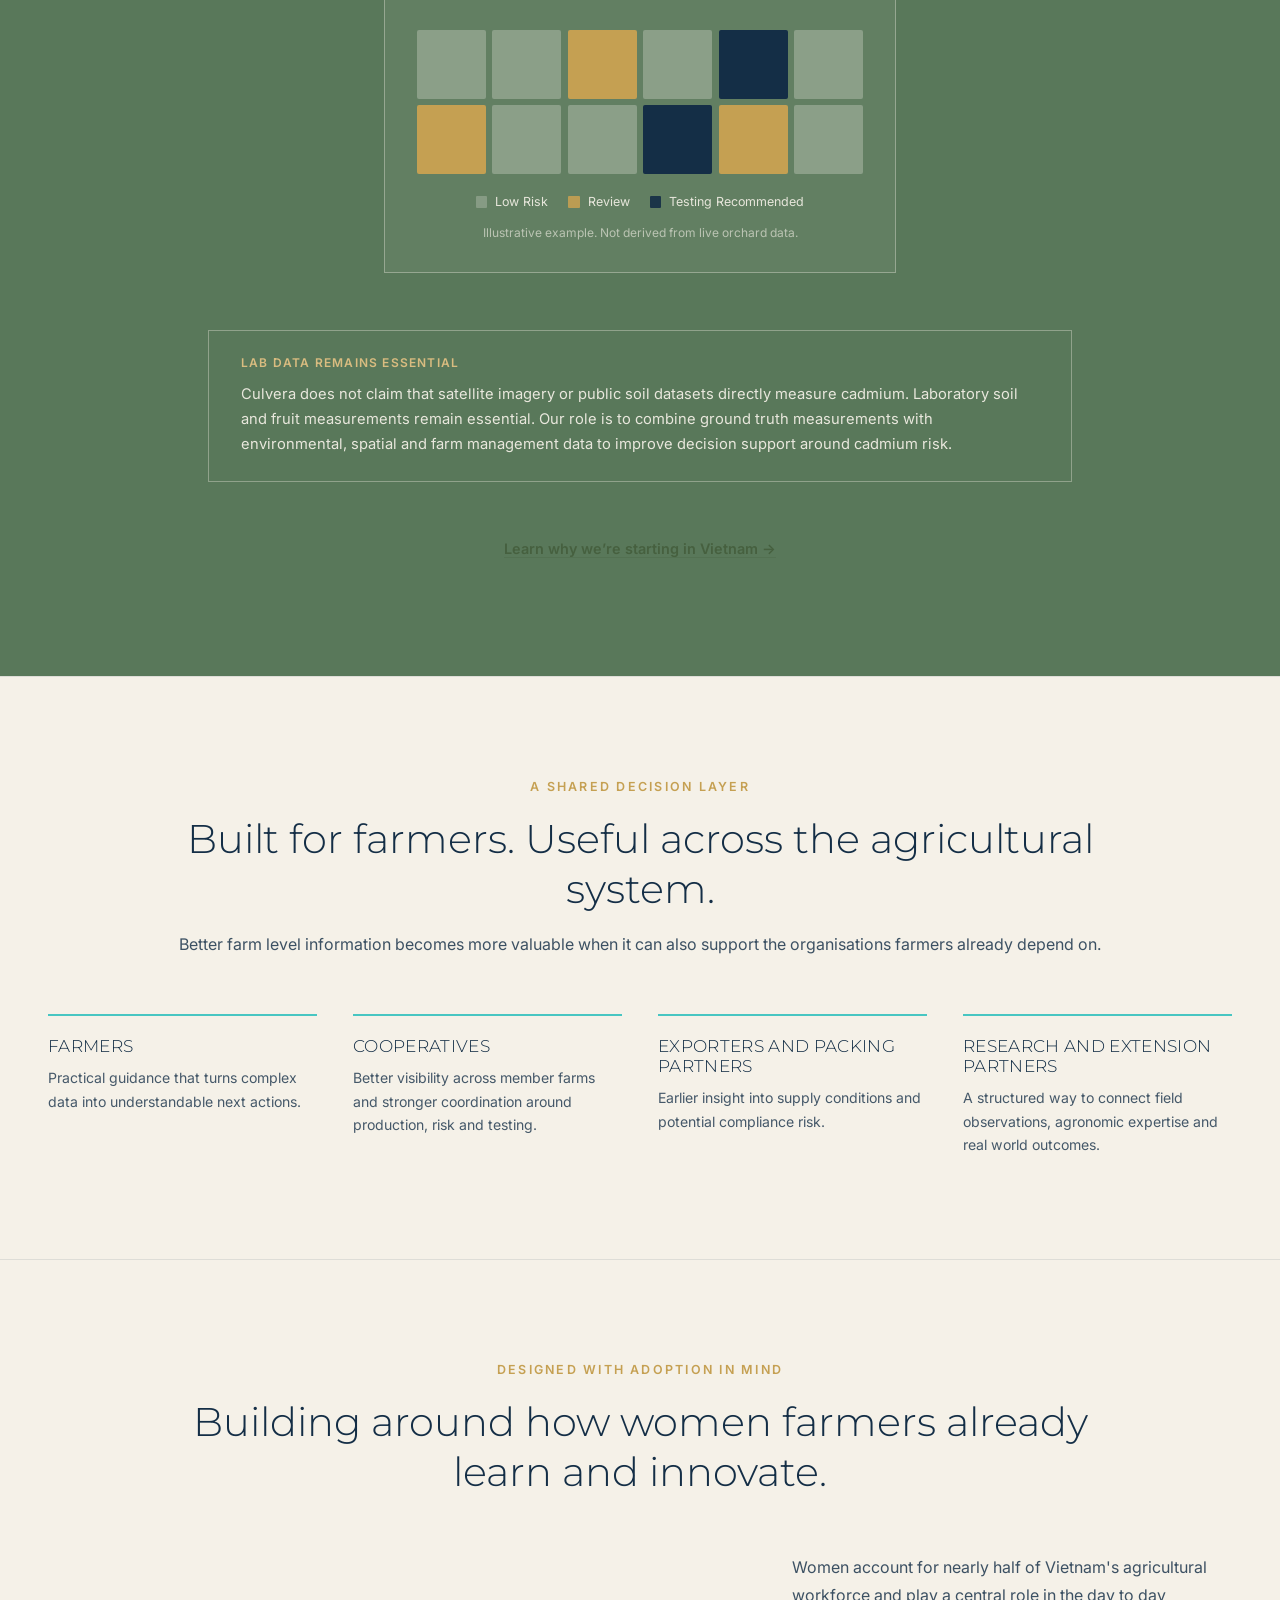
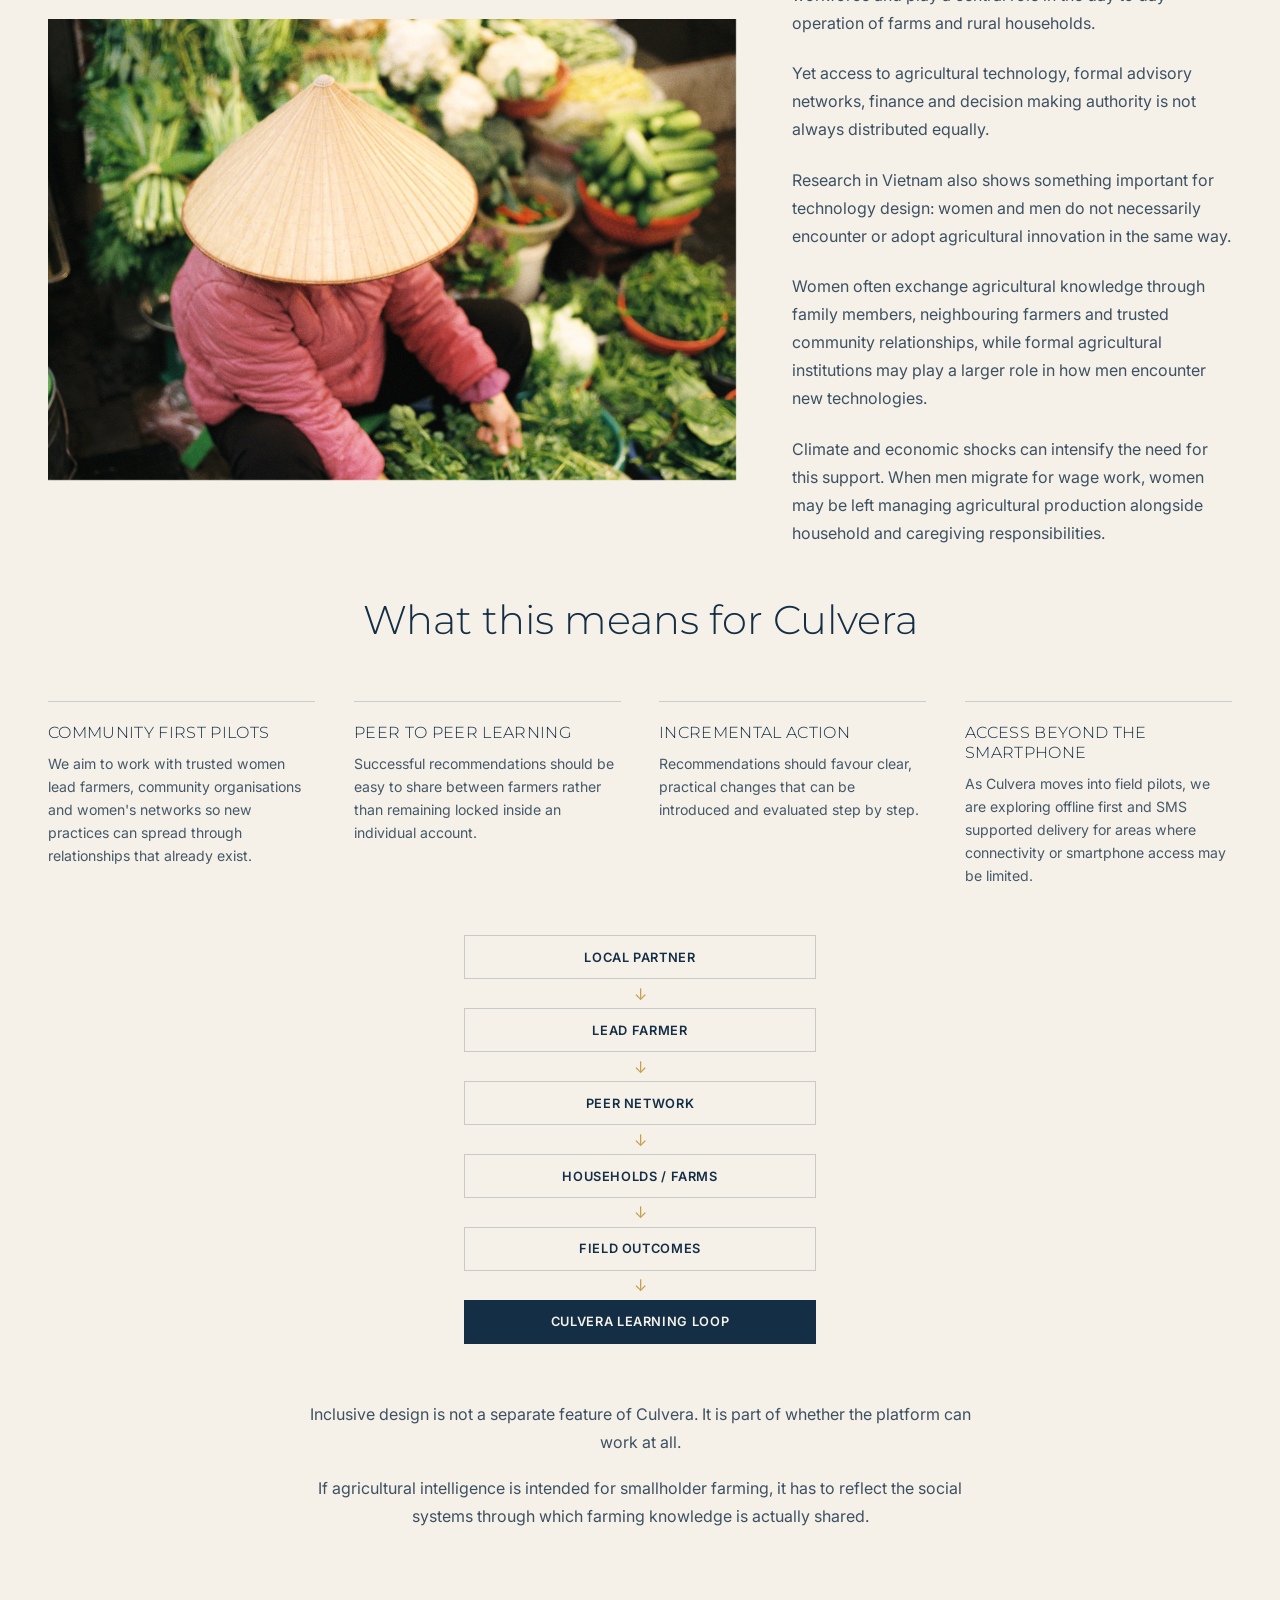
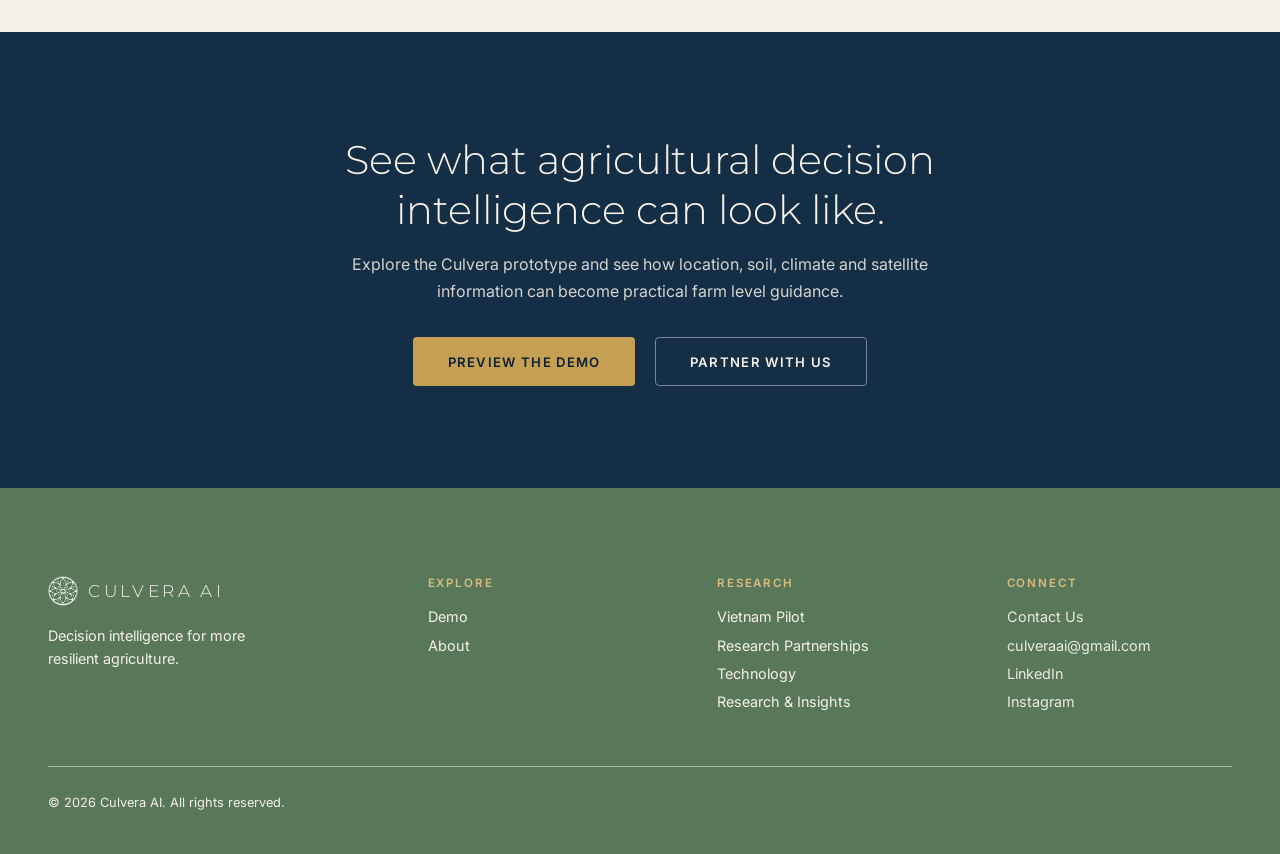
==== commit 968ac1a5: "Fix black screen and stutter at the start of the hero video - Inline a 48px copy of the first frame " ====
--- a/index.html
+++ b/index.html
@@ -16,6 +16,10 @@
     href="https://fonts.googleapis.com/css2?family=Montserrat:wght@300;400;500&family=Inter:wght@400;500;600&display=swap"
     rel="stylesheet"
   />
+
+  <!-- The hero video's first frame, shown instantly while the video loads
+       so the page never opens on a black screen. -->
+  <link rel="preload" as="image" href="assets/images/hero-poster.jpg" fetchpriority="high" />
 
   <link rel="stylesheet" href="css/variables.css" />
   <link rel="stylesheet" href="css/base.css" />
@@ -62,6 +66,7 @@
         disablepictureinpicture
         disableremoteplayback
         preload="auto"
+        poster="assets/images/hero-poster.jpg"
         aria-hidden="true"
         tabindex="-1"
       >
--- a/css/hero.css
+++ b/css/hero.css
@@ -27,7 +27,12 @@
   height: 100vh;
   min-height: 100vh;
   overflow: hidden;
-  background: var(--color-black);
+  /* A 48px-wide copy of the video's first frame, inlined so it paints with
+     the very first render (no download). It shows, softly upscaled, for
+     the moment before the poster image (index.html) or the video arrive,
+     so the page never opens on a black screen. Regenerate it if the
+     video's opening shot changes. */
+  background: var(--color-black) url("[data-uri]") center / cover no-repeat;
 }
 
 .hero__video {
